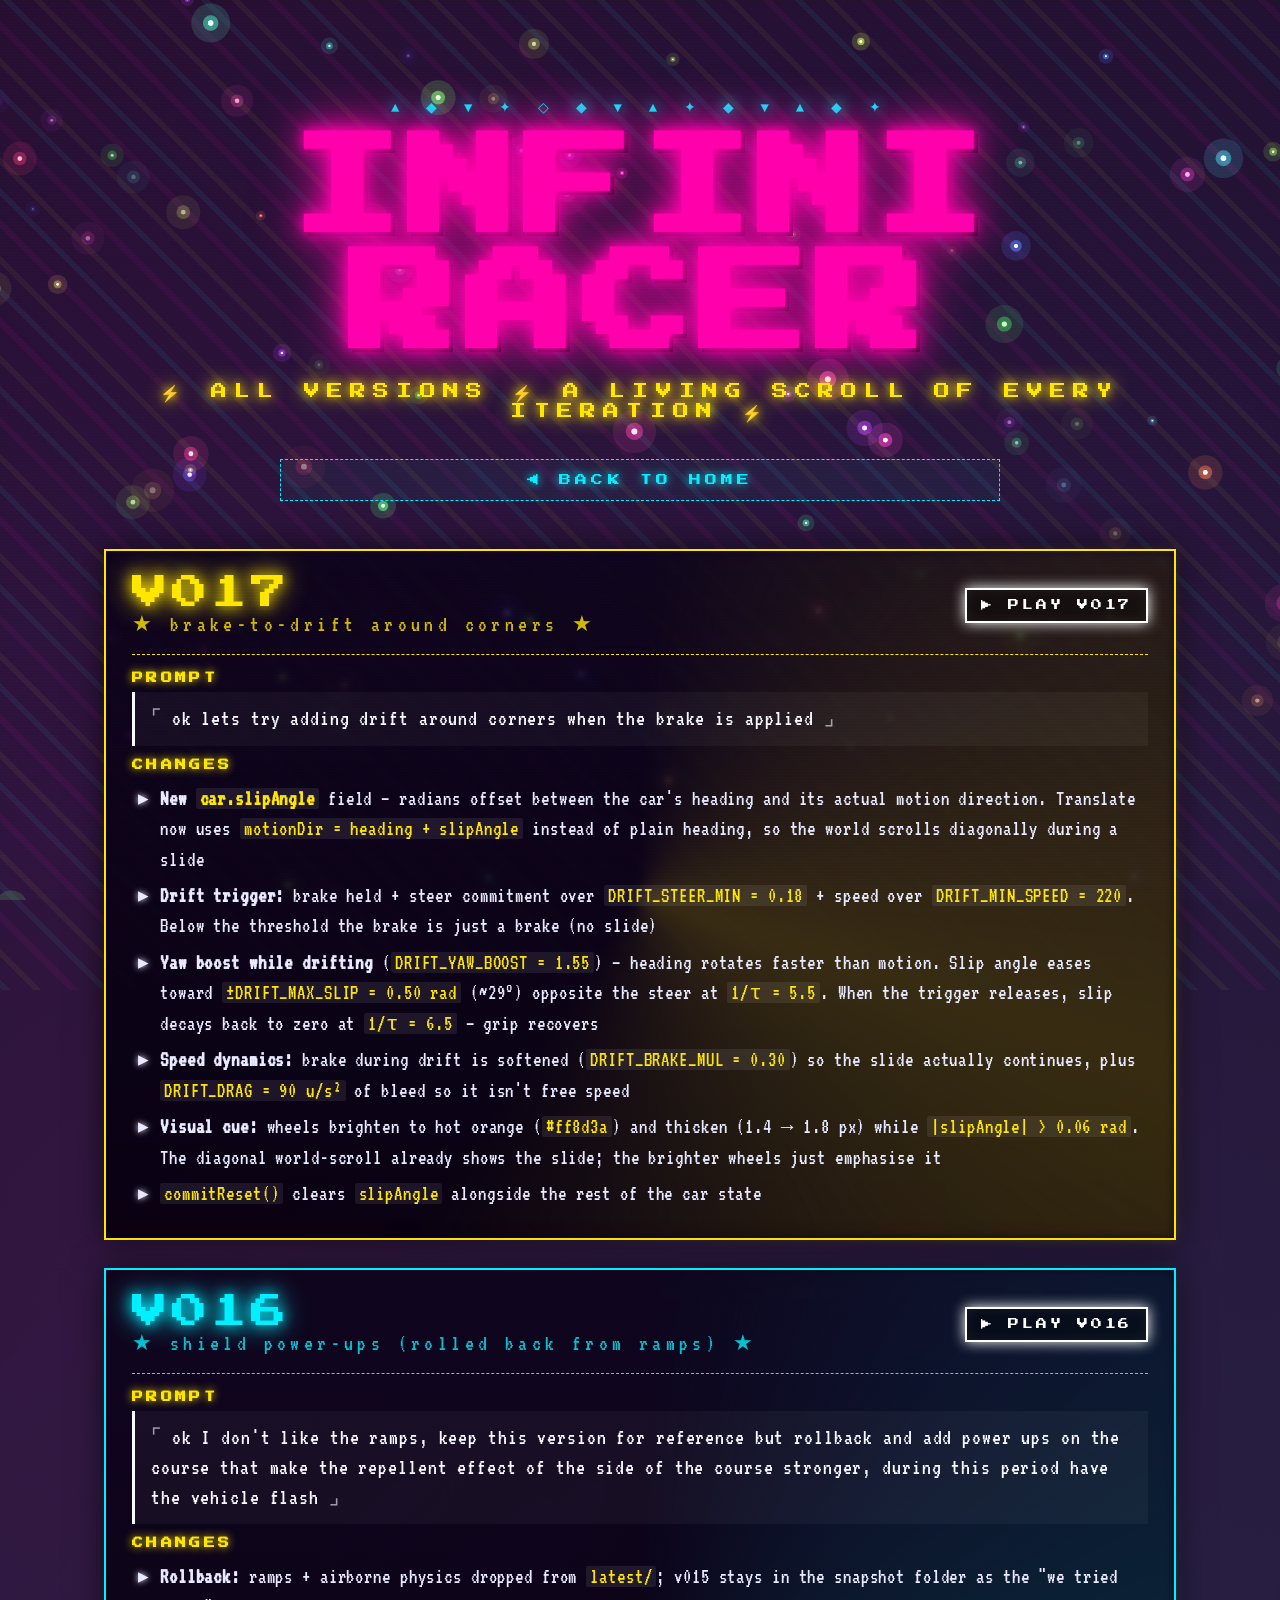
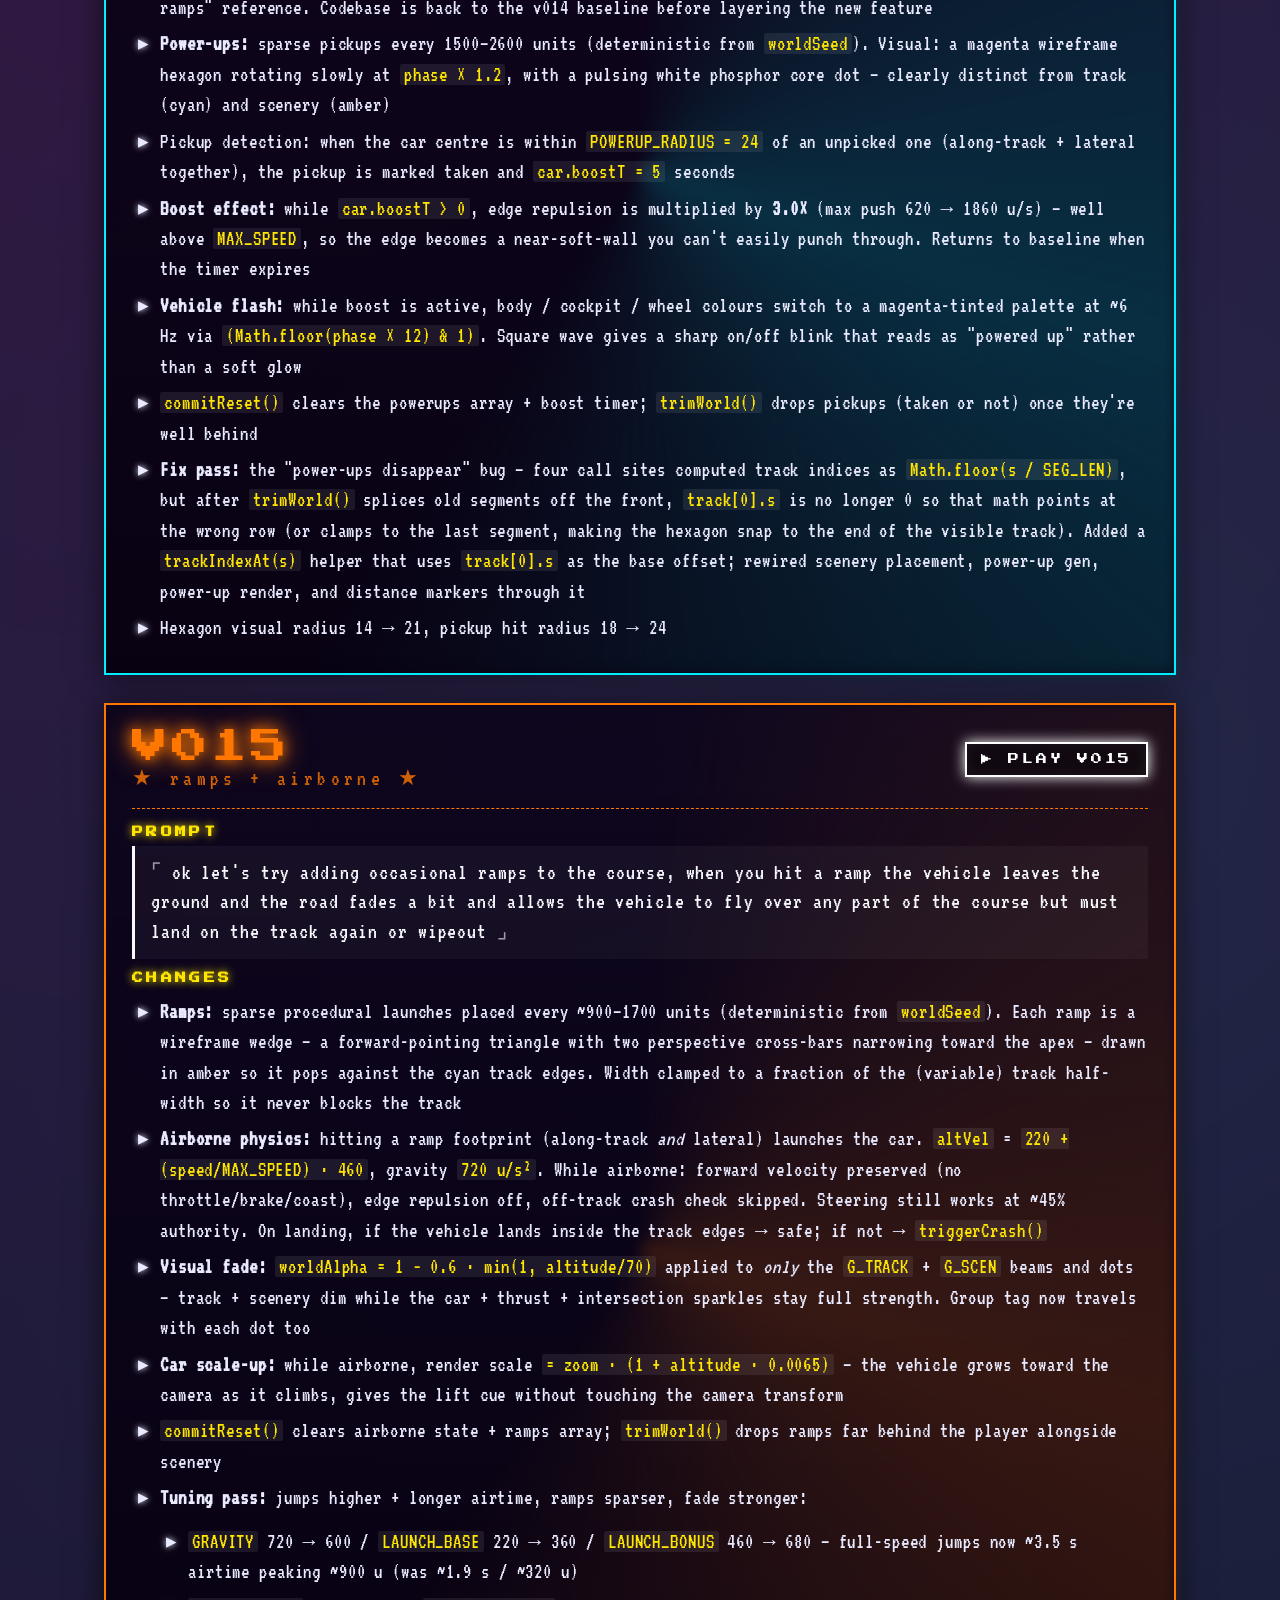
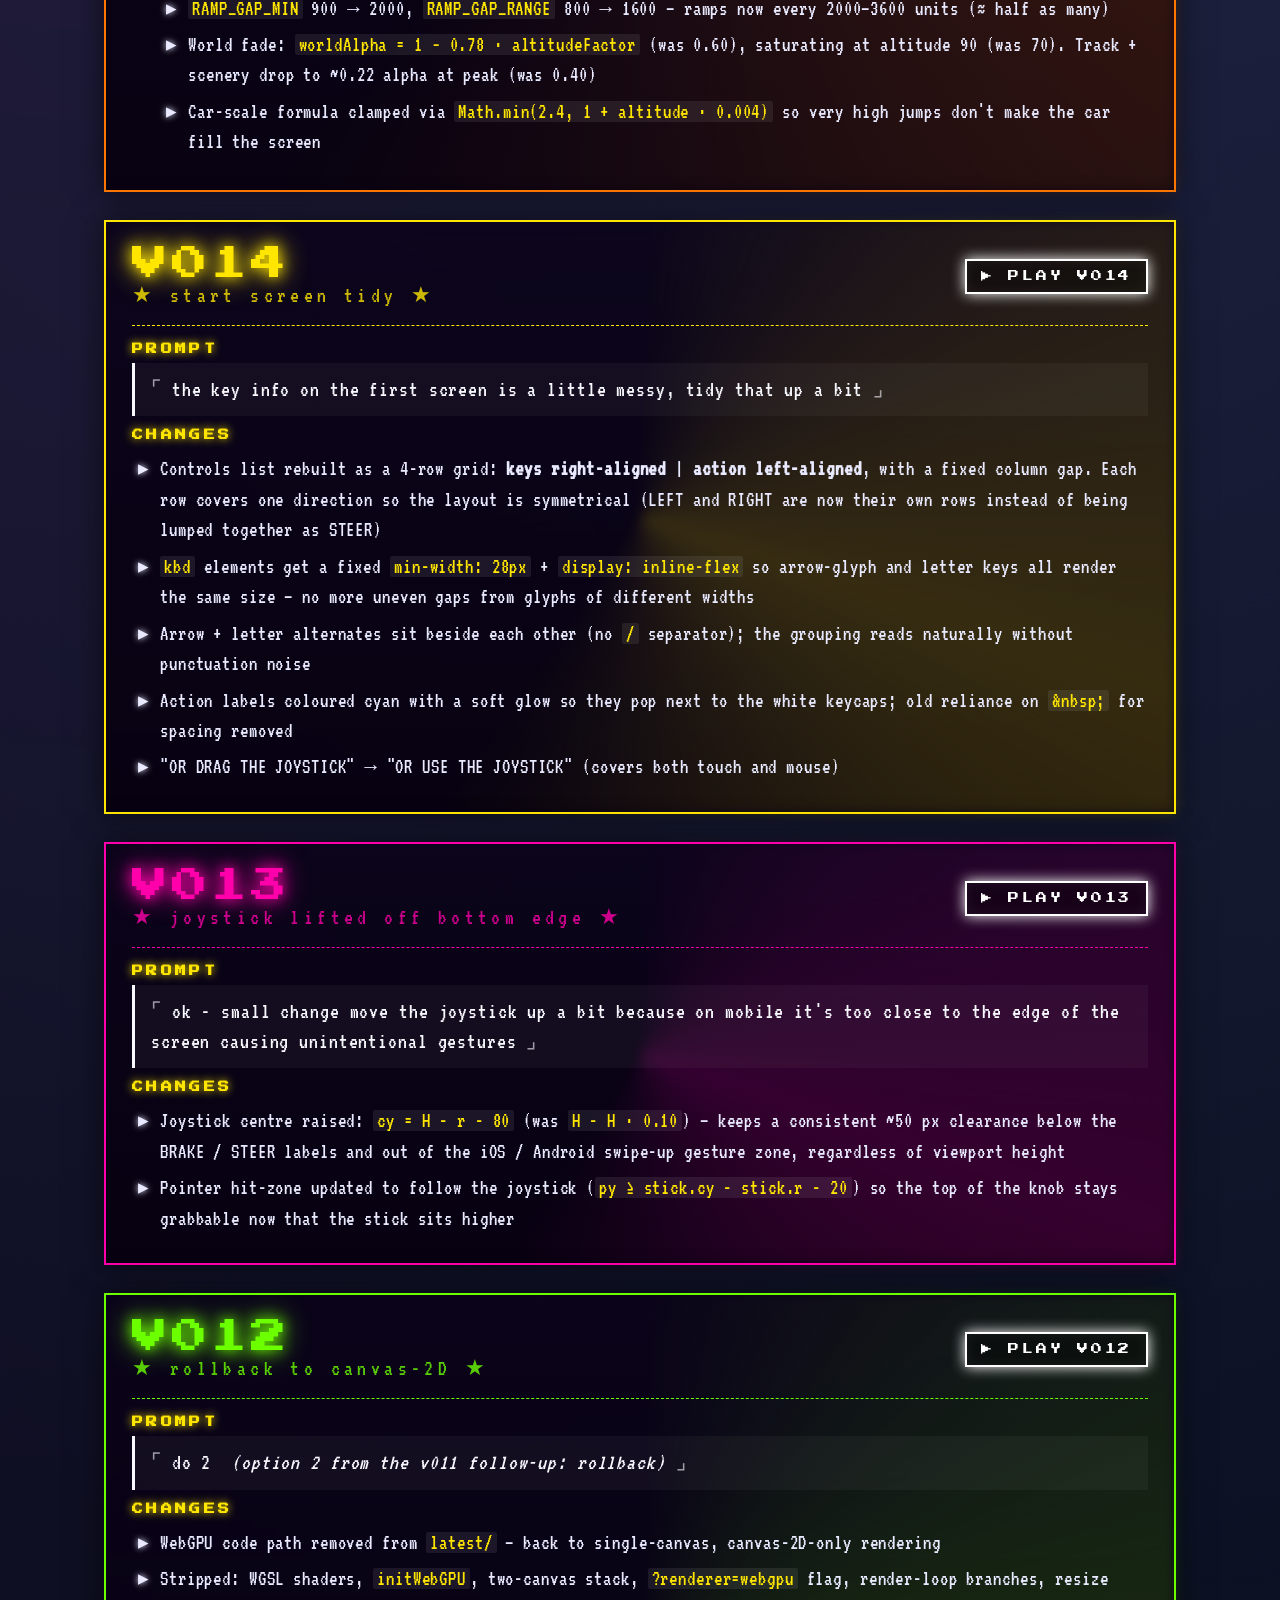
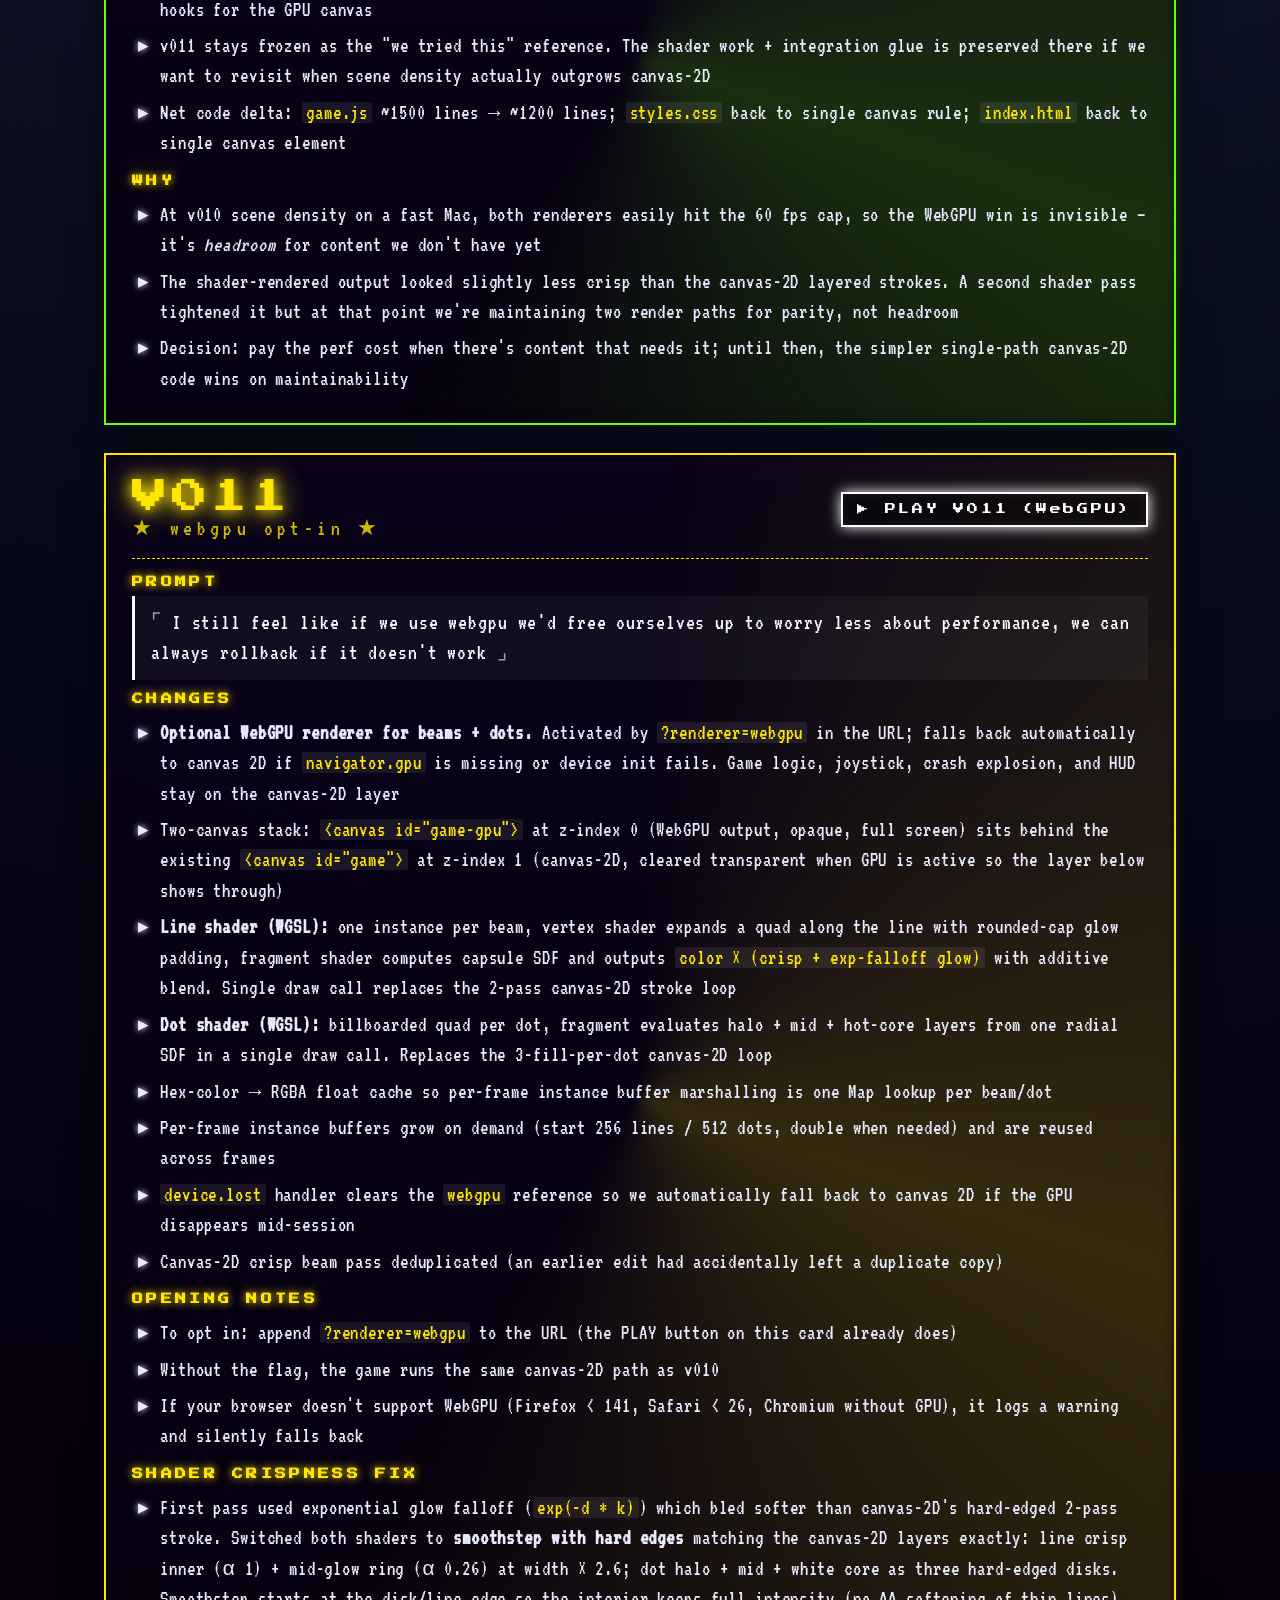
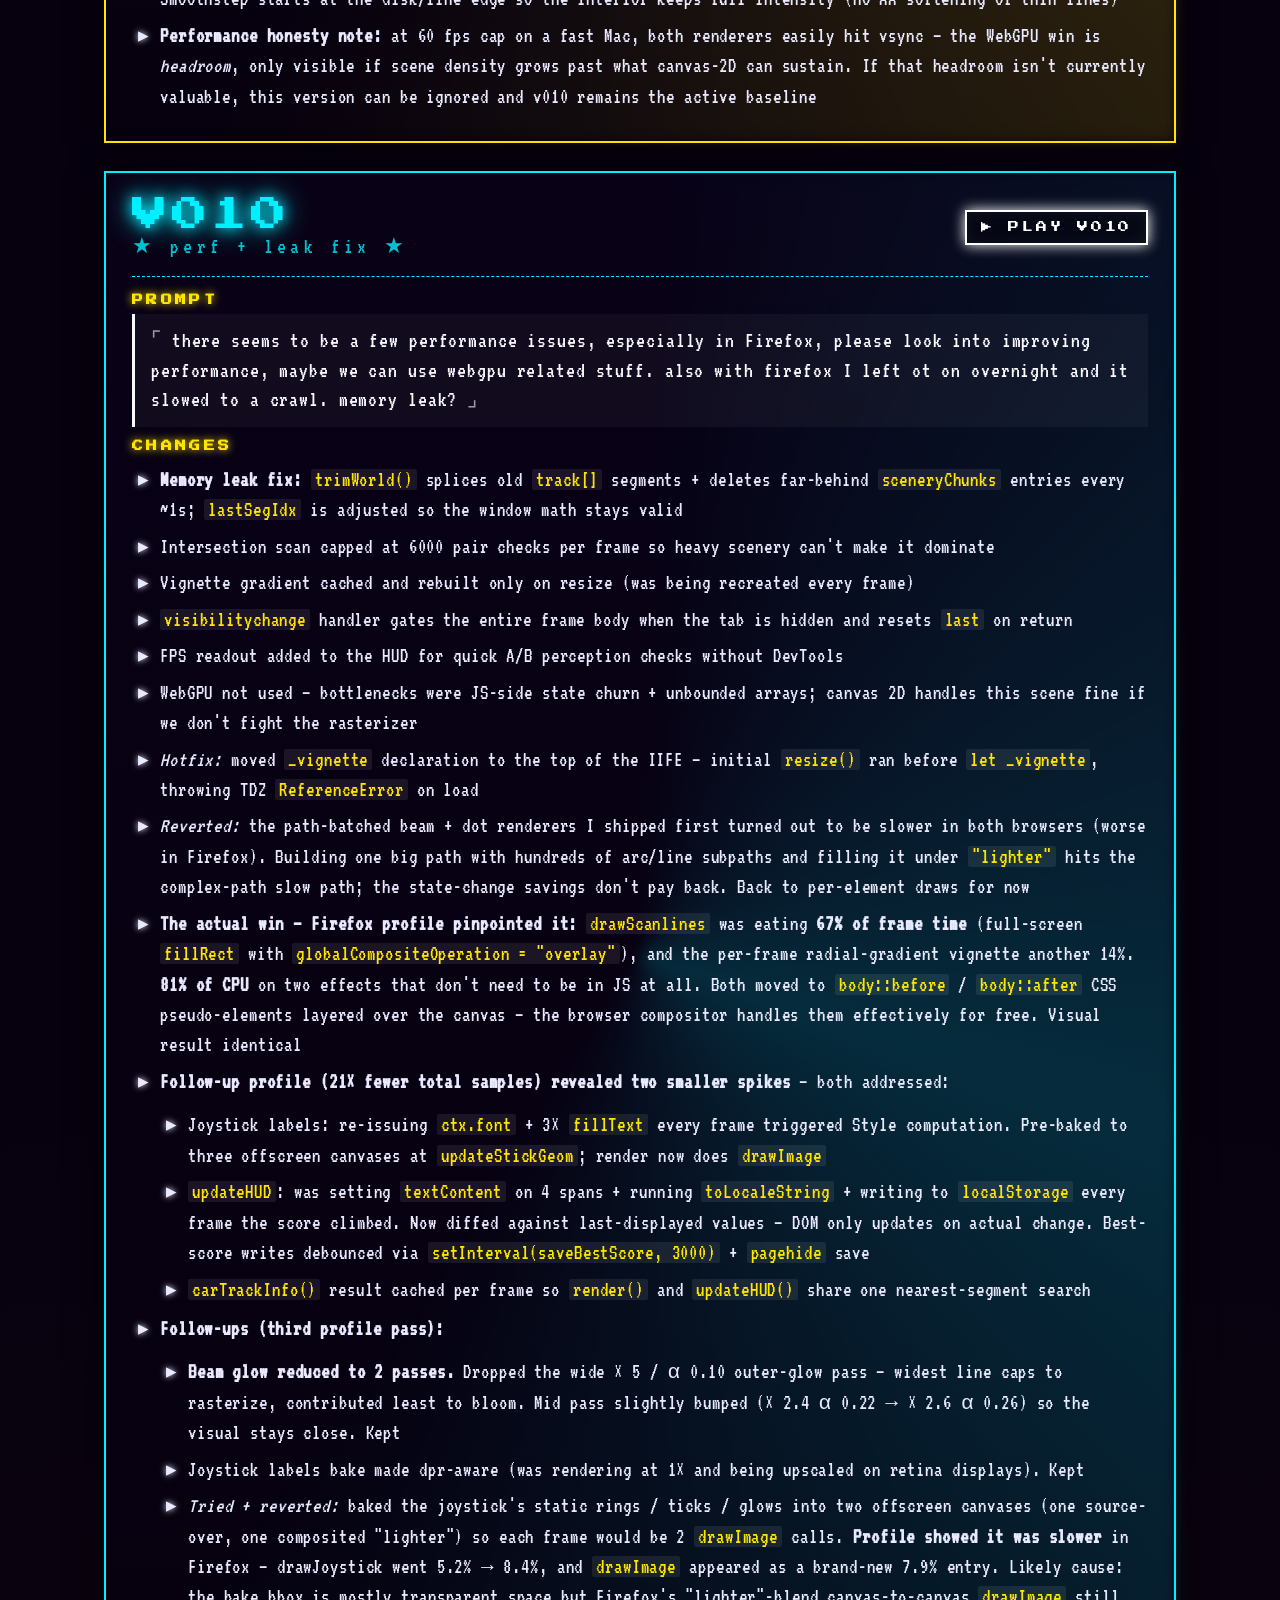
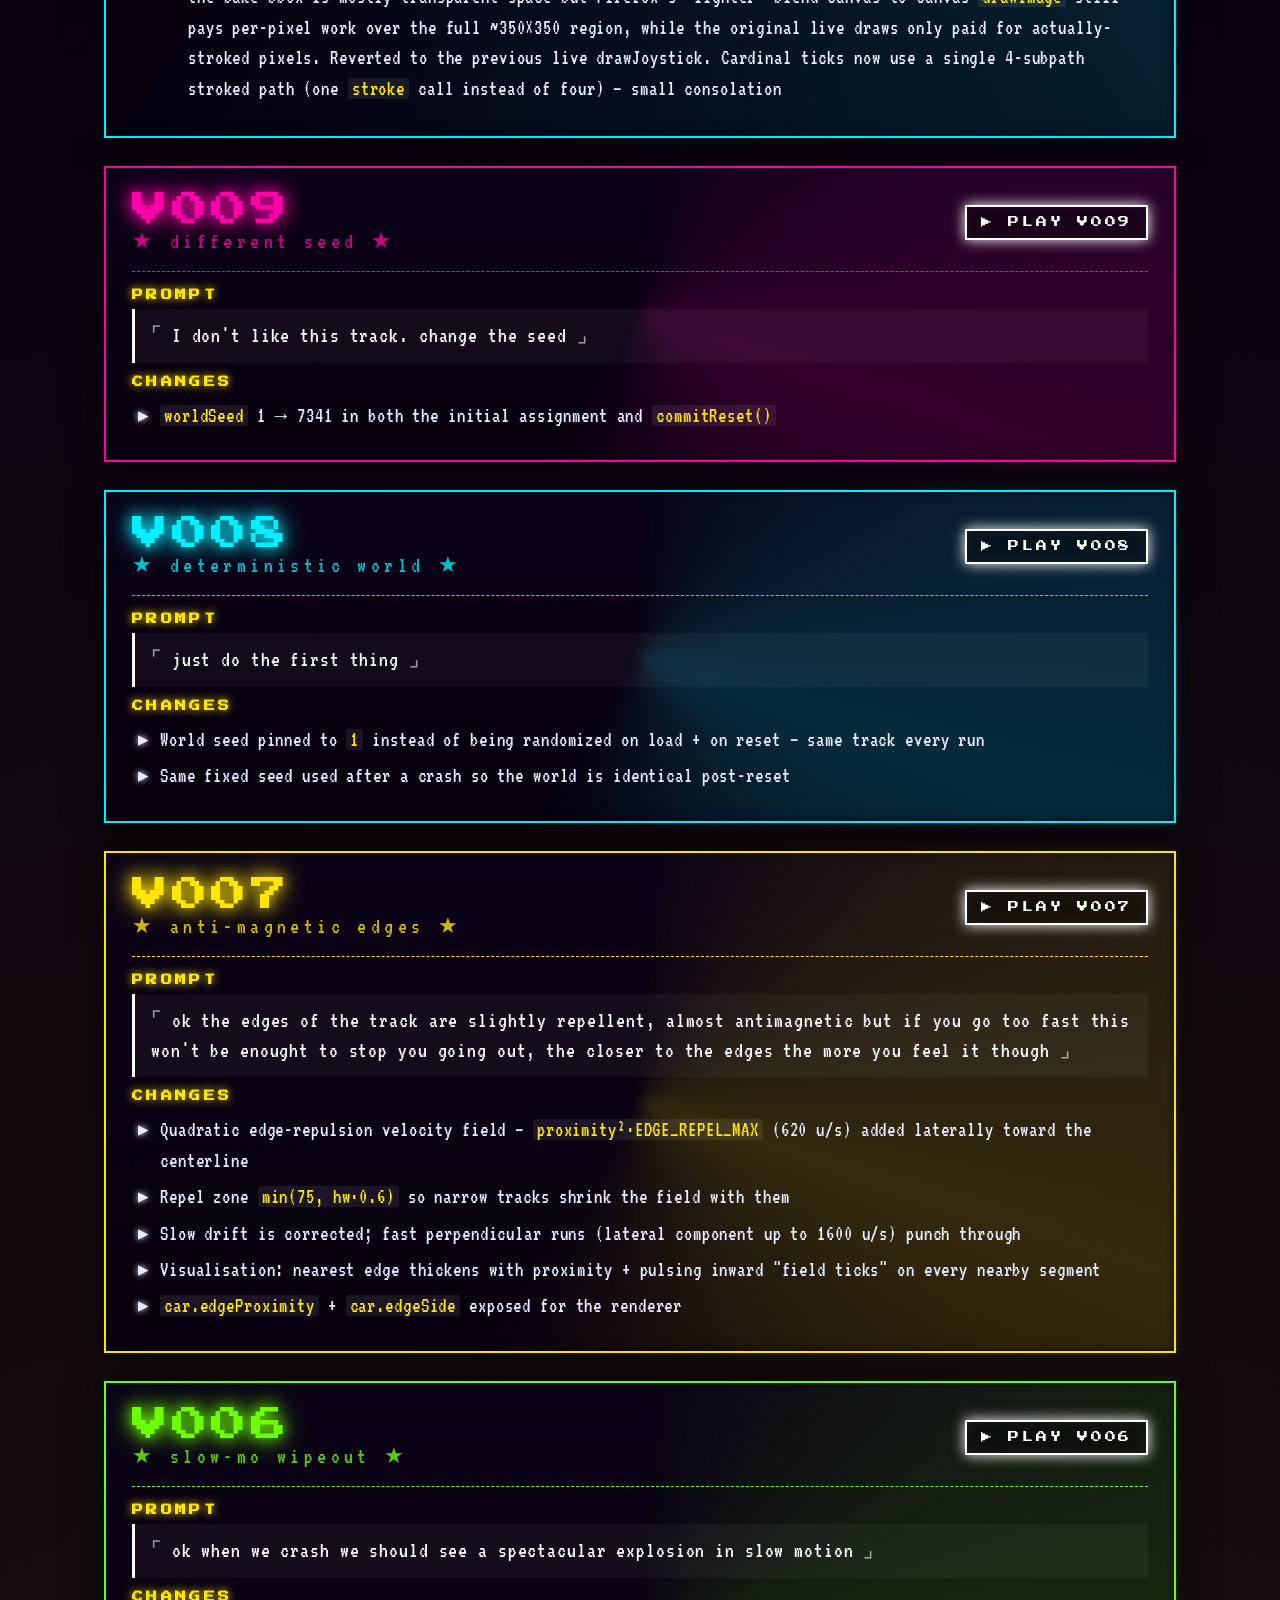
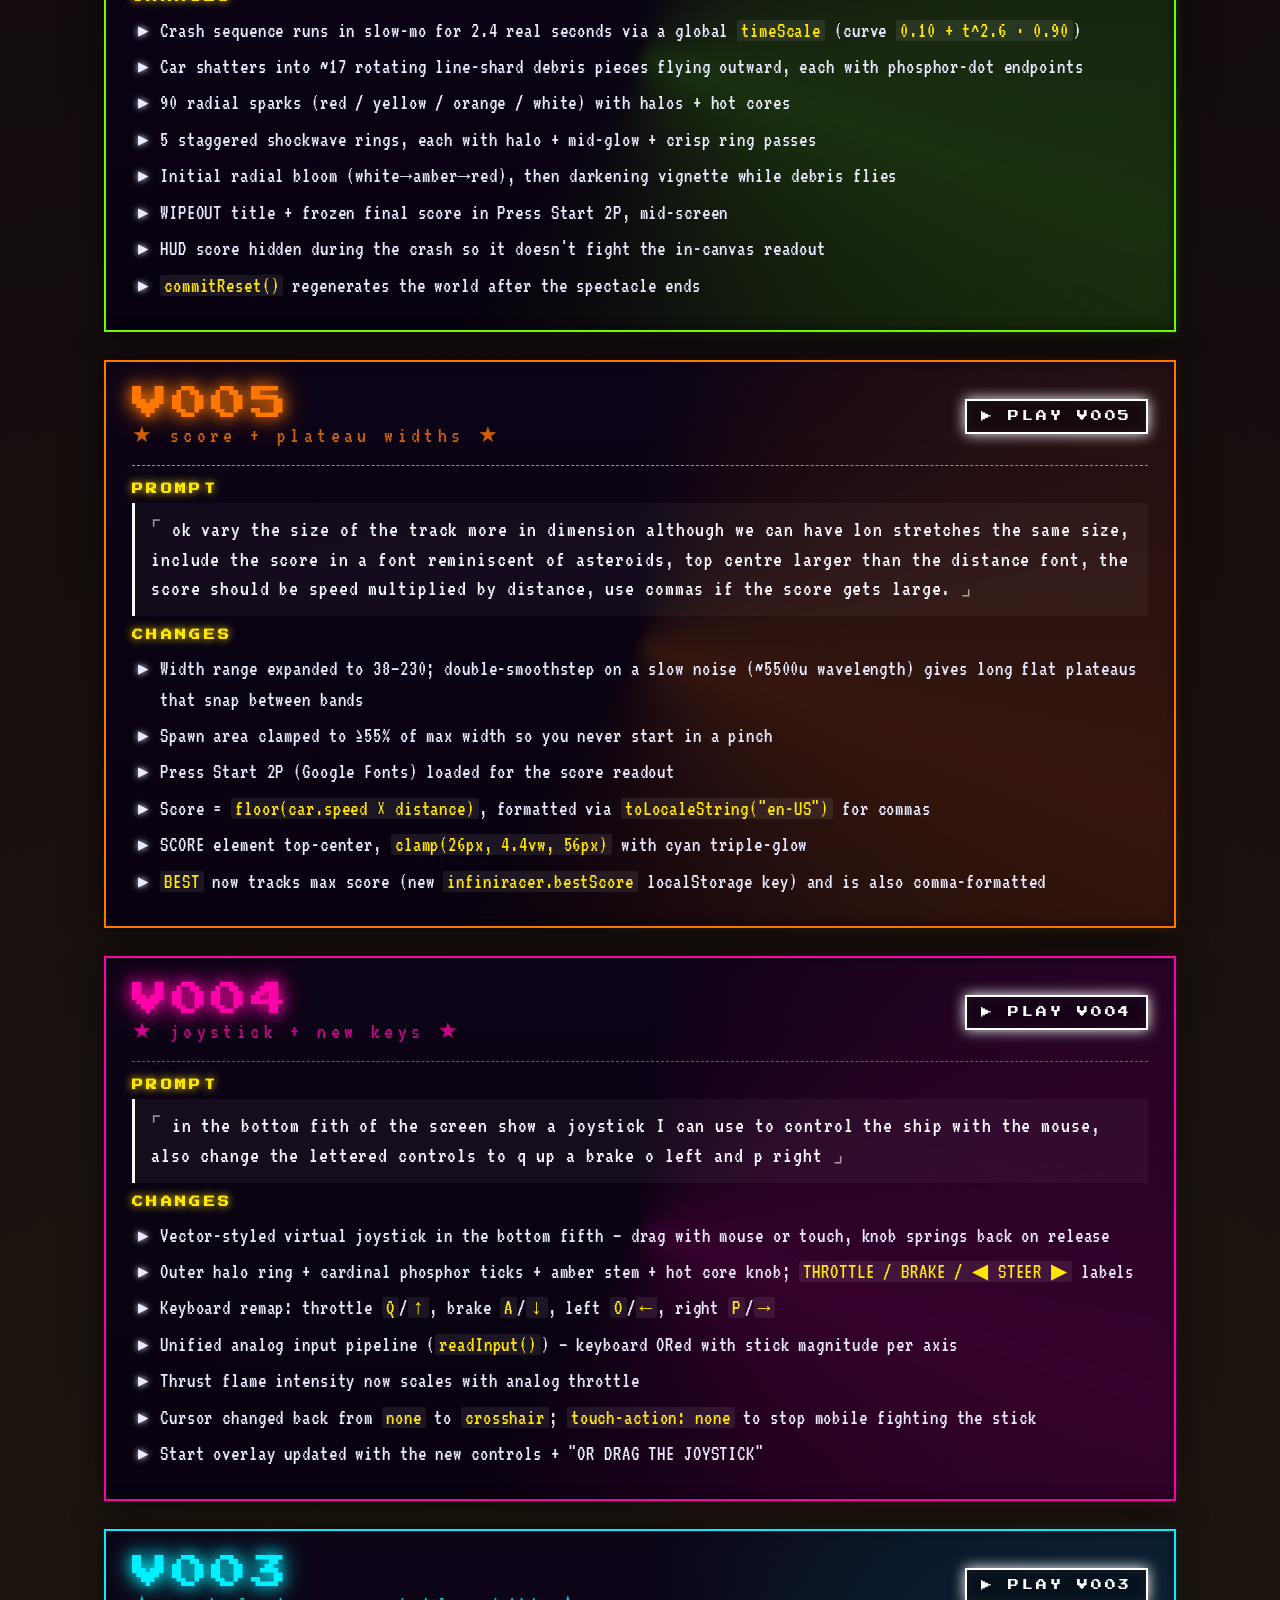
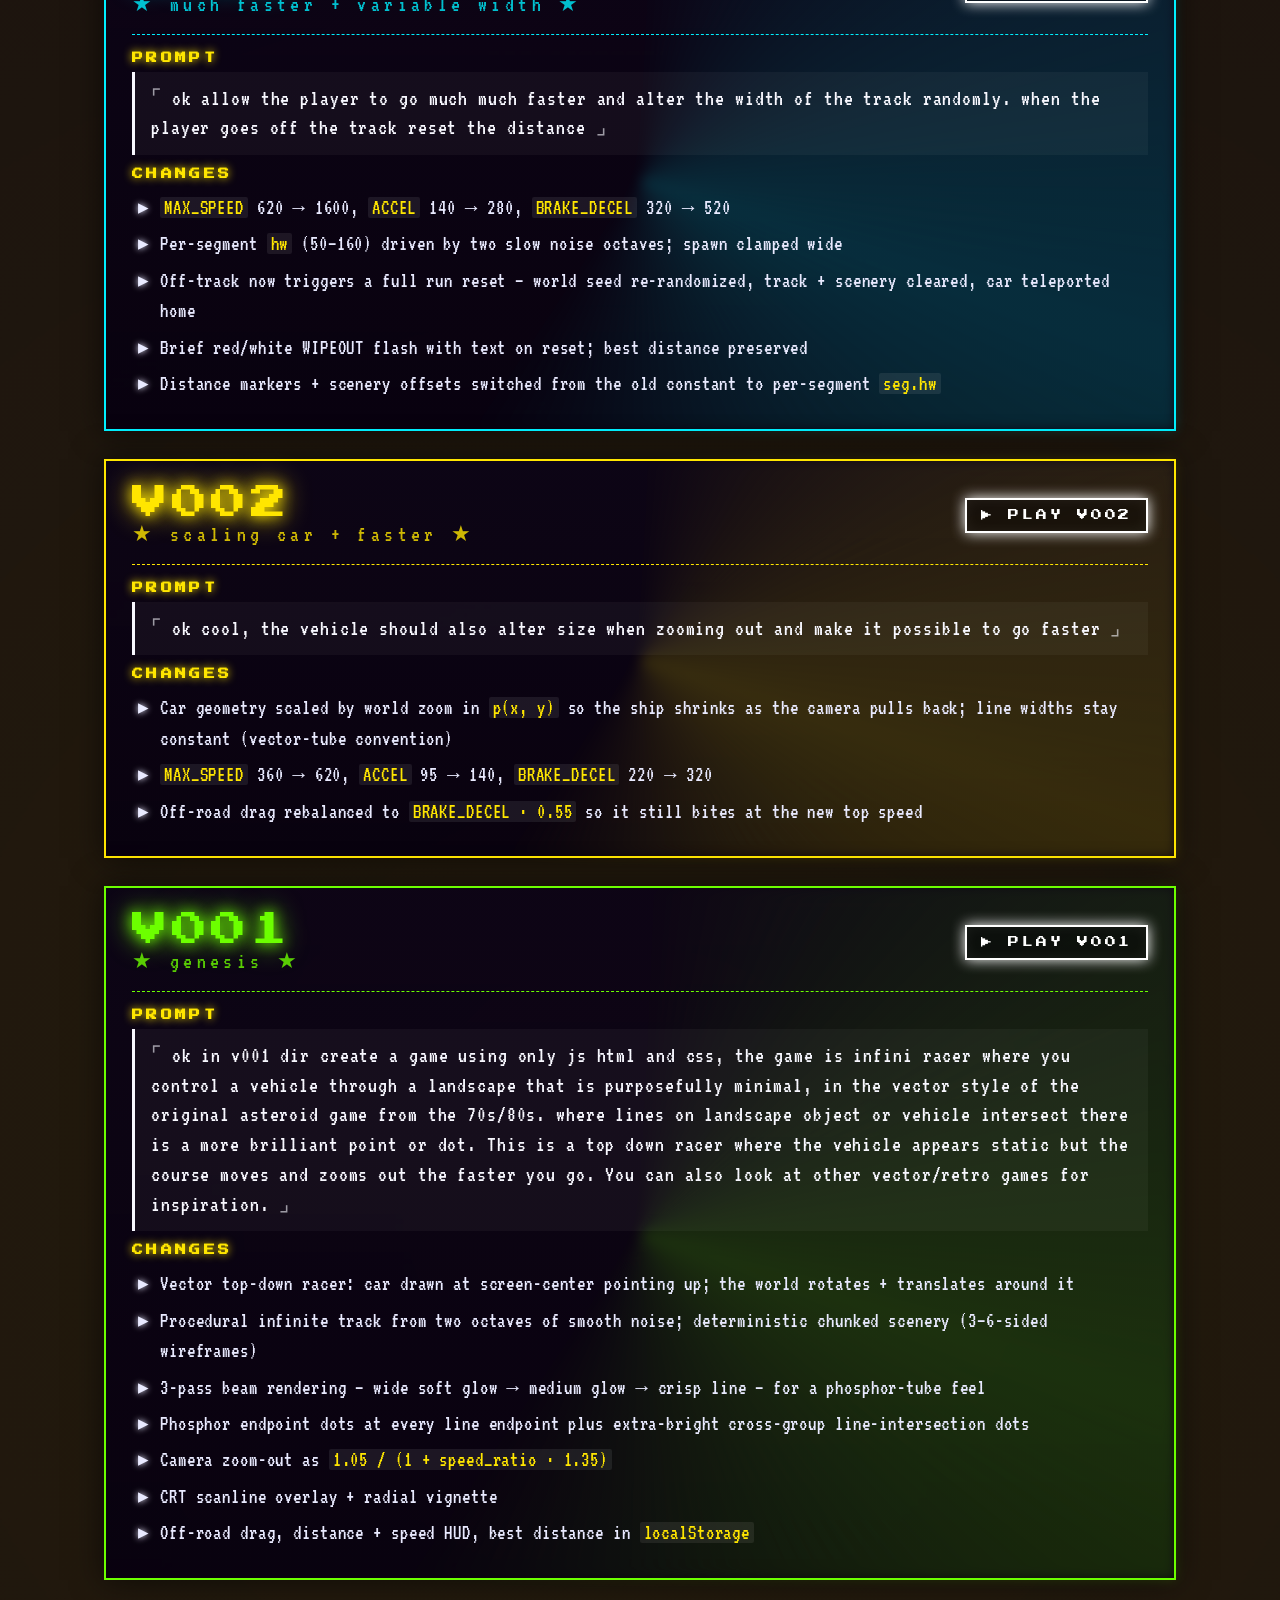
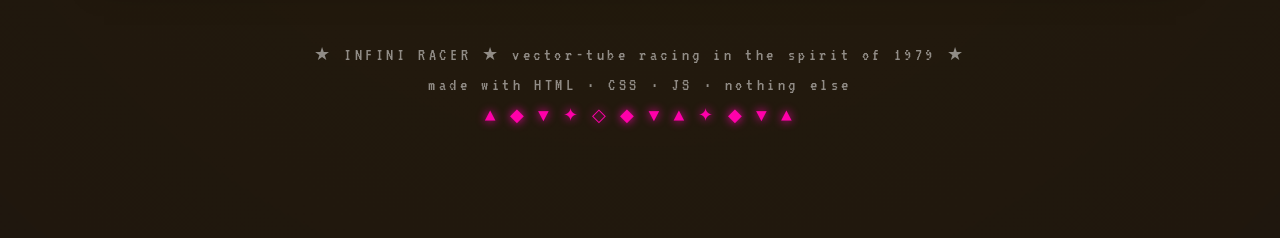
==== versions.html @ 8b4a10e9 "v018: shield-pickup tutorial in the start overlay - New SHIELD PICKUP card sits between the controls" ====
<!doctype html>
<html lang="en">
<head>
  <meta charset="utf-8" />
  <meta name="viewport" content="width=device-width,initial-scale=1,viewport-fit=cover" />
  <title>INFINI RACER ✦ ALL VERSIONS</title>
  <link rel="preconnect" href="https://fonts.googleapis.com" />
  <link rel="preconnect" href="https://fonts.gstatic.com" crossorigin />
  <link href="https://fonts.googleapis.com/css2?family=Press+Start+2P&family=VT323&family=Major+Mono+Display&display=swap" rel="stylesheet" />
  <link rel="stylesheet" href="home.css" />
</head>
<body>
  <canvas id="psych"></canvas>

  <main>
    <header class="hero">
      <div class="glyphs">▲ ◆ ▼ ✦ ◇ ◆ ▼ ▲ ✦ ◆ ▼ ▲ ◆ ✦</div>
      <h1 class="title" aria-label="Infini Racer">
        <span class="word"><span style="--i:0">I</span><span style="--i:1">N</span><span style="--i:2">F</span><span style="--i:3">I</span><span style="--i:4">N</span><span style="--i:5">I</span></span>
        <span class="word"><span style="--i:6">R</span><span style="--i:7">A</span><span style="--i:8">C</span><span style="--i:9">E</span><span style="--i:10">R</span></span>
      </h1>
      <p class="subtitle">⚡ ALL VERSIONS ⚡ A LIVING SCROLL OF EVERY ITERATION ⚡</p>
    </header>

    <a class="all-versions-link" href="index.html">◀ BACK TO HOME</a>

    <section class="versions">

      <!-- v017 -->
      <article class="ver acc-3">
        <div class="ver-header">
          <div>
            <div class="ver-no">V017</div>
            <div class="ver-tag">★ brake-to-drift around corners ★</div>
          </div>
          <a class="ver-play" href="v017/">▶ PLAY V017</a>
        </div>
        <div class="step">
          <h3>PROMPT</h3>
          <blockquote>ok lets try adding drift around corners when the brake is applied</blockquote>
          <h3>CHANGES</h3>
          <ul>
            <li><strong>New <code>car.slipAngle</code></strong> field — radians offset between the car's heading and its actual motion direction. Translate now uses <code>motionDir = heading + slipAngle</code> instead of plain heading, so the world scrolls diagonally during a slide</li>
            <li><strong>Drift trigger:</strong> brake held + steer commitment over <code>DRIFT_STEER_MIN = 0.18</code> + speed over <code>DRIFT_MIN_SPEED = 220</code>. Below the threshold the brake is just a brake (no slide)</li>
            <li><strong>Yaw boost while drifting</strong> (<code>DRIFT_YAW_BOOST = 1.55</code>) — heading rotates faster than motion. Slip angle eases toward <code>±DRIFT_MAX_SLIP = 0.50 rad</code> (~29°) opposite the steer at <code>1/τ = 5.5</code>. When the trigger releases, slip decays back to zero at <code>1/τ = 6.5</code> — grip recovers</li>
            <li><strong>Speed dynamics:</strong> brake during drift is softened (<code>DRIFT_BRAKE_MUL = 0.30</code>) so the slide actually continues, plus <code>DRIFT_DRAG = 90 u/s²</code> of bleed so it isn't free speed</li>
            <li><strong>Visual cue:</strong> wheels brighten to hot orange (<code>#ff8d3a</code>) and thicken (1.4 → 1.8 px) while <code>|slipAngle| &gt; 0.06 rad</code>. The diagonal world-scroll already shows the slide; the brighter wheels just emphasise it</li>
            <li><code>commitReset()</code> clears <code>slipAngle</code> alongside the rest of the car state</li>
          </ul>
        </div>
      </article>

      <!-- v016 -->
      <article class="ver acc-2">
        <div class="ver-header">
          <div>
            <div class="ver-no">V016</div>
            <div class="ver-tag">★ shield power-ups (rolled back from ramps) ★</div>
          </div>
          <a class="ver-play" href="v016/">▶ PLAY V016</a>
        </div>
        <div class="step">
          <h3>PROMPT</h3>
          <blockquote>ok I don't like the ramps, keep this version for reference but rollback and add power ups on the course that make the repellent effect of the side of the course stronger, during this period have the vehicle flash</blockquote>
          <h3>CHANGES</h3>
          <ul>
            <li><strong>Rollback:</strong> ramps + airborne physics dropped from <code>latest/</code>; v015 stays in the snapshot folder as the "we tried ramps" reference. Codebase is back to the v014 baseline before layering the new feature</li>
            <li><strong>Power-ups:</strong> sparse pickups every 1500–2600 units (deterministic from <code>worldSeed</code>). Visual: a magenta wireframe hexagon rotating slowly at <code>phase × 1.2</code>, with a pulsing white phosphor core dot — clearly distinct from track (cyan) and scenery (amber)</li>
            <li>Pickup detection: when the car centre is within <code>POWERUP_RADIUS = 24</code> of an unpicked one (along-track + lateral together), the pickup is marked taken and <code>car.boostT = 5</code> seconds</li>
            <li><strong>Boost effect:</strong> while <code>car.boostT &gt; 0</code>, edge repulsion is multiplied by <strong>3.0×</strong> (max push 620 → 1860 u/s) — well above <code>MAX_SPEED</code>, so the edge becomes a near-soft-wall you can't easily punch through. Returns to baseline when the timer expires</li>
            <li><strong>Vehicle flash:</strong> while boost is active, body / cockpit / wheel colours switch to a magenta-tinted palette at ~6 Hz via <code>(Math.floor(phase × 12) &amp; 1)</code>. Square wave gives a sharp on/off blink that reads as "powered up" rather than a soft glow</li>
            <li><code>commitReset()</code> clears the powerups array + boost timer; <code>trimWorld()</code> drops pickups (taken or not) once they're well behind</li>
            <li><strong>Fix pass:</strong> the "power-ups disappear" bug — four call sites computed track indices as <code>Math.floor(s / SEG_LEN)</code>, but after <code>trimWorld()</code> splices old segments off the front, <code>track[0].s</code> is no longer 0 so that math points at the wrong row (or clamps to the last segment, making the hexagon snap to the end of the visible track). Added a <code>trackIndexAt(s)</code> helper that uses <code>track[0].s</code> as the base offset; rewired scenery placement, power-up gen, power-up render, and distance markers through it</li>
            <li>Hexagon visual radius 14 → 21, pickup hit radius 18 → 24</li>
          </ul>
        </div>
      </article>

      <!-- v015 -->
      <article class="ver acc-5">
        <div class="ver-header">
          <div>
            <div class="ver-no">V015</div>
            <div class="ver-tag">★ ramps + airborne ★</div>
          </div>
          <a class="ver-play" href="v015/">▶ PLAY V015</a>
        </div>
        <div class="step">
          <h3>PROMPT</h3>
          <blockquote>ok let's try adding occasional ramps to the course, when you hit a ramp the vehicle leaves the ground and the road fades a bit and allows the vehicle to fly over any part of the course but must land on the track again or wipeout</blockquote>
          <h3>CHANGES</h3>
          <ul>
            <li><strong>Ramps:</strong> sparse procedural launches placed every ~900–1700 units (deterministic from <code>worldSeed</code>). Each ramp is a wireframe wedge — a forward-pointing triangle with two perspective cross-bars narrowing toward the apex — drawn in amber so it pops against the cyan track edges. Width clamped to a fraction of the (variable) track half-width so it never blocks the track</li>
            <li><strong>Airborne physics:</strong> hitting a ramp footprint (along-track <em>and</em> lateral) launches the car. <code>altVel</code> = <code>220 + (speed/MAX_SPEED) · 460</code>, gravity <code>720 u/s²</code>. While airborne: forward velocity preserved (no throttle/brake/coast), edge repulsion off, off-track crash check skipped. Steering still works at ~45% authority. On landing, if the vehicle lands inside the track edges → safe; if not → <code>triggerCrash()</code></li>
            <li><strong>Visual fade:</strong> <code>worldAlpha = 1 − 0.6 · min(1, altitude/70)</code> applied to <em>only</em> the <code>G_TRACK</code> + <code>G_SCEN</code> beams and dots — track + scenery dim while the car + thrust + intersection sparkles stay full strength. Group tag now travels with each dot too</li>
            <li><strong>Car scale-up:</strong> while airborne, render scale <code>= zoom · (1 + altitude · 0.0065)</code> — the vehicle grows toward the camera as it climbs, gives the lift cue without touching the camera transform</li>
            <li><code>commitReset()</code> clears airborne state + ramps array; <code>trimWorld()</code> drops ramps far behind the player alongside scenery</li>
            <li><strong>Tuning pass:</strong> jumps higher + longer airtime, ramps sparser, fade stronger:
              <ul>
                <li><code>GRAVITY</code> 720 → 600 / <code>LAUNCH_BASE</code> 220 → 360 / <code>LAUNCH_BONUS</code> 460 → 680 — full-speed jumps now ~3.5 s airtime peaking ~900 u (was ~1.9 s / ~320 u)</li>
                <li><code>RAMP_GAP_MIN</code> 900 → 2000, <code>RAMP_GAP_RANGE</code> 800 → 1600 — ramps now every 2000–3600 units (≈ half as many)</li>
                <li>World fade: <code>worldAlpha = 1 − 0.78 · altitudeFactor</code> (was 0.60), saturating at altitude 90 (was 70). Track + scenery drop to ~0.22 alpha at peak (was 0.40)</li>
                <li>Car-scale formula clamped via <code>Math.min(2.4, 1 + altitude · 0.004)</code> so very high jumps don't make the car fill the screen</li>
              </ul>
            </li>
          </ul>
        </div>
      </article>

      <!-- v014 -->
      <article class="ver acc-3">
        <div class="ver-header">
          <div>
            <div class="ver-no">V014</div>
            <div class="ver-tag">★ start screen tidy ★</div>
          </div>
          <a class="ver-play" href="v014/">▶ PLAY V014</a>
        </div>
        <div class="step">
          <h3>PROMPT</h3>
          <blockquote>the key info on the first screen is a little messy, tidy that up a bit</blockquote>
          <h3>CHANGES</h3>
          <ul>
            <li>Controls list rebuilt as a 4-row grid: <strong>keys right-aligned</strong> | <strong>action left-aligned</strong>, with a fixed column gap. Each row covers one direction so the layout is symmetrical (LEFT and RIGHT are now their own rows instead of being lumped together as STEER)</li>
            <li><code>kbd</code> elements get a fixed <code>min-width: 28px</code> + <code>display: inline-flex</code> so arrow-glyph and letter keys all render the same size — no more uneven gaps from glyphs of different widths</li>
            <li>Arrow + letter alternates sit beside each other (no <code>/</code> separator); the grouping reads naturally without punctuation noise</li>
            <li>Action labels coloured cyan with a soft glow so they pop next to the white keycaps; old reliance on <code>&amp;nbsp;</code> for spacing removed</li>
            <li>"OR DRAG THE JOYSTICK" → "OR USE THE JOYSTICK" (covers both touch and mouse)</li>
          </ul>
        </div>
      </article>

      <!-- v013 -->
      <article class="ver acc-1">
        <div class="ver-header">
          <div>
            <div class="ver-no">V013</div>
            <div class="ver-tag">★ joystick lifted off bottom edge ★</div>
          </div>
          <a class="ver-play" href="v013/">▶ PLAY V013</a>
        </div>
        <div class="step">
          <h3>PROMPT</h3>
          <blockquote>ok - small change move the joystick up a bit because on mobile it's too close to the edge of the screen causing unintentional gestures</blockquote>
          <h3>CHANGES</h3>
          <ul>
            <li>Joystick centre raised: <code>cy = H - r - 80</code> (was <code>H - H · 0.10</code>) — keeps a consistent ~50 px clearance below the BRAKE / STEER labels and out of the iOS / Android swipe-up gesture zone, regardless of viewport height</li>
            <li>Pointer hit-zone updated to follow the joystick (<code>py ≥ stick.cy - stick.r - 20</code>) so the top of the knob stays grabbable now that the stick sits higher</li>
          </ul>
        </div>
      </article>

      <!-- v012 -->
      <article class="ver acc-4">
        <div class="ver-header">
          <div>
            <div class="ver-no">V012</div>
            <div class="ver-tag">★ rollback to canvas-2D ★</div>
          </div>
          <a class="ver-play" href="v012/">▶ PLAY V012</a>
        </div>
        <div class="step">
          <h3>PROMPT</h3>
          <blockquote>do 2  <em>(option 2 from the v011 follow-up: rollback)</em></blockquote>
          <h3>CHANGES</h3>
          <ul>
            <li>WebGPU code path removed from <code>latest/</code> — back to single-canvas, canvas-2D-only rendering</li>
            <li>Stripped: WGSL shaders, <code>initWebGPU</code>, two-canvas stack, <code>?renderer=webgpu</code> flag, render-loop branches, resize hooks for the GPU canvas</li>
            <li>v011 stays frozen as the "we tried this" reference. The shader work + integration glue is preserved there if we want to revisit when scene density actually outgrows canvas-2D</li>
            <li>Net code delta: <code>game.js</code> ~1500 lines → ~1200 lines; <code>styles.css</code> back to single canvas rule; <code>index.html</code> back to single canvas element</li>
          </ul>
          <h3>WHY</h3>
          <ul>
            <li>At v010 scene density on a fast Mac, both renderers easily hit the 60 fps cap, so the WebGPU win is invisible — it's <em>headroom</em> for content we don't have yet</li>
            <li>The shader-rendered output looked slightly less crisp than the canvas-2D layered strokes. A second shader pass tightened it but at that point we're maintaining two render paths for parity, not headroom</li>
            <li>Decision: pay the perf cost when there's content that needs it; until then, the simpler single-path canvas-2D code wins on maintainability</li>
          </ul>
        </div>
      </article>

      <!-- v011 -->
      <article class="ver acc-3">
        <div class="ver-header">
          <div>
            <div class="ver-no">V011</div>
            <div class="ver-tag">★ webgpu opt-in ★</div>
          </div>
          <a class="ver-play" href="v011/?renderer=webgpu">▶ PLAY V011 (WebGPU)</a>
        </div>
        <div class="step">
          <h3>PROMPT</h3>
          <blockquote>I still feel like if we use webgpu we'd free ourselves up to worry less about performance, we can always rollback if it doesn't work</blockquote>
          <h3>CHANGES</h3>
          <ul>
            <li><strong>Optional WebGPU renderer for beams + dots.</strong> Activated by <code>?renderer=webgpu</code> in the URL; falls back automatically to canvas 2D if <code>navigator.gpu</code> is missing or device init fails. Game logic, joystick, crash explosion, and HUD stay on the canvas-2D layer</li>
            <li>Two-canvas stack: <code>&lt;canvas id="game-gpu"&gt;</code> at z-index 0 (WebGPU output, opaque, full screen) sits behind the existing <code>&lt;canvas id="game"&gt;</code> at z-index 1 (canvas-2D, cleared transparent when GPU is active so the layer below shows through)</li>
            <li><strong>Line shader (WGSL):</strong> one instance per beam, vertex shader expands a quad along the line with rounded-cap glow padding, fragment shader computes capsule SDF and outputs <code>color × (crisp + exp-falloff glow)</code> with additive blend. Single draw call replaces the 2-pass canvas-2D stroke loop</li>
            <li><strong>Dot shader (WGSL):</strong> billboarded quad per dot, fragment evaluates halo + mid + hot-core layers from one radial SDF in a single draw call. Replaces the 3-fill-per-dot canvas-2D loop</li>
            <li>Hex-color → RGBA float cache so per-frame instance buffer marshalling is one Map lookup per beam/dot</li>
            <li>Per-frame instance buffers grow on demand (start 256 lines / 512 dots, double when needed) and are reused across frames</li>
            <li><code>device.lost</code> handler clears the <code>webgpu</code> reference so we automatically fall back to canvas 2D if the GPU disappears mid-session</li>
            <li>Canvas-2D crisp beam pass deduplicated (an earlier edit had accidentally left a duplicate copy)</li>
          </ul>
          <h3>OPENING NOTES</h3>
          <ul>
            <li>To opt in: append <code>?renderer=webgpu</code> to the URL (the PLAY button on this card already does)</li>
            <li>Without the flag, the game runs the same canvas-2D path as v010</li>
            <li>If your browser doesn't support WebGPU (Firefox &lt; 141, Safari &lt; 26, Chromium without GPU), it logs a warning and silently falls back</li>
          </ul>
          <h3>SHADER CRISPNESS FIX</h3>
          <ul>
            <li>First pass used exponential glow falloff (<code>exp(-d * k)</code>) which bled softer than canvas-2D's hard-edged 2-pass stroke. Switched both shaders to <strong>smoothstep with hard edges</strong> matching the canvas-2D layers exactly: line crisp inner (α 1) + mid-glow ring (α 0.26) at width × 2.6; dot halo + mid + white core as three hard-edged disks. Smoothstep starts at the disk/line edge so the interior keeps full intensity (no AA softening of thin lines)</li>
            <li><strong>Performance honesty note:</strong> at 60 fps cap on a fast Mac, both renderers easily hit vsync — the WebGPU win is <em>headroom</em>, only visible if scene density grows past what canvas-2D can sustain. If that headroom isn't currently valuable, this version can be ignored and v010 remains the active baseline</li>
          </ul>
        </div>
      </article>

      <!-- v010 -->
      <article class="ver acc-2">
        <div class="ver-header">
          <div>
            <div class="ver-no">V010</div>
            <div class="ver-tag">★ perf + leak fix ★</div>
          </div>
          <a class="ver-play" href="v010/">▶ PLAY V010</a>
        </div>
        <div class="step">
          <h3>PROMPT</h3>
          <blockquote>there seems to be a few performance issues, especially in Firefox, please look into improving performance, maybe we can use webgpu related stuff. also with firefox I left ot on overnight and it slowed to a crawl. memory leak?</blockquote>
          <h3>CHANGES</h3>
          <ul>
            <li><strong>Memory leak fix:</strong> <code>trimWorld()</code> splices old <code>track[]</code> segments + deletes far-behind <code>sceneryChunks</code> entries every ~1s; <code>lastSegIdx</code> is adjusted so the window math stays valid</li>
            <li>Intersection scan capped at 6000 pair checks per frame so heavy scenery can't make it dominate</li>
            <li>Vignette gradient cached and rebuilt only on resize (was being recreated every frame)</li>
            <li><code>visibilitychange</code> handler gates the entire frame body when the tab is hidden and resets <code>last</code> on return</li>
            <li>FPS readout added to the HUD for quick A/B perception checks without DevTools</li>
            <li>WebGPU not used — bottlenecks were JS-side state churn + unbounded arrays; canvas 2D handles this scene fine if we don't fight the rasterizer</li>
            <li><em>Hotfix:</em> moved <code>_vignette</code> declaration to the top of the IIFE — initial <code>resize()</code> ran before <code>let _vignette</code>, throwing TDZ <code>ReferenceError</code> on load</li>
            <li><em>Reverted:</em> the path-batched beam + dot renderers I shipped first turned out to be slower in both browsers (worse in Firefox). Building one big path with hundreds of arc/line subpaths and filling it under <code>"lighter"</code> hits the complex-path slow path; the state-change savings don't pay back. Back to per-element draws for now</li>
            <li><strong>The actual win — Firefox profile pinpointed it:</strong> <code>drawScanlines</code> was eating <strong>67% of frame time</strong> (full-screen <code>fillRect</code> with <code>globalCompositeOperation = "overlay"</code>), and the per-frame radial-gradient vignette another 14%. <strong>81% of CPU</strong> on two effects that don't need to be in JS at all. Both moved to <code>body::before</code> / <code>body::after</code> CSS pseudo-elements layered over the canvas — the browser compositor handles them effectively for free. Visual result identical</li>
            <li><strong>Follow-up profile (21× fewer total samples) revealed two smaller spikes</strong> — both addressed:
              <ul>
                <li>Joystick labels: re-issuing <code>ctx.font</code> + 3× <code>fillText</code> every frame triggered Style computation. Pre-baked to three offscreen canvases at <code>updateStickGeom</code>; render now does <code>drawImage</code></li>
                <li><code>updateHUD</code>: was setting <code>textContent</code> on 4 spans + running <code>toLocaleString</code> + writing to <code>localStorage</code> every frame the score climbed. Now diffed against last-displayed values — DOM only updates on actual change. Best-score writes debounced via <code>setInterval(saveBestScore, 3000)</code> + <code>pagehide</code> save</li>
                <li><code>carTrackInfo()</code> result cached per frame so <code>render()</code> and <code>updateHUD()</code> share one nearest-segment search</li>
              </ul>
            </li>
            <li><strong>Follow-ups (third profile pass):</strong>
              <ul>
                <li><strong>Beam glow reduced to 2 passes.</strong> Dropped the wide × 5 / α 0.10 outer-glow pass — widest line caps to rasterize, contributed least to bloom. Mid pass slightly bumped (× 2.4 α 0.22 → × 2.6 α 0.26) so the visual stays close. Kept</li>
                <li>Joystick labels bake made dpr-aware (was rendering at 1× and being upscaled on retina displays). Kept</li>
                <li><em>Tried + reverted:</em> baked the joystick's static rings / ticks / glows into two offscreen canvases (one source-over, one composited "lighter") so each frame would be 2 <code>drawImage</code> calls. <strong>Profile showed it was slower</strong> in Firefox — drawJoystick went 5.2% → 8.4%, and <code>drawImage</code> appeared as a brand-new 7.9% entry. Likely cause: the bake bbox is mostly transparent space but Firefox's "lighter"-blend canvas-to-canvas <code>drawImage</code> still pays per-pixel work over the full ~350×350 region, while the original live draws only paid for actually-stroked pixels. Reverted to the previous live drawJoystick. Cardinal ticks now use a single 4-subpath stroked path (one <code>stroke</code> call instead of four) — small consolation</li>
              </ul>
            </li>
          </ul>
        </div>
      </article>

      <!-- v009 -->
      <article class="ver acc-1">
        <div class="ver-header">
          <div>
            <div class="ver-no">V009</div>
            <div class="ver-tag">★ different seed ★</div>
          </div>
          <a class="ver-play" href="v009/">▶ PLAY V009</a>
        </div>
        <div class="step">
          <h3>PROMPT</h3>
          <blockquote>I don't like this track. change the seed</blockquote>
          <h3>CHANGES</h3>
          <ul>
            <li><code>worldSeed</code> 1 → 7341 in both the initial assignment and <code>commitReset()</code></li>
          </ul>
        </div>
      </article>

      <!-- v008 -->
      <article class="ver acc-2">
        <div class="ver-header">
          <div>
            <div class="ver-no">V008</div>
            <div class="ver-tag">★ deterministic world ★</div>
          </div>
          <a class="ver-play" href="v008/">▶ PLAY V008</a>
        </div>
        <div class="step">
          <h3>PROMPT</h3>
          <blockquote>just do the first thing</blockquote>
          <h3>CHANGES</h3>
          <ul>
            <li>World seed pinned to <code>1</code> instead of being randomized on load + on reset — same track every run</li>
            <li>Same fixed seed used after a crash so the world is identical post-reset</li>
          </ul>
        </div>
      </article>

      <!-- v007 -->
      <article class="ver acc-3">
        <div class="ver-header">
          <div>
            <div class="ver-no">V007</div>
            <div class="ver-tag">★ anti-magnetic edges ★</div>
          </div>
          <a class="ver-play" href="v007/">▶ PLAY V007</a>
        </div>
        <div class="step">
          <h3>PROMPT</h3>
          <blockquote>ok the edges of the track are slightly repellent, almost antimagnetic but if you go too fast this won't be enought to stop you going out, the closer to the edges the more you feel it though</blockquote>
          <h3>CHANGES</h3>
          <ul>
            <li>Quadratic edge-repulsion velocity field — <code>proximity²·EDGE_REPEL_MAX</code> (620 u/s) added laterally toward the centerline</li>
            <li>Repel zone <code>min(75, hw·0.6)</code> so narrow tracks shrink the field with them</li>
            <li>Slow drift is corrected; fast perpendicular runs (lateral component up to 1600 u/s) punch through</li>
            <li>Visualisation: nearest edge thickens with proximity + pulsing inward "field ticks" on every nearby segment</li>
            <li><code>car.edgeProximity</code> + <code>car.edgeSide</code> exposed for the renderer</li>
          </ul>
        </div>
      </article>

      <!-- v006 -->
      <article class="ver acc-4">
        <div class="ver-header">
          <div>
            <div class="ver-no">V006</div>
            <div class="ver-tag">★ slow-mo wipeout ★</div>
          </div>
          <a class="ver-play" href="v006/">▶ PLAY V006</a>
        </div>
        <div class="step">
          <h3>PROMPT</h3>
          <blockquote>ok when we crash we should see a spectacular explosion in slow motion</blockquote>
          <h3>CHANGES</h3>
          <ul>
            <li>Crash sequence runs in slow-mo for 2.4 real seconds via a global <code>timeScale</code> (curve <code>0.10 + t^2.6 · 0.90</code>)</li>
            <li>Car shatters into ~17 rotating line-shard debris pieces flying outward, each with phosphor-dot endpoints</li>
            <li>90 radial sparks (red / yellow / orange / white) with halos + hot cores</li>
            <li>5 staggered shockwave rings, each with halo + mid-glow + crisp ring passes</li>
            <li>Initial radial bloom (white→amber→red), then darkening vignette while debris flies</li>
            <li>WIPEOUT title + frozen final score in Press Start 2P, mid-screen</li>
            <li>HUD score hidden during the crash so it doesn't fight the in-canvas readout</li>
            <li><code>commitReset()</code> regenerates the world after the spectacle ends</li>
          </ul>
        </div>
      </article>

      <!-- v005 -->
      <article class="ver acc-5">
        <div class="ver-header">
          <div>
            <div class="ver-no">V005</div>
            <div class="ver-tag">★ score + plateau widths ★</div>
          </div>
          <a class="ver-play" href="v005/">▶ PLAY V005</a>
        </div>
        <div class="step">
          <h3>PROMPT</h3>
          <blockquote>ok vary the size of the track more in dimension although we can have lon stretches the same size, include the score in a font reminiscent of asteroids, top centre larger than the distance font, the score should be speed multiplied by distance, use commas if the score gets large.</blockquote>
          <h3>CHANGES</h3>
          <ul>
            <li>Width range expanded to 38–230; double-smoothstep on a slow noise (~5500u wavelength) gives long flat plateaus that snap between bands</li>
            <li>Spawn area clamped to ≥55% of max width so you never start in a pinch</li>
            <li>Press Start 2P (Google Fonts) loaded for the score readout</li>
            <li>Score = <code>floor(car.speed × distance)</code>, formatted via <code>toLocaleString("en-US")</code> for commas</li>
            <li>SCORE element top-center, <code>clamp(26px, 4.4vw, 56px)</code> with cyan triple-glow</li>
            <li><code>BEST</code> now tracks max score (new <code>infiniracer.bestScore</code> localStorage key) and is also comma-formatted</li>
          </ul>
        </div>
      </article>

      <!-- v004 -->
      <article class="ver acc-1">
        <div class="ver-header">
          <div>
            <div class="ver-no">V004</div>
            <div class="ver-tag">★ joystick + new keys ★</div>
          </div>
          <a class="ver-play" href="v004/">▶ PLAY V004</a>
        </div>
        <div class="step">
          <h3>PROMPT</h3>
          <blockquote>in the bottom fith of the screen show a joystick I can use to control the ship with the mouse, also change the lettered controls to q up a brake o left and p right</blockquote>
          <h3>CHANGES</h3>
          <ul>
            <li>Vector-styled virtual joystick in the bottom fifth — drag with mouse or touch, knob springs back on release</li>
            <li>Outer halo ring + cardinal phosphor ticks + amber stem + hot core knob; <code>THROTTLE / BRAKE / ◀ STEER ▶</code> labels</li>
            <li>Keyboard remap: throttle <code>Q</code>/<code>↑</code>, brake <code>A</code>/<code>↓</code>, left <code>O</code>/<code>←</code>, right <code>P</code>/<code>→</code></li>
            <li>Unified analog input pipeline (<code>readInput()</code>) — keyboard ORed with stick magnitude per axis</li>
            <li>Thrust flame intensity now scales with analog throttle</li>
            <li>Cursor changed back from <code>none</code> to <code>crosshair</code>; <code>touch-action: none</code> to stop mobile fighting the stick</li>
            <li>Start overlay updated with the new controls + "OR DRAG THE JOYSTICK"</li>
          </ul>
        </div>
      </article>

      <!-- v003 -->
      <article class="ver acc-2">
        <div class="ver-header">
          <div>
            <div class="ver-no">V003</div>
            <div class="ver-tag">★ much faster + variable width ★</div>
          </div>
          <a class="ver-play" href="v003/">▶ PLAY V003</a>
        </div>
        <div class="step">
          <h3>PROMPT</h3>
          <blockquote>ok allow the player to go much much faster and alter the width of the track randomly. when the player goes off the track reset the distance</blockquote>
          <h3>CHANGES</h3>
          <ul>
            <li><code>MAX_SPEED</code> 620 → 1600, <code>ACCEL</code> 140 → 280, <code>BRAKE_DECEL</code> 320 → 520</li>
            <li>Per-segment <code>hw</code> (50–160) driven by two slow noise octaves; spawn clamped wide</li>
            <li>Off-track now triggers a full run reset — world seed re-randomized, track + scenery cleared, car teleported home</li>
            <li>Brief red/white WIPEOUT flash with text on reset; best distance preserved</li>
            <li>Distance markers + scenery offsets switched from the old constant to per-segment <code>seg.hw</code></li>
          </ul>
        </div>
      </article>

      <!-- v002 -->
      <article class="ver acc-3">
        <div class="ver-header">
          <div>
            <div class="ver-no">V002</div>
            <div class="ver-tag">★ scaling car + faster ★</div>
          </div>
          <a class="ver-play" href="v002/">▶ PLAY V002</a>
        </div>
        <div class="step">
          <h3>PROMPT</h3>
          <blockquote>ok cool, the vehicle should also alter size when zooming out and make it possible to go faster</blockquote>
          <h3>CHANGES</h3>
          <ul>
            <li>Car geometry scaled by world zoom in <code>p(x, y)</code> so the ship shrinks as the camera pulls back; line widths stay constant (vector-tube convention)</li>
            <li><code>MAX_SPEED</code> 360 → 620, <code>ACCEL</code> 95 → 140, <code>BRAKE_DECEL</code> 220 → 320</li>
            <li>Off-road drag rebalanced to <code>BRAKE_DECEL · 0.55</code> so it still bites at the new top speed</li>
          </ul>
        </div>
      </article>

      <!-- v001 -->
      <article class="ver acc-4">
        <div class="ver-header">
          <div>
            <div class="ver-no">V001</div>
            <div class="ver-tag">★ genesis ★</div>
          </div>
          <a class="ver-play" href="v001/">▶ PLAY V001</a>
        </div>
        <div class="step">
          <h3>PROMPT</h3>
          <blockquote>ok in v001 dir create a game using only js html and css, the game is infini racer where you control a vehicle through a landscape that is purposefully minimal, in the vector style of the original asteroid game from the 70s/80s. where lines on landscape object or vehicle intersect there is a more brilliant point or dot. This is a top down racer where the vehicle appears static but the course moves and zooms out the faster you go. You can also look at other vector/retro games for inspiration.</blockquote>
          <h3>CHANGES</h3>
          <ul>
            <li>Vector top-down racer: car drawn at screen-center pointing up; the world rotates + translates around it</li>
            <li>Procedural infinite track from two octaves of smooth noise; deterministic chunked scenery (3–6-sided wireframes)</li>
            <li>3-pass beam rendering — wide soft glow → medium glow → crisp line — for a phosphor-tube feel</li>
            <li>Phosphor endpoint dots at every line endpoint plus extra-bright cross-group line-intersection dots</li>
            <li>Camera zoom-out as <code>1.05 / (1 + speed_ratio · 1.35)</code></li>
            <li>CRT scanline overlay + radial vignette</li>
            <li>Off-road drag, distance + speed HUD, best distance in <code>localStorage</code></li>
          </ul>
        </div>
      </article>

    </section>

    </section>

    <footer>
      <div>★ INFINI RACER ★ vector-tube racing in the spirit of 1979 ★</div>
      <div>made with HTML &middot; CSS &middot; JS &middot; nothing else</div>
      <div class="neon">▲ ◆ ▼ ✦ ◇ ◆ ▼ ▲ ✦ ◆ ▼ ▲</div>
    </footer>
  </main>

  <script src="home.js" defer></script>
</body>
</html>
---- home.css ----
:root {
  --bg: #07000f;
  --paper: #0a0218;
  --hot1: #ff00aa;
  --hot2: #00f0ff;
  --hot3: #ffe600;
  --hot4: #6cff00;
  --hot5: #ff7700;
}
* { box-sizing: border-box; margin: 0; padding: 0; }
html, body {
  background: var(--bg);
  color: #fff;
  font-family: "VT323", "Courier New", monospace;
  font-size: 22px;
  letter-spacing: 0.04em;
  overflow-x: hidden;
  min-height: 100%;
}
body {
  background:
    radial-gradient(circle at 15% 10%, rgba(255, 0, 170, 0.18), transparent 35%),
    radial-gradient(circle at 85% 18%, rgba(0, 240, 255, 0.18), transparent 38%),
    radial-gradient(circle at 50% 95%, rgba(255, 230, 0, 0.12), transparent 40%),
    var(--bg);
}

/* ── animated psychedelic backdrop ───────────────────────────── */
canvas#psych {
  position: fixed; inset: 0;
  width: 100vw; height: 100vh;
  z-index: 0;
  pointer-events: none;
  mix-blend-mode: screen;
}

/* moving diagonal stripe overlay (Llamasoft-y stripe rave) */
body::before {
  content: "";
  position: fixed; inset: -10vh -10vw;
  pointer-events: none;
  z-index: 1;
  background: repeating-linear-gradient(
    45deg,
    rgba(255, 0, 170, 0.06) 0 6px,
    transparent 6px 22px,
    rgba(0, 240, 255, 0.06) 22px 28px,
    transparent 28px 44px,
    rgba(255, 230, 0, 0.05) 44px 50px,
    transparent 50px 70px
  );
  animation: scroll-stripes 16s linear infinite;
  mix-blend-mode: screen;
  filter: blur(0.4px);
}
/* CRT scanlines on top of everything (subtle) */
body::after {
  content: "";
  position: fixed; inset: 0;
  pointer-events: none;
  z-index: 90;
  background: repeating-linear-gradient(
    to bottom,
    rgba(255, 255, 255, 0.04) 0 1px,
    transparent 1px 3px
  );
  mix-blend-mode: overlay;
}

@keyframes scroll-stripes {
  from { transform: translate(0, 0); }
  to   { transform: translate(-220px, 220px); }
}

main {
  position: relative;
  z-index: 5;
  padding: 5vh 5vw 12vh;
  max-width: 1200px;
  margin: 0 auto;
}

/* ── HERO ────────────────────────────────────────────────────── */
.hero { text-align: center; padding: 6vh 0 4vh; position: relative; }

.glyphs {
  font-family: "Major Mono Display", monospace;
  letter-spacing: 0.6em;
  font-size: 14px;
  color: var(--hot2);
  text-shadow: 0 0 14px var(--hot2), 0 0 28px var(--hot2);
  animation: hue-cycle 6s linear infinite;
  margin-bottom: 18px;
}

h1.title {
  font-family: "Press Start 2P", monospace;
  font-size: clamp(34px, 9vw, 110px);
  line-height: 1.05;
  letter-spacing: 0.06em;
  margin: 0 auto;
}
/* Each word on its own line. */
h1.title .word {
  display: block;
}
h1.title span[style] {
  display: inline-block;
  color: var(--hot1);
  text-shadow:
    0 0 12px currentColor,
    0 0 28px currentColor,
    0 0 56px currentColor,
    4px 4px 0 #001;
  animation:
    hue-cycle 4s linear infinite,
    bob 1.6s ease-in-out infinite;
  animation-delay:
    calc(var(--i, 0) * -0.18s),
    calc(var(--i, 0) * -0.10s);
}

@keyframes hue-cycle {
  to { filter: hue-rotate(360deg); }
}
@keyframes bob {
  0%, 100% { transform: translateY(0) rotate(0); }
  50%      { transform: translateY(-8px) rotate(-1.2deg); }
}

.subtitle {
  margin-top: 18px;
  font-family: "Press Start 2P", monospace;
  font-size: clamp(11px, 1.6vw, 16px);
  letter-spacing: 0.45em;
  color: var(--hot3);
  text-shadow: 0 0 10px var(--hot3), 0 0 20px var(--hot3);
  animation: pulse 1.6s ease-in-out infinite;
}
@keyframes pulse {
  0%, 100% { opacity: 0.55; }
  50%      { opacity: 1; }
}

/* ── LATEST CTA ──────────────────────────────────────────────── */
.cta-latest {
  display: block;
  max-width: 720px;
  margin: 48px auto 40px;
  padding: 28px 24px;
  text-align: center;
  text-decoration: none;
  color: #fff;
  border: 3px solid var(--hot2);
  box-shadow:
    0 0 24px var(--hot2),
    inset 0 0 24px rgba(0, 240, 255, 0.18);
  background:
    linear-gradient(135deg, rgba(255, 0, 170, 0.18), rgba(0, 240, 255, 0.18));
  position: relative;
  overflow: hidden;
  transition: transform 0.18s ease;
}
.cta-latest:hover { transform: translateY(-3px) scale(1.01); }
.cta-latest::before {
  content: "";
  position: absolute; inset: -50%;
  background: conic-gradient(from 0deg,
    var(--hot1), var(--hot2), var(--hot3), var(--hot4), var(--hot5), var(--hot1));
  opacity: 0.20;
  filter: blur(40px);
  animation: spin 12s linear infinite;
  z-index: -1;
}
@keyframes spin { to { transform: rotate(360deg); } }
.cta-latest .l-tag {
  font-family: "Press Start 2P", monospace;
  font-size: 12px;
  letter-spacing: 0.4em;
  color: var(--hot3);
  text-shadow: 0 0 10px var(--hot3);
}
.cta-latest .l-name {
  display: block;
  font-family: "Press Start 2P", monospace;
  font-size: clamp(22px, 4vw, 44px);
  letter-spacing: 0.15em;
  margin: 12px 0 6px;
  color: #fff;
  text-shadow: 0 0 16px var(--hot2), 0 0 32px var(--hot2);
}
.cta-latest .l-sub {
  font-family: "VT323", monospace;
  font-size: 24px;
  color: #ffffff;
  text-shadow:
    0 0 10px var(--hot3),
    0 0 22px var(--hot3),
    0 0 36px rgba(255, 230, 0, 0.6);
  letter-spacing: 0.2em;
}

/* Secondary "all versions" / "back" link below the CTA. */
.all-versions-link {
  display: block;
  max-width: 720px;
  margin: 0 auto 48px;
  padding: 14px 18px;
  text-align: center;
  text-decoration: none;
  font-family: "Press Start 2P", monospace;
  font-size: 12px;
  letter-spacing: 0.35em;
  color: var(--hot2);
  border: 1px dashed currentColor;
  text-shadow: 0 0 10px currentColor;
  background: rgba(0, 240, 255, 0.04);
  transition: transform 0.18s ease, background 0.18s ease;
}
.all-versions-link:hover {
  transform: translateY(-2px);
  background: rgba(0, 240, 255, 0.10);
}

/* ── VERSIONS GRID ───────────────────────────────────────────── */
.versions {
  display: flex;
  flex-direction: column;
  gap: 28px;
}

article.ver {
  position: relative;
  padding: 24px 26px 26px;
  border: 2px solid;
  background: linear-gradient(180deg, rgba(10, 2, 24, 0.85), rgba(7, 0, 15, 0.92));
  backdrop-filter: blur(2px);
  box-shadow: 0 0 30px rgba(0, 0, 0, 0.6);
}
article.ver::before {
  content: "";
  position: absolute; inset: -2px;
  pointer-events: none;
  background: conic-gradient(from 0deg, transparent, currentColor, transparent 60%);
  opacity: 0.18;
  animation: spin 10s linear infinite;
  z-index: -1;
  filter: blur(6px);
}

.ver-header {
  display: flex;
  align-items: baseline;
  justify-content: space-between;
  gap: 20px;
  flex-wrap: wrap;
  padding-bottom: 18px;
  border-bottom: 1px dashed currentColor;
  margin-bottom: 18px;
}
.ver-no {
  font-family: "Press Start 2P", monospace;
  font-size: clamp(22px, 3.6vw, 36px);
  letter-spacing: 0.1em;
  text-shadow: 0 0 14px currentColor, 0 0 28px currentColor;
}
.ver-tag {
  font-family: "VT323", monospace;
  font-size: 22px;
  letter-spacing: 0.2em;
  opacity: 0.8;
}
.ver-play {
  font-family: "Press Start 2P", monospace;
  font-size: 11px;
  padding: 10px 14px;
  letter-spacing: 0.25em;
  text-decoration: none;
  color: #fff;
  border: 2px solid currentColor;
  background: rgba(0, 0, 0, 0.4);
  box-shadow: 0 0 14px currentColor, inset 0 0 14px rgba(255, 255, 255, 0.06);
  transition: transform 0.15s ease;
}
.ver-play:hover {
  transform: translate(-2px, -2px);
  background: rgba(255, 255, 255, 0.08);
}

.step h3 {
  font-family: "Press Start 2P", monospace;
  font-size: 11px;
  letter-spacing: 0.3em;
  margin: 14px 0 8px;
  color: var(--hot3);
  text-shadow: 0 0 8px var(--hot3);
}
.step blockquote {
  font-family: "VT323", monospace;
  font-size: 22px;
  line-height: 1.35;
  padding: 12px 16px;
  border-left: 3px solid currentColor;
  background: rgba(255, 255, 255, 0.04);
  color: #f8f8ff;
  white-space: pre-wrap;
}
.step blockquote::before { content: "⌜ "; opacity: 0.6; }
.step blockquote::after  { content: " ⌟"; opacity: 0.6; }

.step ul {
  margin-top: 10px;
  padding-left: 0;
  list-style: none;
}
.step ul li {
  font-family: "VT323", monospace;
  font-size: 21px;
  line-height: 1.45;
  padding: 3px 0 3px 28px;
  position: relative;
  color: #e9eaff;
}
.step ul li::before {
  content: "▸";
  position: absolute;
  left: 6px;
  color: currentColor;
  text-shadow: 0 0 6px currentColor;
}
.step ul li code {
  font-family: "VT323", monospace;
  background: rgba(255, 255, 255, 0.08);
  padding: 0 4px;
  border-radius: 2px;
  color: var(--hot3);
}

/* alternating accent palettes per card */
.acc-1 { color: var(--hot1); }
.acc-2 { color: var(--hot2); }
.acc-3 { color: var(--hot3); }
.acc-4 { color: var(--hot4); }
.acc-5 { color: var(--hot5); }

/* ── FOOTER ──────────────────────────────────────────────────── */
footer {
  margin-top: 60px;
  text-align: center;
  font-family: "VT323", monospace;
  font-size: 18px;
  color: rgba(255, 255, 255, 0.5);
  letter-spacing: 0.2em;
  line-height: 1.7;
}
footer .neon { color: var(--hot1); text-shadow: 0 0 10px var(--hot1); }
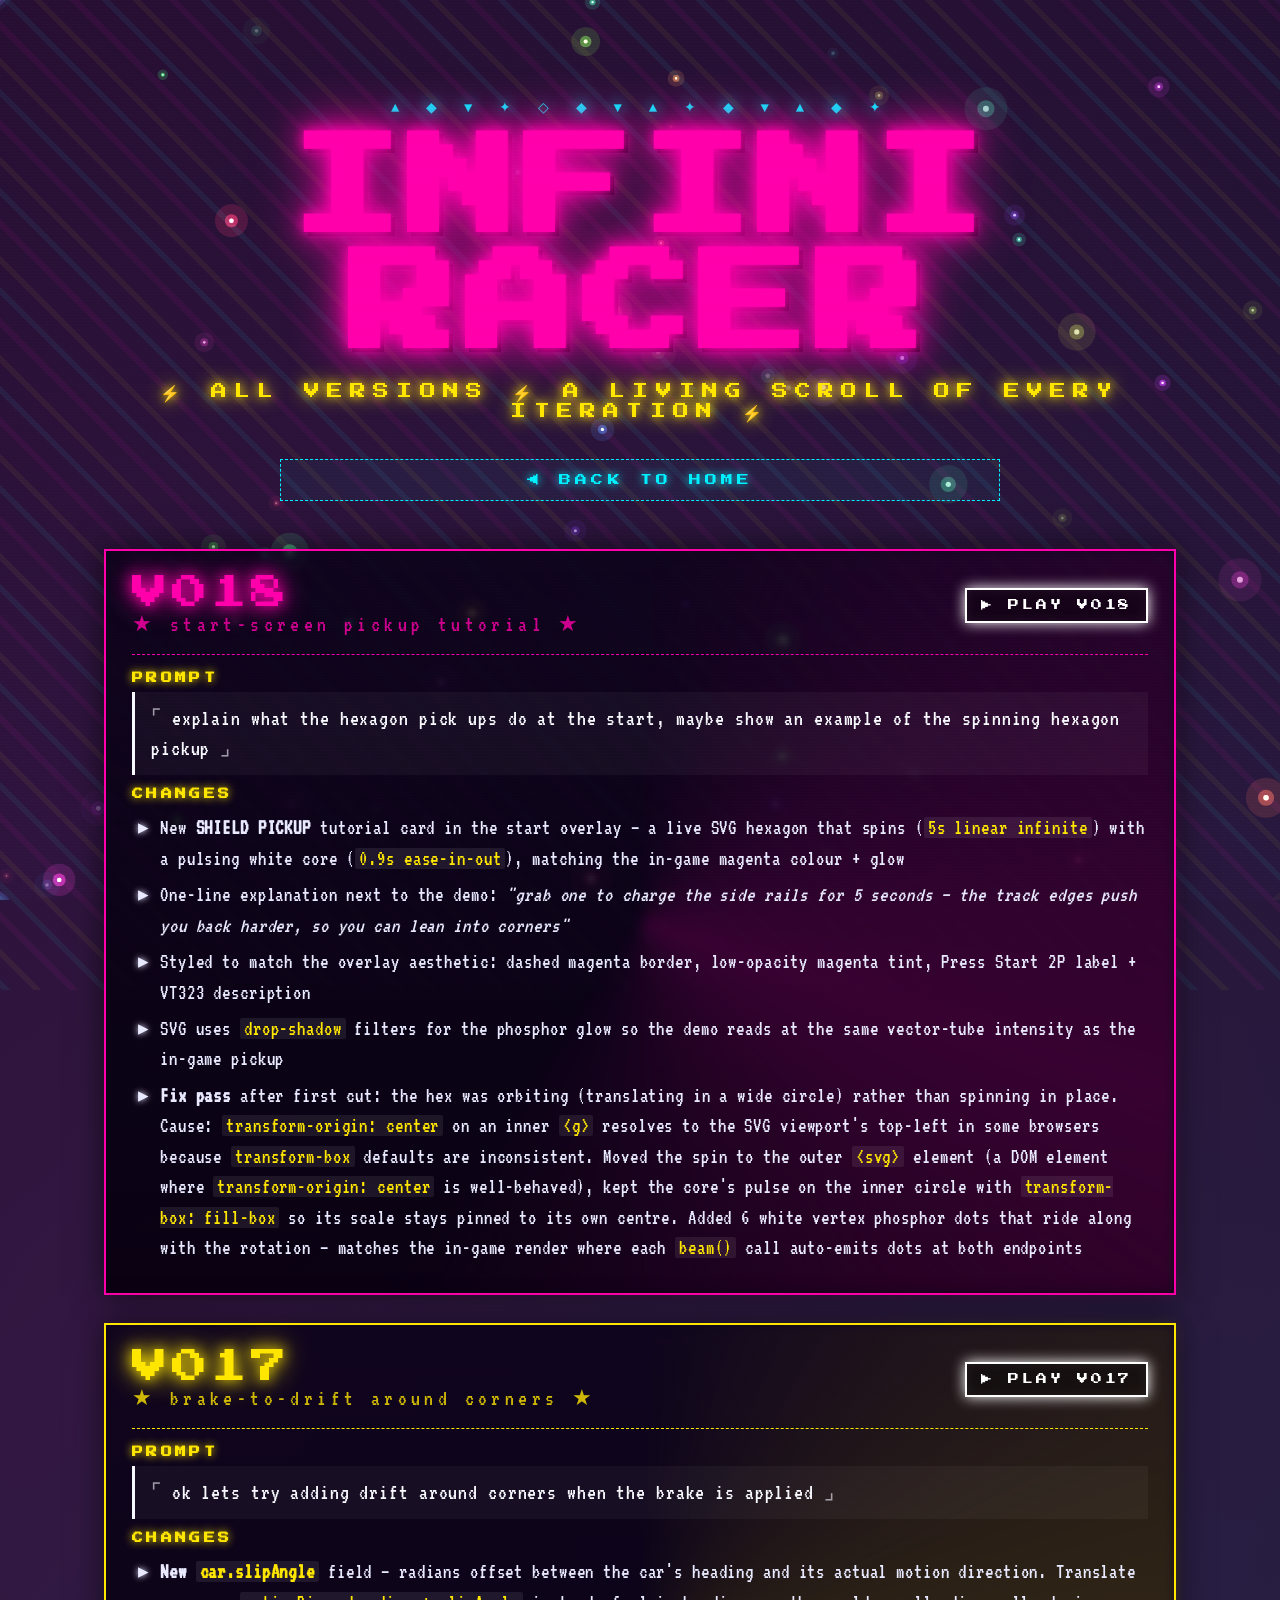
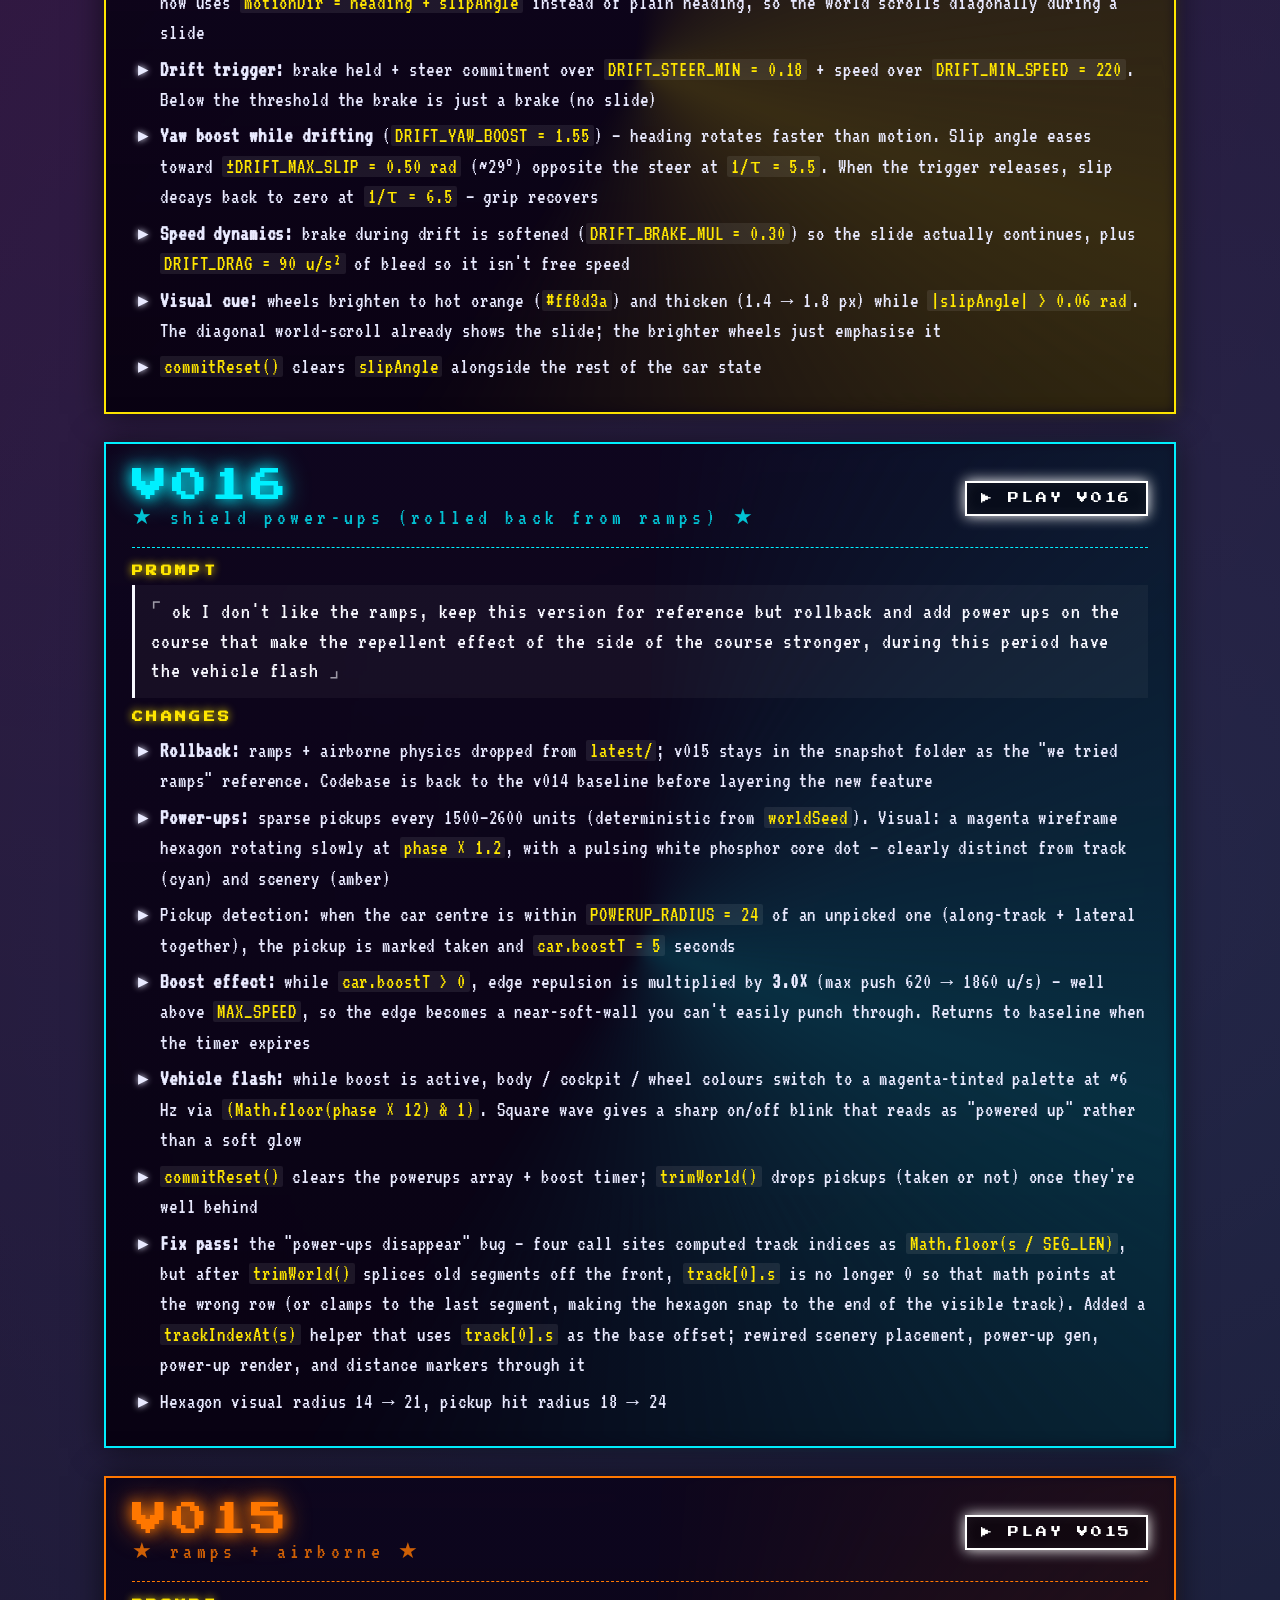
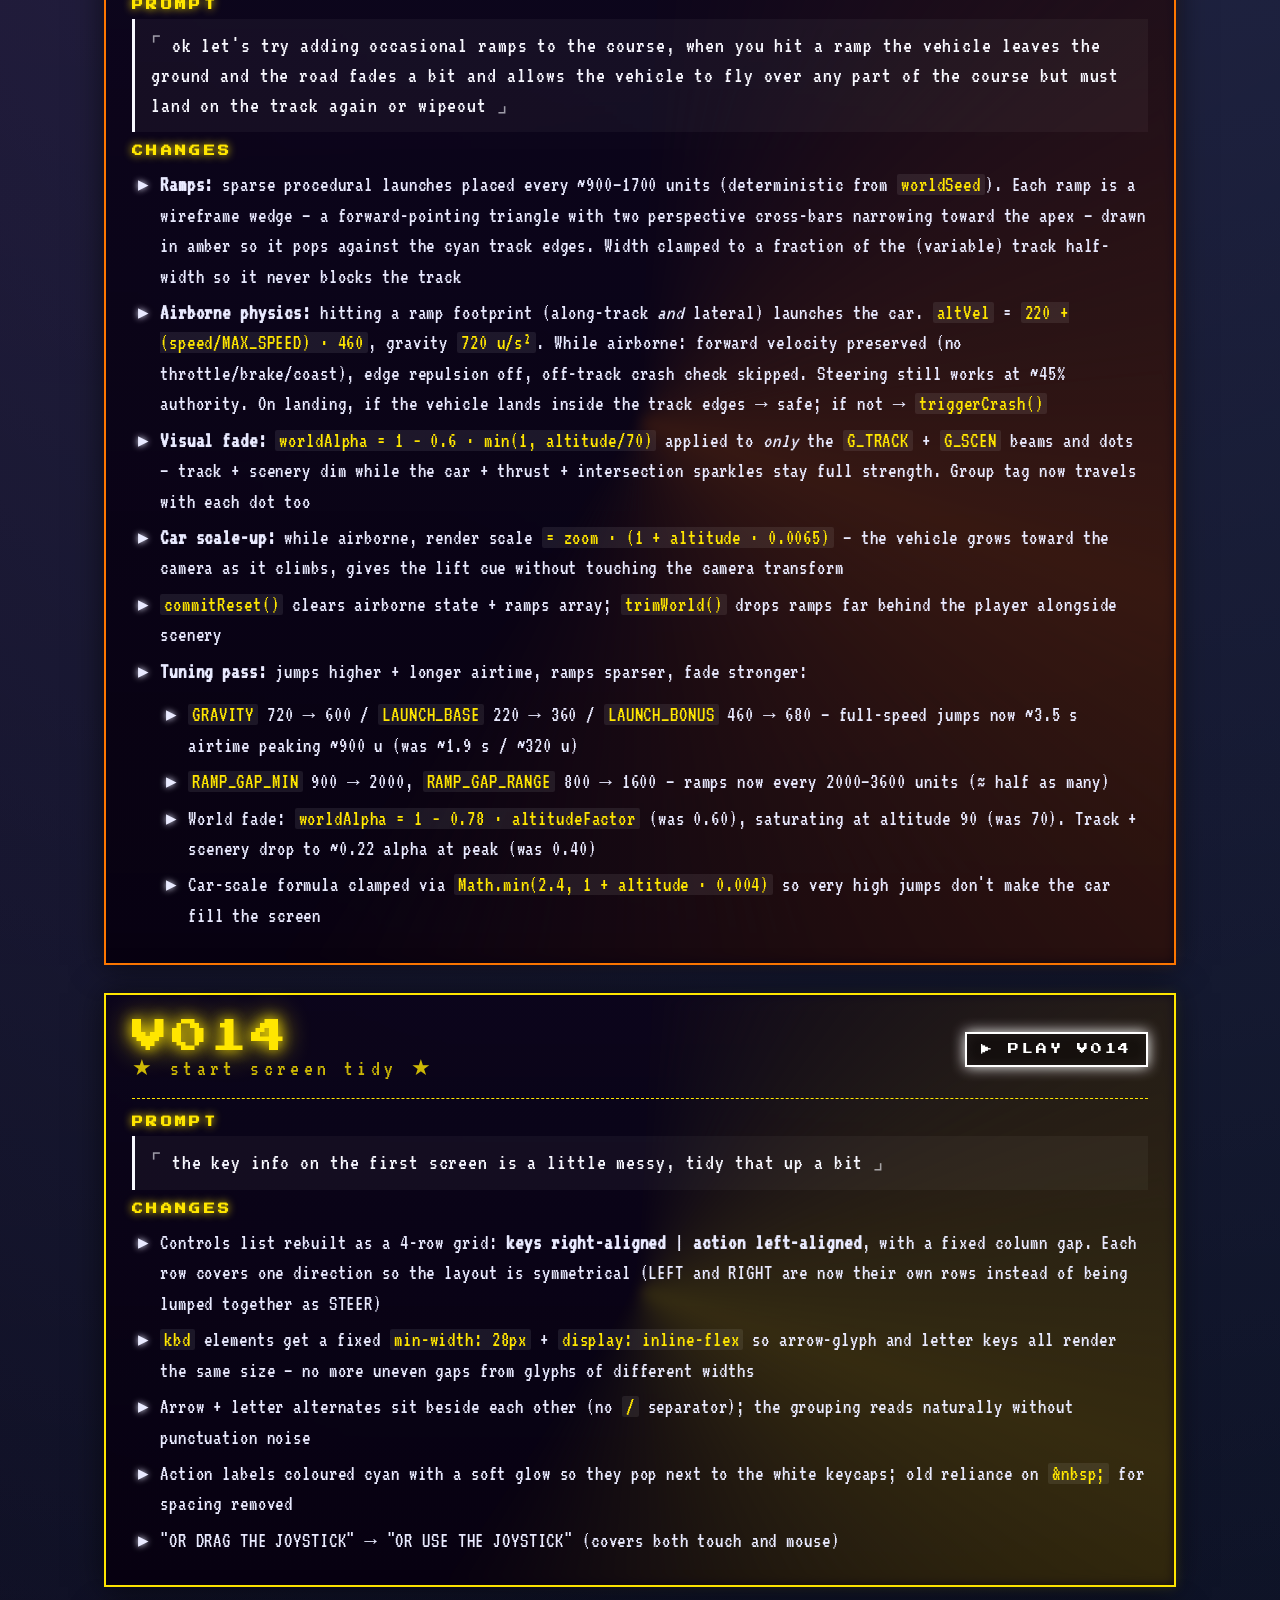
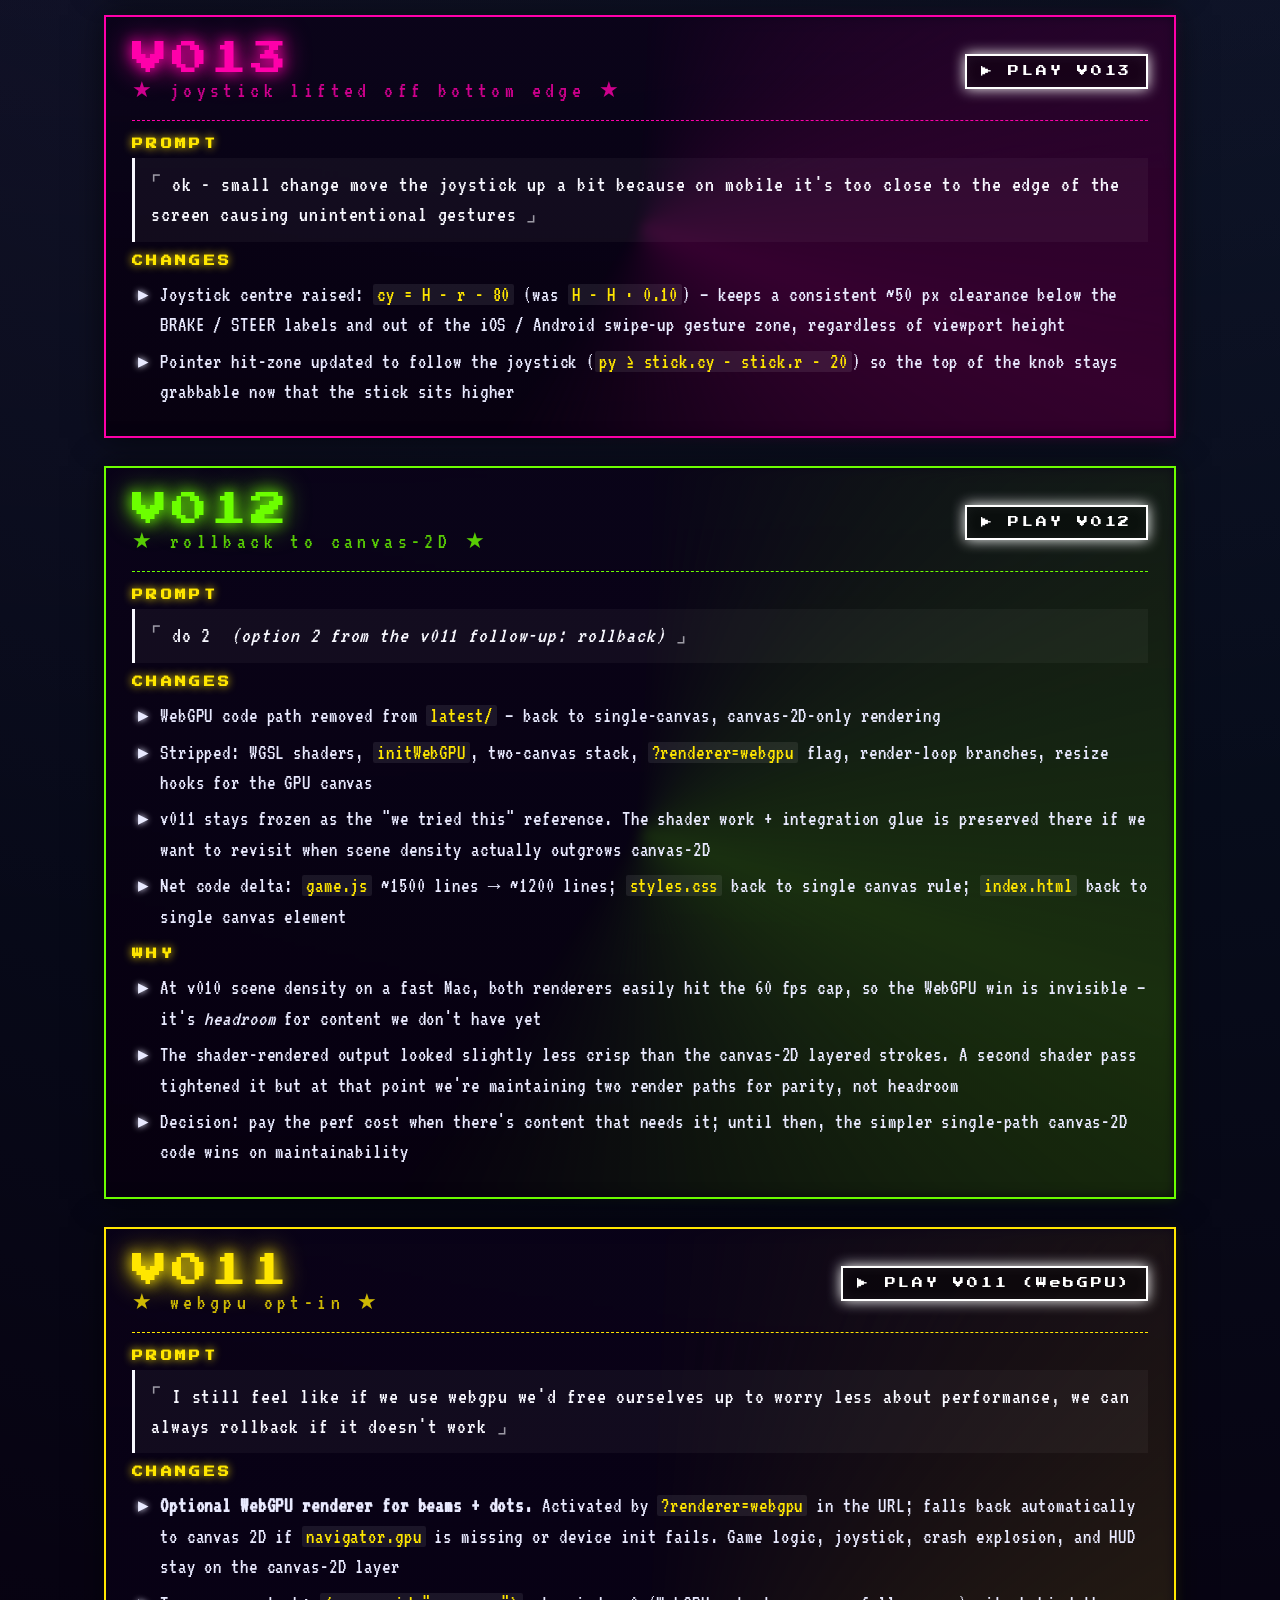
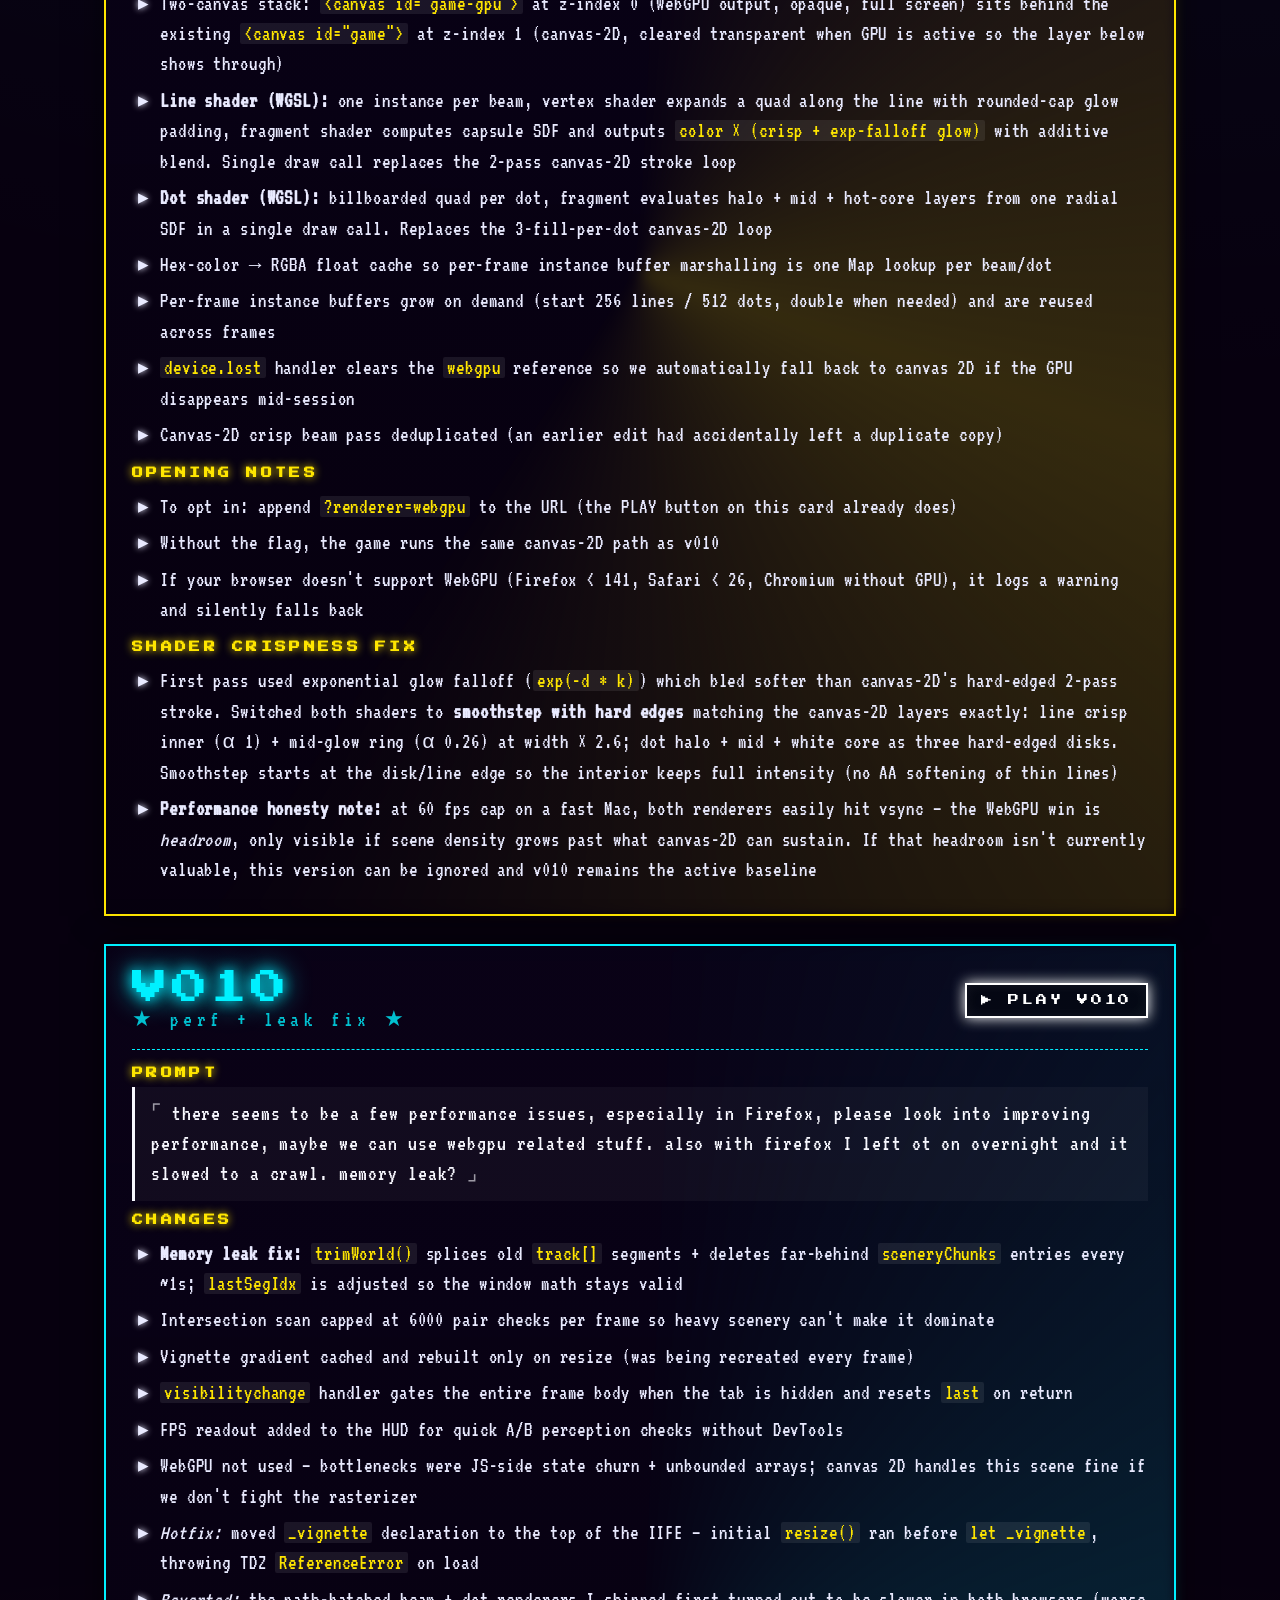
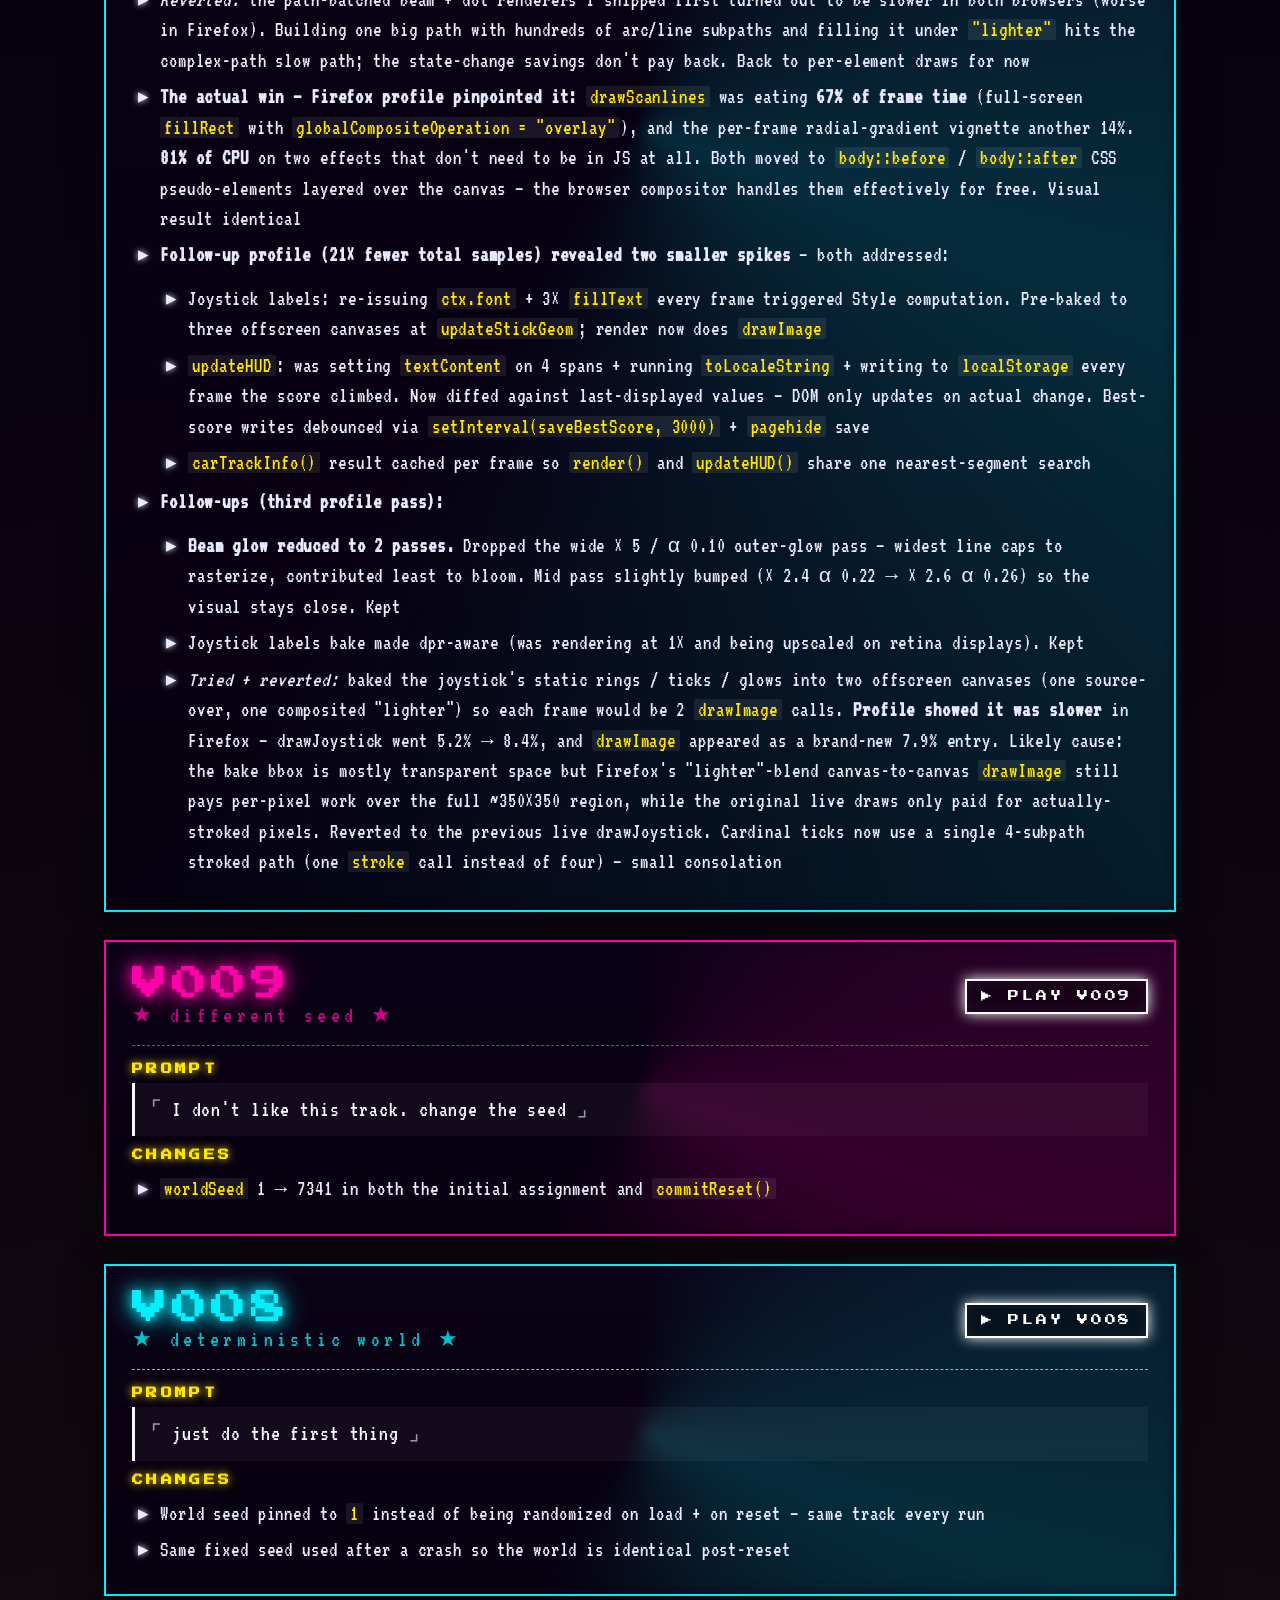
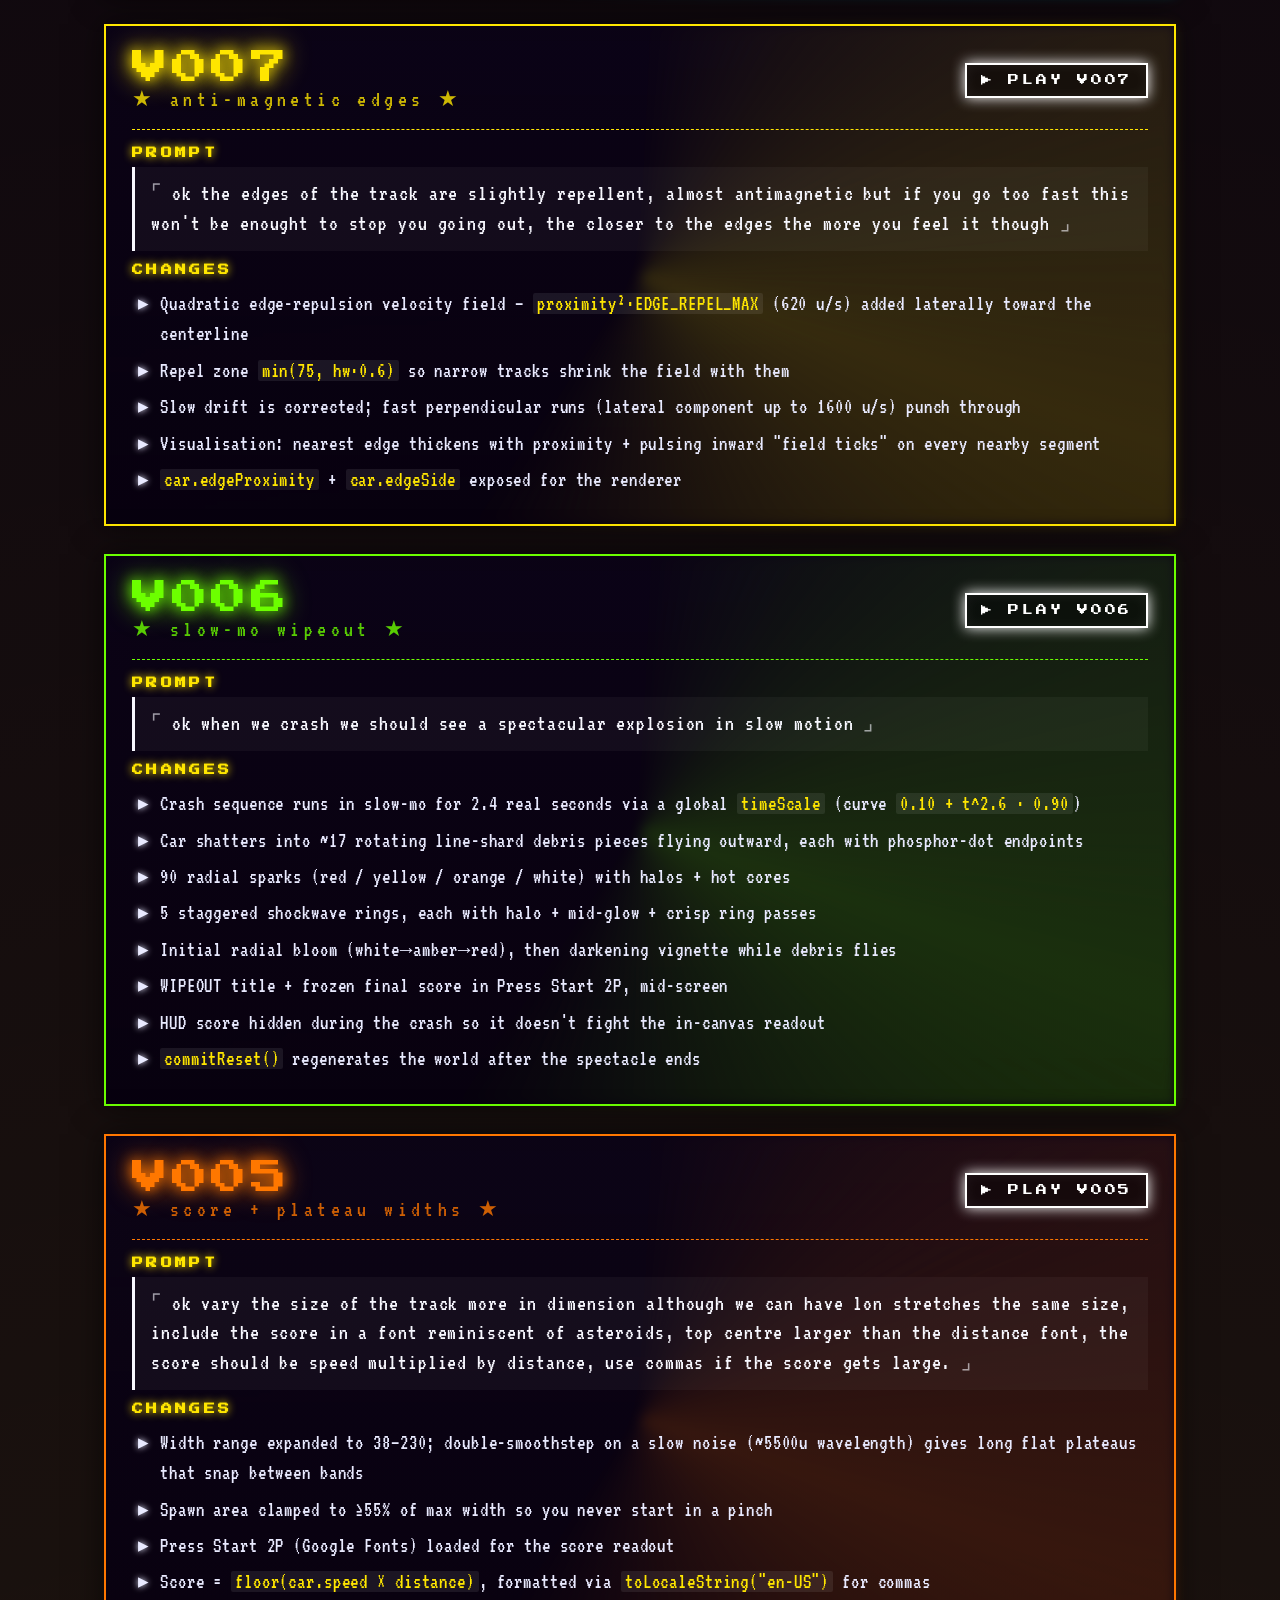
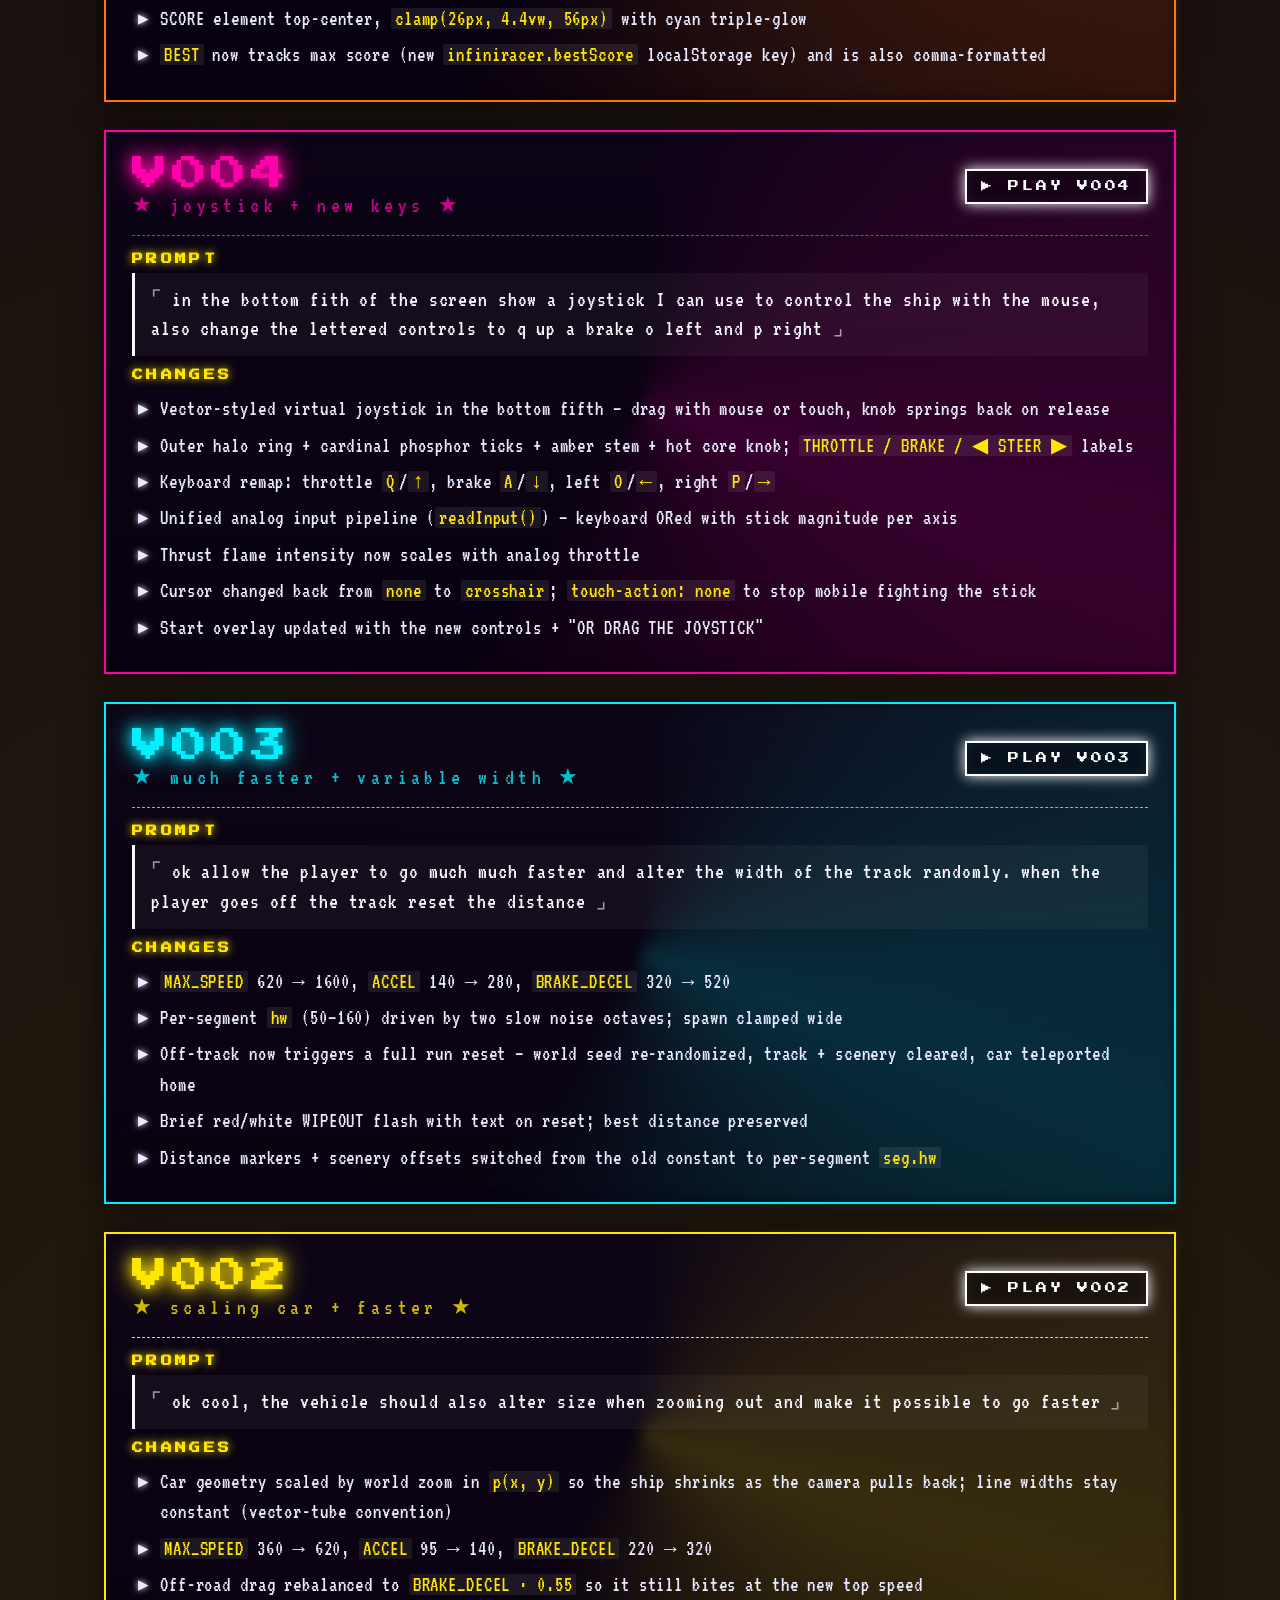
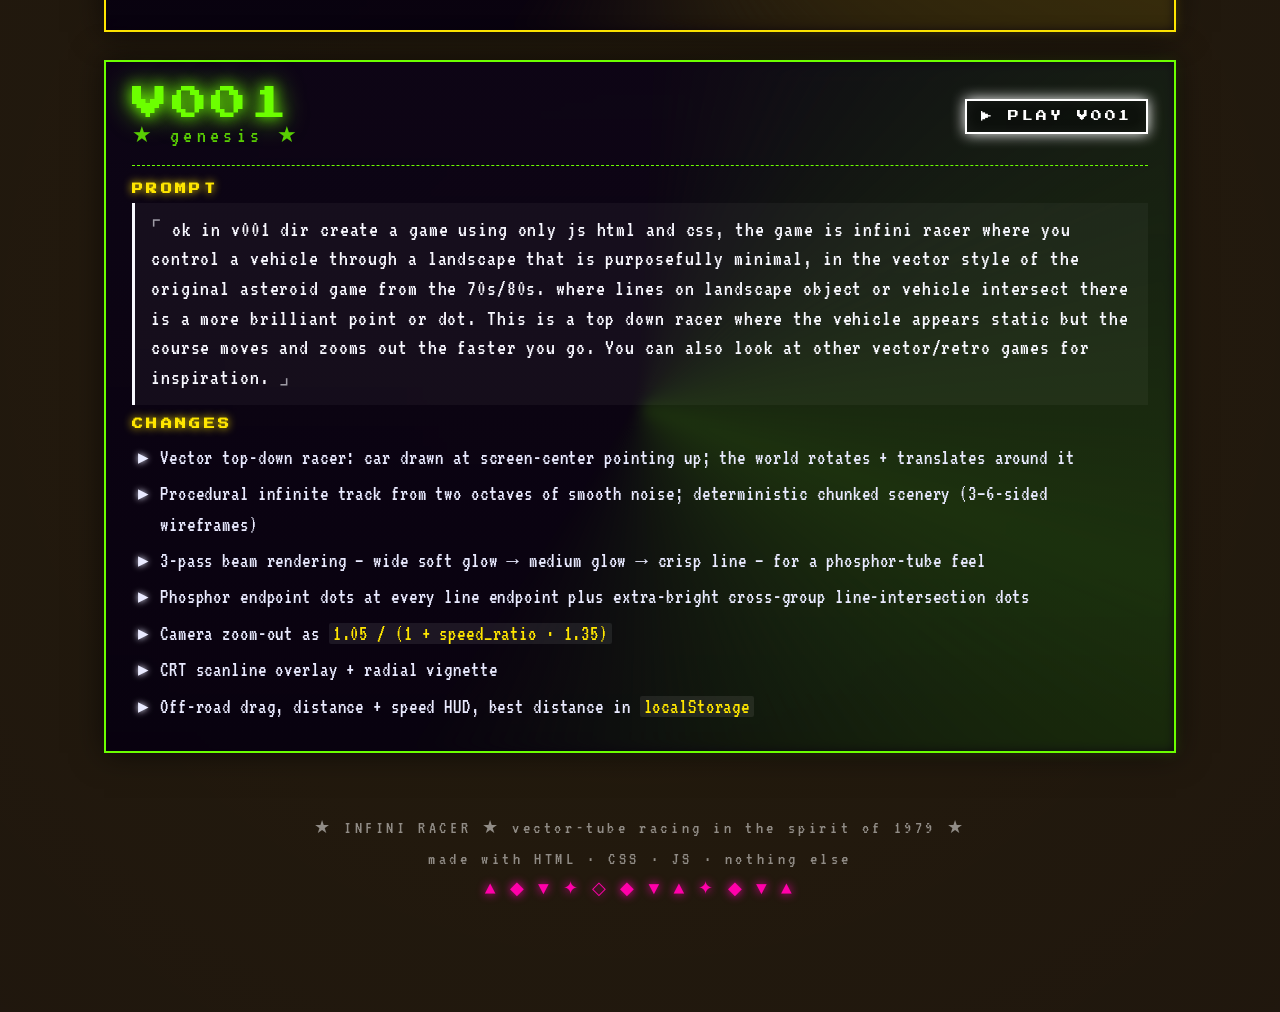
==== commit 17a3eb8f: "v019: OutRun-style 3-stage race with countdown + time bonus - 3-stage race. Stage distances 6000 / 1" ====
--- a/versions.html
+++ b/versions.html
@@ -25,6 +25,29 @@
     <a class="all-versions-link" href="index.html">◀ BACK TO HOME</a>
 
     <section class="versions">
+
+      <!-- v018 -->
+      <article class="ver acc-1">
+        <div class="ver-header">
+          <div>
+            <div class="ver-no">V018</div>
+            <div class="ver-tag">★ start-screen pickup tutorial ★</div>
+          </div>
+          <a class="ver-play" href="v018/">▶ PLAY V018</a>
+        </div>
+        <div class="step">
+          <h3>PROMPT</h3>
+          <blockquote>explain what the hexagon pick ups do at the start, maybe show an example of the spinning hexagon pickup</blockquote>
+          <h3>CHANGES</h3>
+          <ul>
+            <li>New <strong>SHIELD PICKUP</strong> tutorial card in the start overlay — a live SVG hexagon that spins (<code>5s linear infinite</code>) with a pulsing white core (<code>0.9s ease-in-out</code>), matching the in-game magenta colour + glow</li>
+            <li>One-line explanation next to the demo: <em>"grab one to charge the side rails for 5 seconds — the track edges push you back harder, so you can lean into corners"</em></li>
+            <li>Styled to match the overlay aesthetic: dashed magenta border, low-opacity magenta tint, Press Start 2P label + VT323 description</li>
+            <li>SVG uses <code>drop-shadow</code> filters for the phosphor glow so the demo reads at the same vector-tube intensity as the in-game pickup</li>
+            <li><strong>Fix pass</strong> after first cut: the hex was orbiting (translating in a wide circle) rather than spinning in place. Cause: <code>transform-origin: center</code> on an inner <code>&lt;g&gt;</code> resolves to the SVG viewport's top-left in some browsers because <code>transform-box</code> defaults are inconsistent. Moved the spin to the outer <code>&lt;svg&gt;</code> element (a DOM element where <code>transform-origin: center</code> is well-behaved), kept the core's pulse on the inner circle with <code>transform-box: fill-box</code> so its scale stays pinned to its own centre. Added 6 white vertex phosphor dots that ride along with the rotation — matches the in-game render where each <code>beam()</code> call auto-emits dots at both endpoints</li>
+          </ul>
+        </div>
+      </article>
 
       <!-- v017 -->
       <article class="ver acc-3">
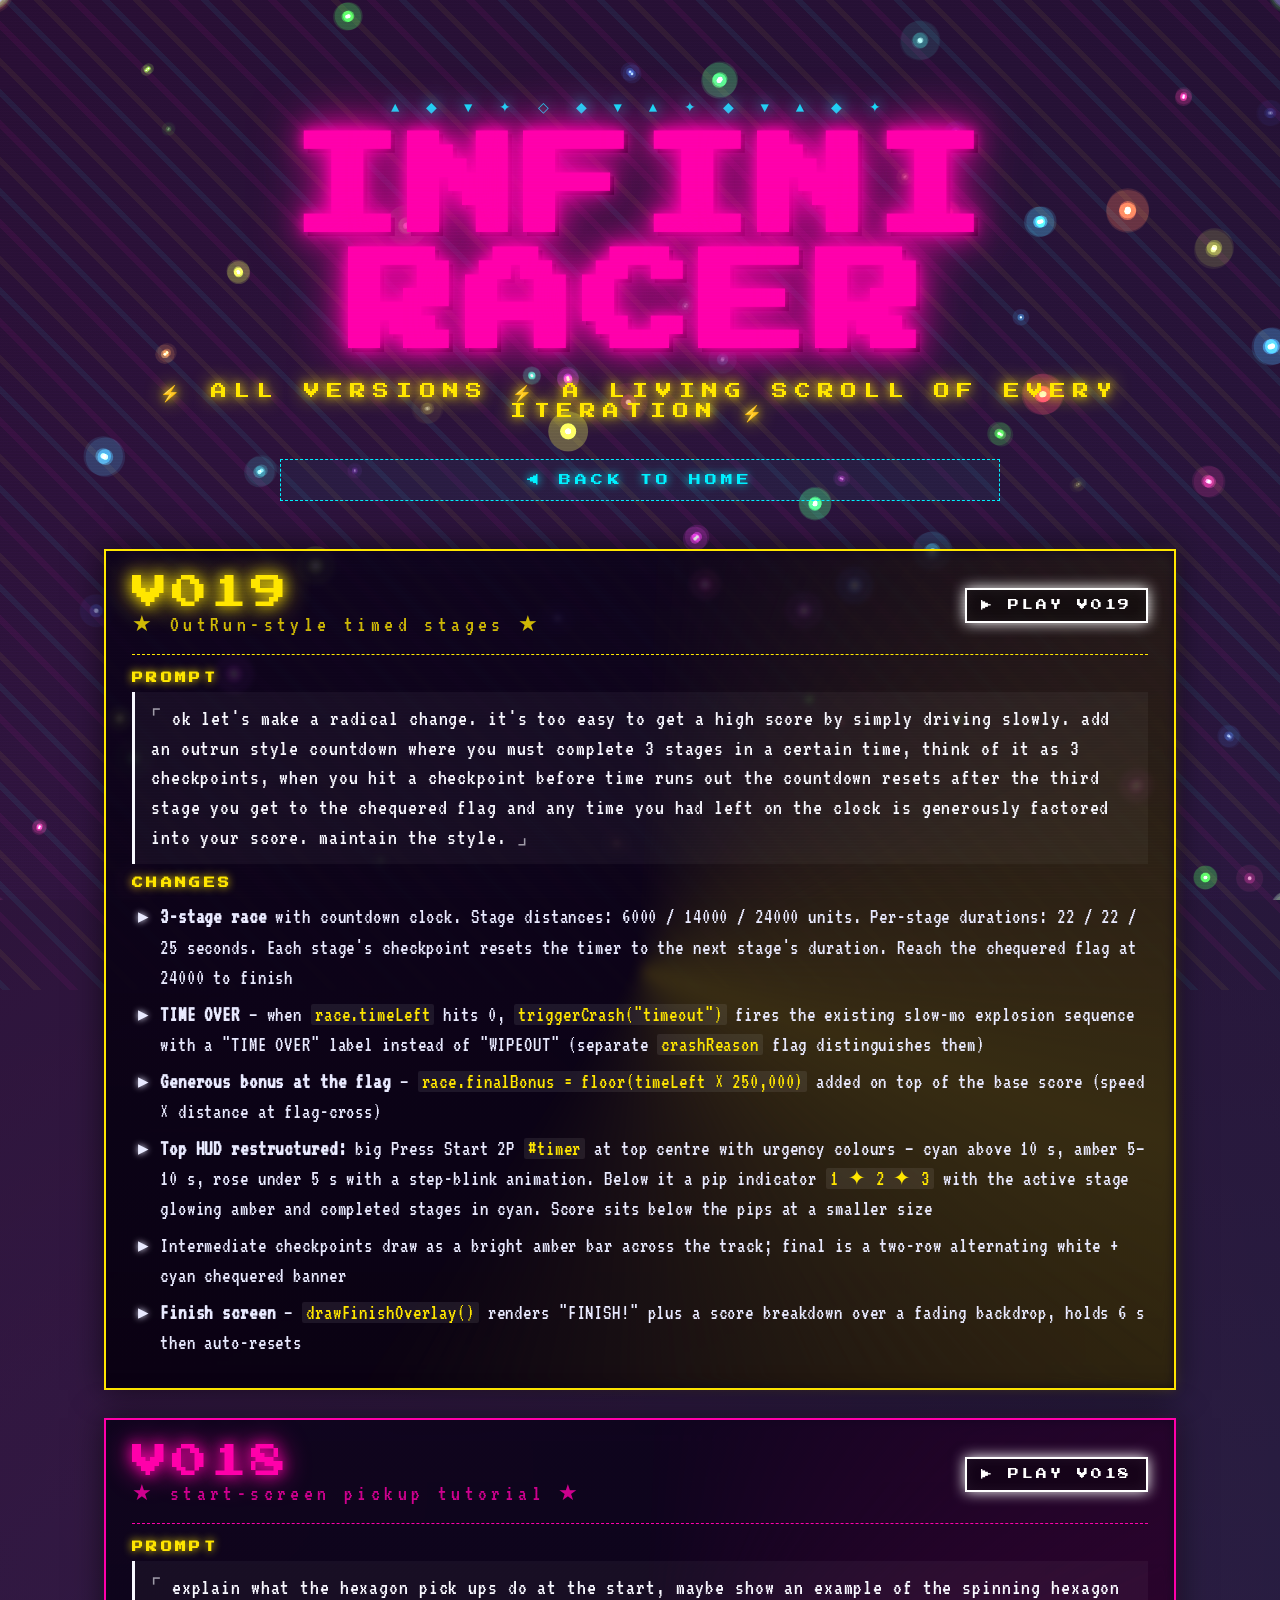
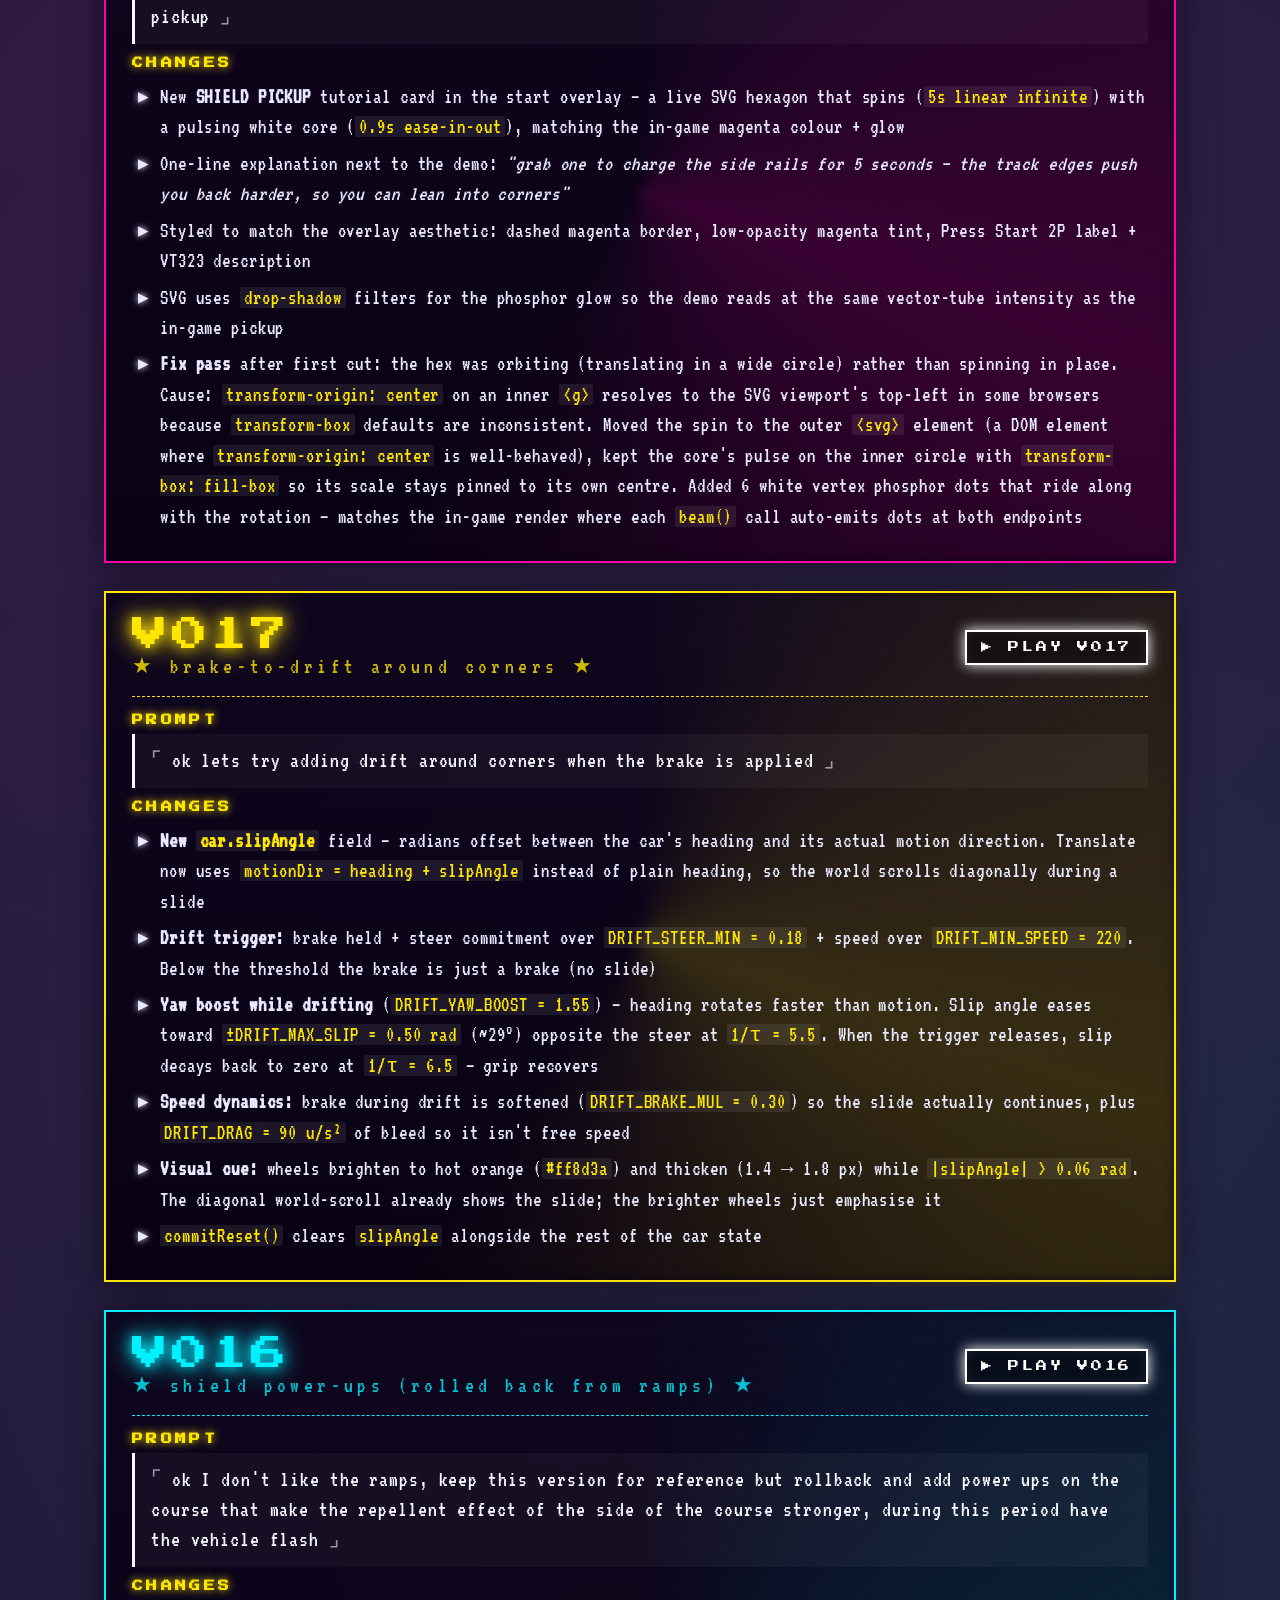
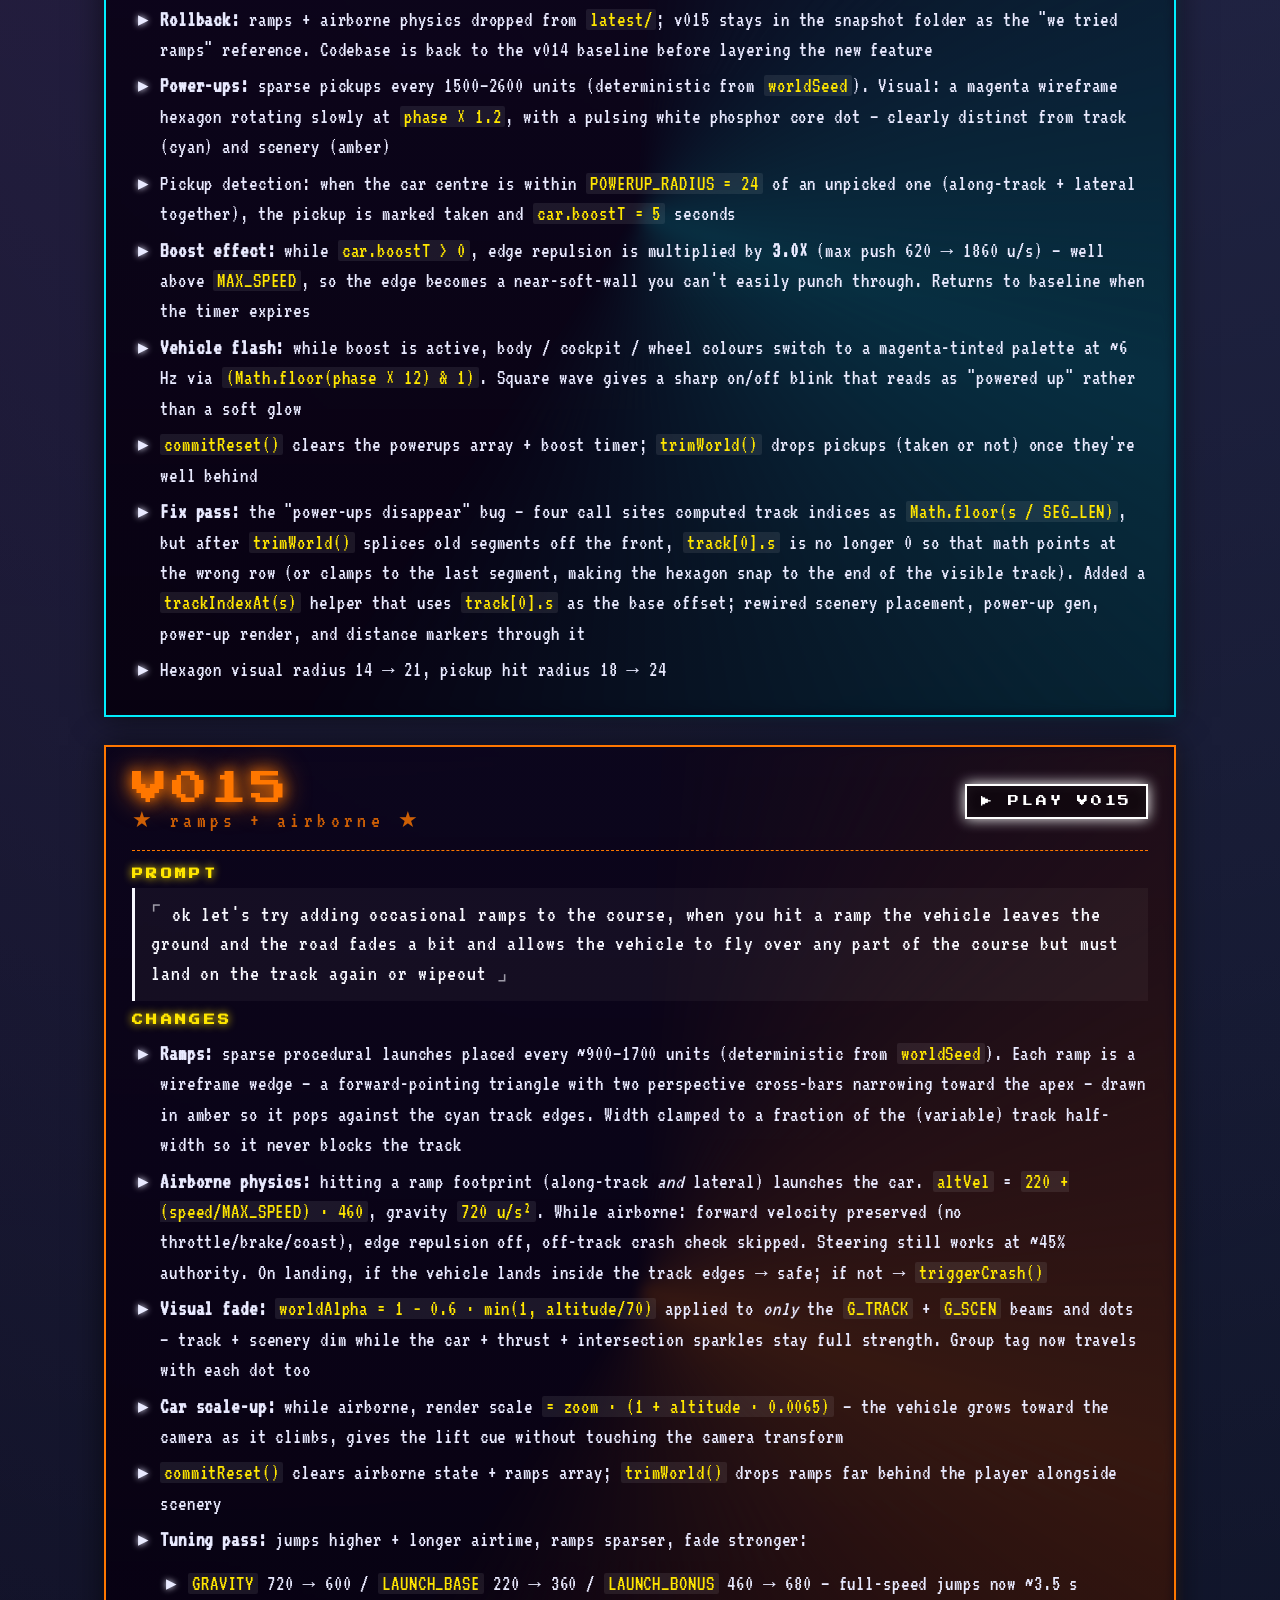
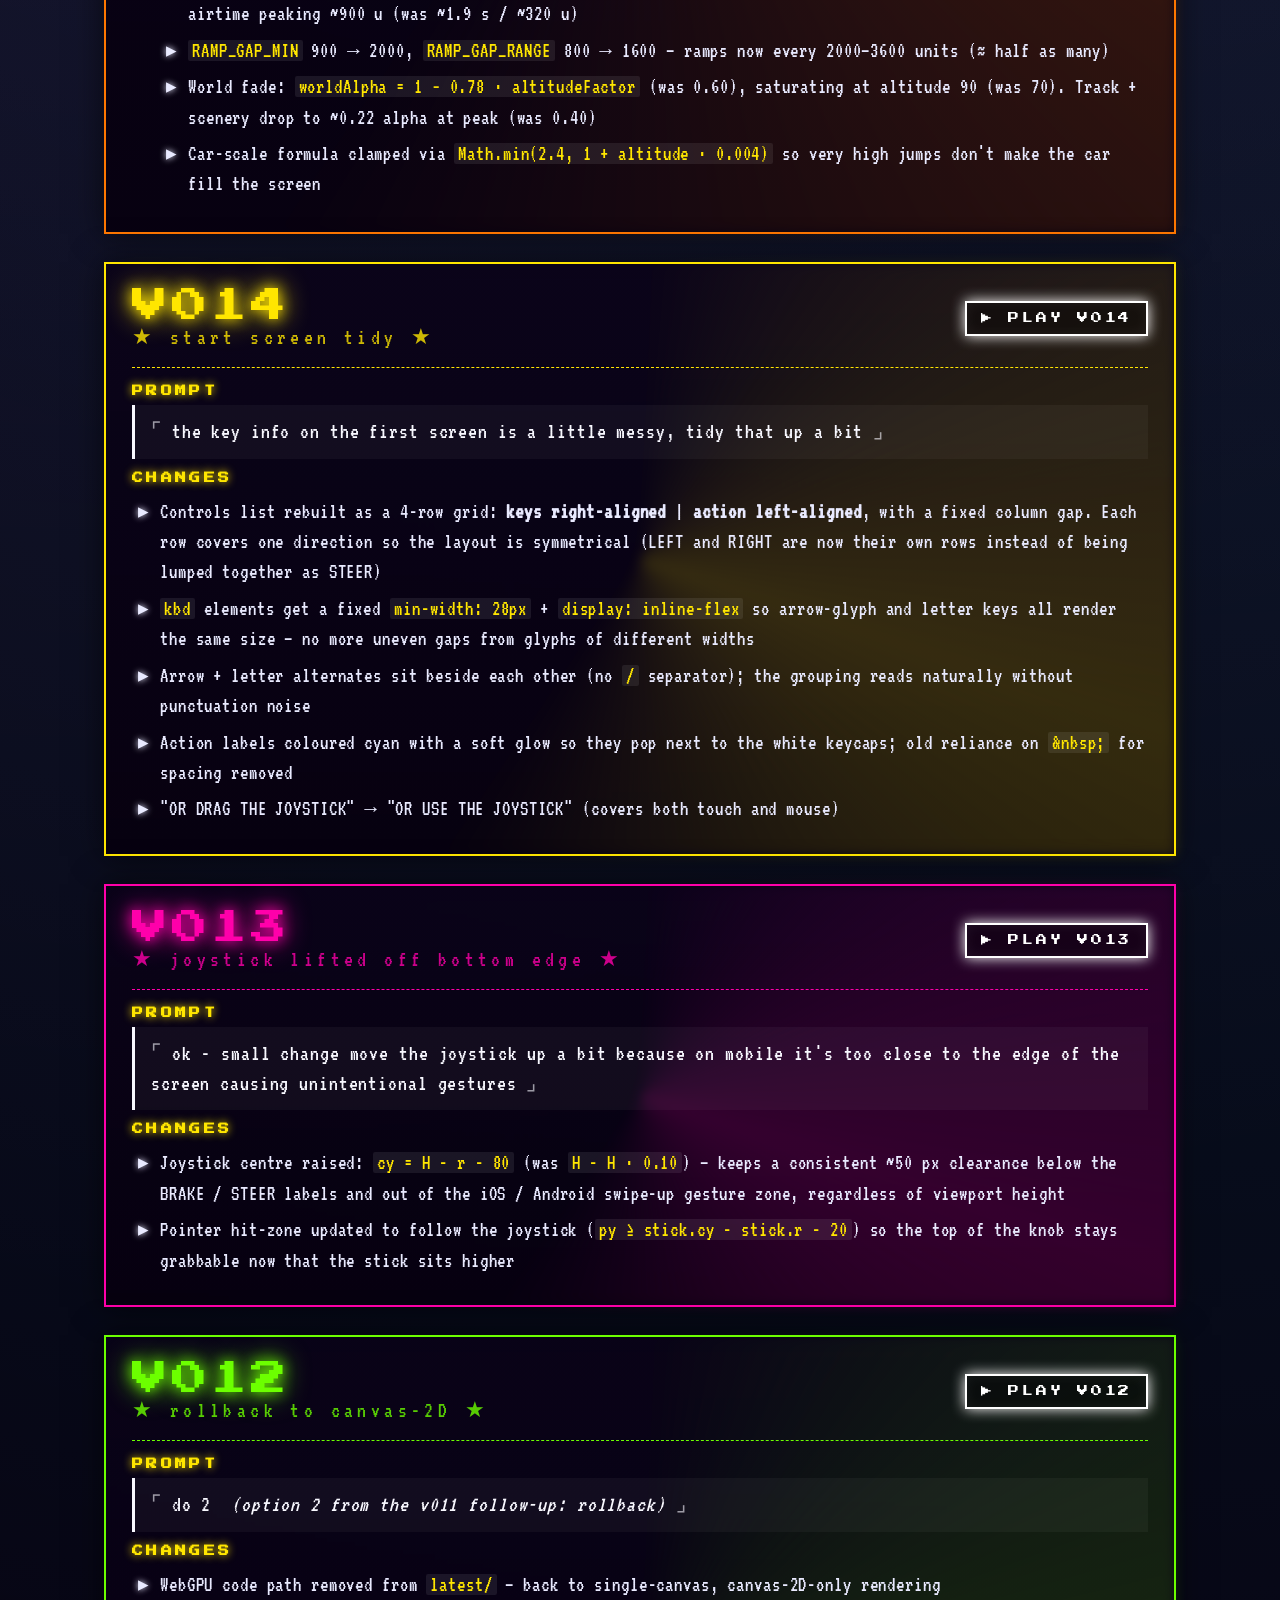
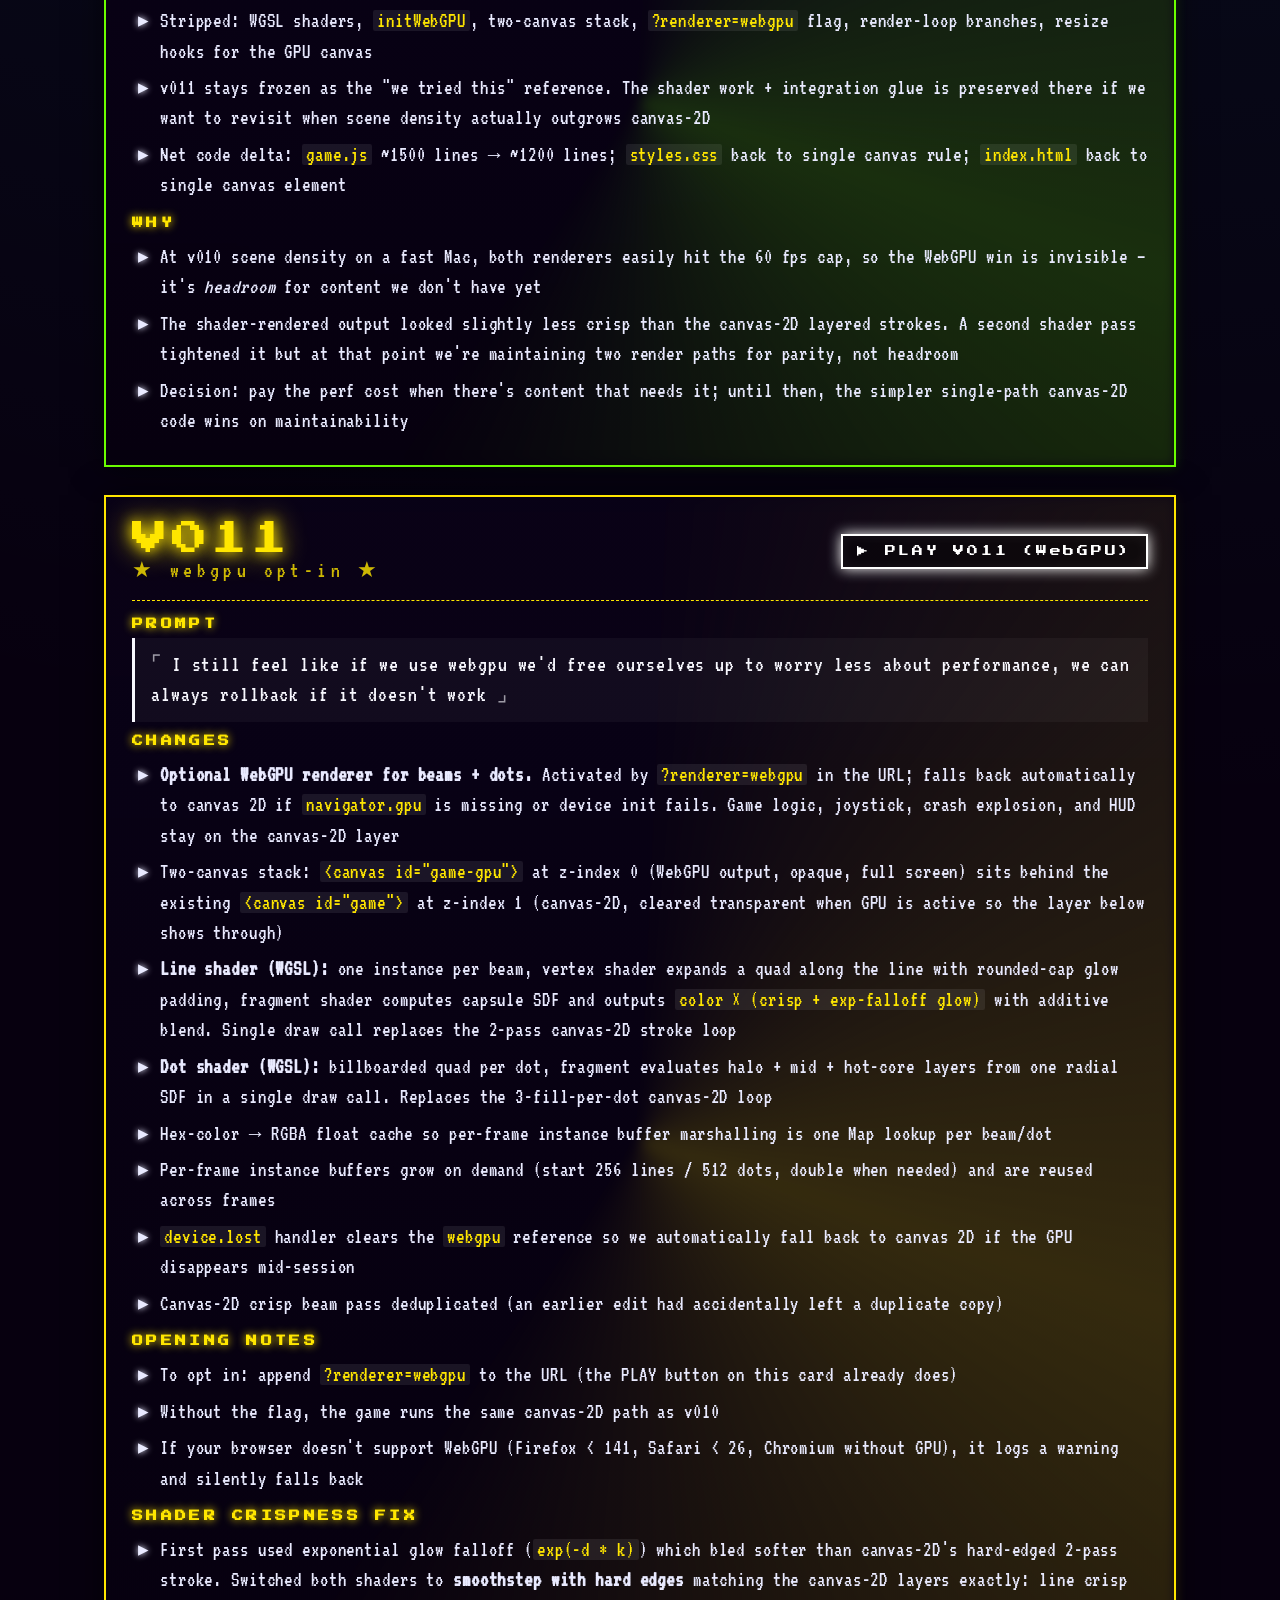
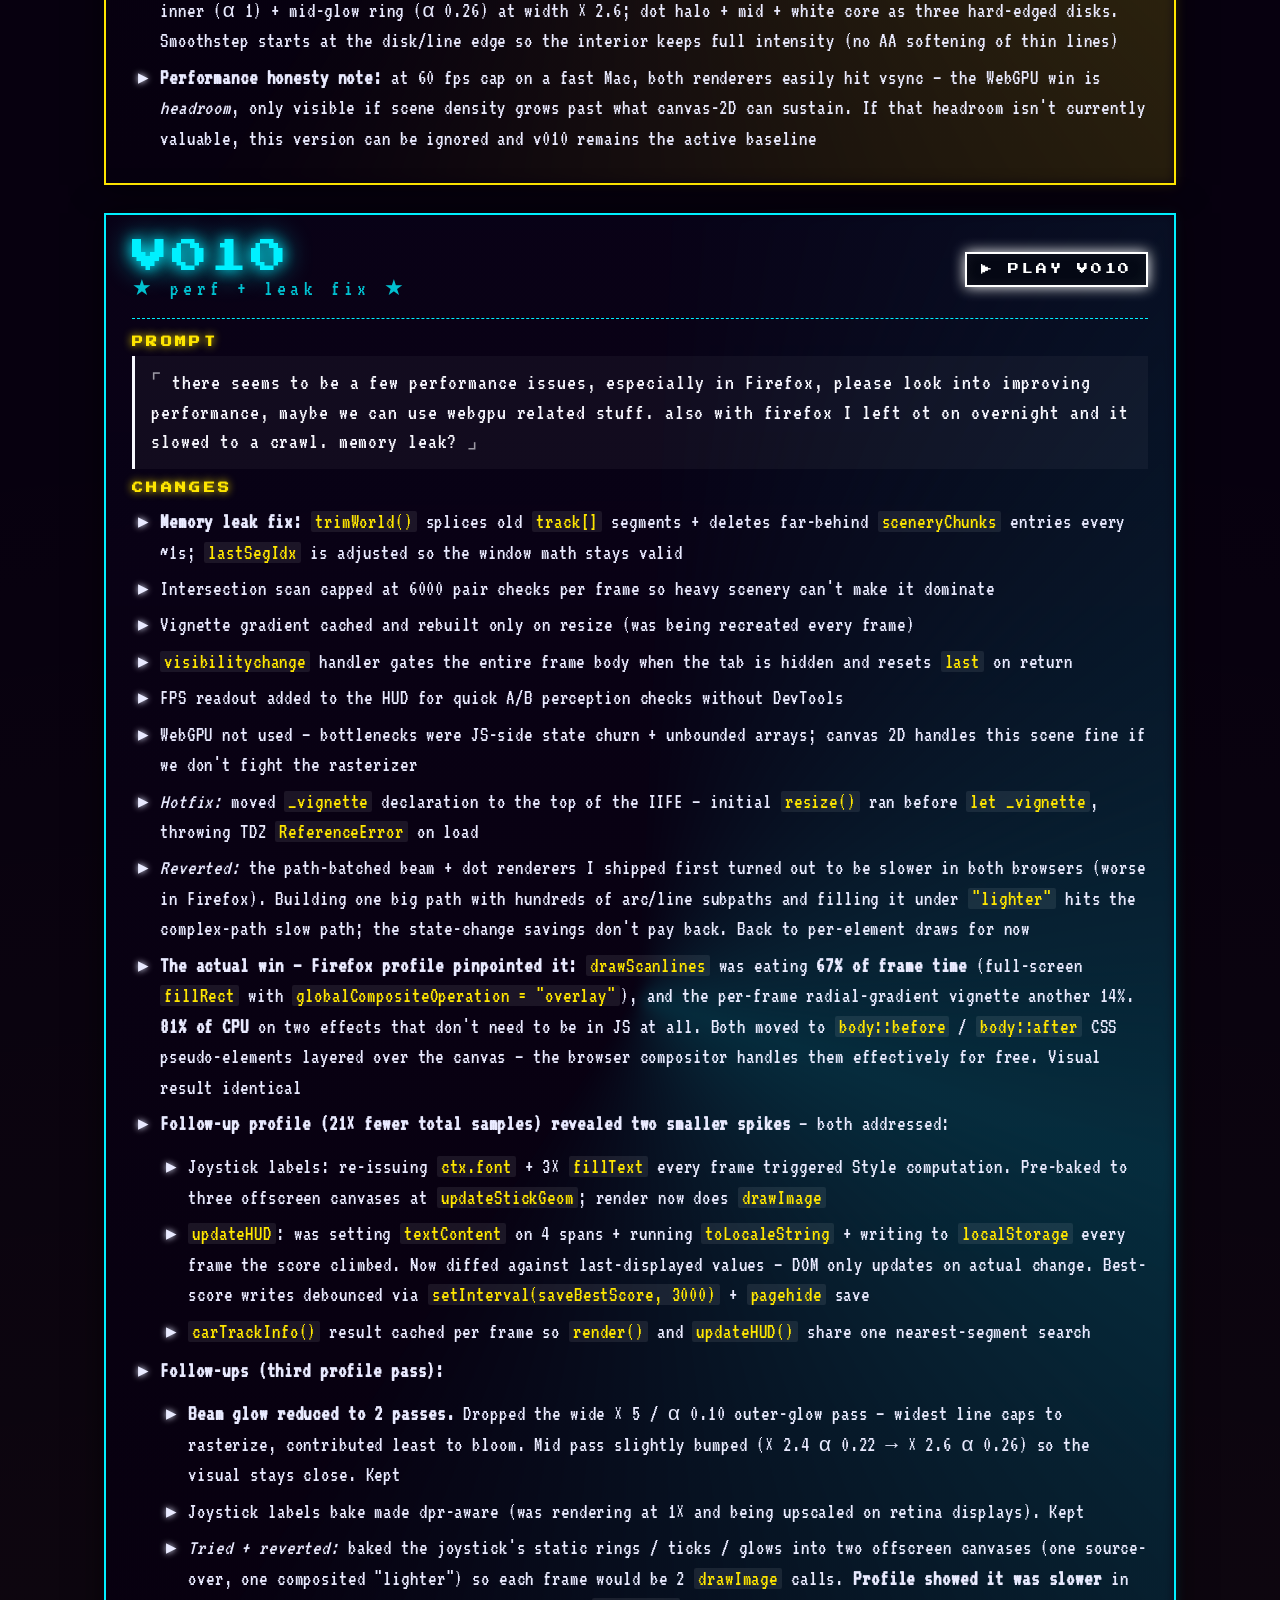
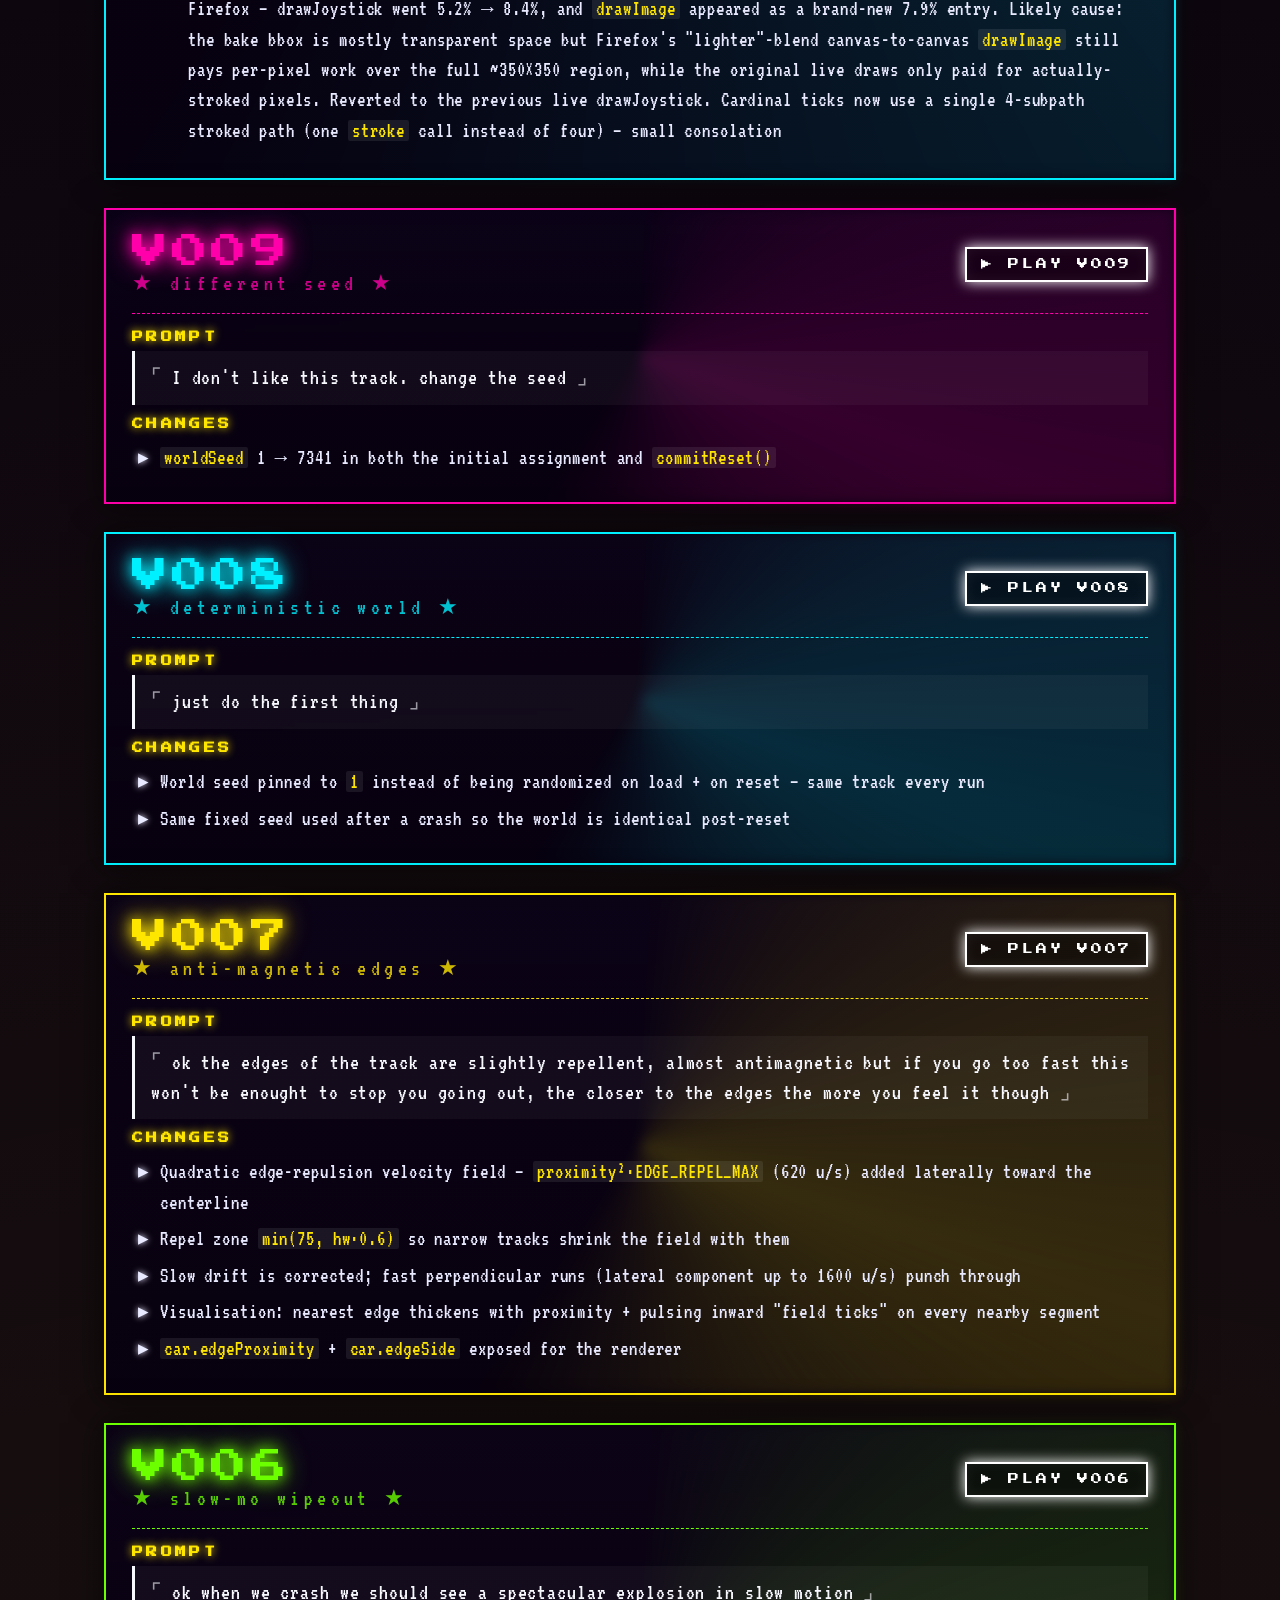
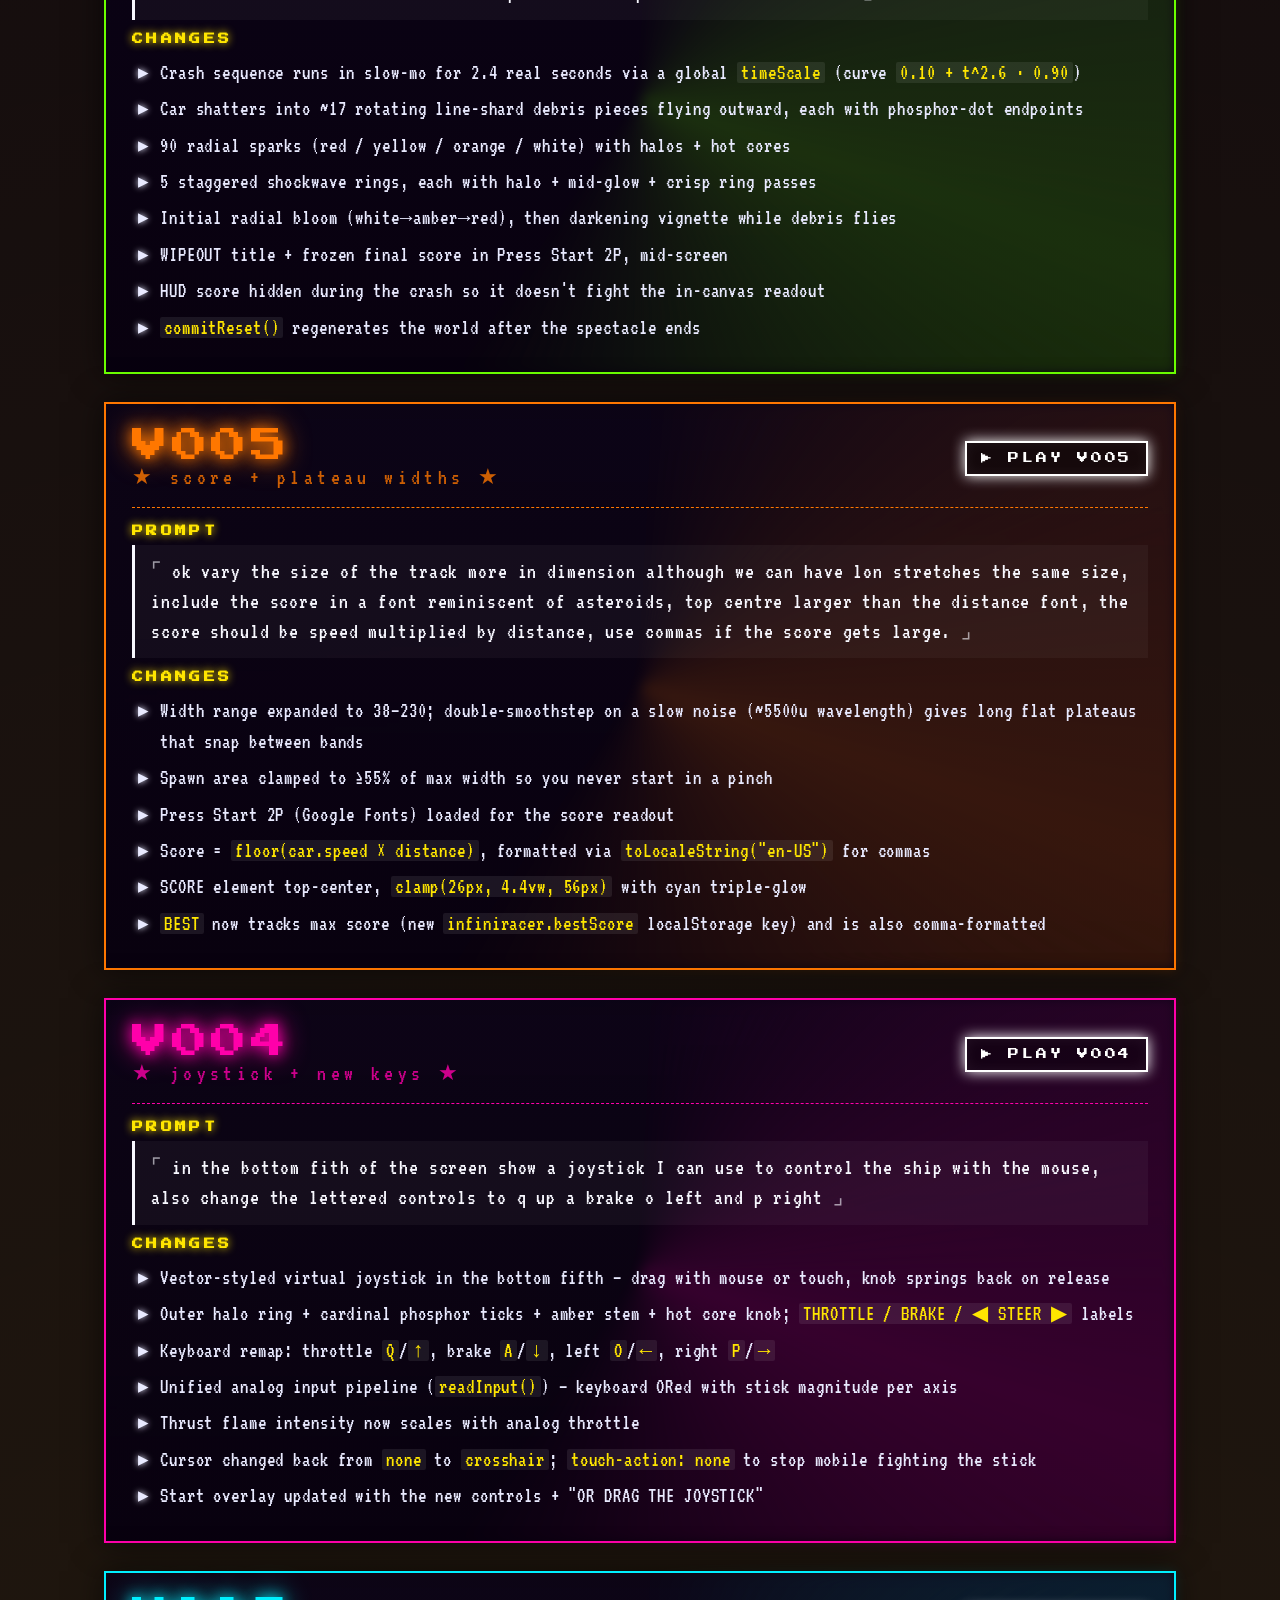
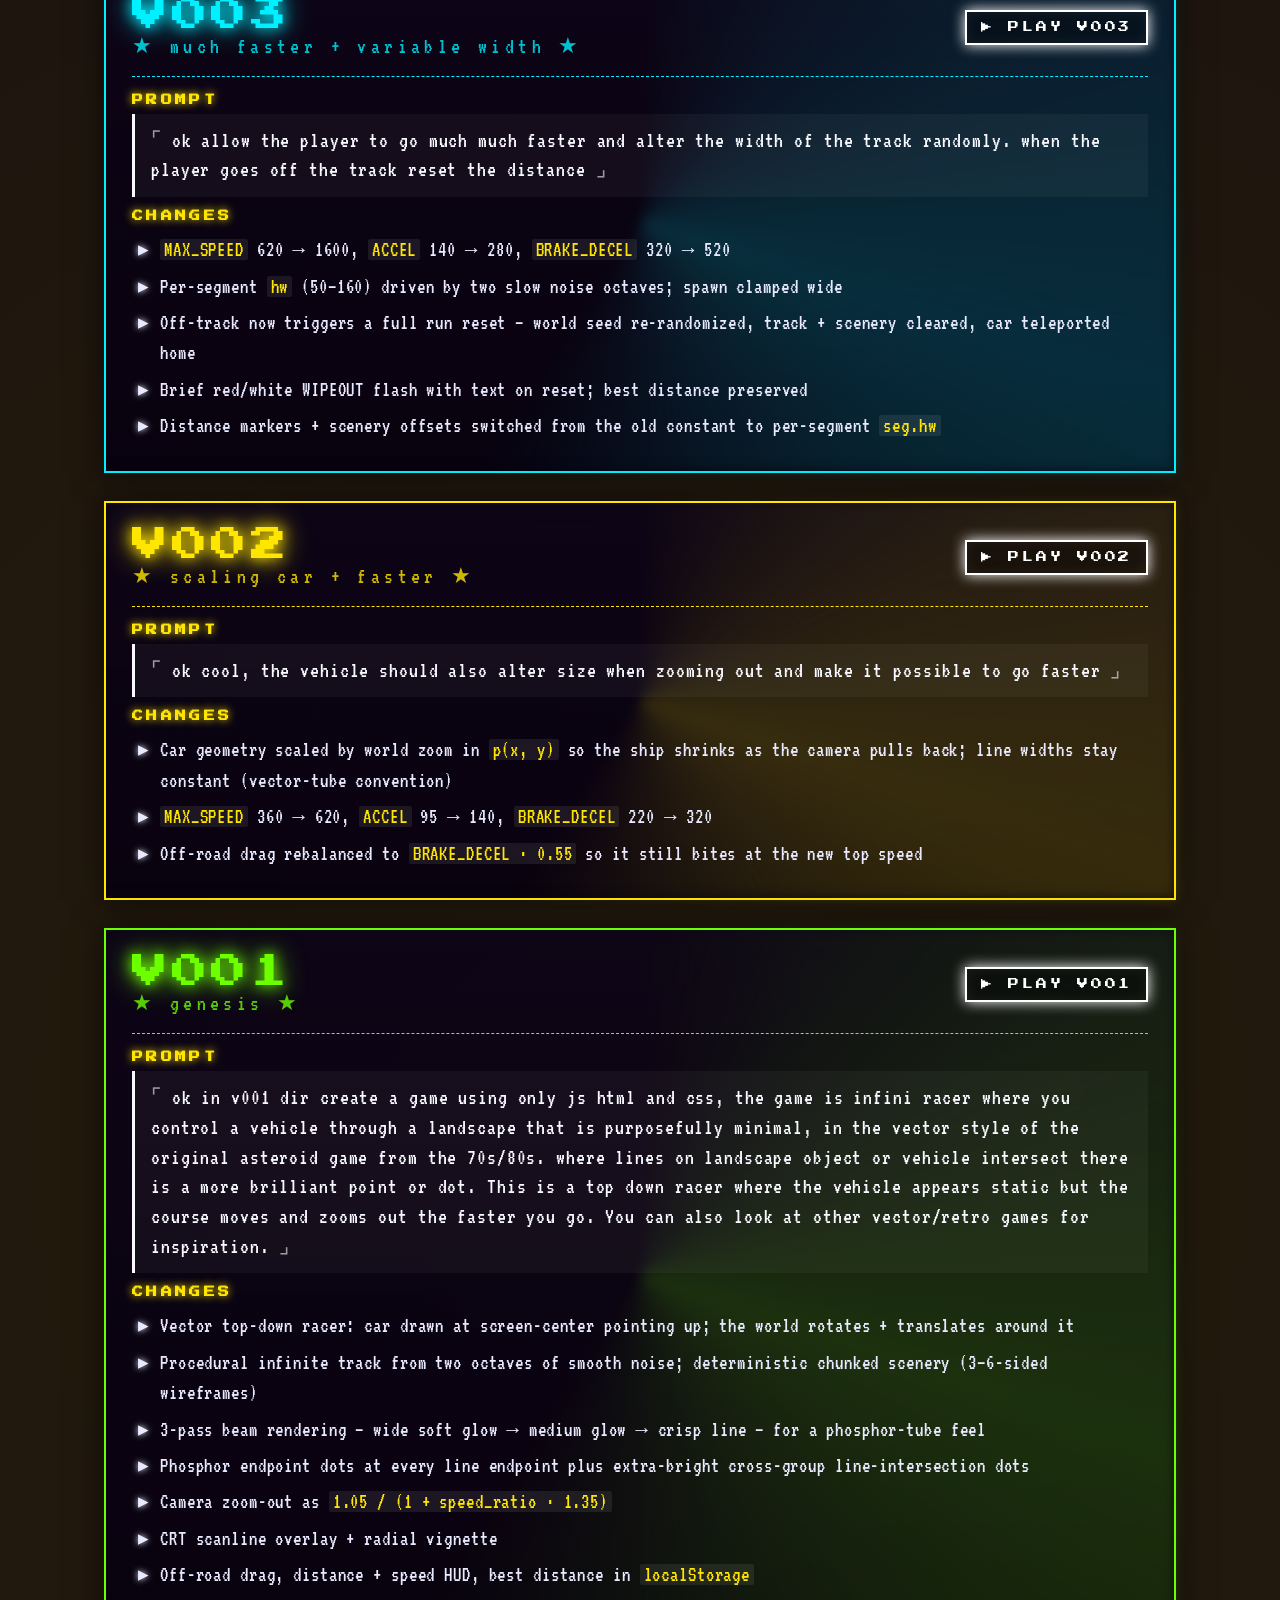
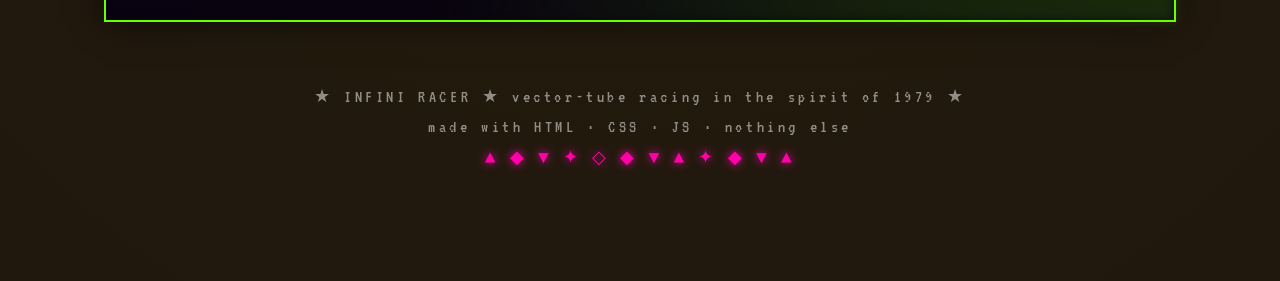
==== commit f62a8d80: "v020: longer stages + checkpoint carry-over + CHECKPOINT! banner - Stage distances 10x further apart" ====
--- a/versions.html
+++ b/versions.html
@@ -25,6 +25,30 @@
     <a class="all-versions-link" href="index.html">◀ BACK TO HOME</a>
 
     <section class="versions">
+
+      <!-- v019 -->
+      <article class="ver acc-3">
+        <div class="ver-header">
+          <div>
+            <div class="ver-no">V019</div>
+            <div class="ver-tag">★ OutRun-style timed stages ★</div>
+          </div>
+          <a class="ver-play" href="v019/">▶ PLAY V019</a>
+        </div>
+        <div class="step">
+          <h3>PROMPT</h3>
+          <blockquote>ok let's make a radical change. it's too easy to get a high score by simply driving slowly. add an outrun style countdown where you must complete 3 stages in a certain time, think of it as 3 checkpoints, when you hit a checkpoint before time runs out the countdown resets after the third stage you get to the chequered flag and any time you had left on the clock is generously factored into your score. maintain the style.</blockquote>
+          <h3>CHANGES</h3>
+          <ul>
+            <li><strong>3-stage race</strong> with countdown clock. Stage distances: 6000 / 14000 / 24000 units. Per-stage durations: 22 / 22 / 25 seconds. Each stage's checkpoint resets the timer to the next stage's duration. Reach the chequered flag at 24000 to finish</li>
+            <li><strong>TIME OVER</strong> — when <code>race.timeLeft</code> hits 0, <code>triggerCrash("timeout")</code> fires the existing slow-mo explosion sequence with a "TIME OVER" label instead of "WIPEOUT" (separate <code>crashReason</code> flag distinguishes them)</li>
+            <li><strong>Generous bonus at the flag</strong> — <code>race.finalBonus = floor(timeLeft × 250,000)</code> added on top of the base score (speed × distance at flag-cross)</li>
+            <li><strong>Top HUD restructured:</strong> big Press Start 2P <code>#timer</code> at top centre with urgency colours — cyan above 10 s, amber 5–10 s, rose under 5 s with a step-blink animation. Below it a pip indicator <code>1 ✦ 2 ✦ 3</code> with the active stage glowing amber and completed stages in cyan. Score sits below the pips at a smaller size</li>
+            <li>Intermediate checkpoints draw as a bright amber bar across the track; final is a two-row alternating white + cyan chequered banner</li>
+            <li><strong>Finish screen</strong> — <code>drawFinishOverlay()</code> renders "FINISH!" plus a score breakdown over a fading backdrop, holds 6 s then auto-resets</li>
+          </ul>
+        </div>
+      </article>
 
       <!-- v018 -->
       <article class="ver acc-1">
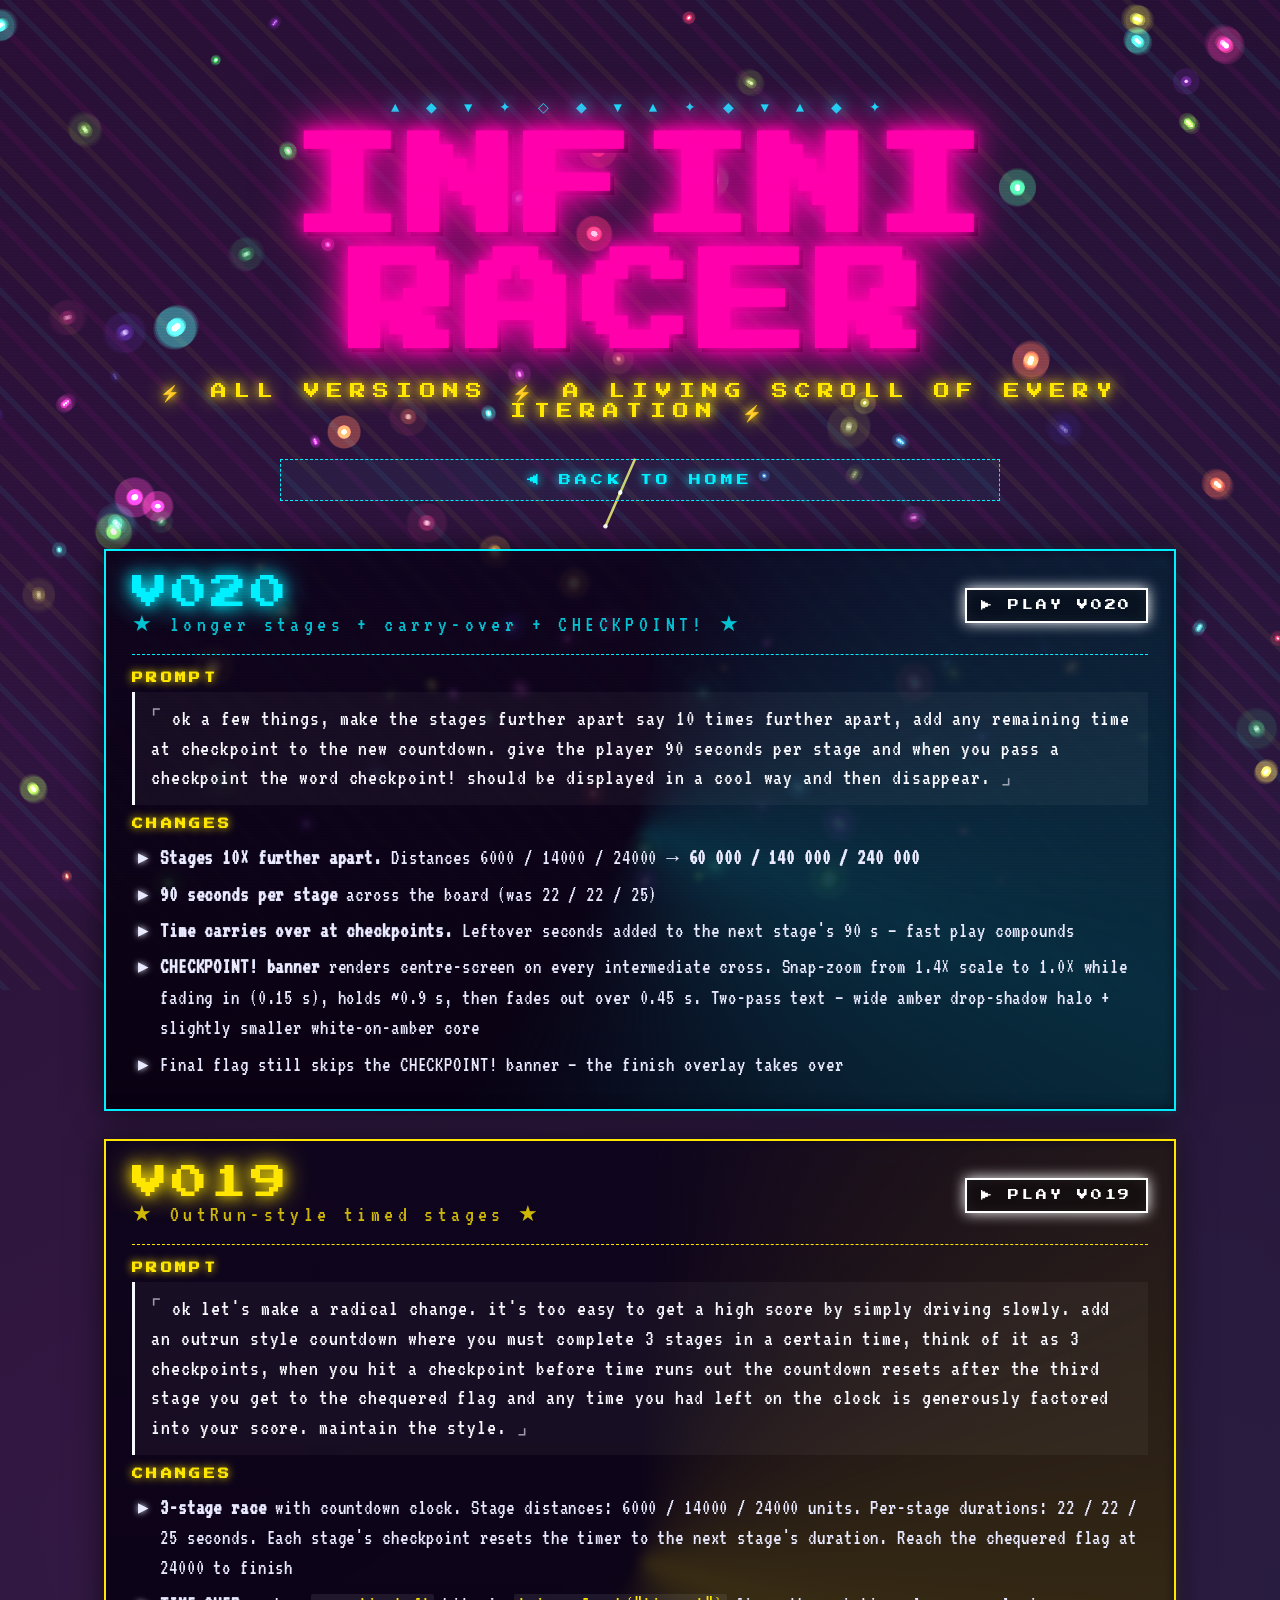
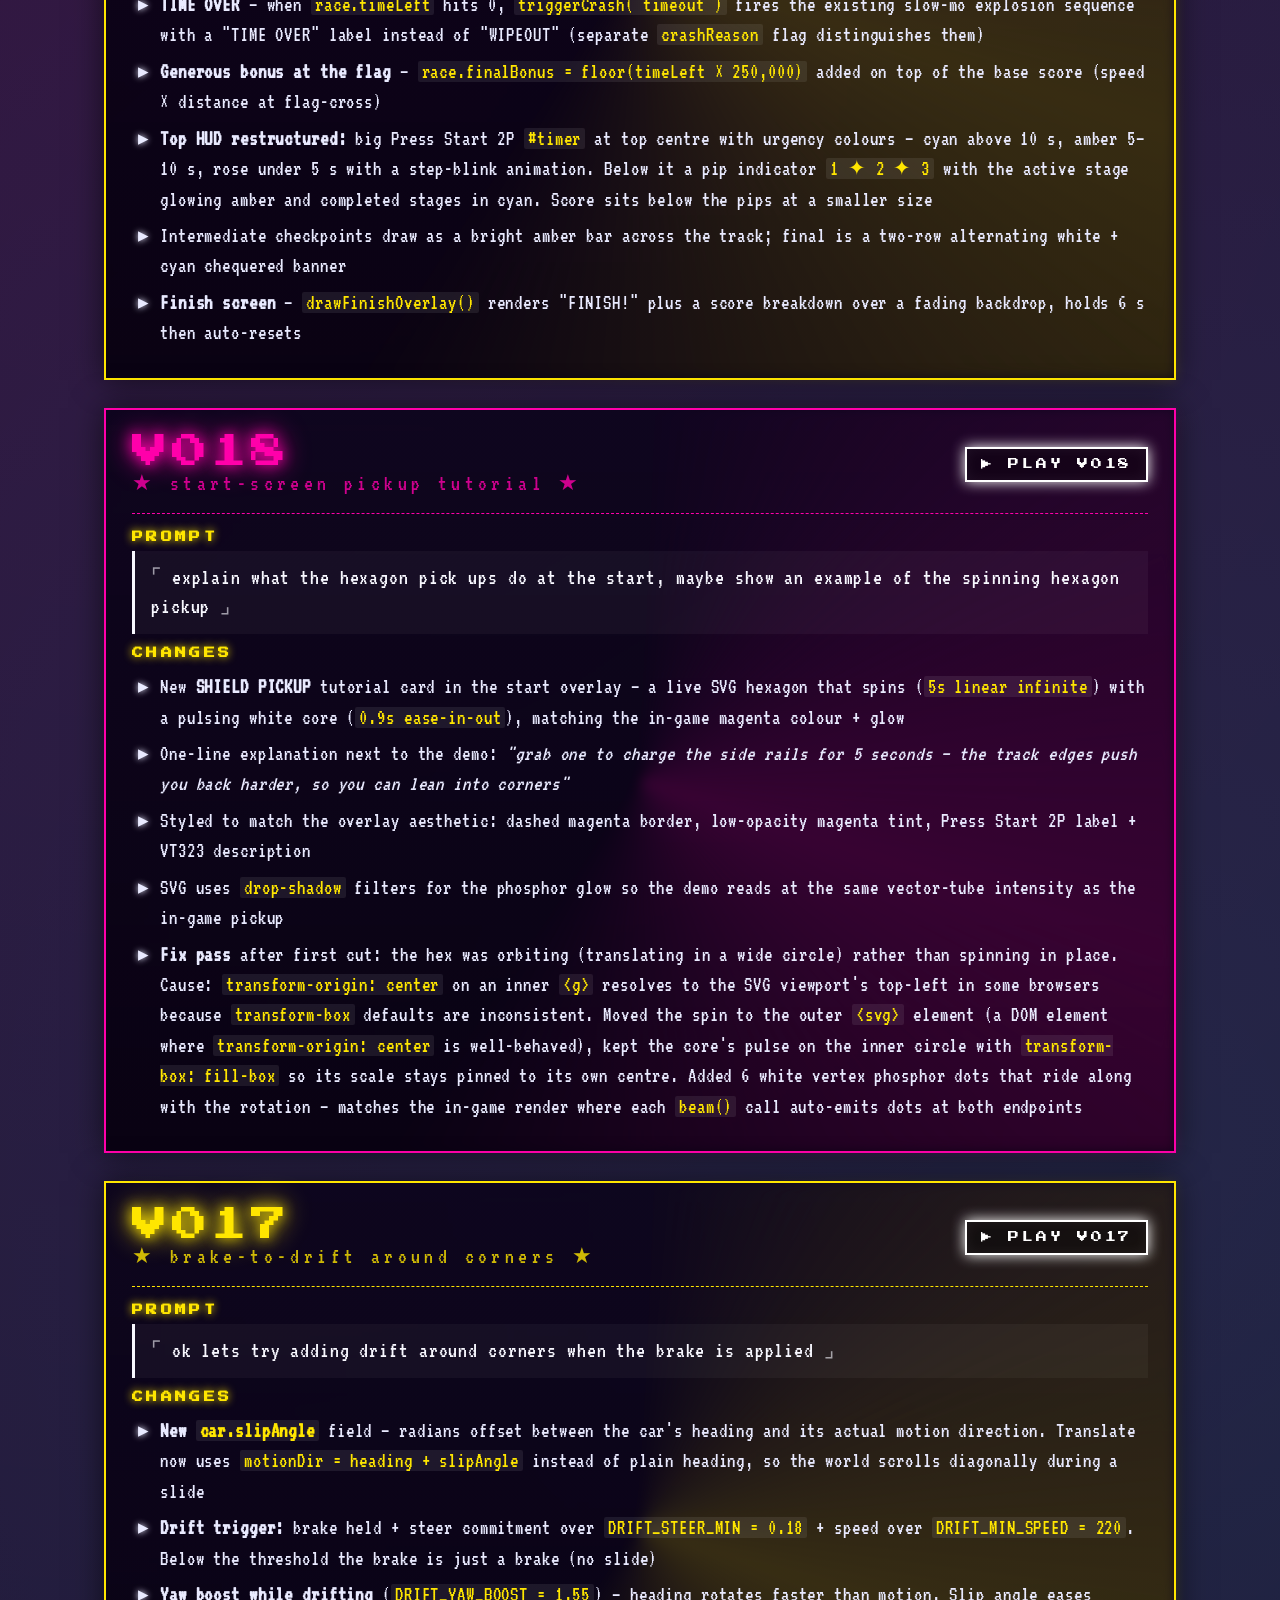
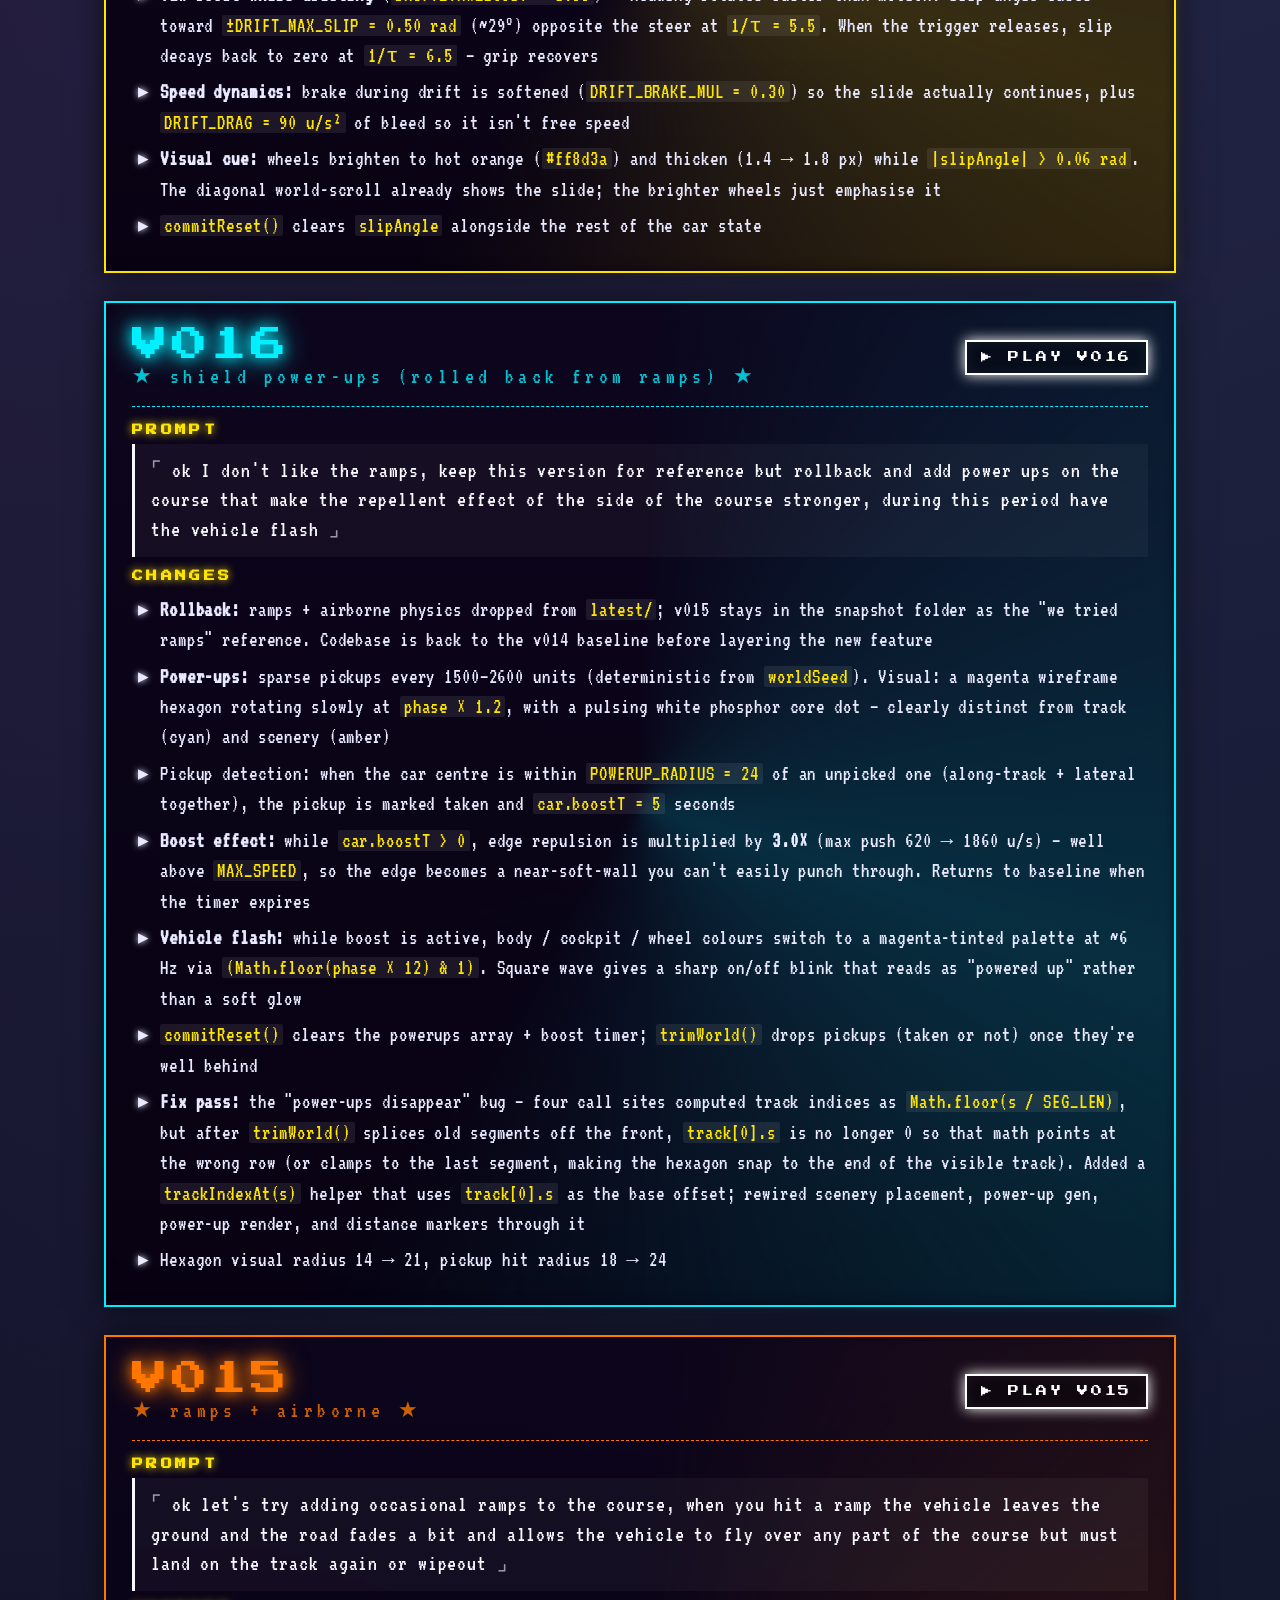
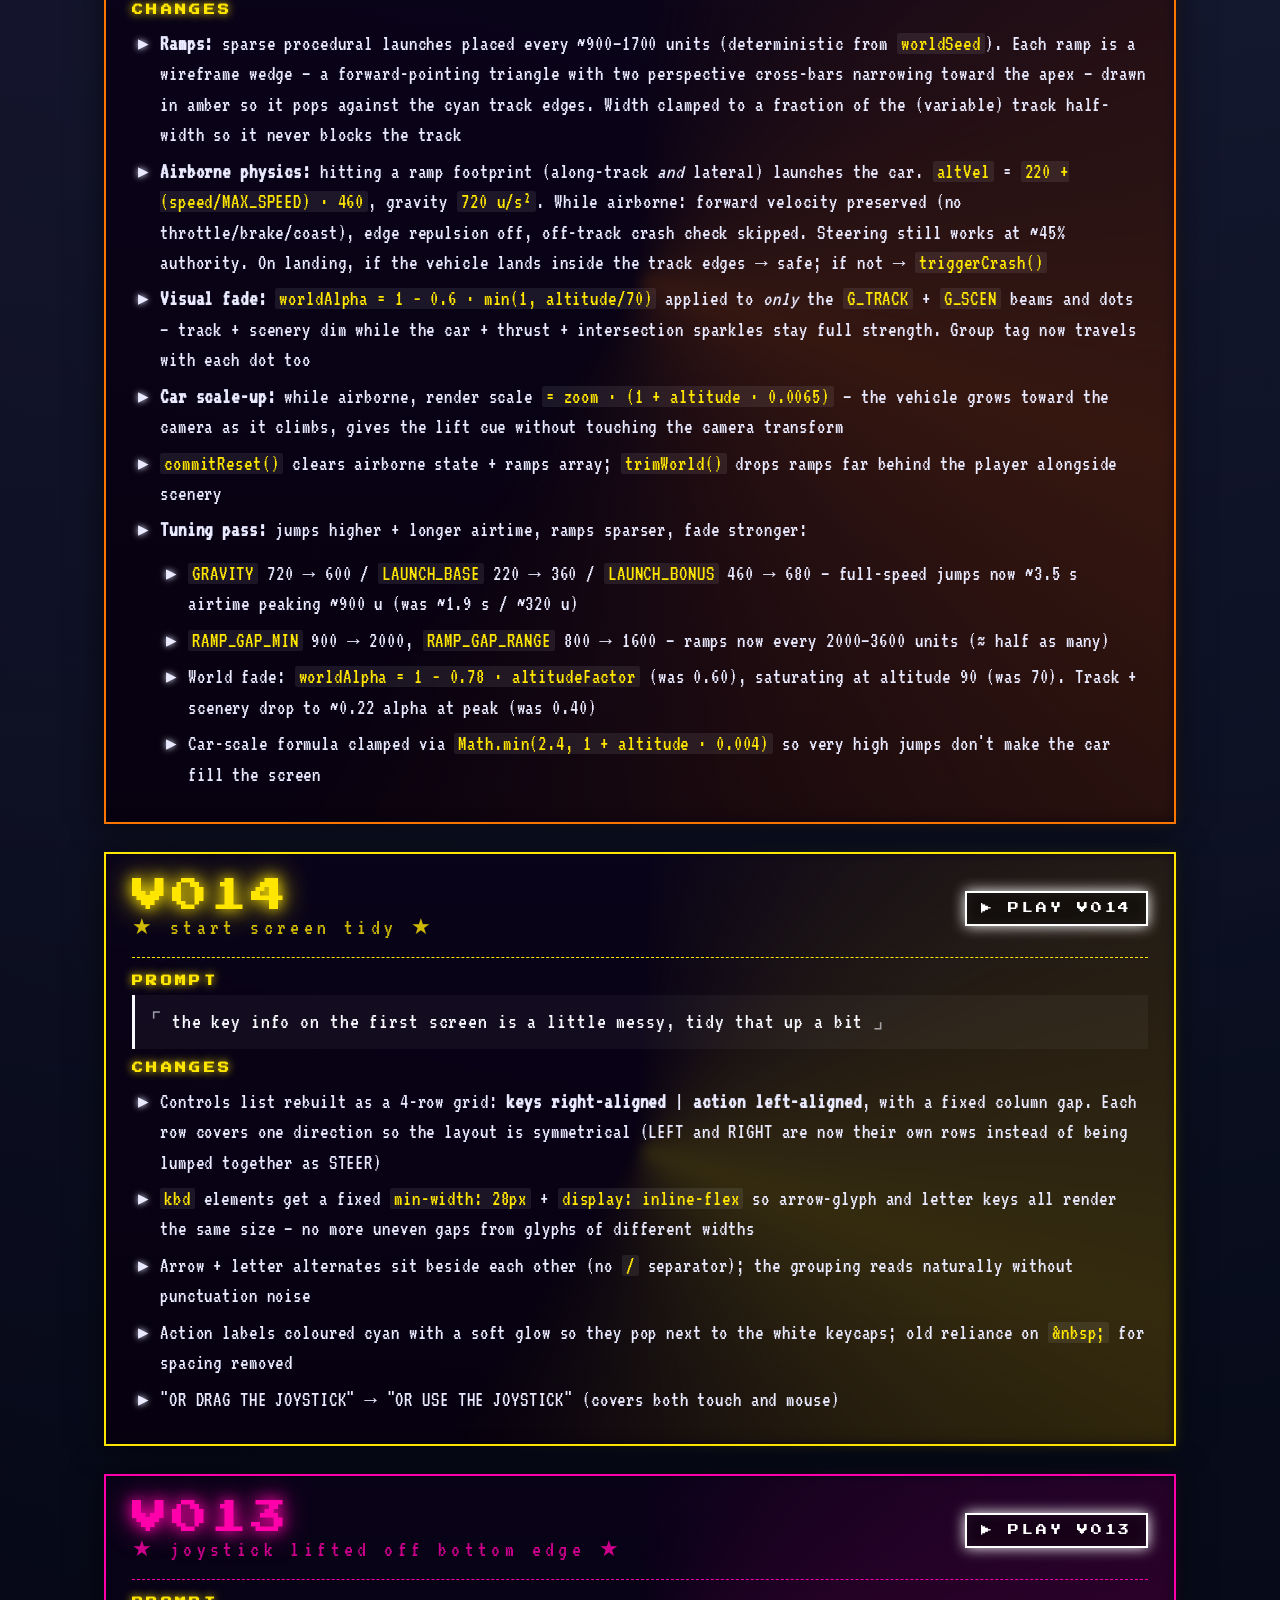
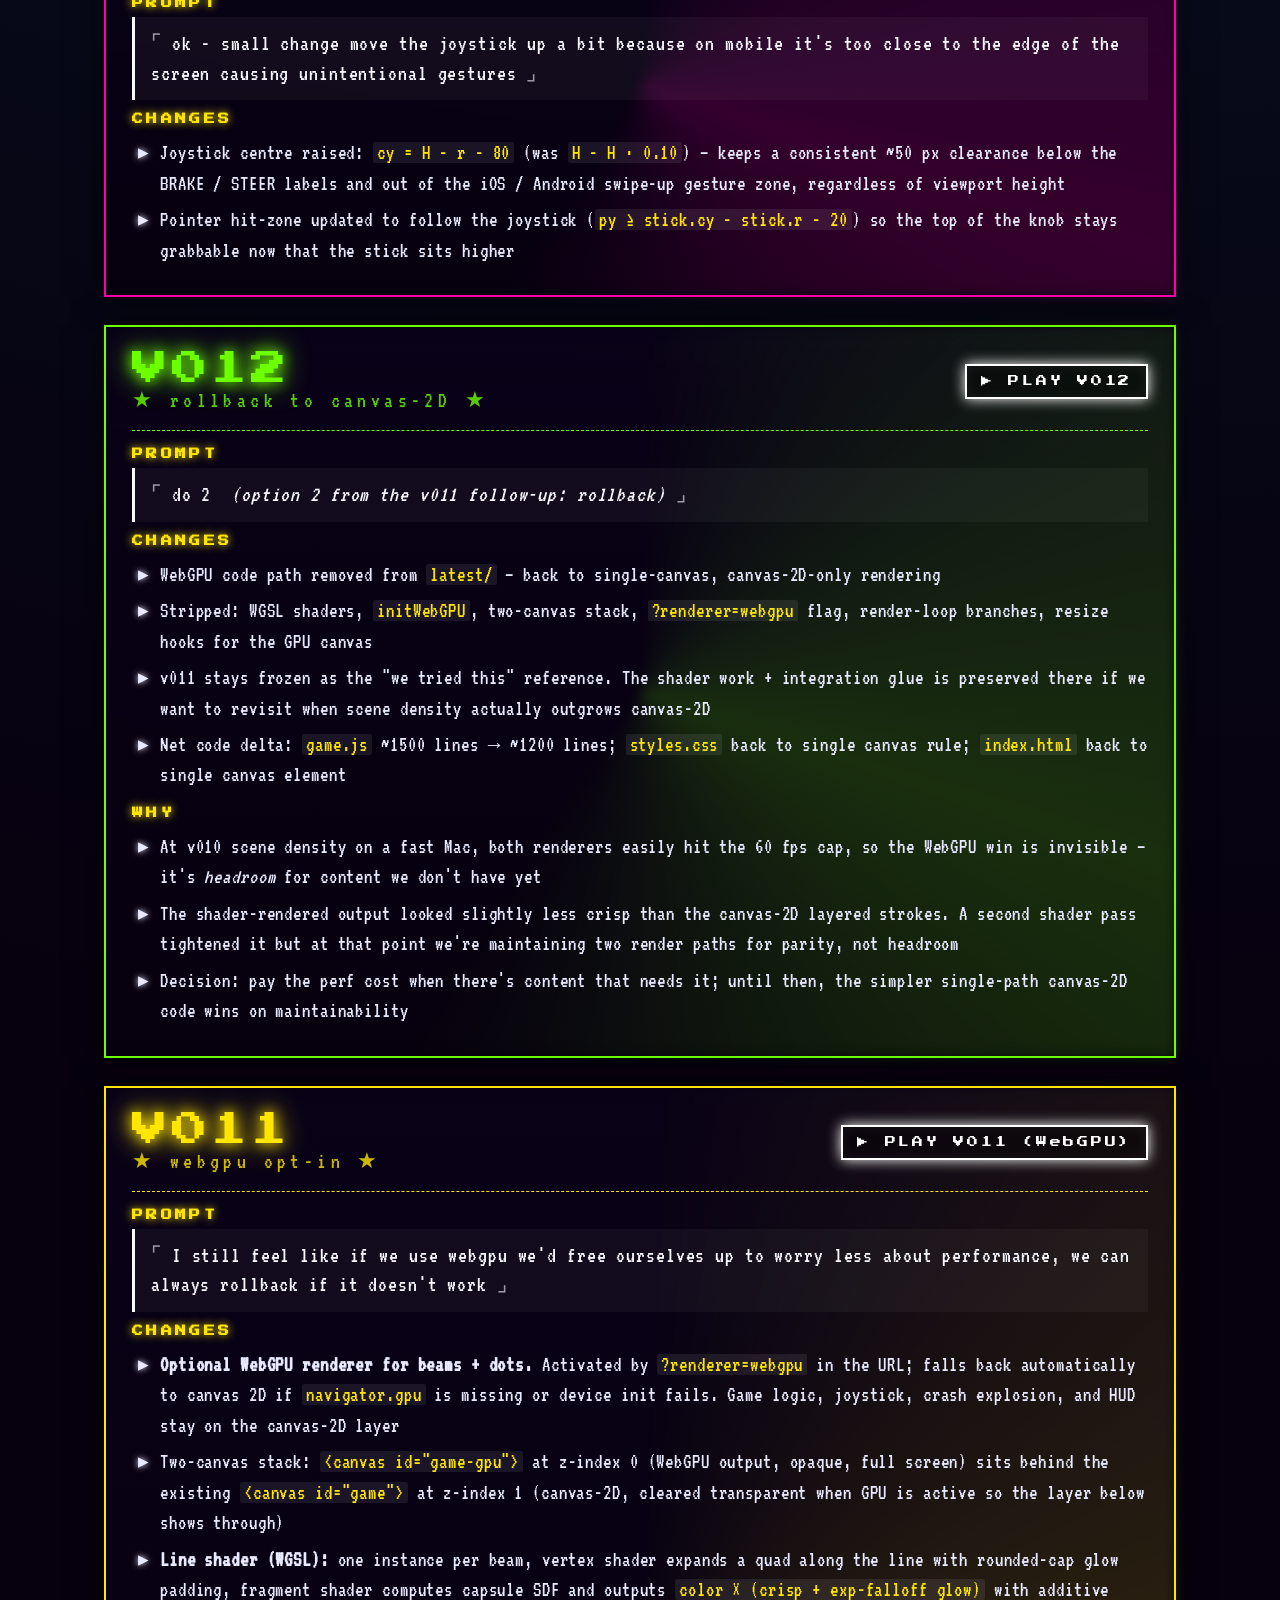
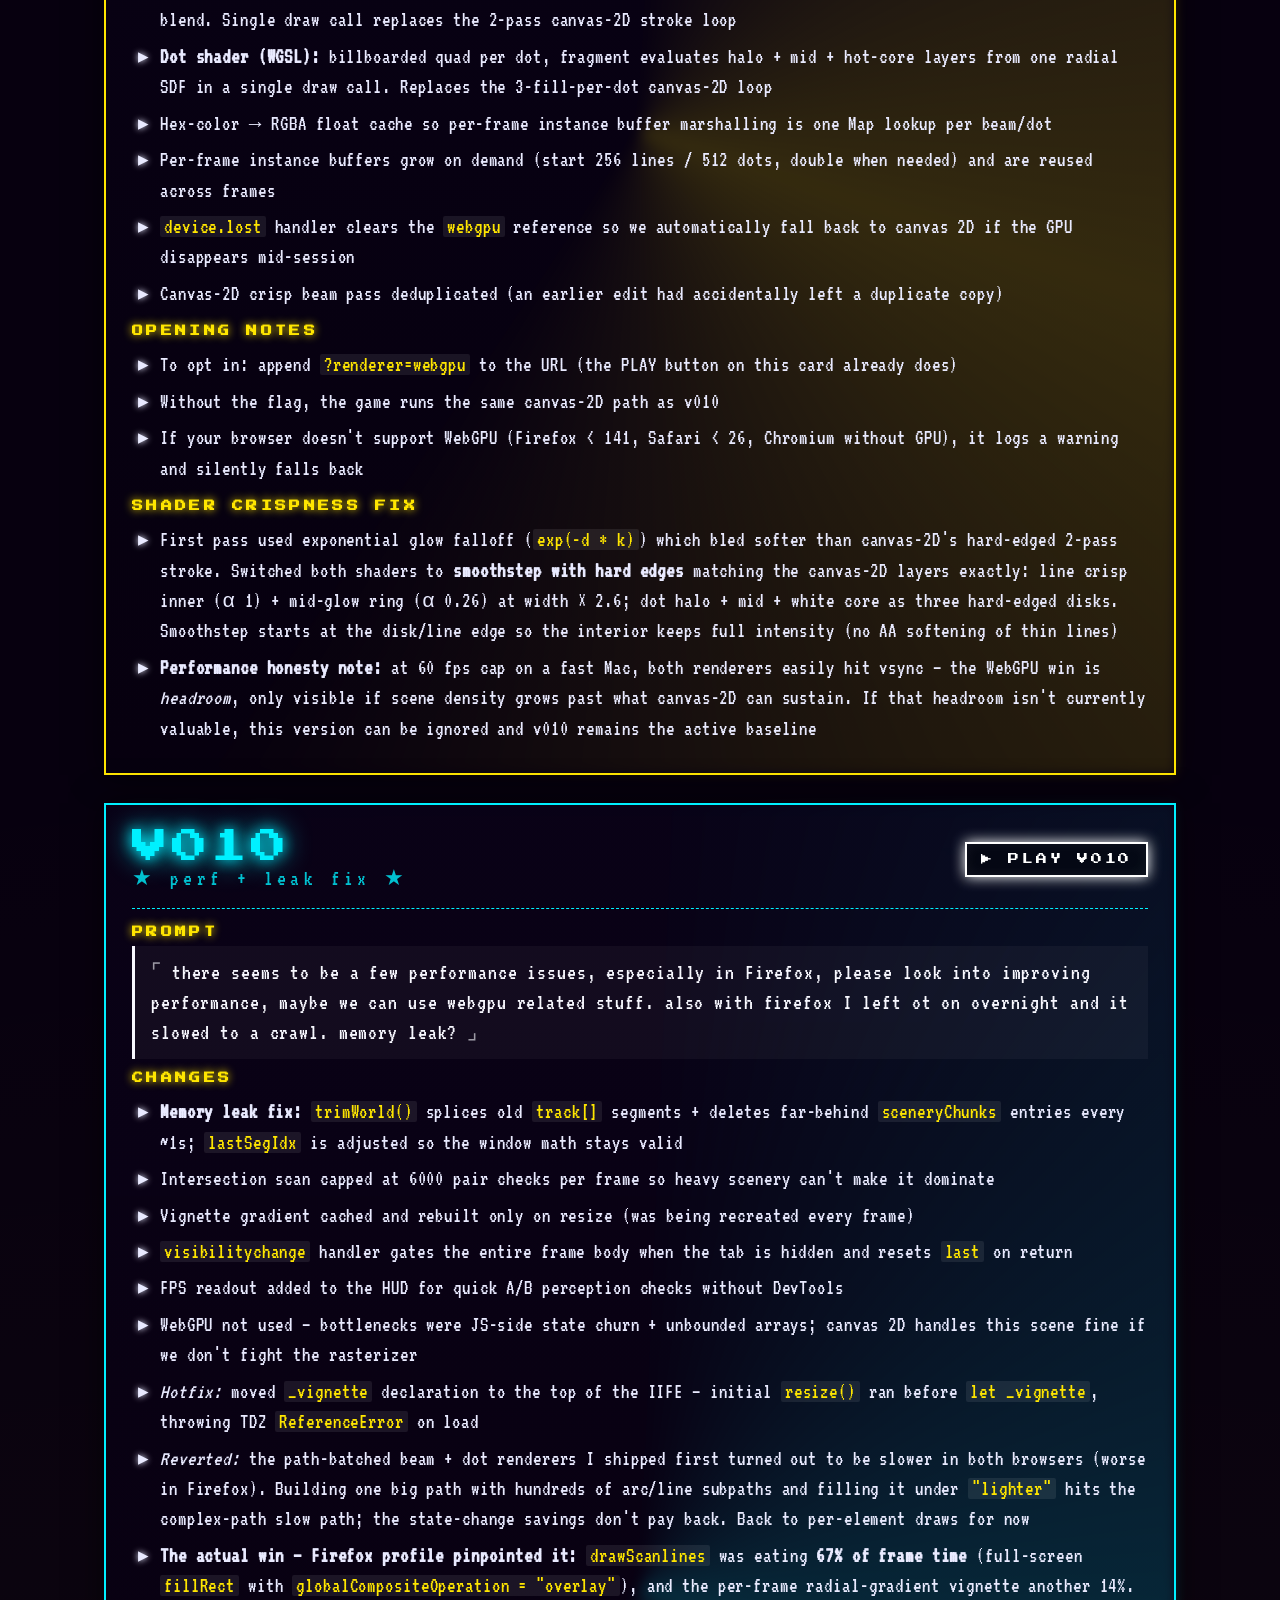
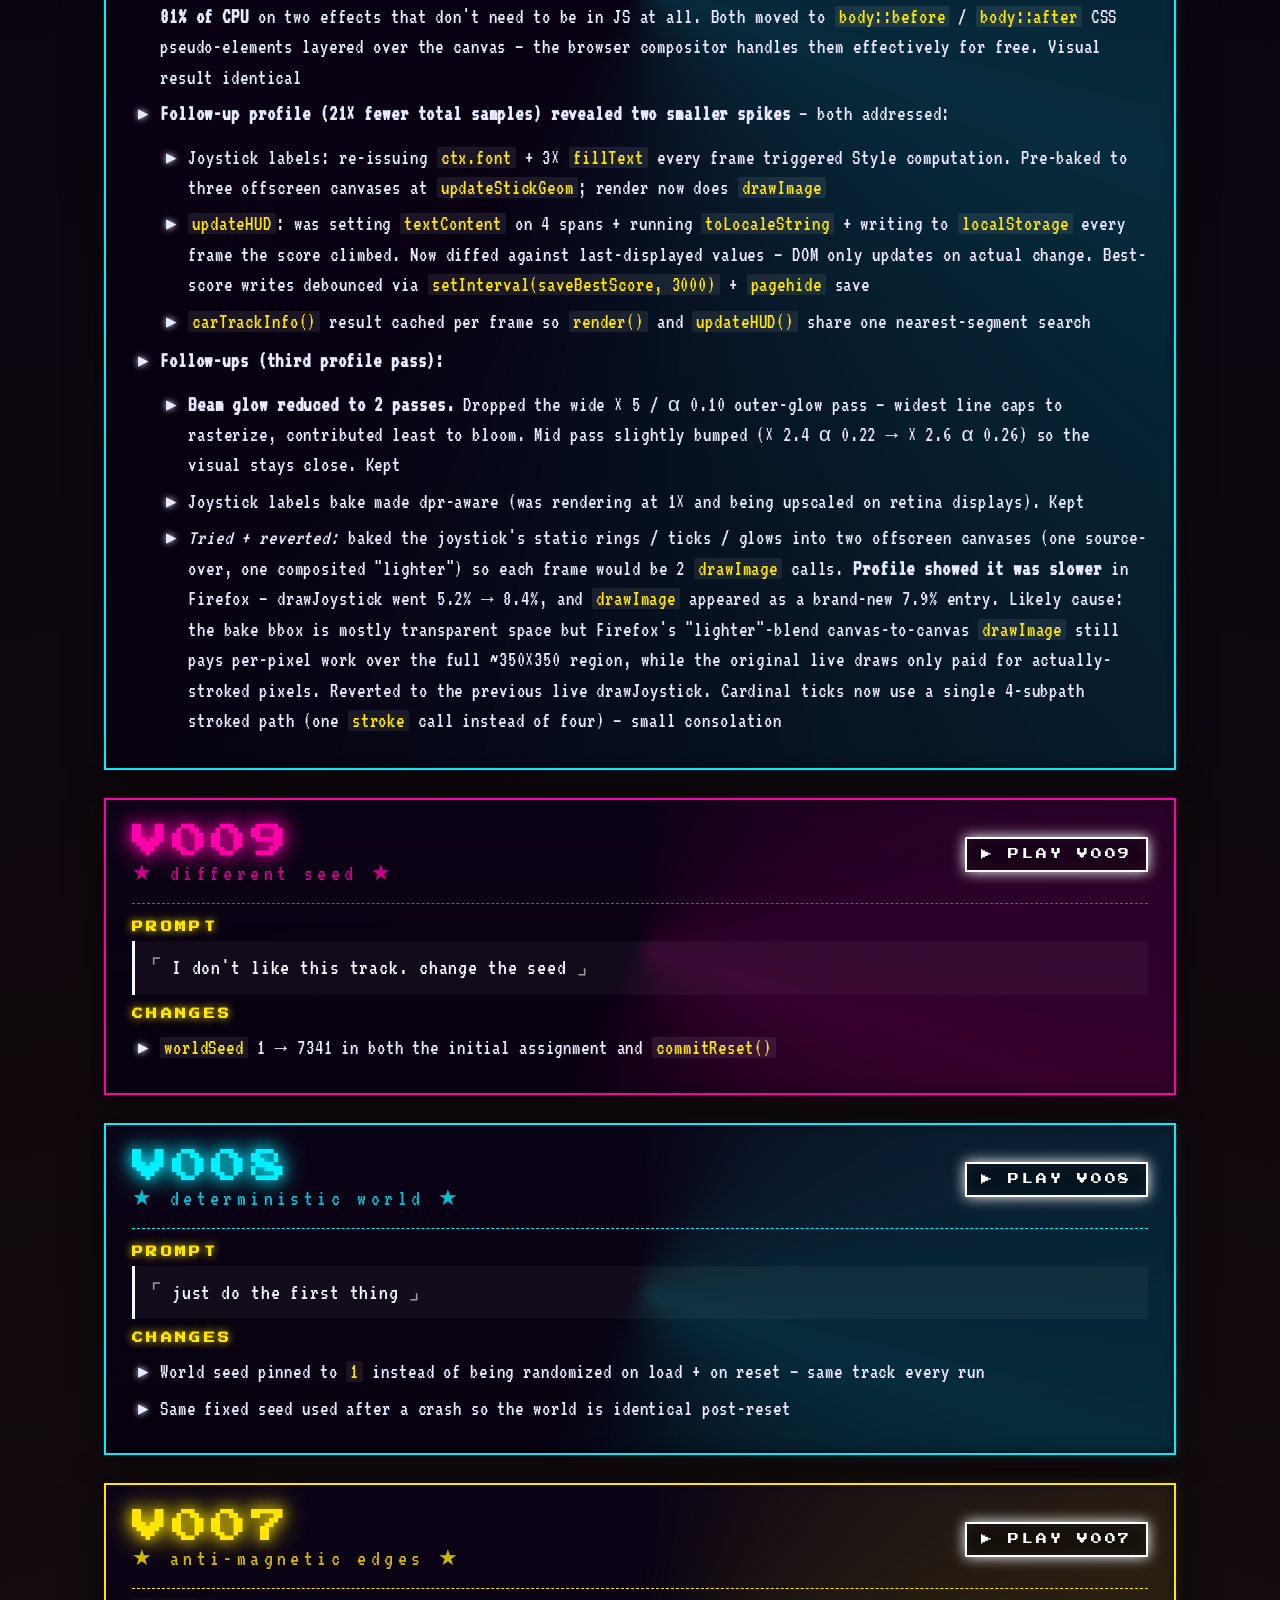
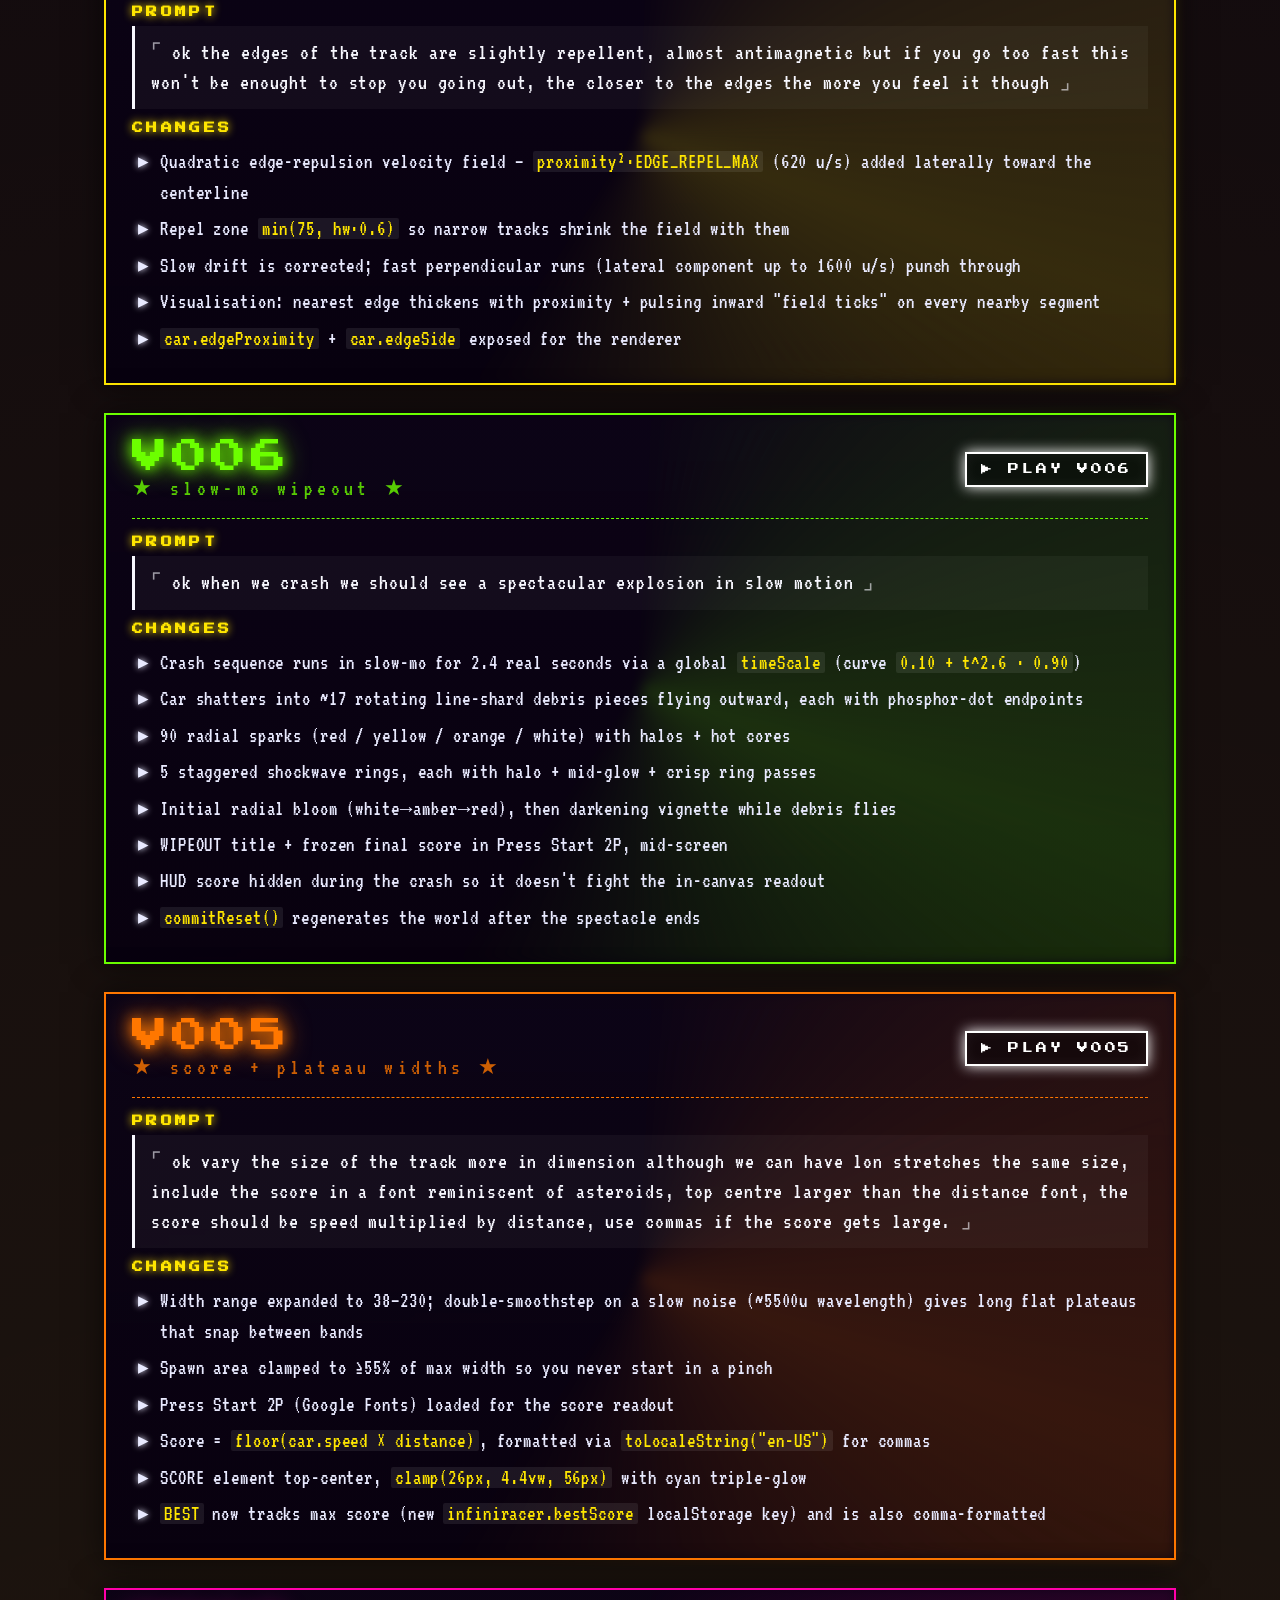
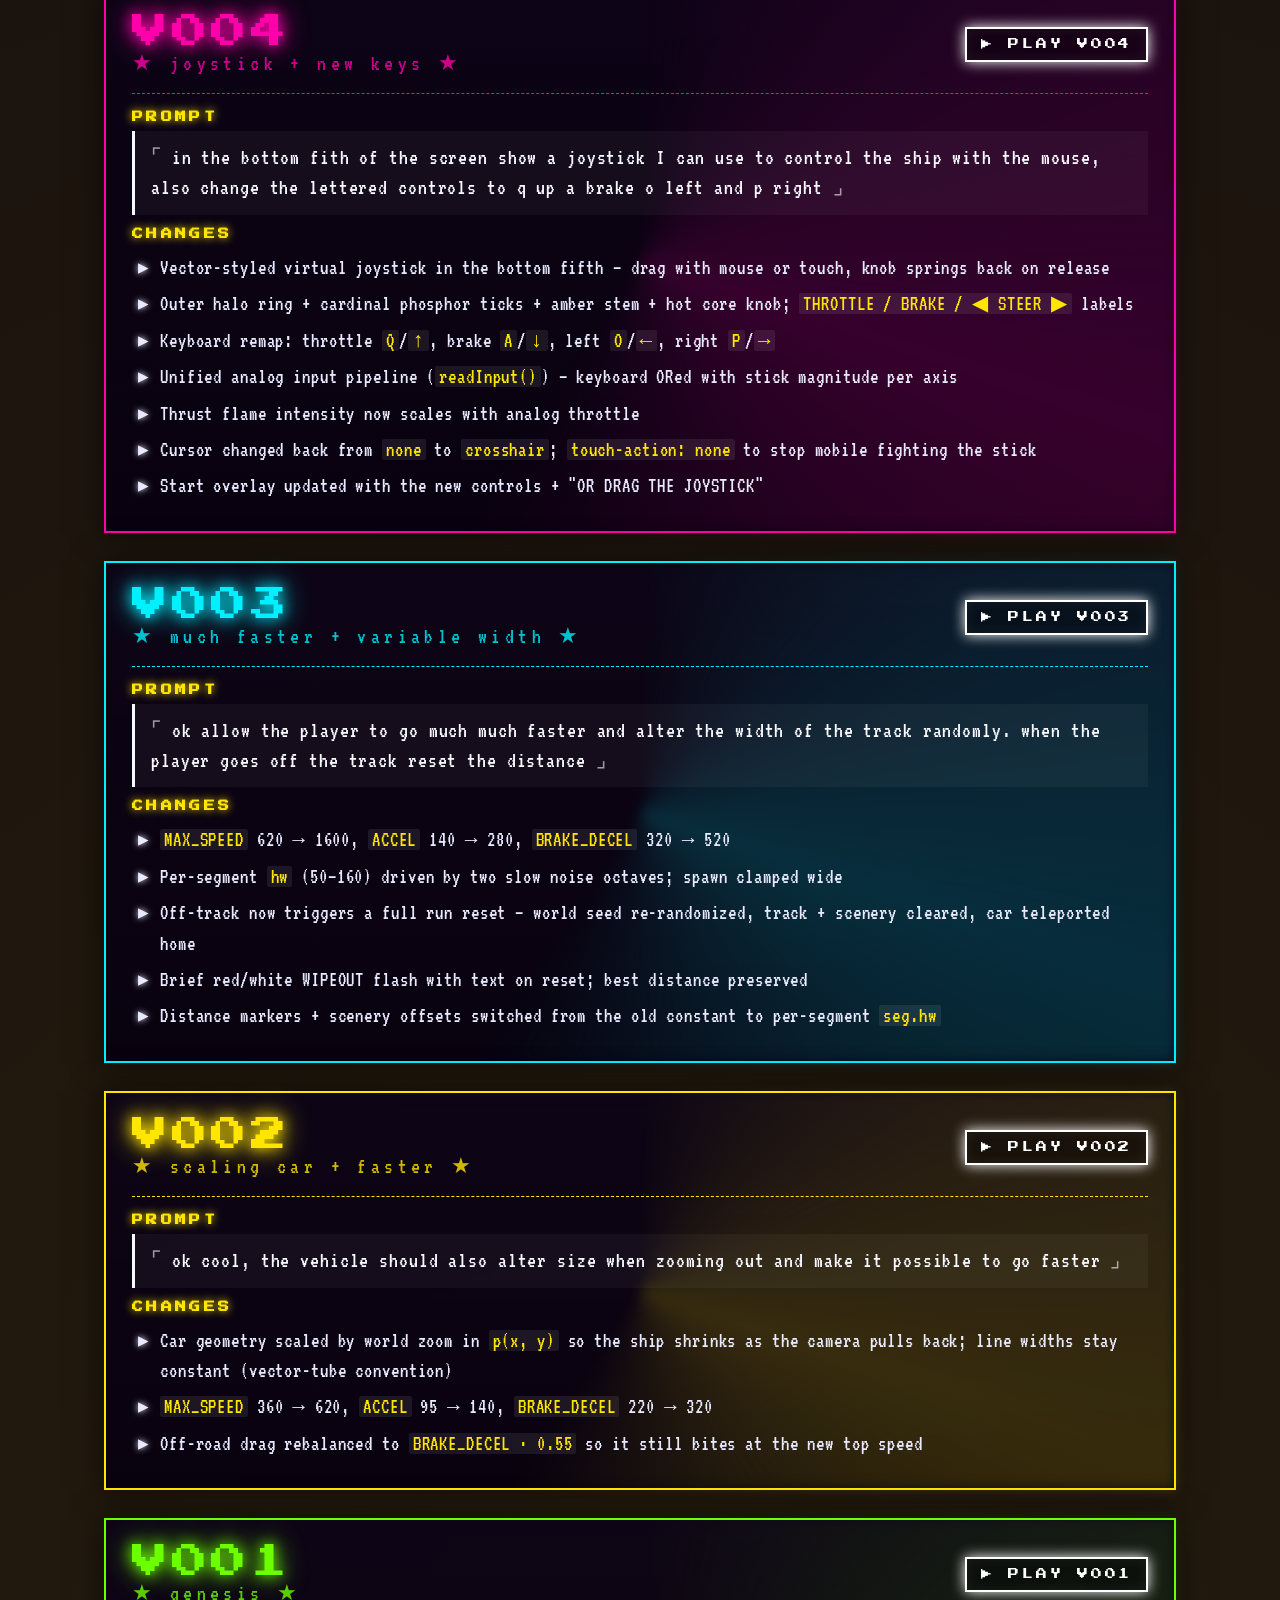
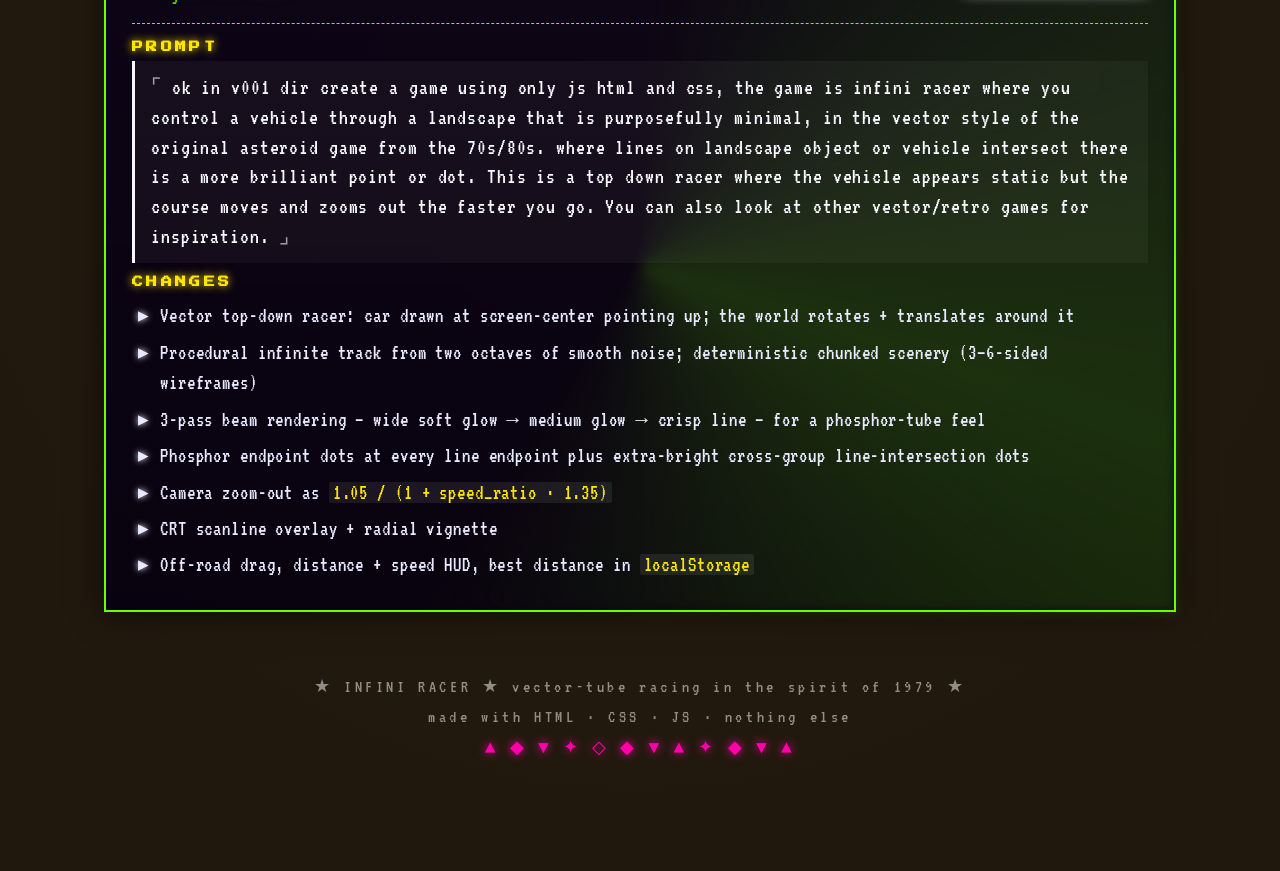
==== commit 1aa49c2b: "v021: tighter clock (60s/stage) + slightly longer race - Per-stage duration 90s -> 60s. Base budget " ====
--- a/versions.html
+++ b/versions.html
@@ -25,6 +25,29 @@
     <a class="all-versions-link" href="index.html">◀ BACK TO HOME</a>
 
     <section class="versions">
+
+      <!-- v020 -->
+      <article class="ver acc-2">
+        <div class="ver-header">
+          <div>
+            <div class="ver-no">V020</div>
+            <div class="ver-tag">★ longer stages + carry-over + CHECKPOINT! ★</div>
+          </div>
+          <a class="ver-play" href="v020/">▶ PLAY V020</a>
+        </div>
+        <div class="step">
+          <h3>PROMPT</h3>
+          <blockquote>ok a few things, make the stages further apart say 10 times further apart, add any remaining time at checkpoint to the new countdown. give the player 90 seconds per stage and when you pass a checkpoint the word checkpoint! should be displayed in a cool way and then disappear.</blockquote>
+          <h3>CHANGES</h3>
+          <ul>
+            <li><strong>Stages 10× further apart.</strong> Distances 6000 / 14000 / 24000 → <strong>60 000 / 140 000 / 240 000</strong></li>
+            <li><strong>90 seconds per stage</strong> across the board (was 22 / 22 / 25)</li>
+            <li><strong>Time carries over at checkpoints.</strong> Leftover seconds added to the next stage's 90 s — fast play compounds</li>
+            <li><strong>CHECKPOINT! banner</strong> renders centre-screen on every intermediate cross. Snap-zoom from 1.4× scale to 1.0× while fading in (0.15 s), holds ~0.9 s, then fades out over 0.45 s. Two-pass text — wide amber drop-shadow halo + slightly smaller white-on-amber core</li>
+            <li>Final flag still skips the CHECKPOINT! banner — the finish overlay takes over</li>
+          </ul>
+        </div>
+      </article>
 
       <!-- v019 -->
       <article class="ver acc-3">
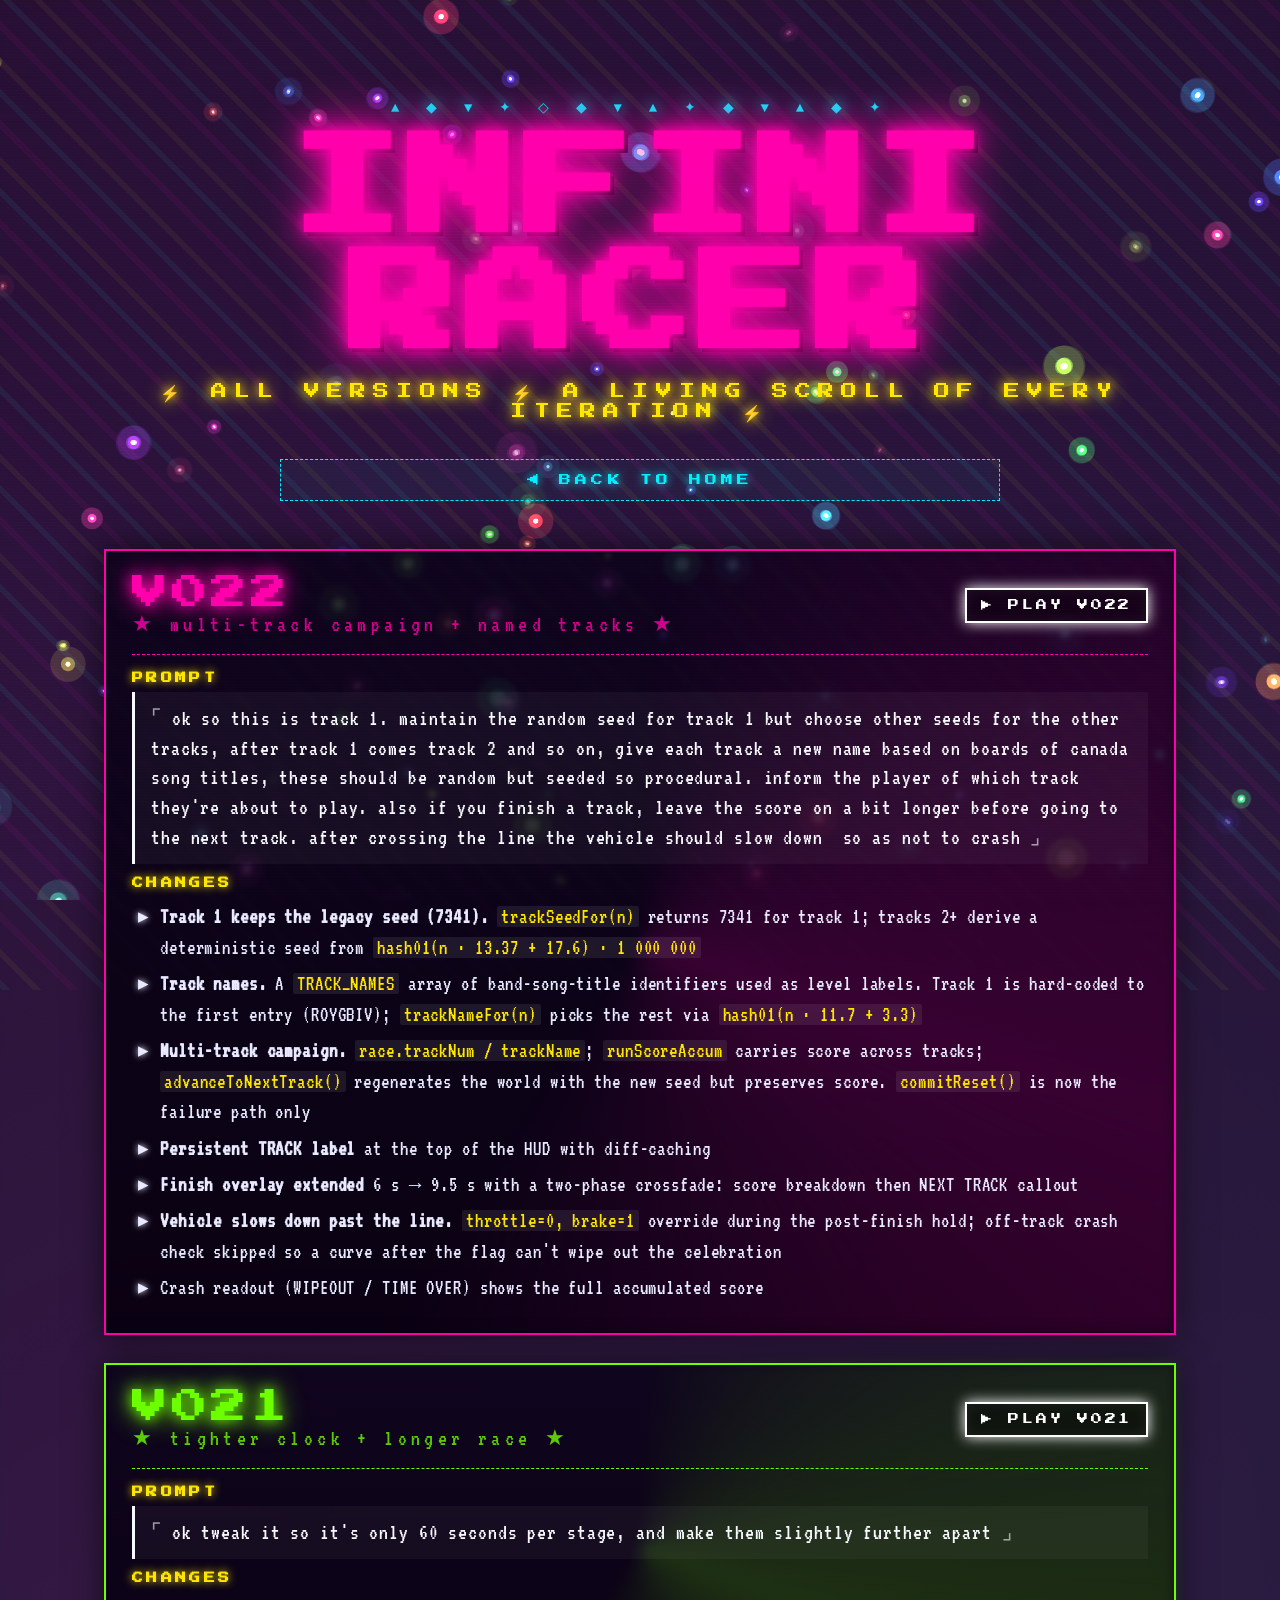
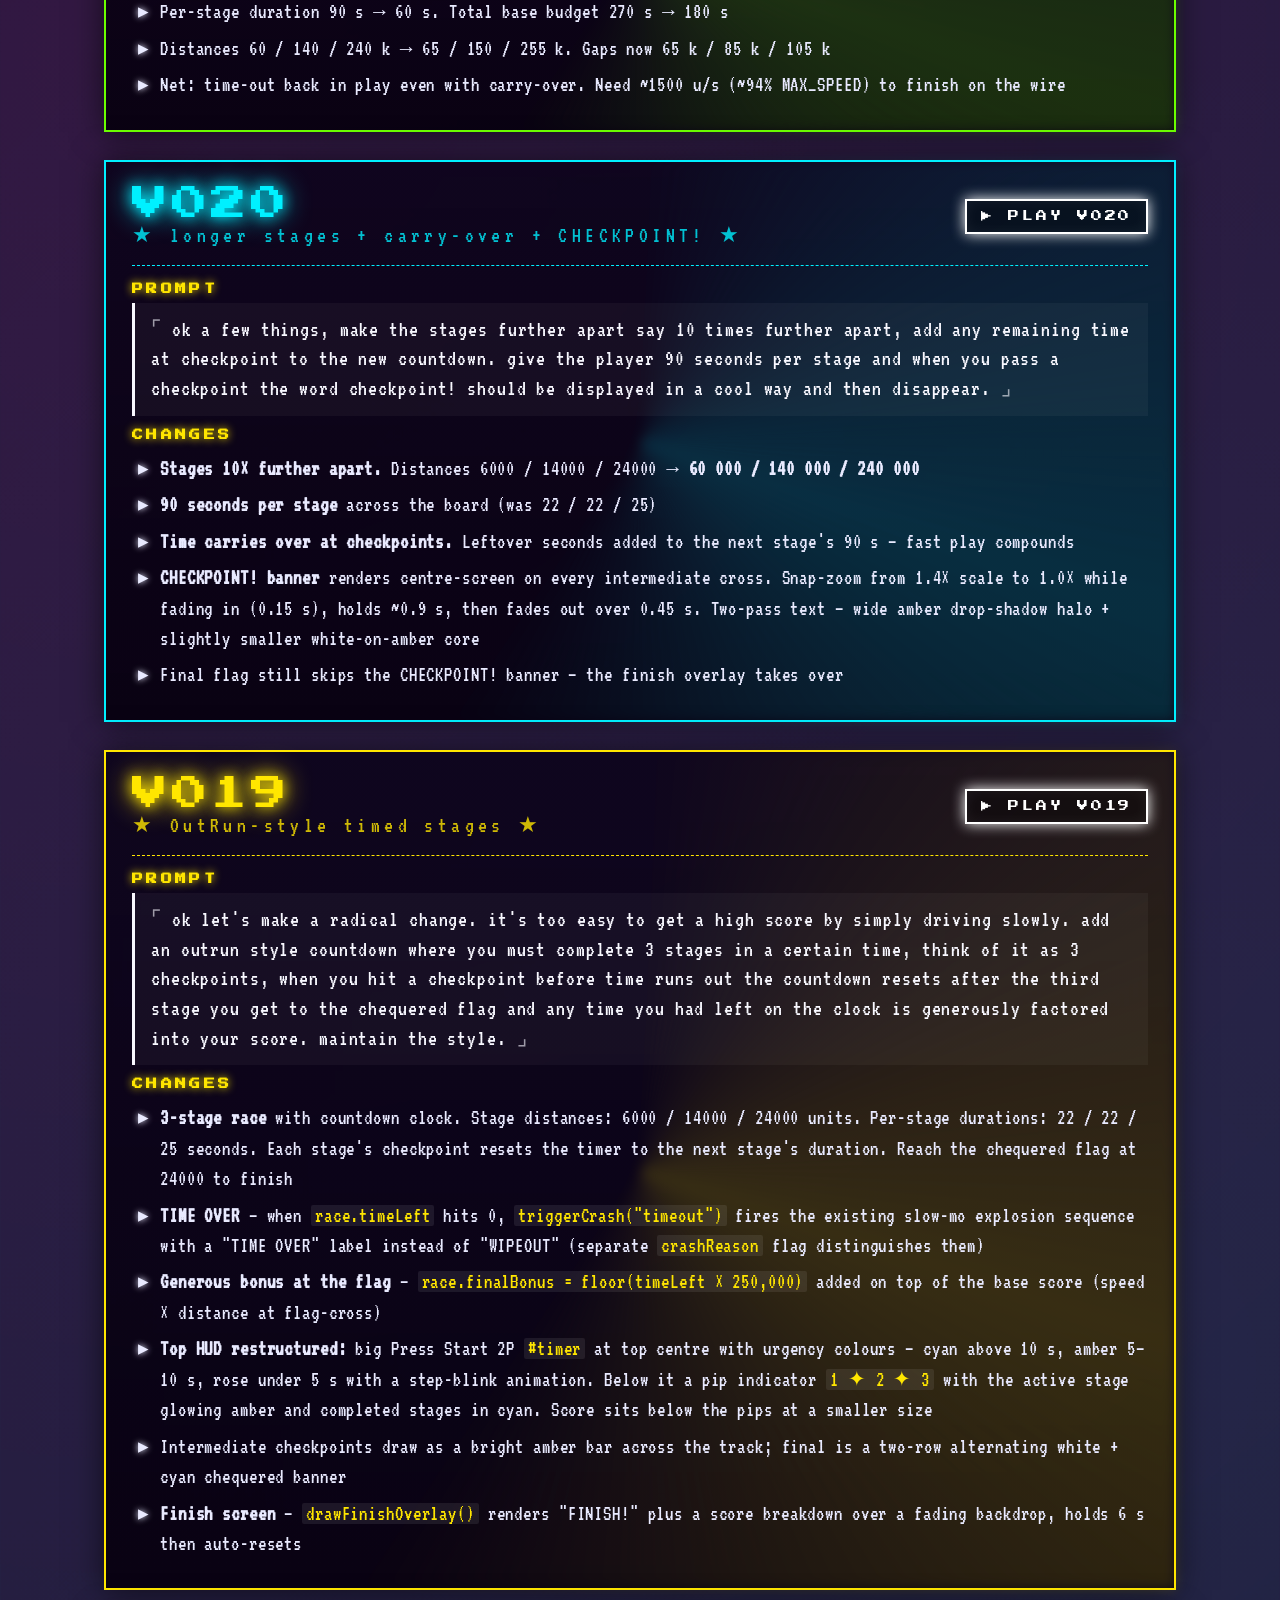
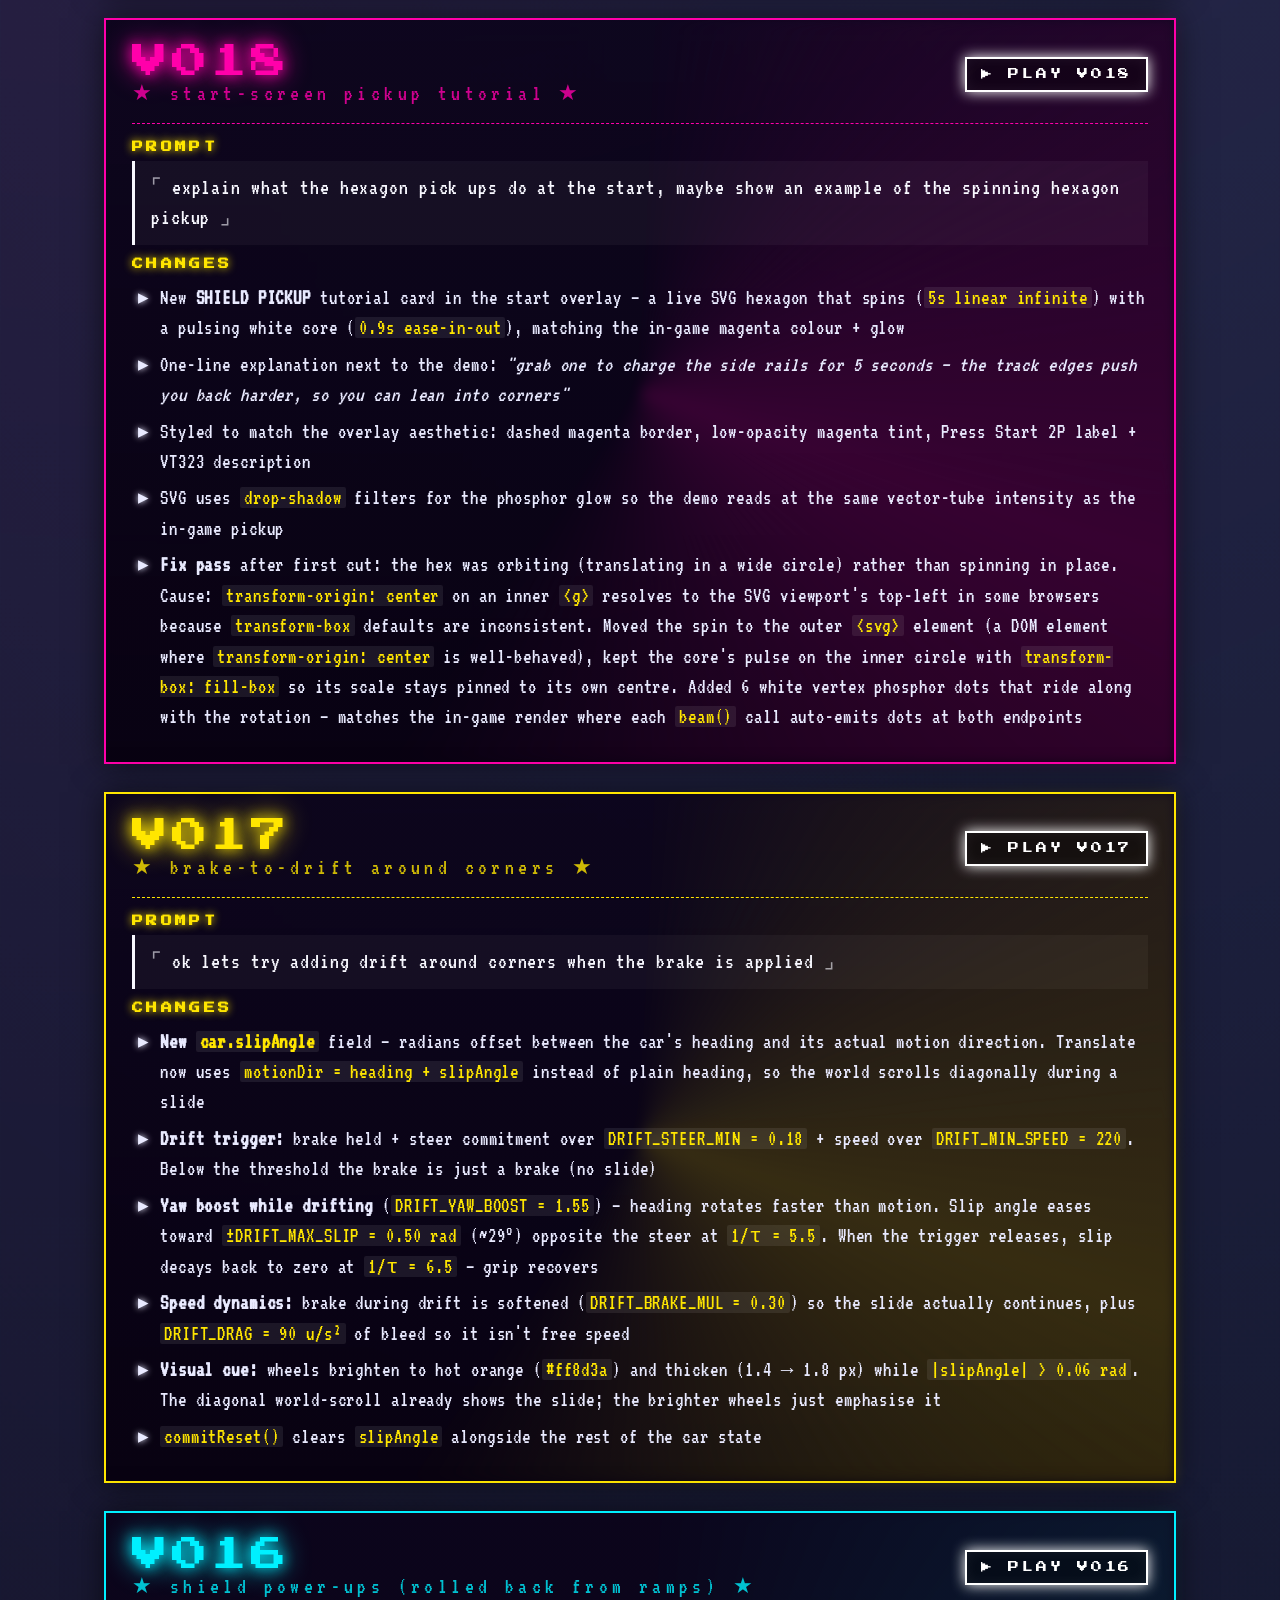
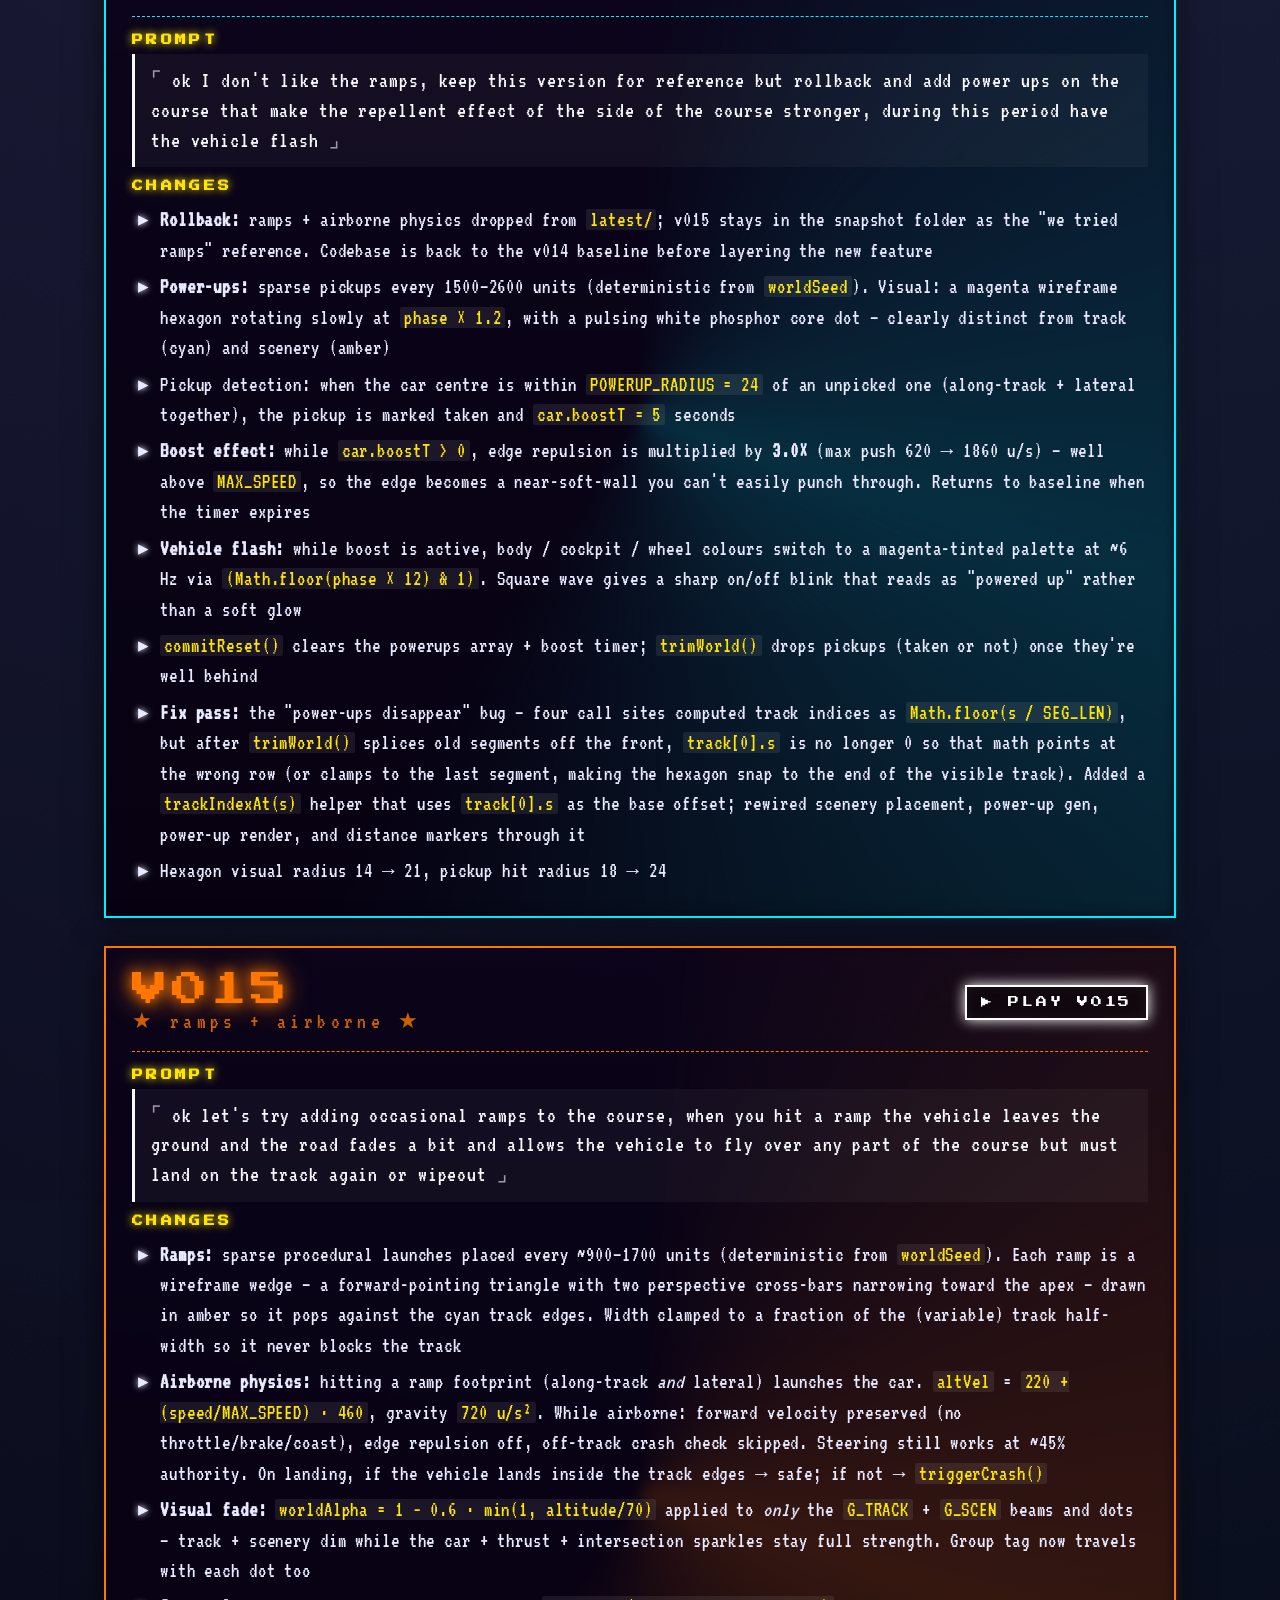
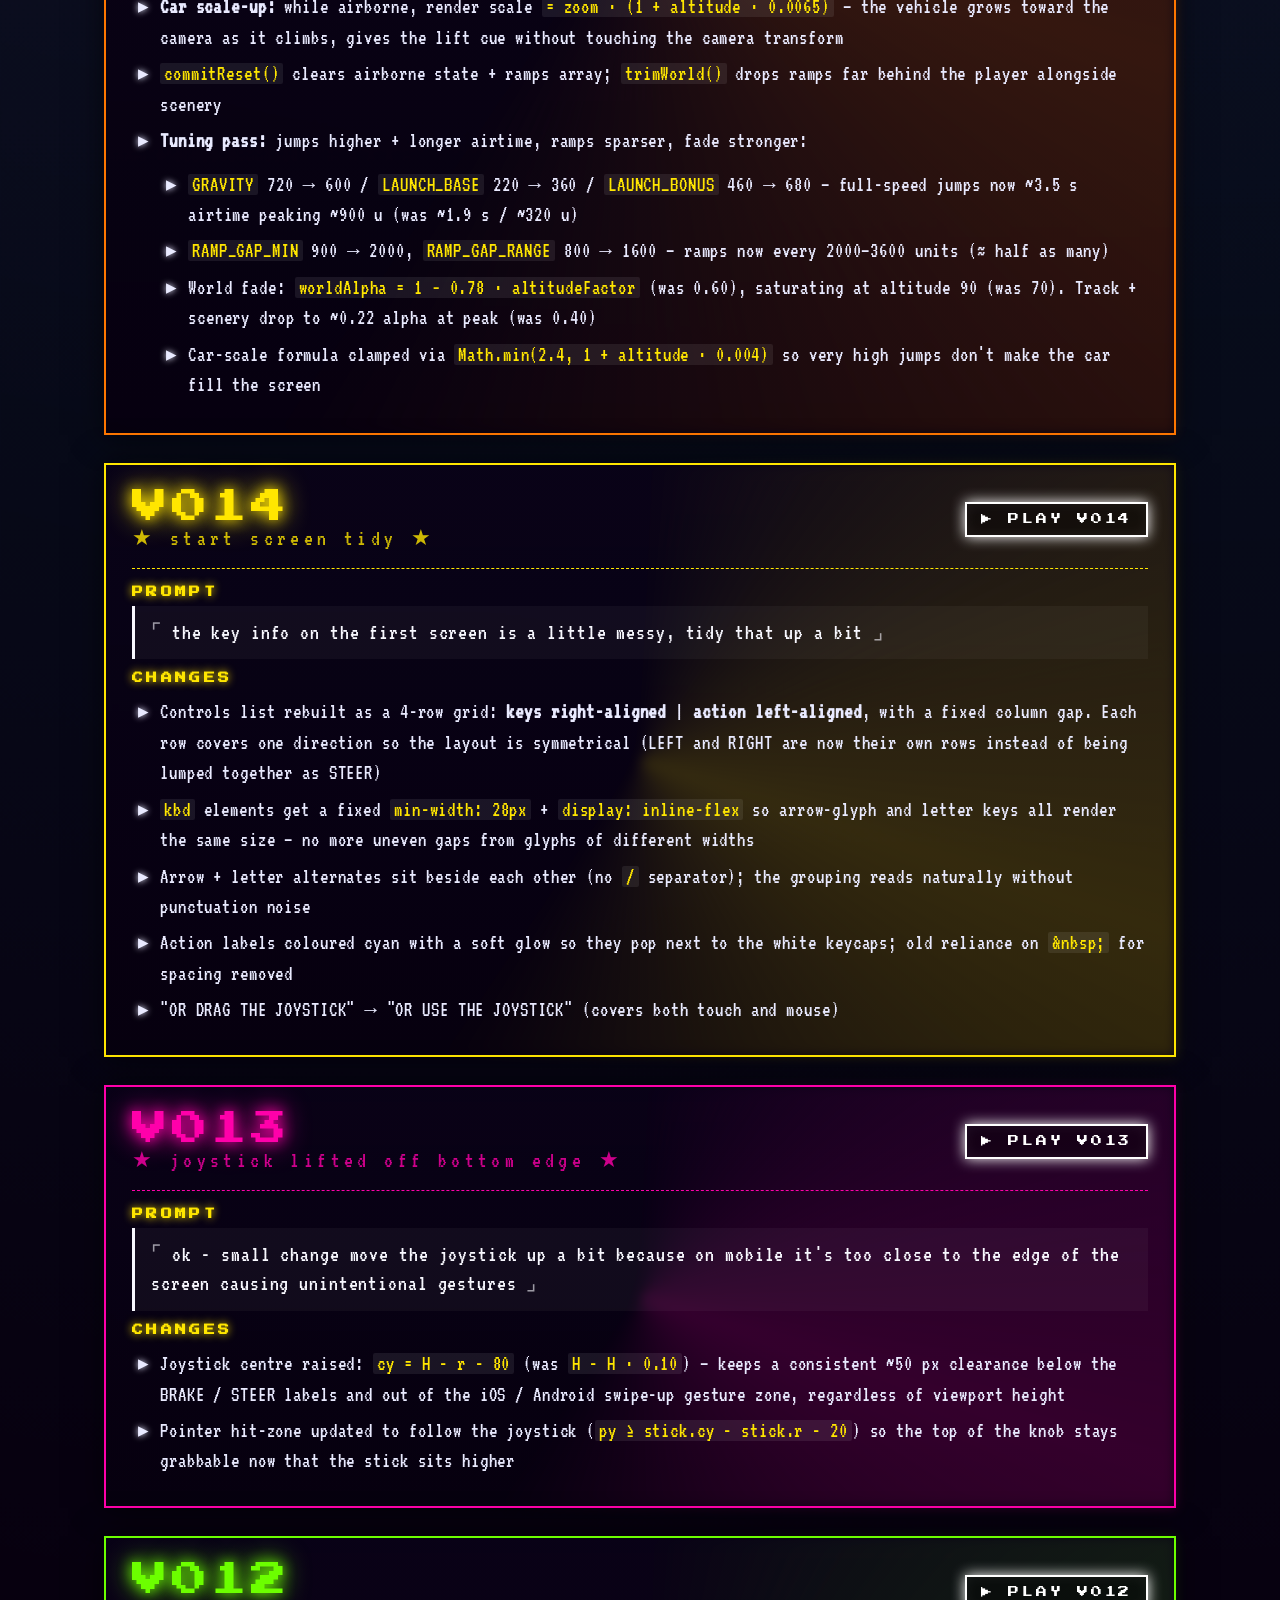
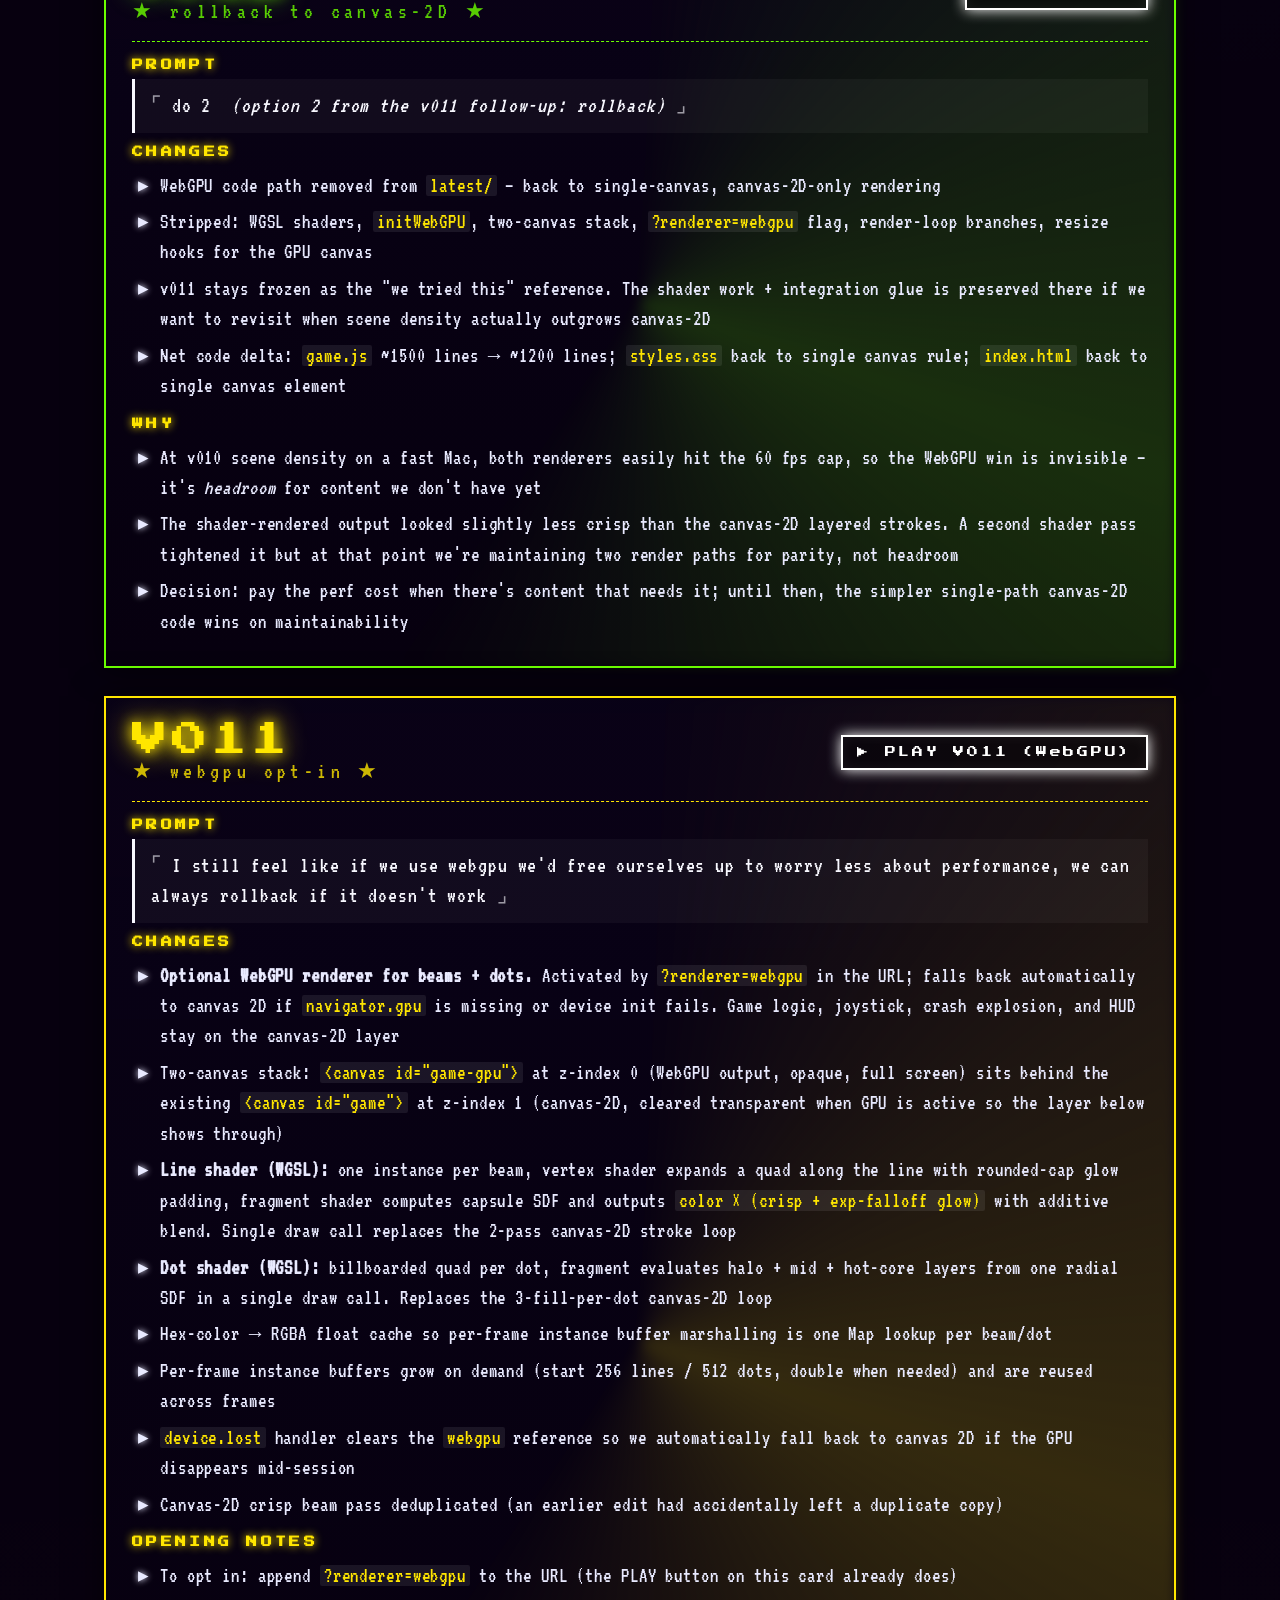
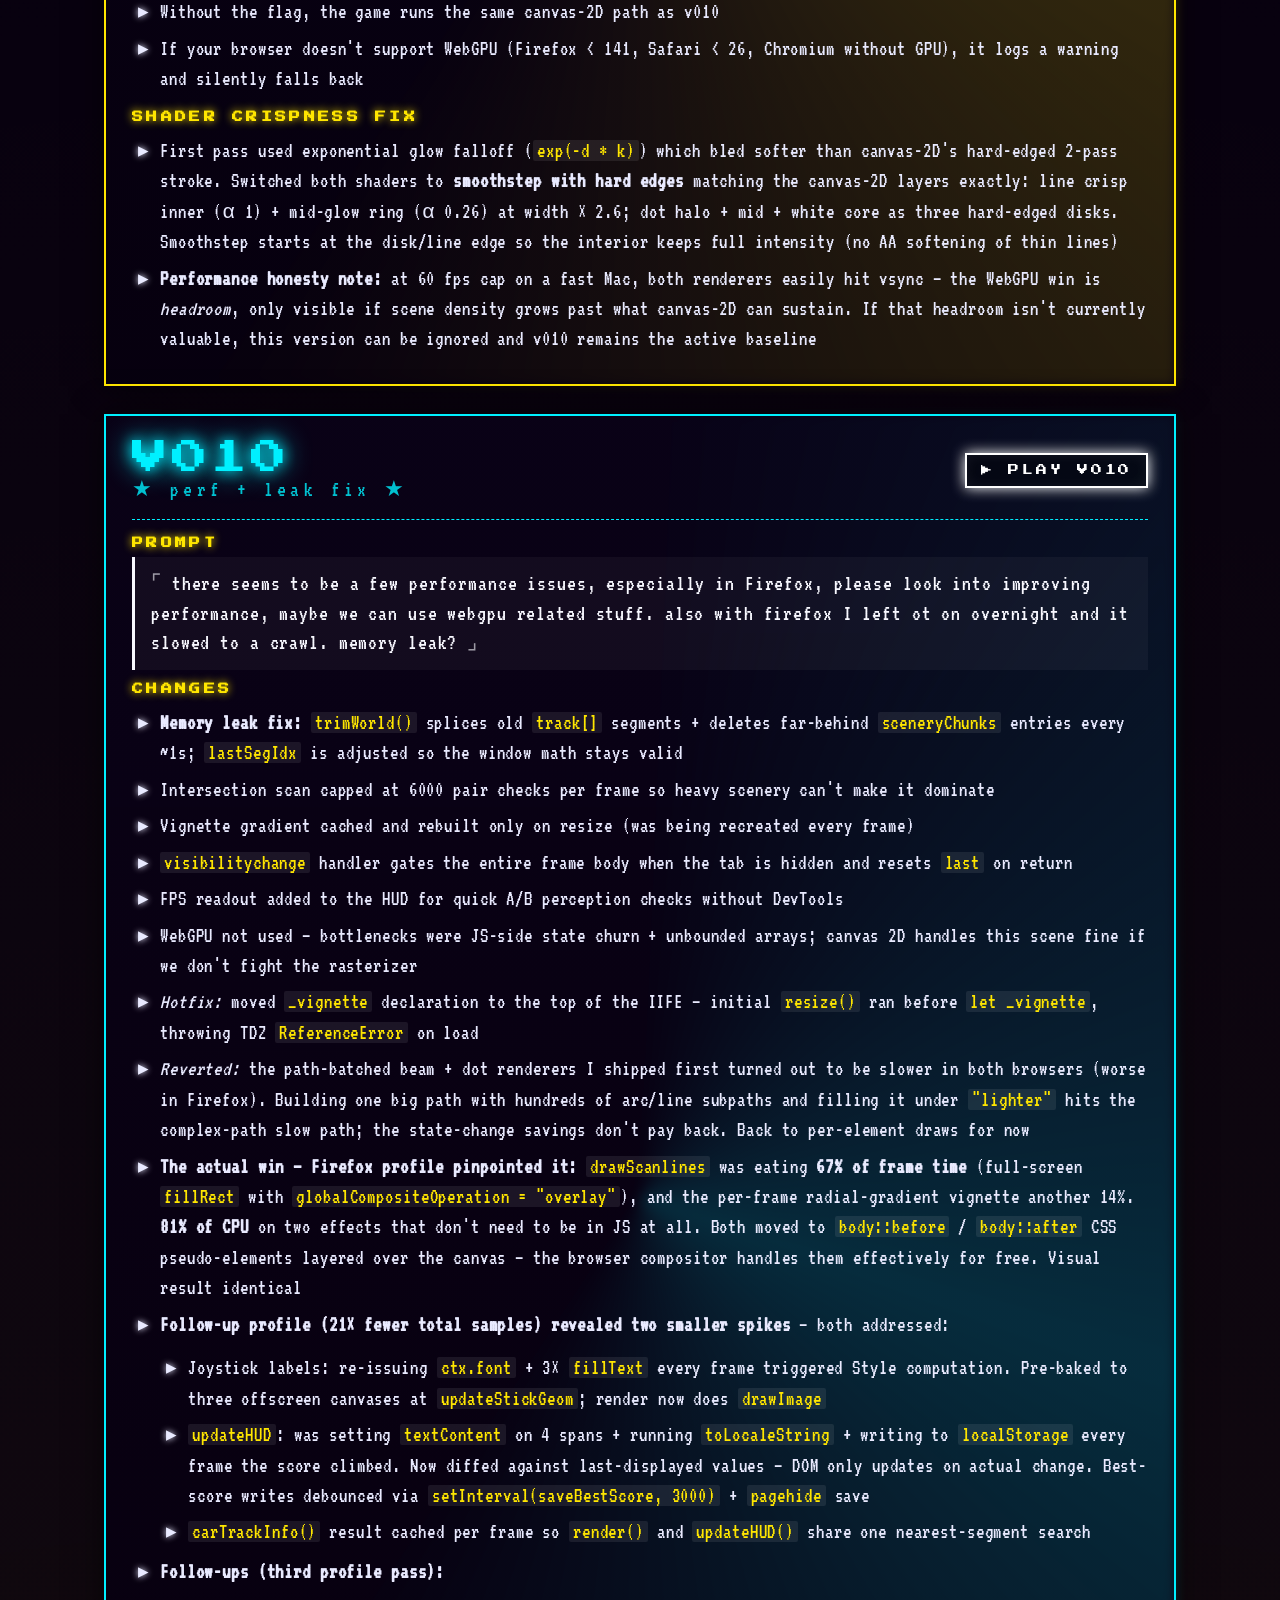
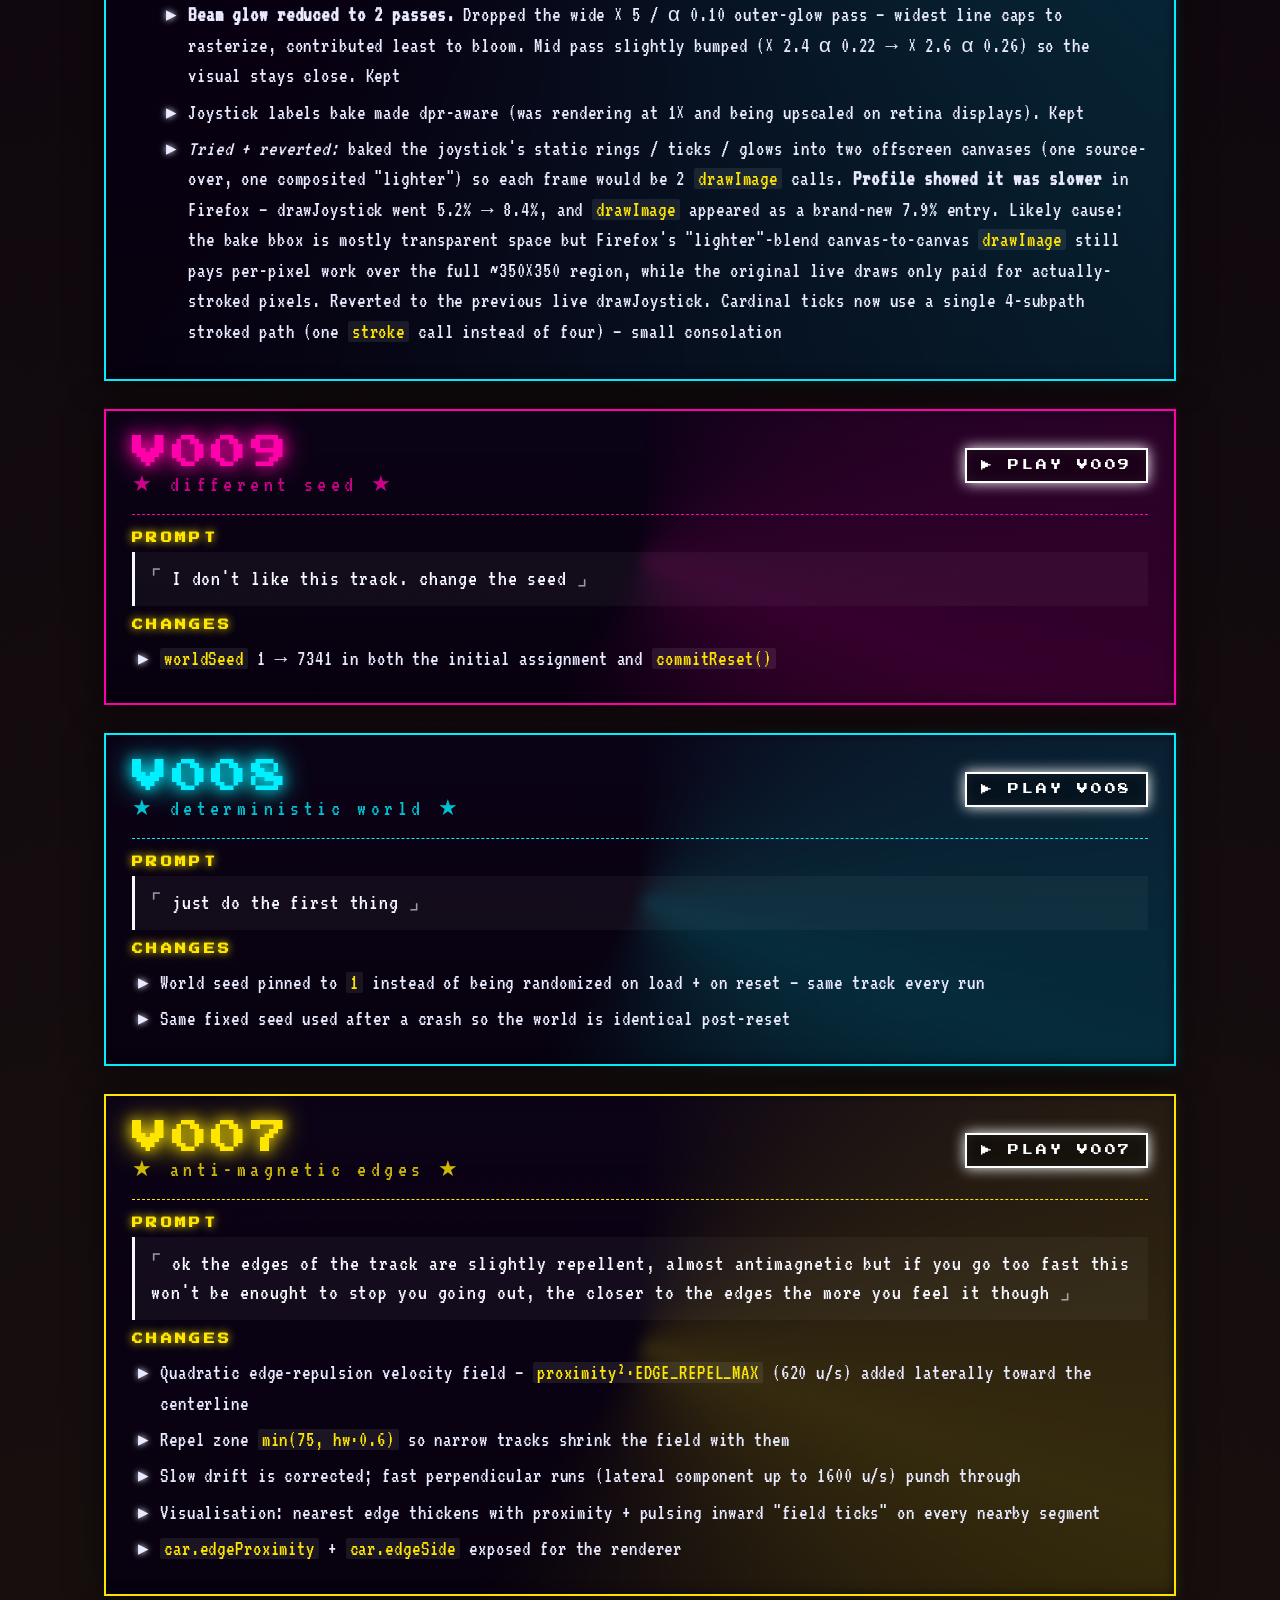
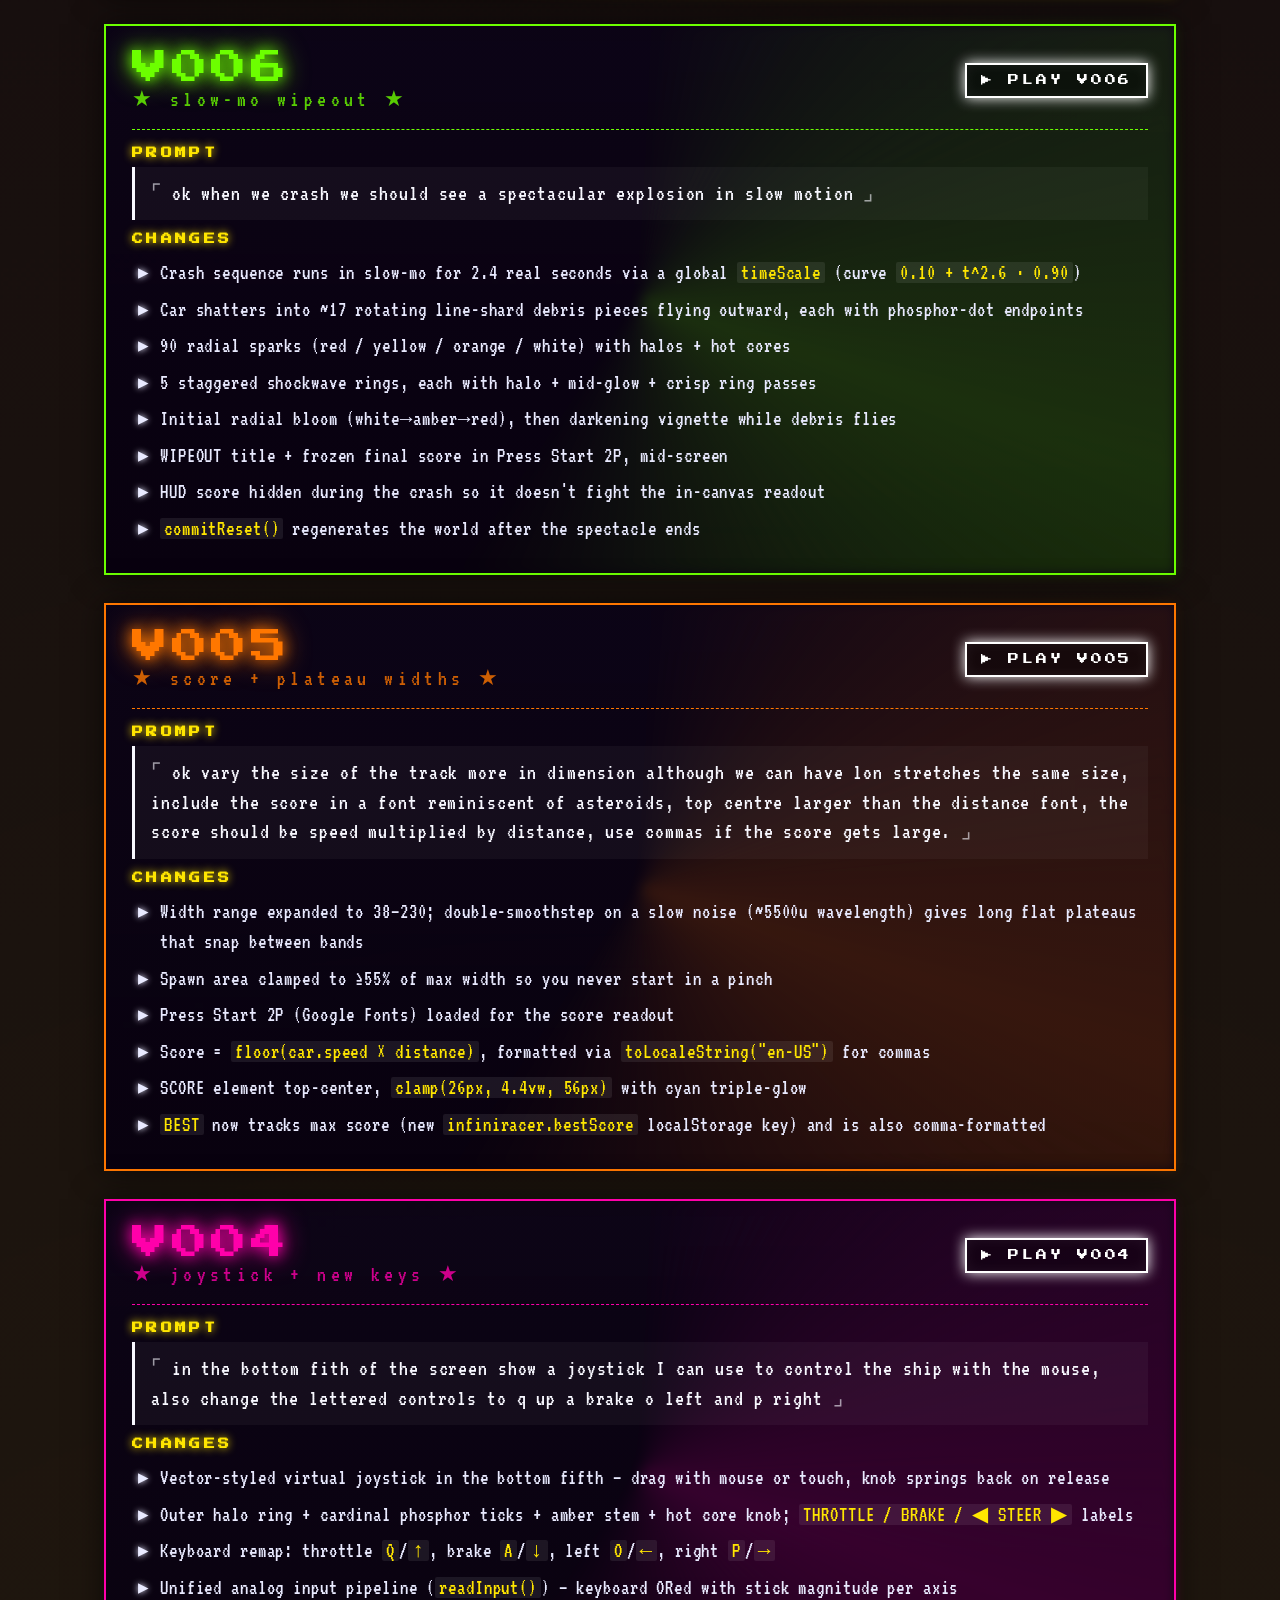
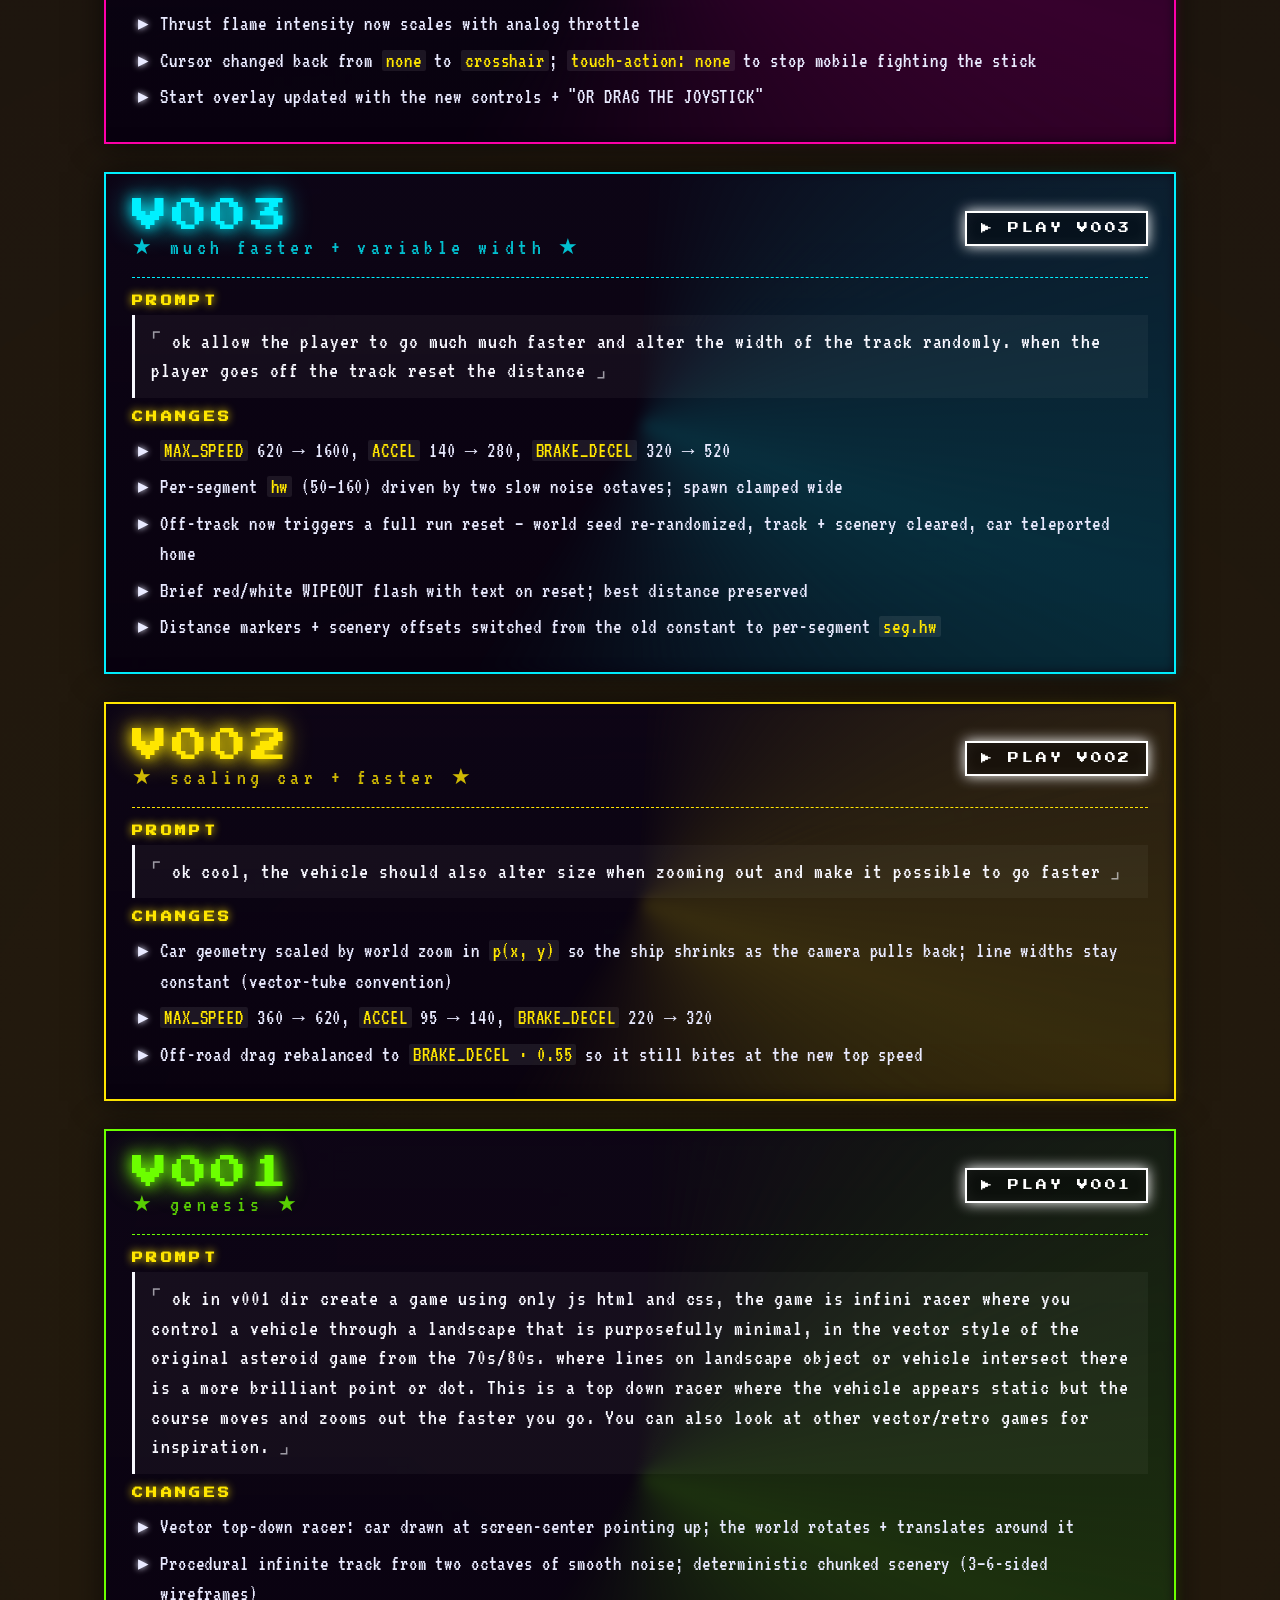
==== commit d908475f: "v022 + v023: multi-track campaign + big track-intro animation v022: track progression with named tra" ====
--- a/versions.html
+++ b/versions.html
@@ -25,6 +25,52 @@
     <a class="all-versions-link" href="index.html">◀ BACK TO HOME</a>
 
     <section class="versions">
+
+      <!-- v022 -->
+      <article class="ver acc-1">
+        <div class="ver-header">
+          <div>
+            <div class="ver-no">V022</div>
+            <div class="ver-tag">★ multi-track campaign + named tracks ★</div>
+          </div>
+          <a class="ver-play" href="v022/">▶ PLAY V022</a>
+        </div>
+        <div class="step">
+          <h3>PROMPT</h3>
+          <blockquote>ok so this is track 1. maintain the random seed for track 1 but choose other seeds for the other tracks, after track 1 comes track 2 and so on, give each track a new name based on boards of canada song titles, these should be random but seeded so procedural. inform the player of which track they're about to play. also if you finish a track, leave the score on a bit longer before going to the next track. after crossing the line the vehicle should slow down  so as not to crash</blockquote>
+          <h3>CHANGES</h3>
+          <ul>
+            <li><strong>Track 1 keeps the legacy seed (7341).</strong> <code>trackSeedFor(n)</code> returns 7341 for track 1; tracks 2+ derive a deterministic seed from <code>hash01(n · 13.37 + 17.6) · 1 000 000</code></li>
+            <li><strong>Track names.</strong> A <code>TRACK_NAMES</code> array of band-song-title identifiers used as level labels. Track 1 is hard-coded to the first entry (ROYGBIV); <code>trackNameFor(n)</code> picks the rest via <code>hash01(n · 11.7 + 3.3)</code></li>
+            <li><strong>Multi-track campaign.</strong> <code>race.trackNum / trackName</code>; <code>runScoreAccum</code> carries score across tracks; <code>advanceToNextTrack()</code> regenerates the world with the new seed but preserves score. <code>commitReset()</code> is now the failure path only</li>
+            <li><strong>Persistent TRACK label</strong> at the top of the HUD with diff-caching</li>
+            <li><strong>Finish overlay extended</strong> 6 s → 9.5 s with a two-phase crossfade: score breakdown then NEXT TRACK callout</li>
+            <li><strong>Vehicle slows down past the line.</strong> <code>throttle=0, brake=1</code> override during the post-finish hold; off-track crash check skipped so a curve after the flag can't wipe out the celebration</li>
+            <li>Crash readout (WIPEOUT / TIME OVER) shows the full accumulated score</li>
+          </ul>
+        </div>
+      </article>
+
+      <!-- v021 -->
+      <article class="ver acc-4">
+        <div class="ver-header">
+          <div>
+            <div class="ver-no">V021</div>
+            <div class="ver-tag">★ tighter clock + longer race ★</div>
+          </div>
+          <a class="ver-play" href="v021/">▶ PLAY V021</a>
+        </div>
+        <div class="step">
+          <h3>PROMPT</h3>
+          <blockquote>ok tweak it so it's only 60 seconds per stage, and make them slightly further apart</blockquote>
+          <h3>CHANGES</h3>
+          <ul>
+            <li>Per-stage duration 90 s → 60 s. Total base budget 270 s → 180 s</li>
+            <li>Distances 60 / 140 / 240 k → 65 / 150 / 255 k. Gaps now 65 k / 85 k / 105 k</li>
+            <li>Net: time-out back in play even with carry-over. Need ~1500 u/s (~94% MAX_SPEED) to finish on the wire</li>
+          </ul>
+        </div>
+      </article>
 
       <!-- v020 -->
       <article class="ver acc-2">
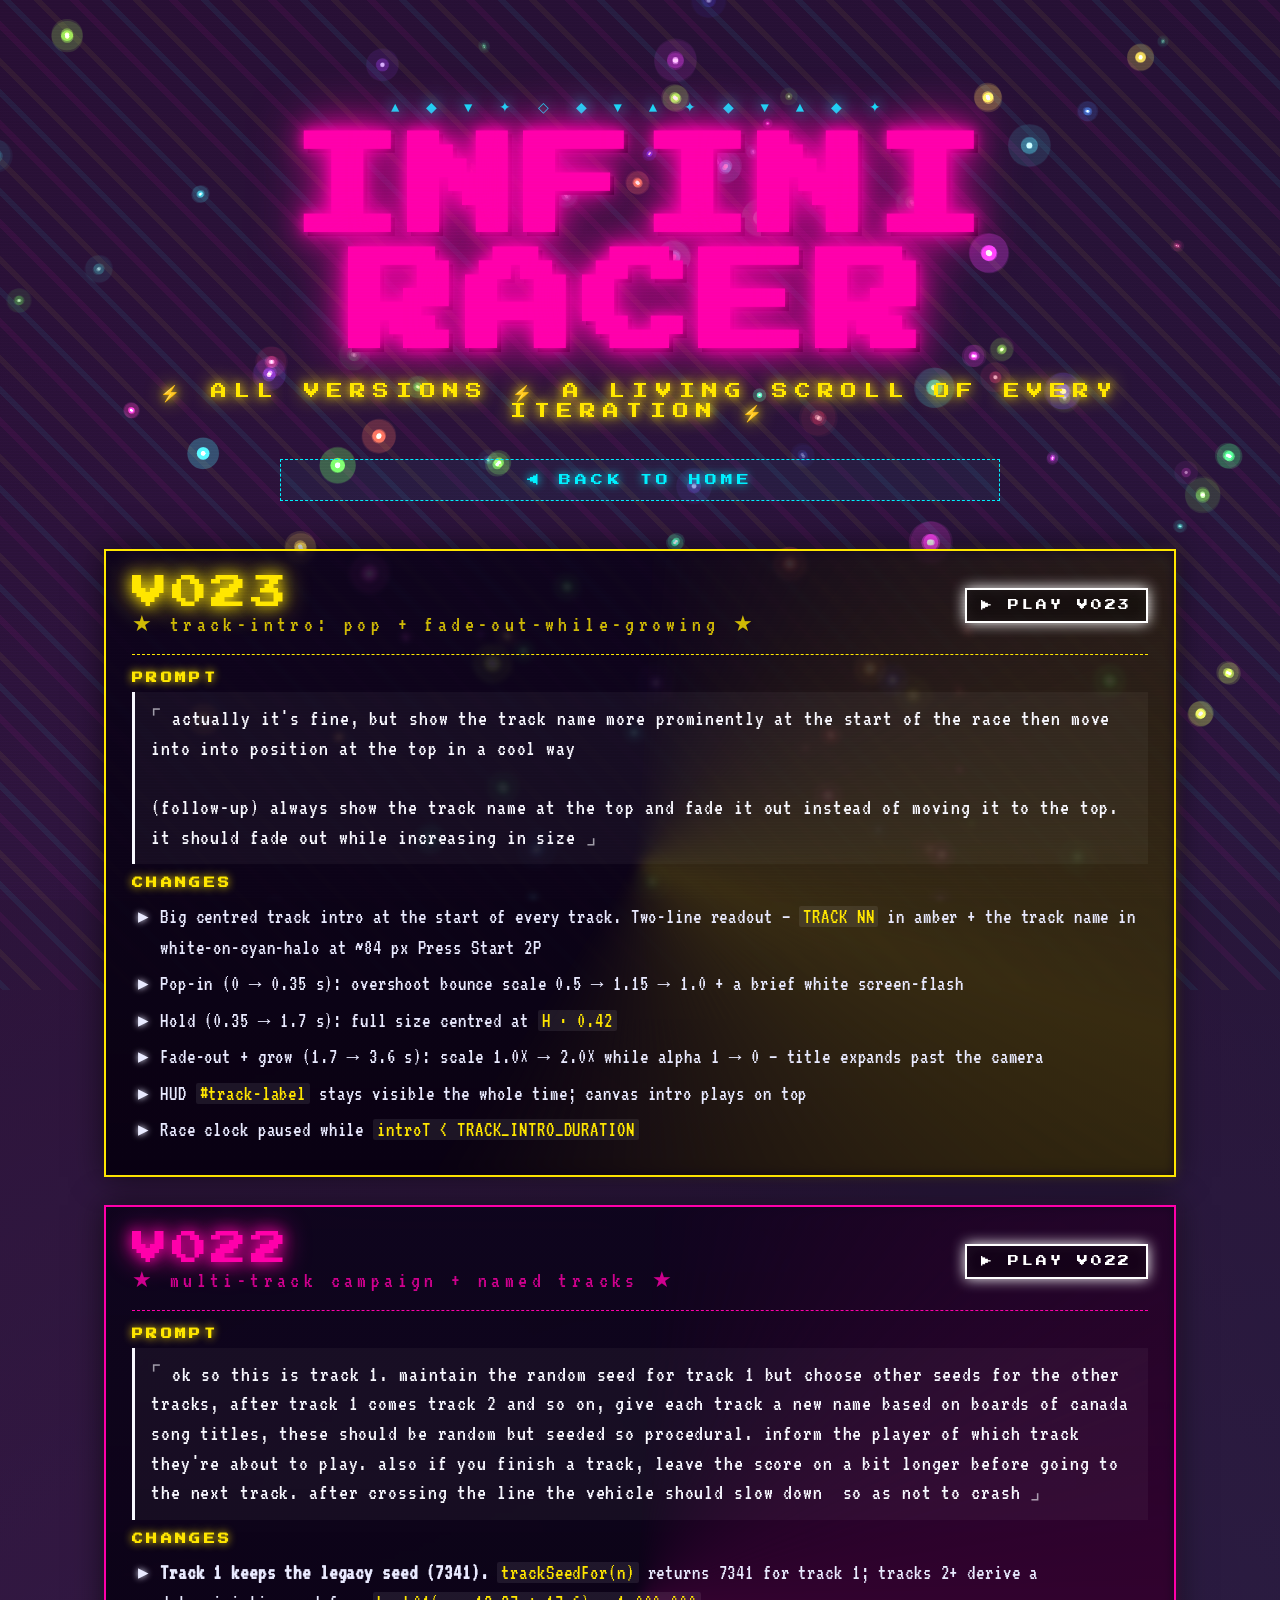
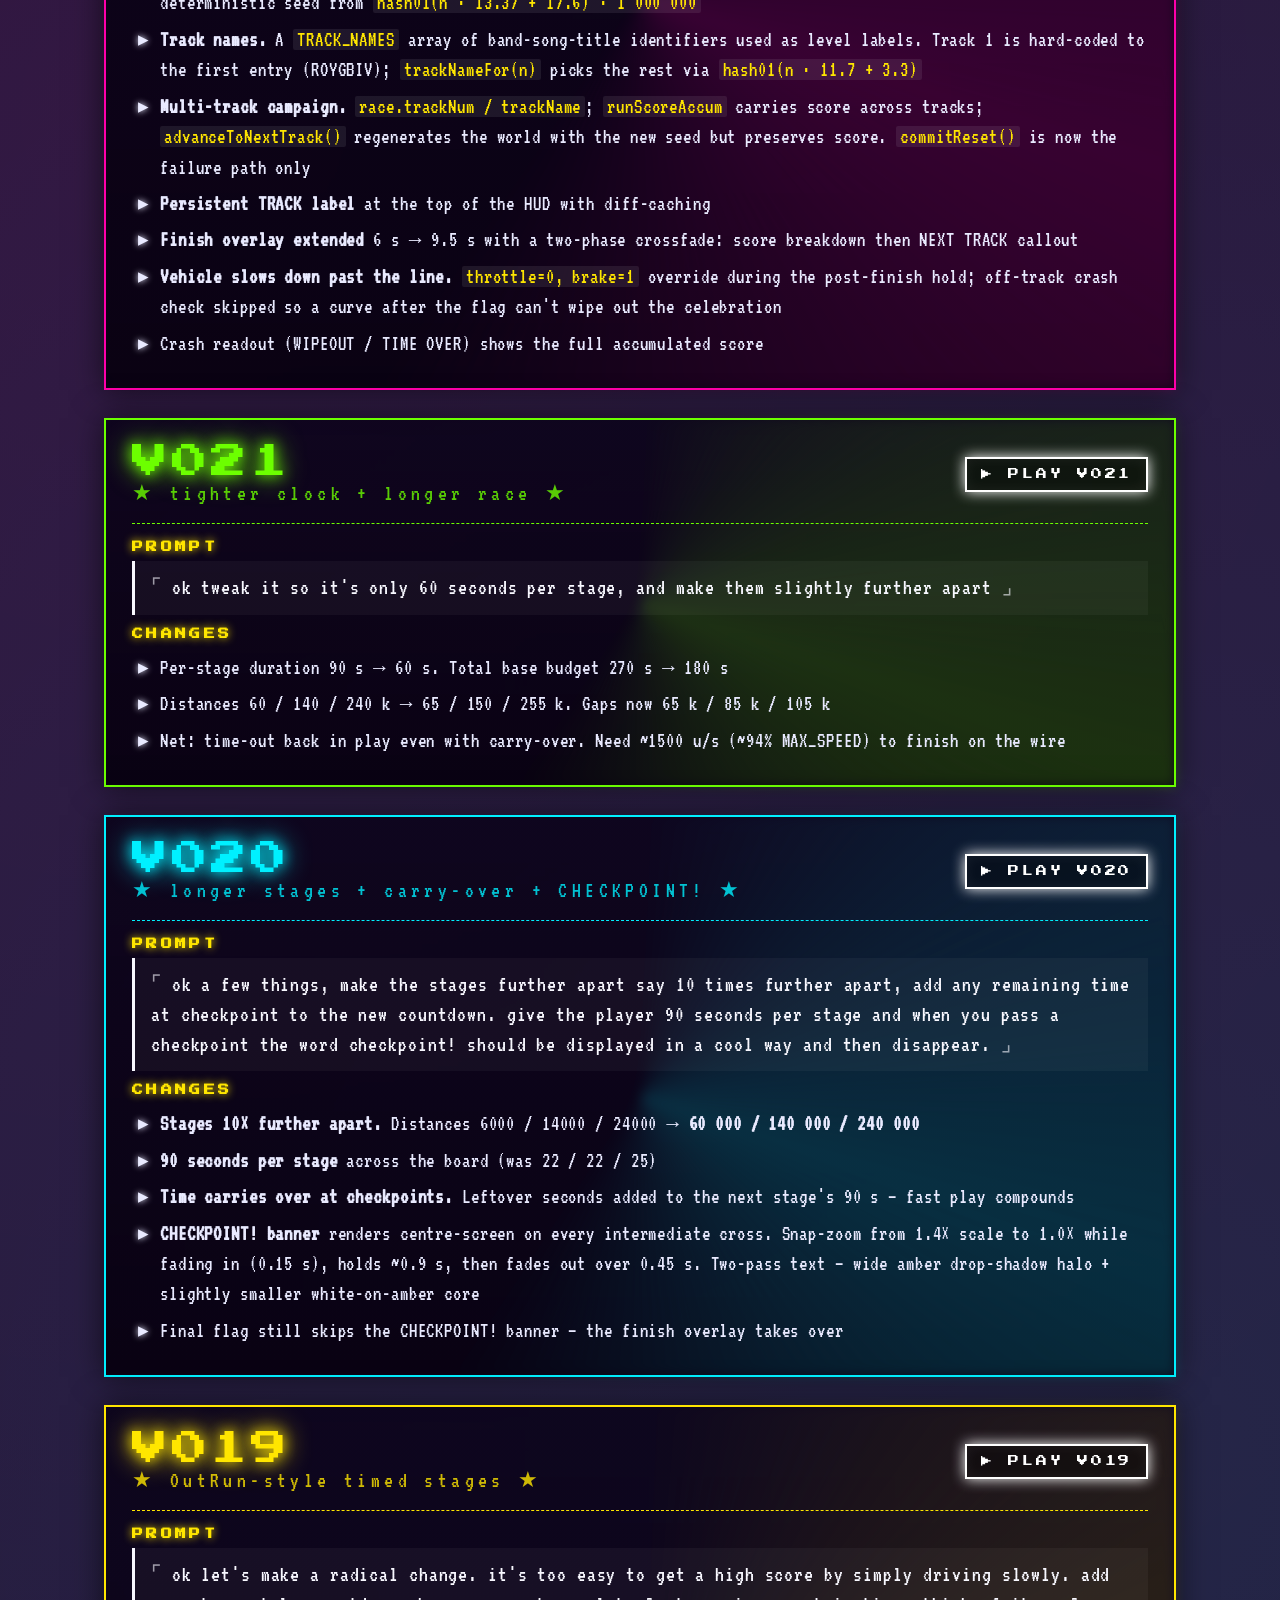
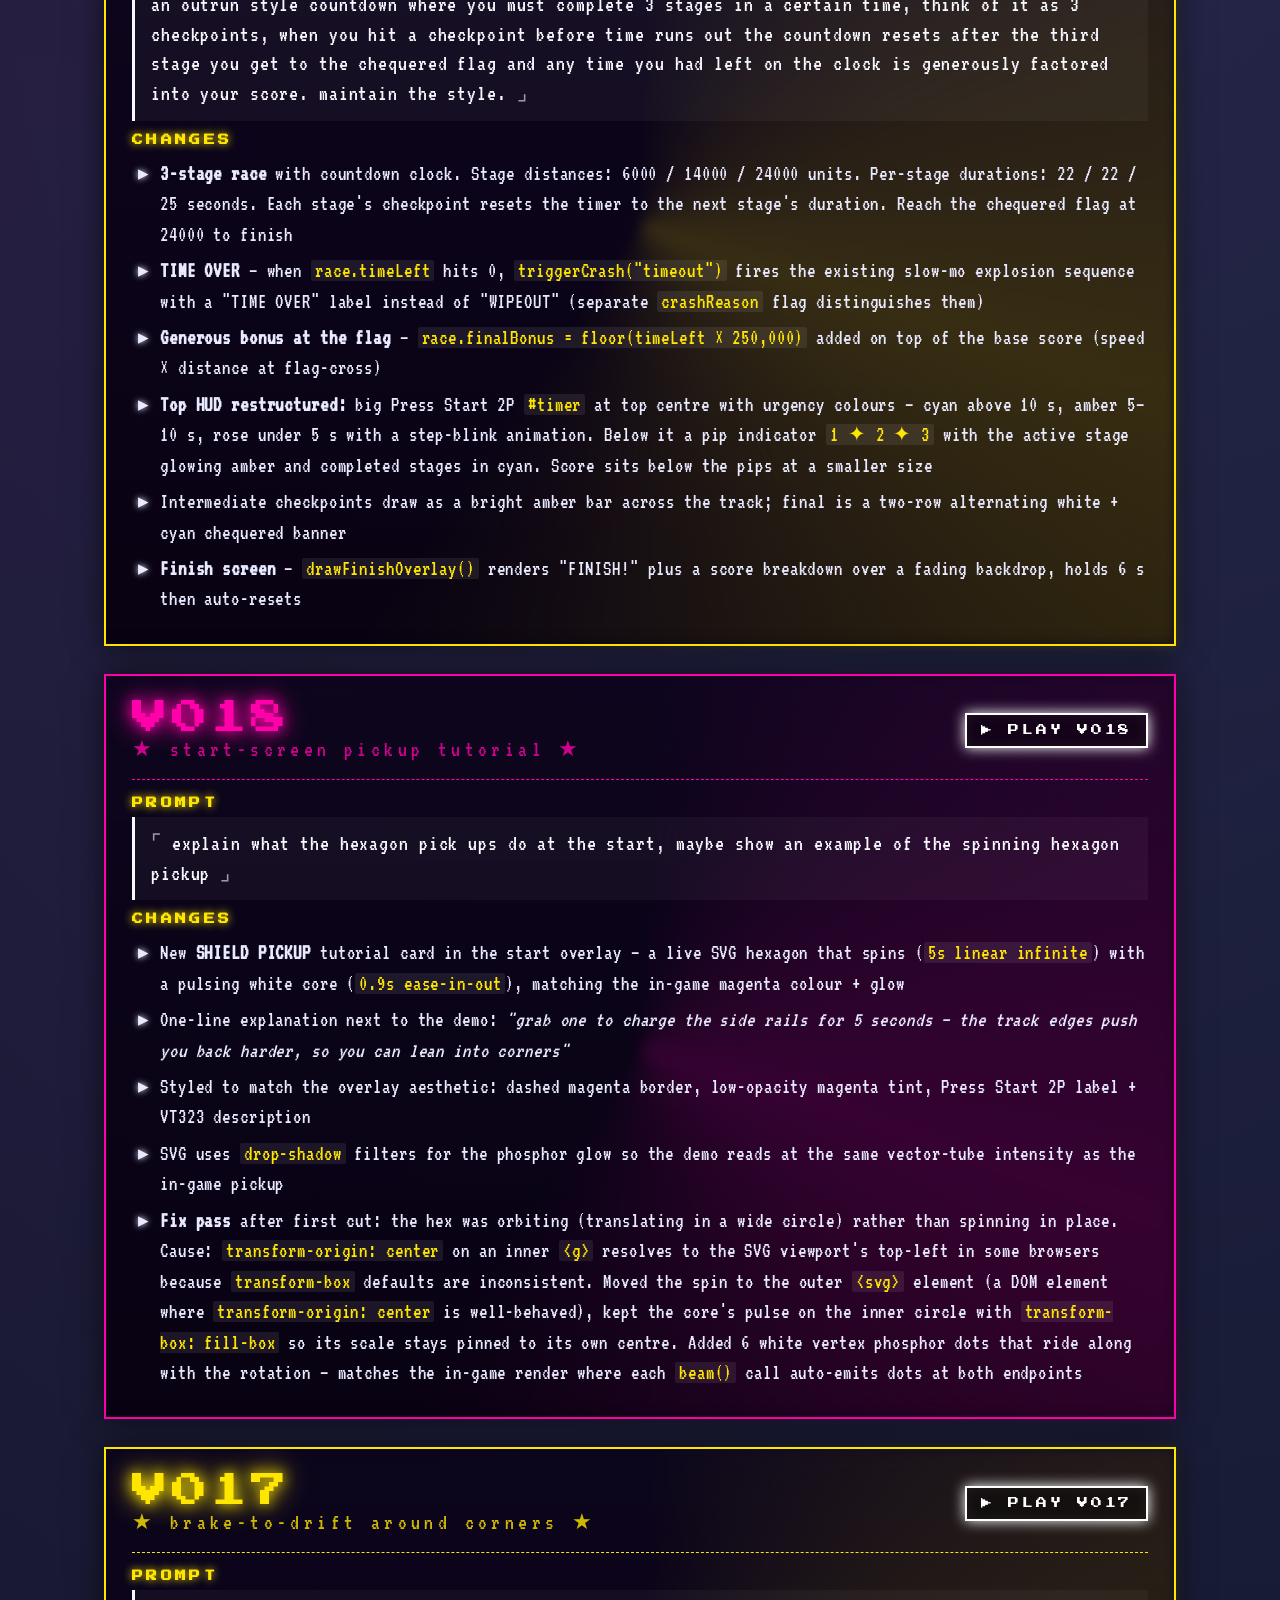
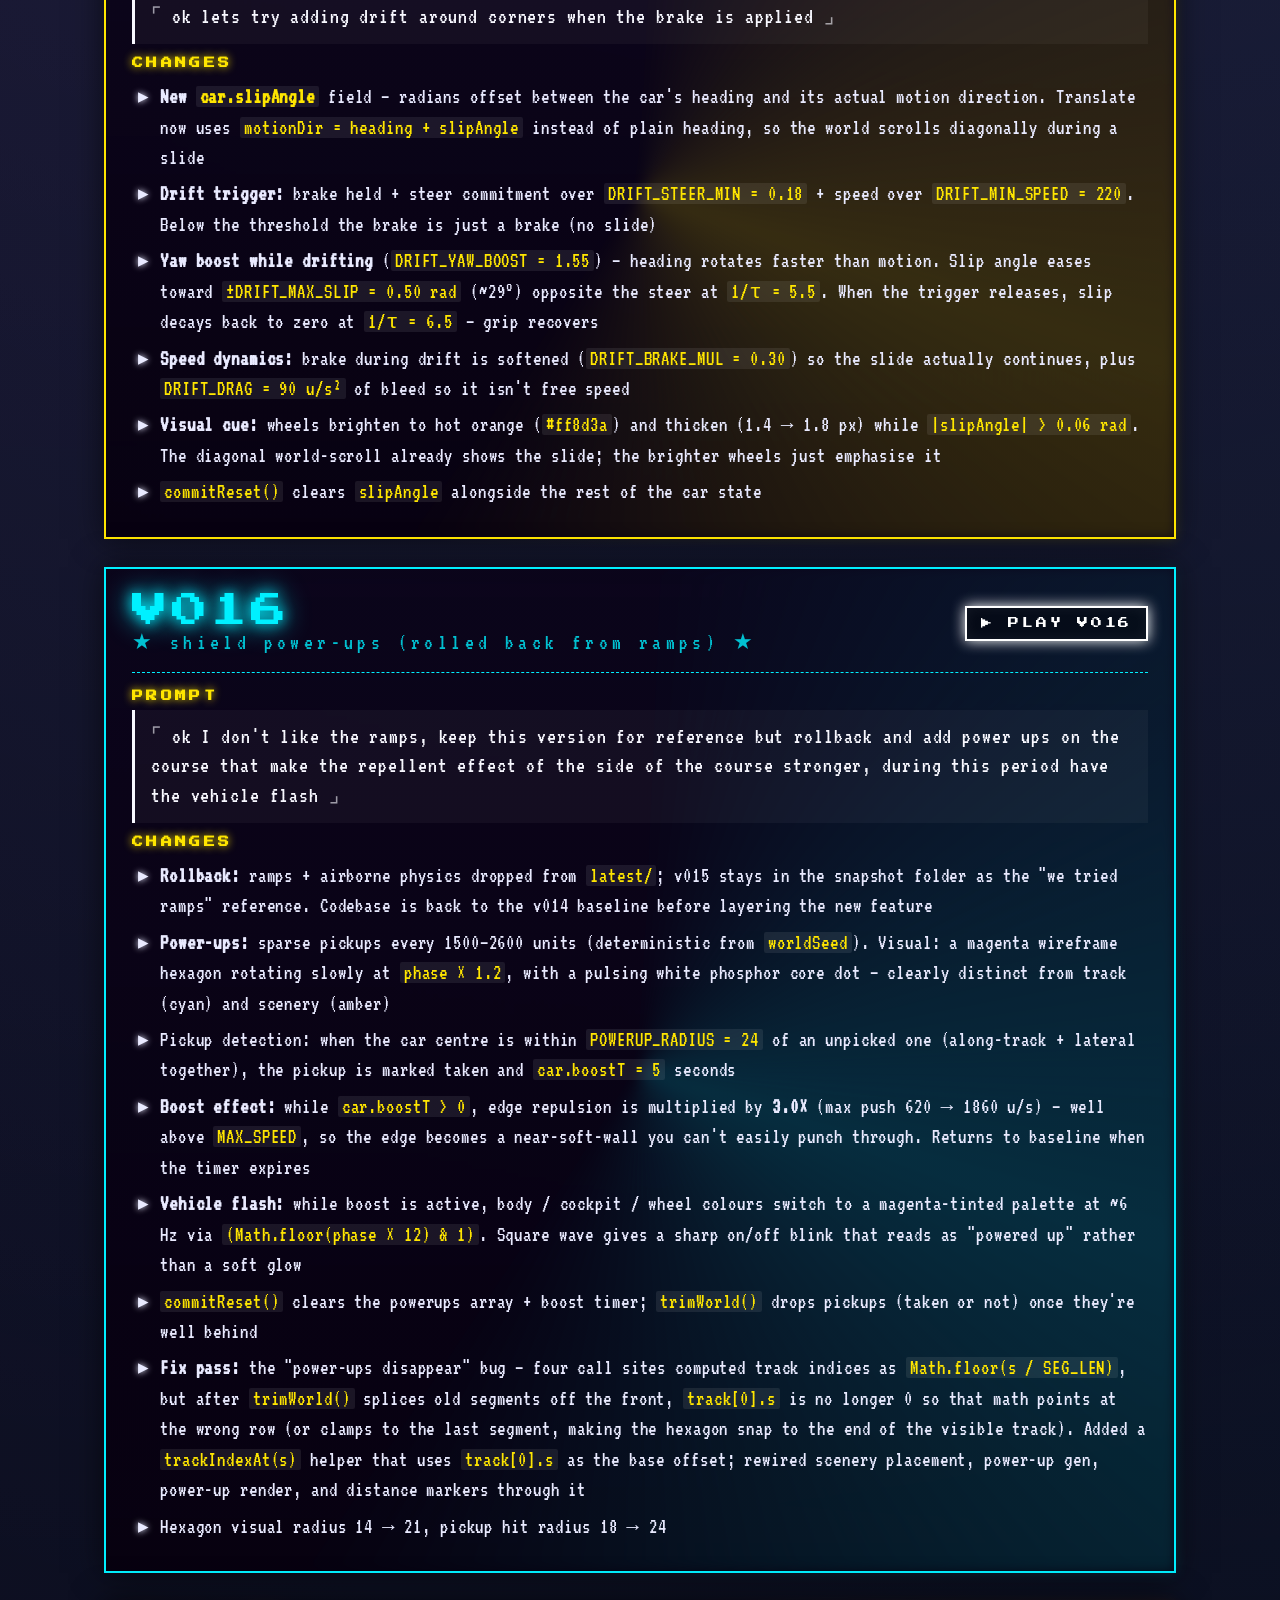
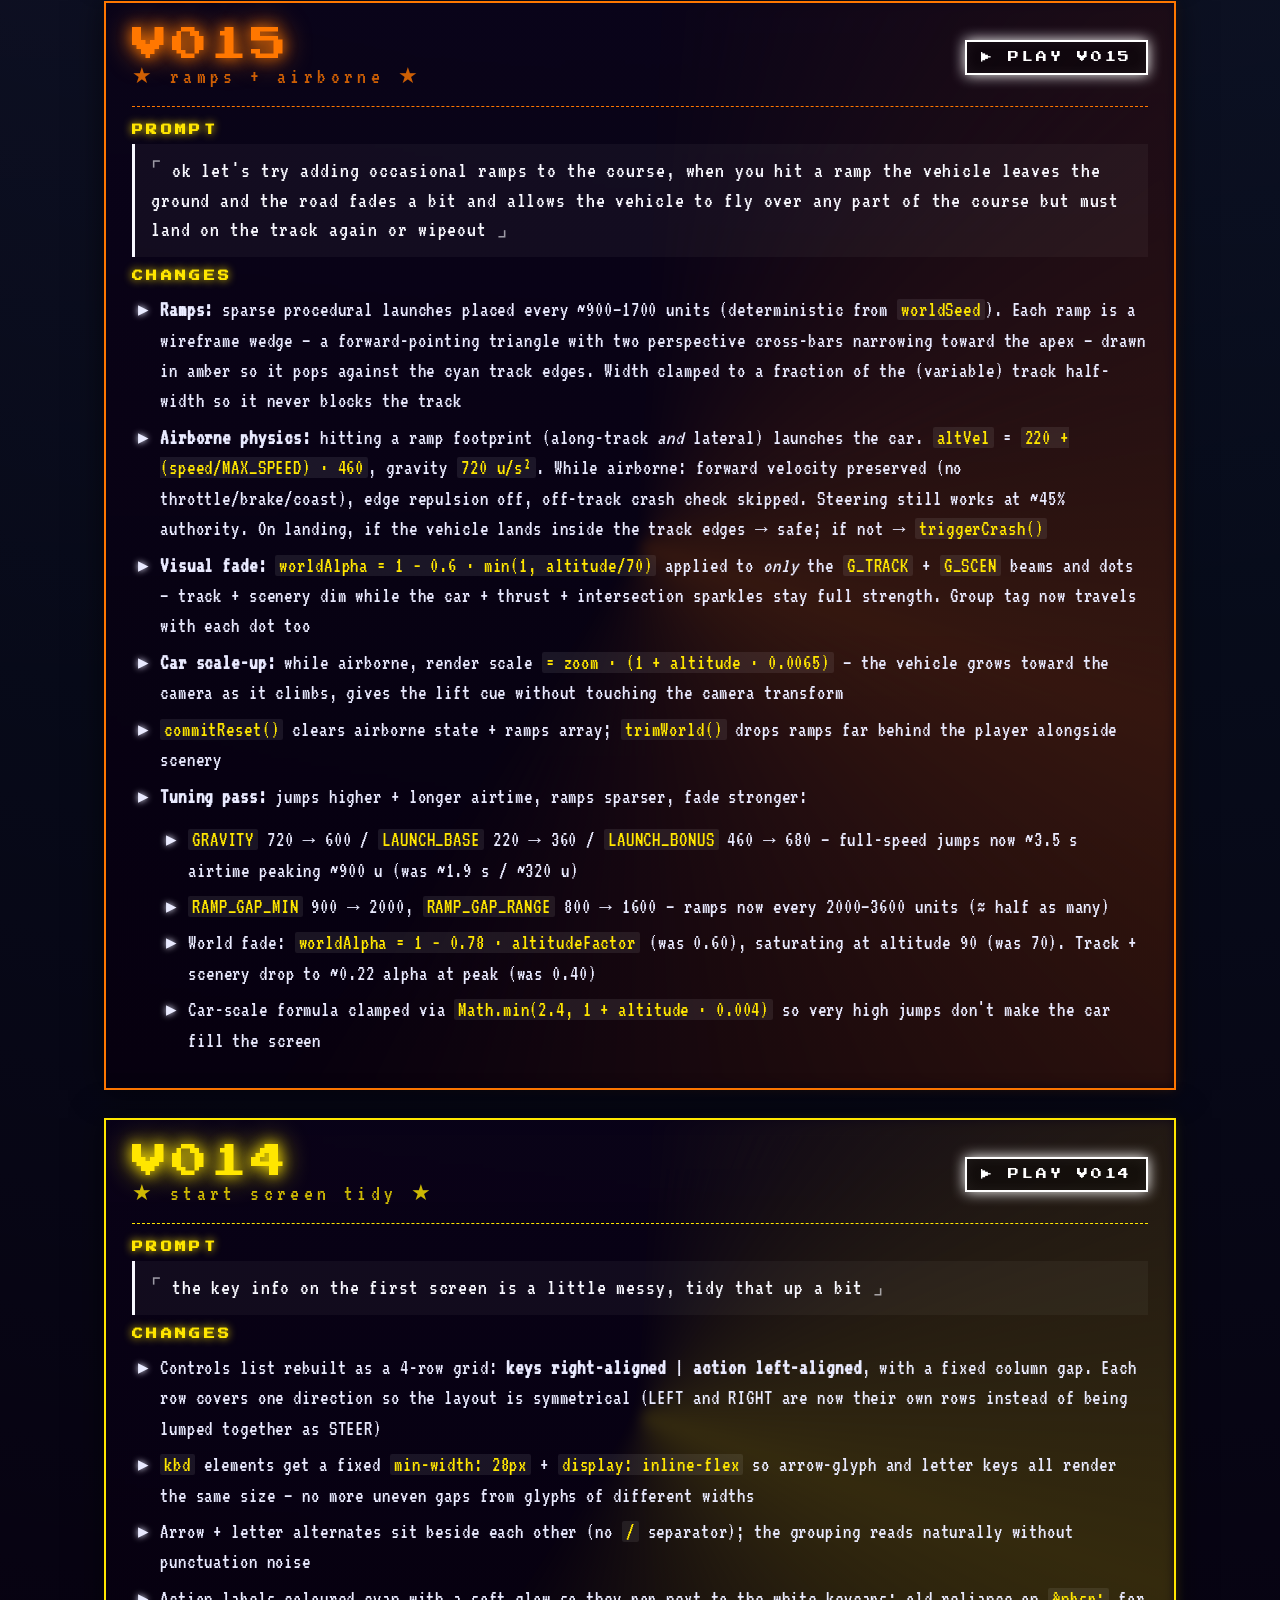
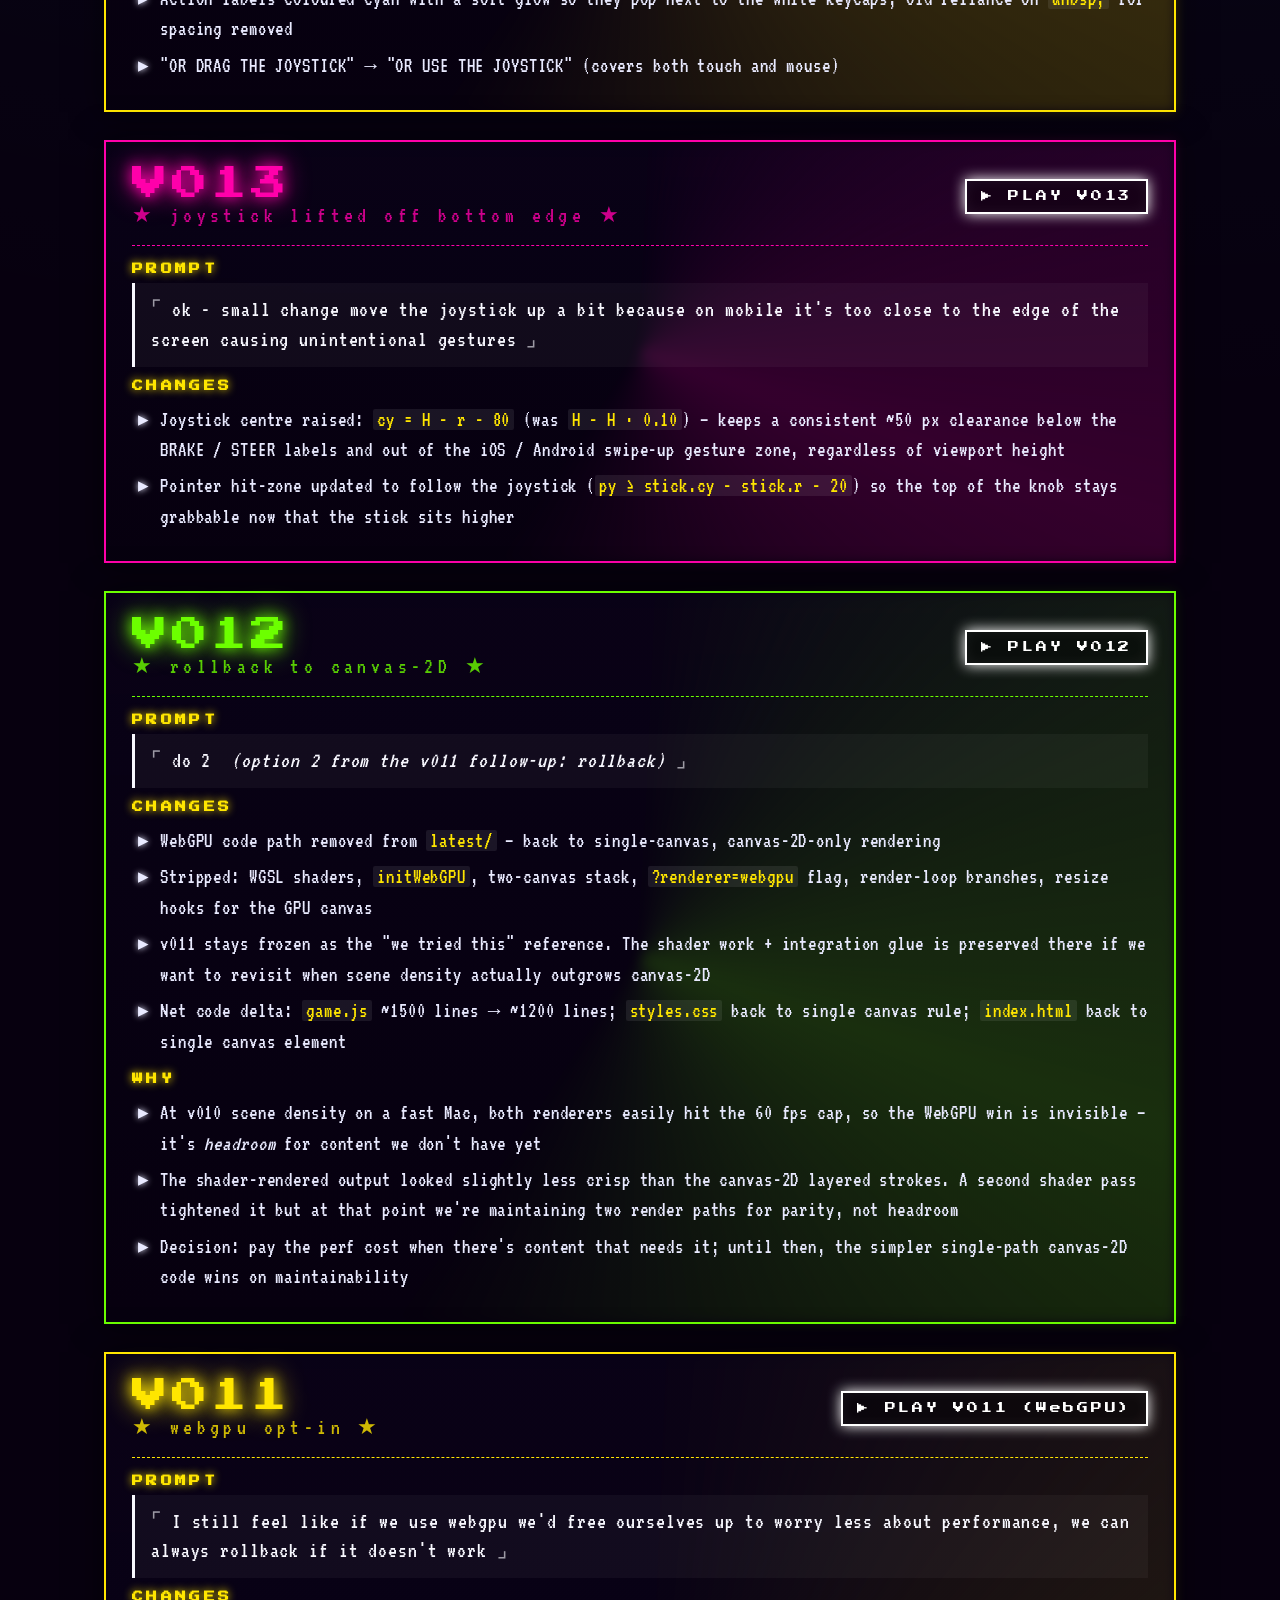
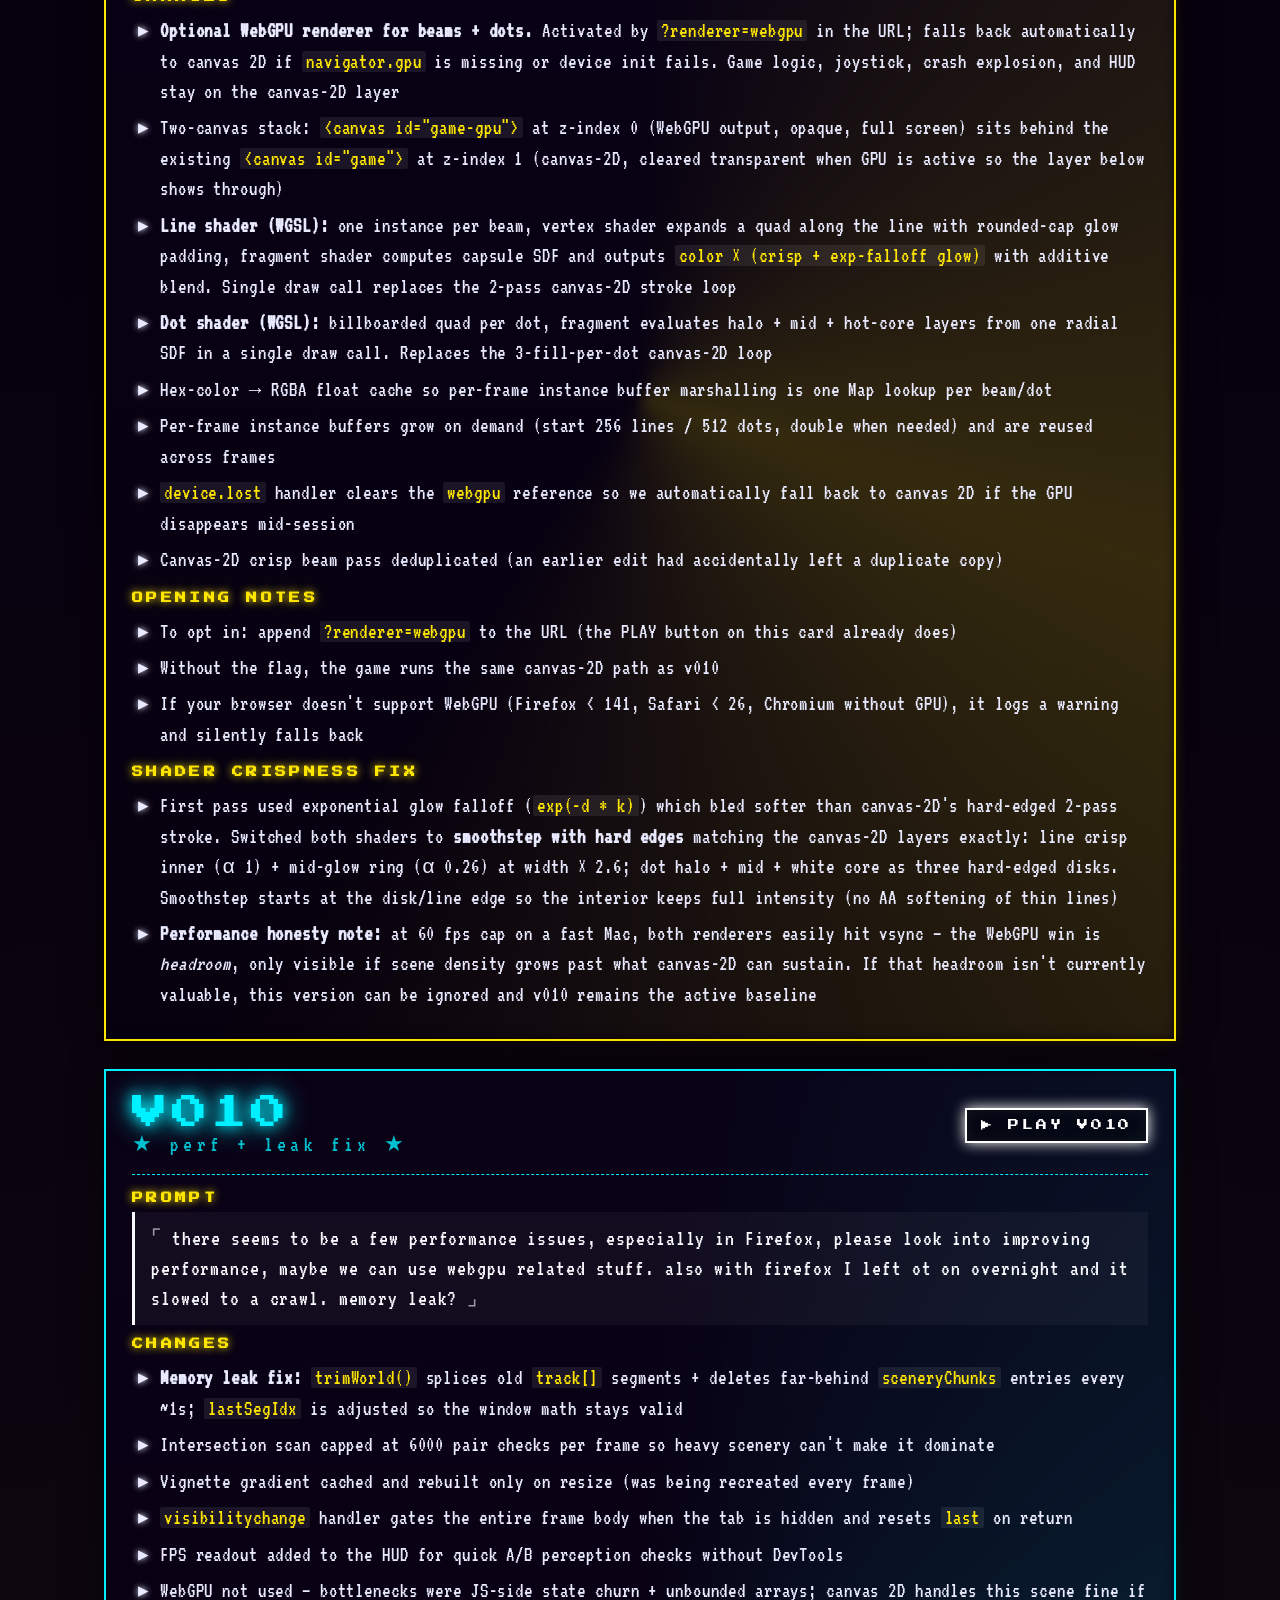
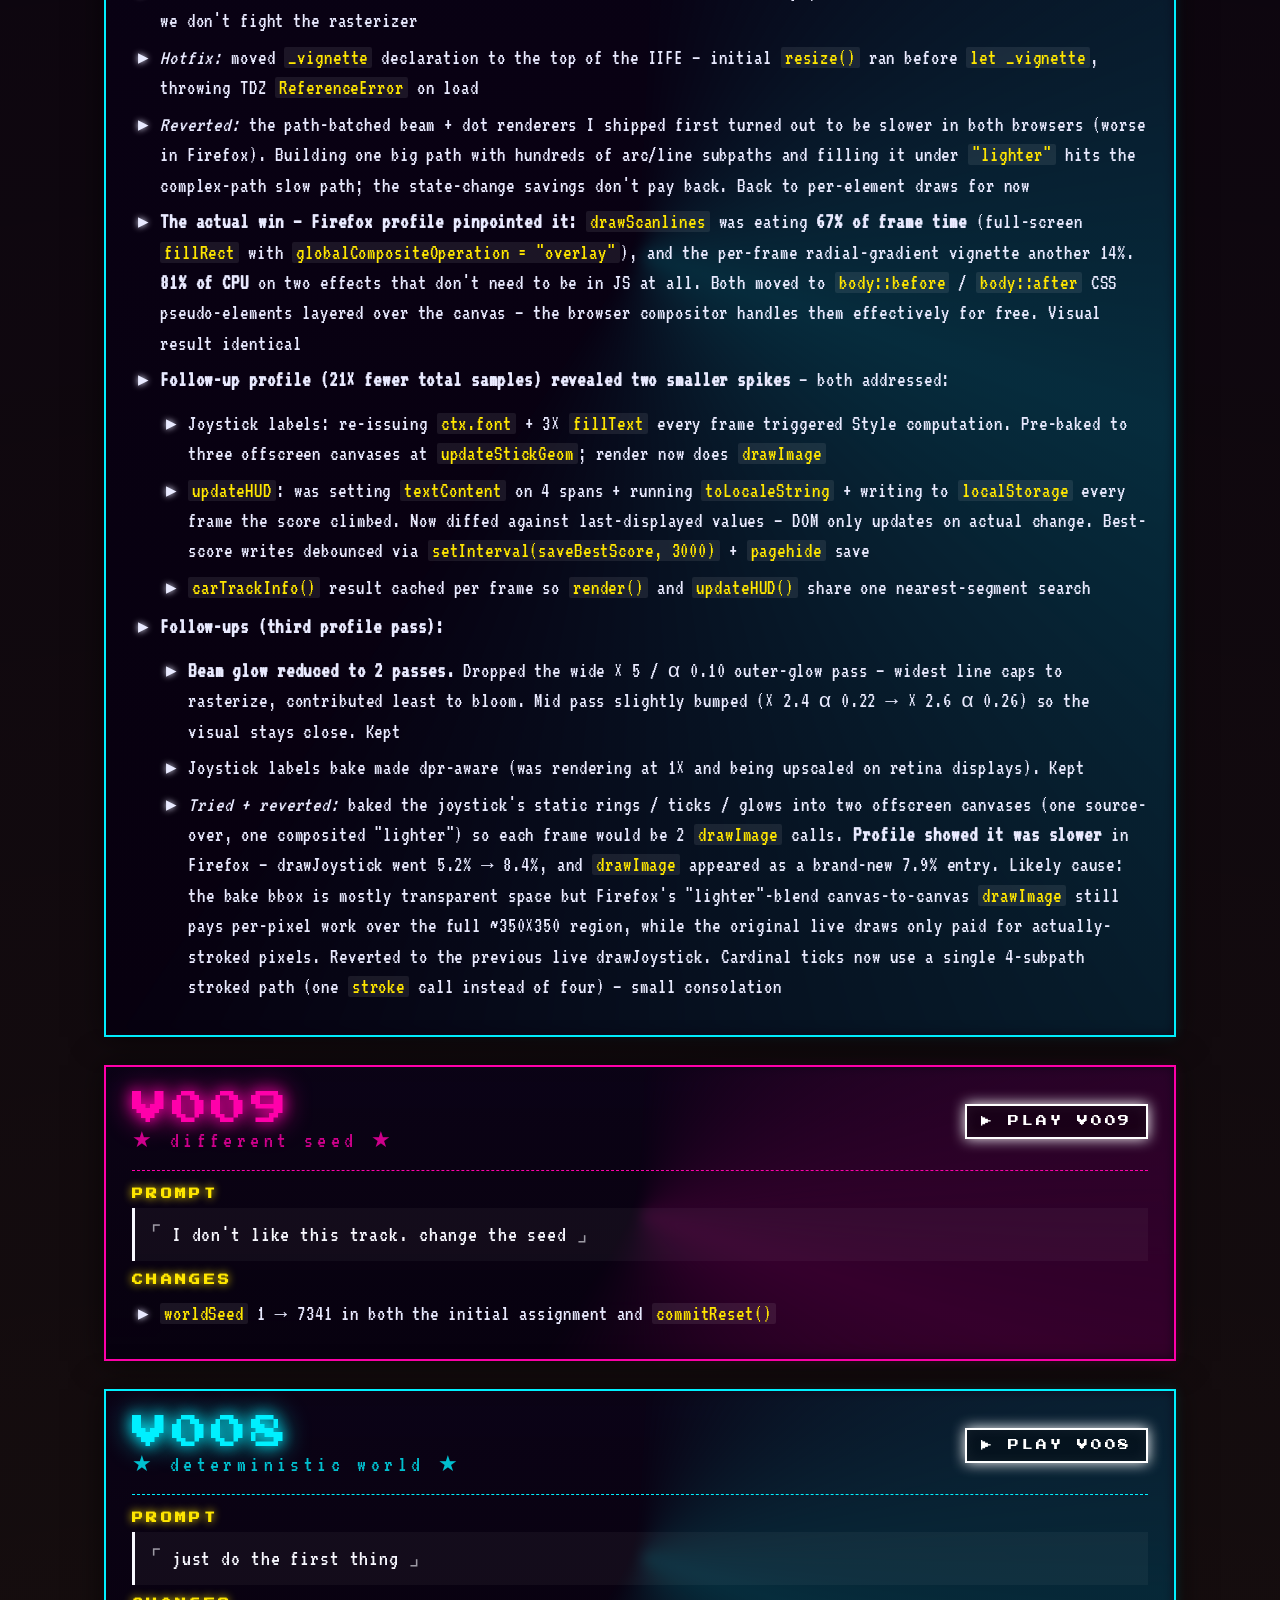
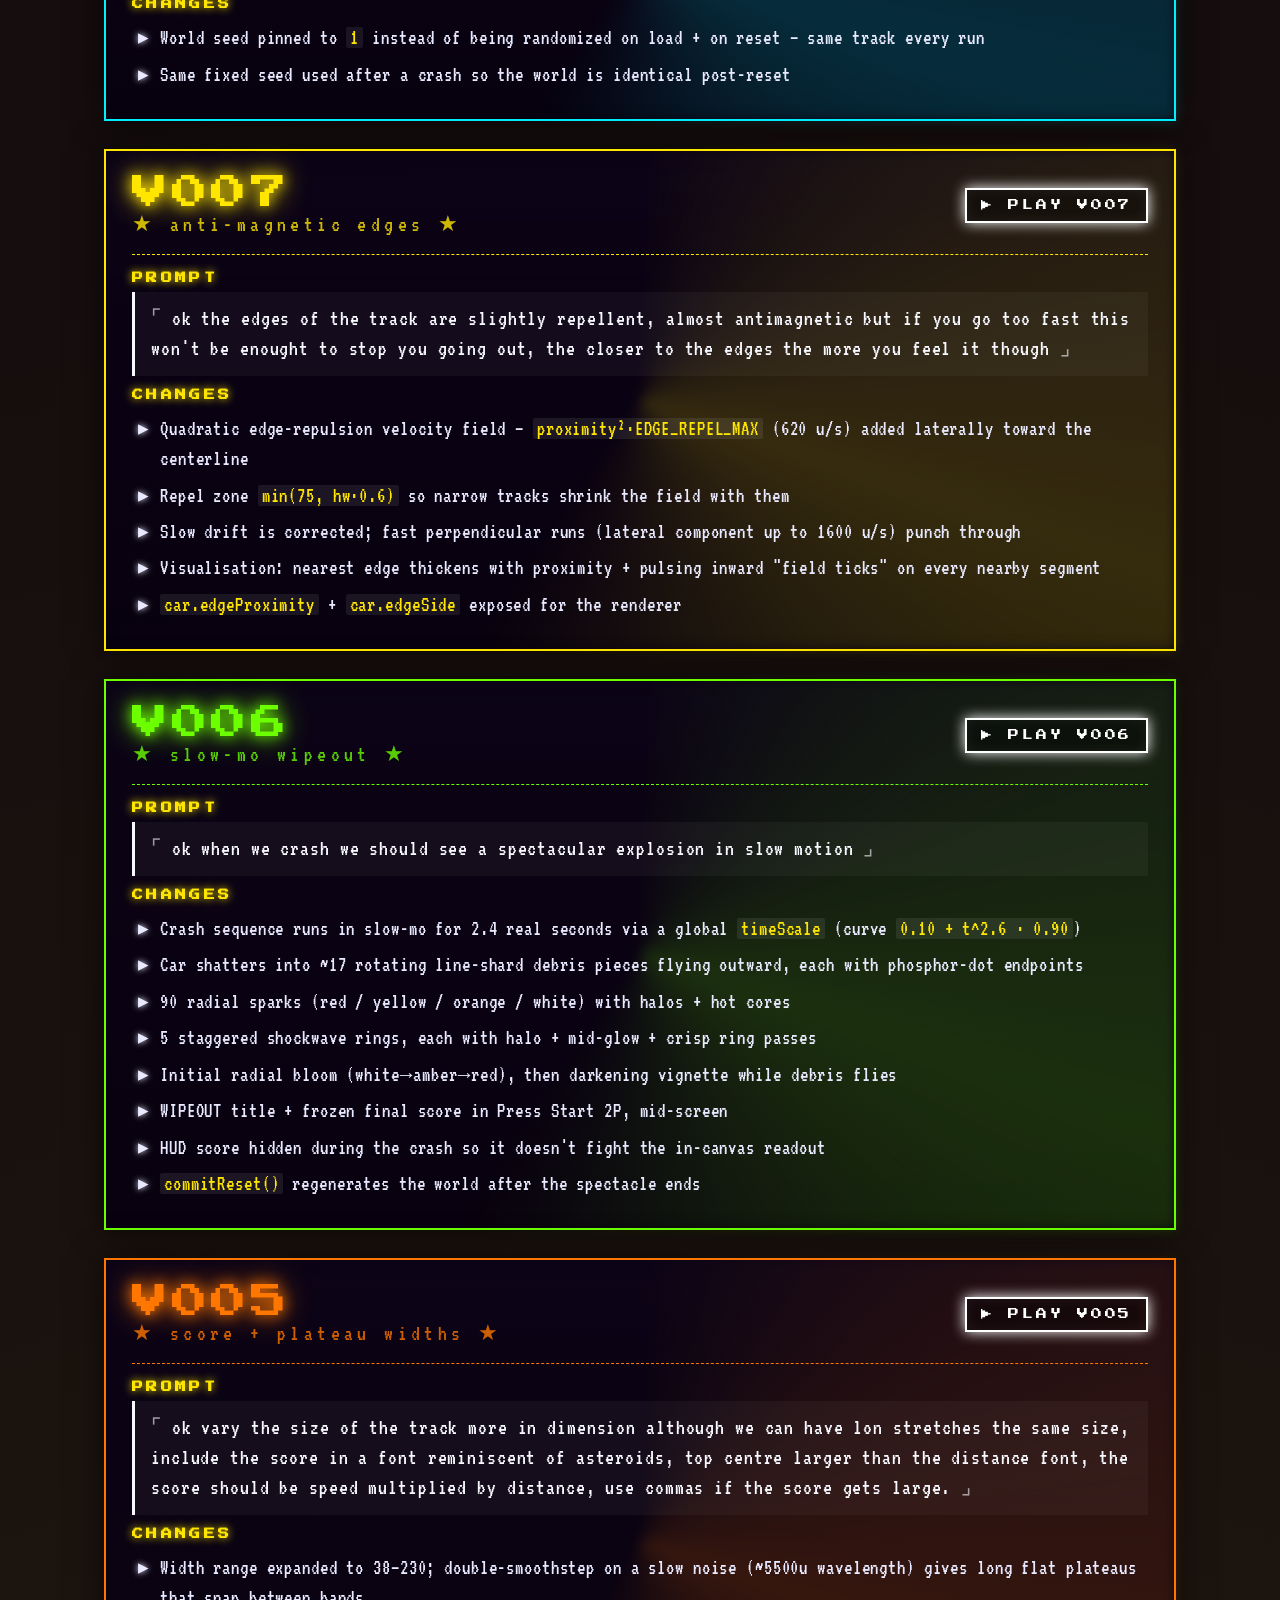
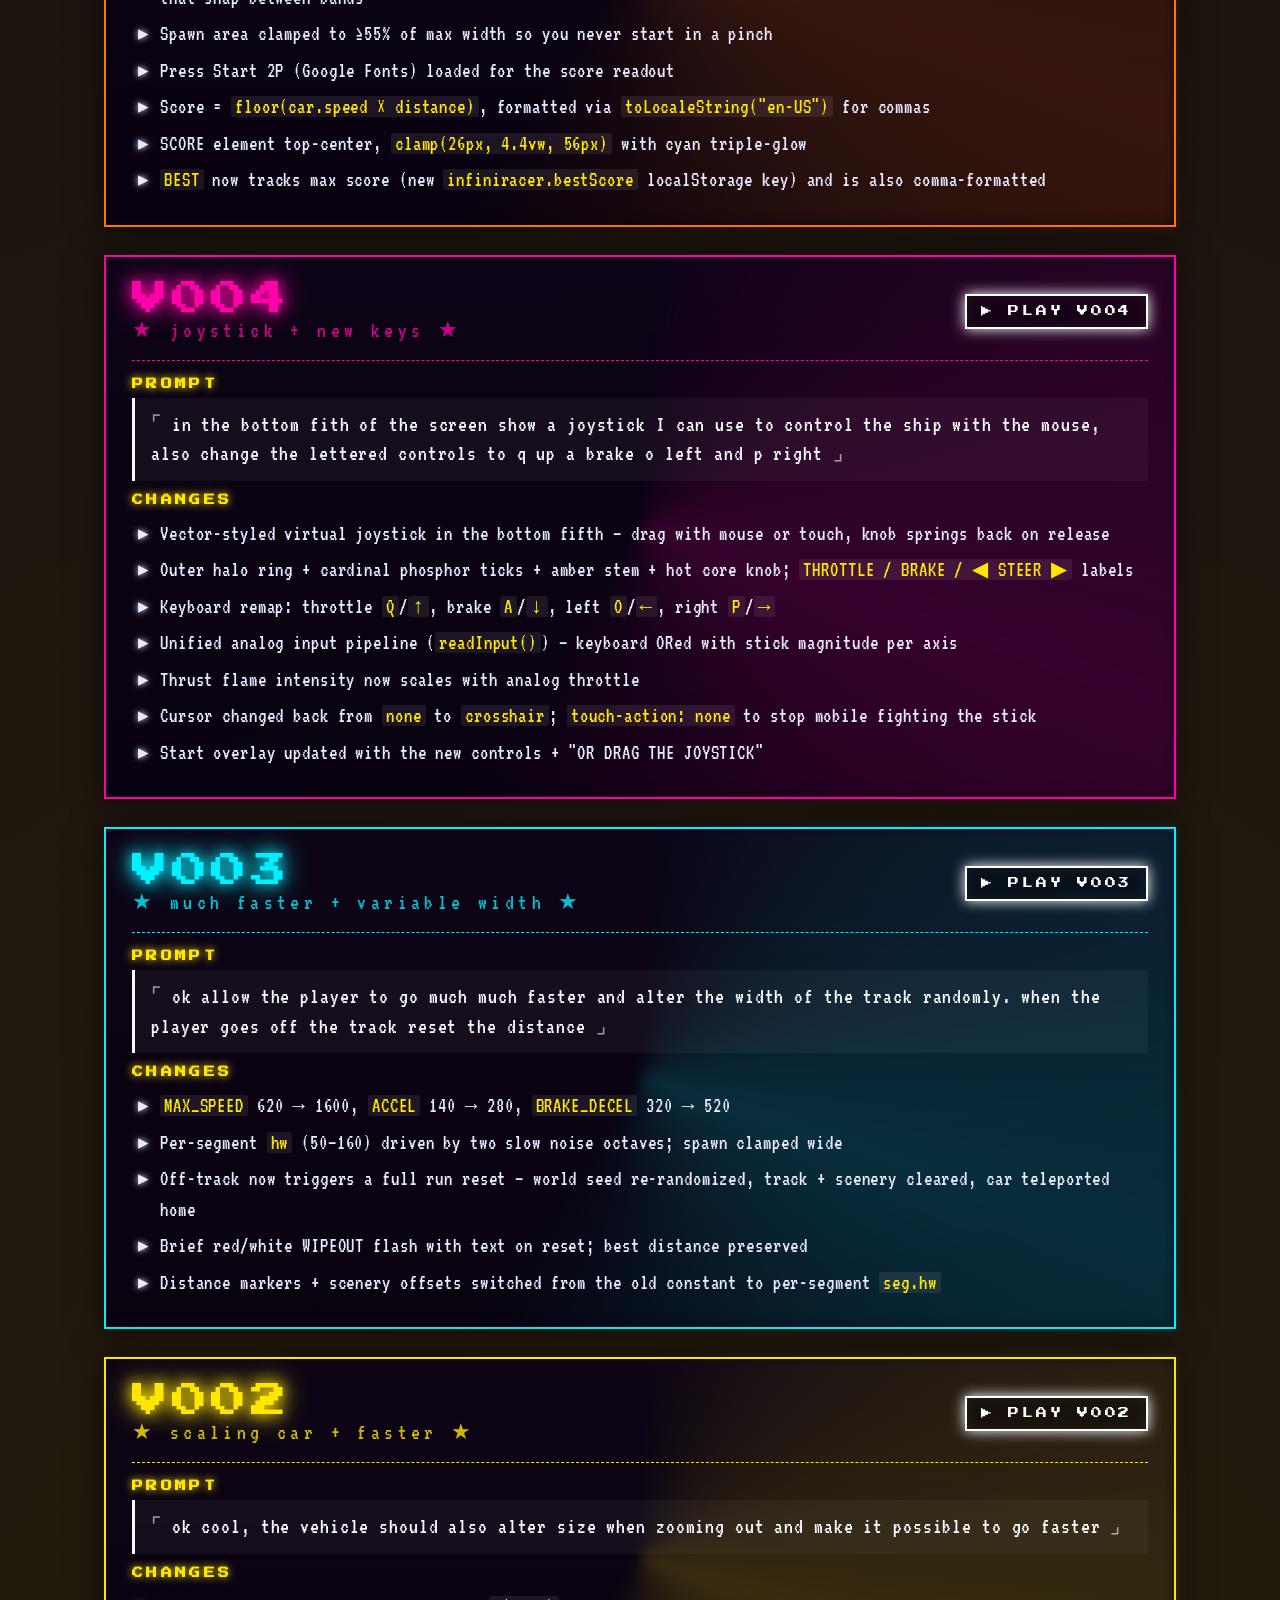
==== commit 813ea554: "v024: responsive track-intro title + snappier fade - drawTrackIntro() measures the track name at the" ====
--- a/versions.html
+++ b/versions.html
@@ -25,6 +25,32 @@
     <a class="all-versions-link" href="index.html">◀ BACK TO HOME</a>
 
     <section class="versions">
+
+      <!-- v023 -->
+      <article class="ver acc-3">
+        <div class="ver-header">
+          <div>
+            <div class="ver-no">V023</div>
+            <div class="ver-tag">★ track-intro: pop + fade-out-while-growing ★</div>
+          </div>
+          <a class="ver-play" href="v023/">▶ PLAY V023</a>
+        </div>
+        <div class="step">
+          <h3>PROMPT</h3>
+          <blockquote>actually it's fine, but show the track name more prominently at the start of the race then move into into position at the top in a cool way
+
+(follow-up) always show the track name at the top and fade it out instead of moving it to the top. it should fade out while increasing in size</blockquote>
+          <h3>CHANGES</h3>
+          <ul>
+            <li>Big centred track intro at the start of every track. Two-line readout — <code>TRACK NN</code> in amber + the track name in white-on-cyan-halo at ~84 px Press Start 2P</li>
+            <li>Pop-in (0 → 0.35 s): overshoot bounce scale 0.5 → 1.15 → 1.0 + a brief white screen-flash</li>
+            <li>Hold (0.35 → 1.7 s): full size centred at <code>H · 0.42</code></li>
+            <li>Fade-out + grow (1.7 → 3.6 s): scale 1.0× → 2.0× while alpha 1 → 0 — title expands past the camera</li>
+            <li>HUD <code>#track-label</code> stays visible the whole time; canvas intro plays on top</li>
+            <li>Race clock paused while <code>introT &lt; TRACK_INTRO_DURATION</code></li>
+          </ul>
+        </div>
+      </article>
 
       <!-- v022 -->
       <article class="ver acc-1">
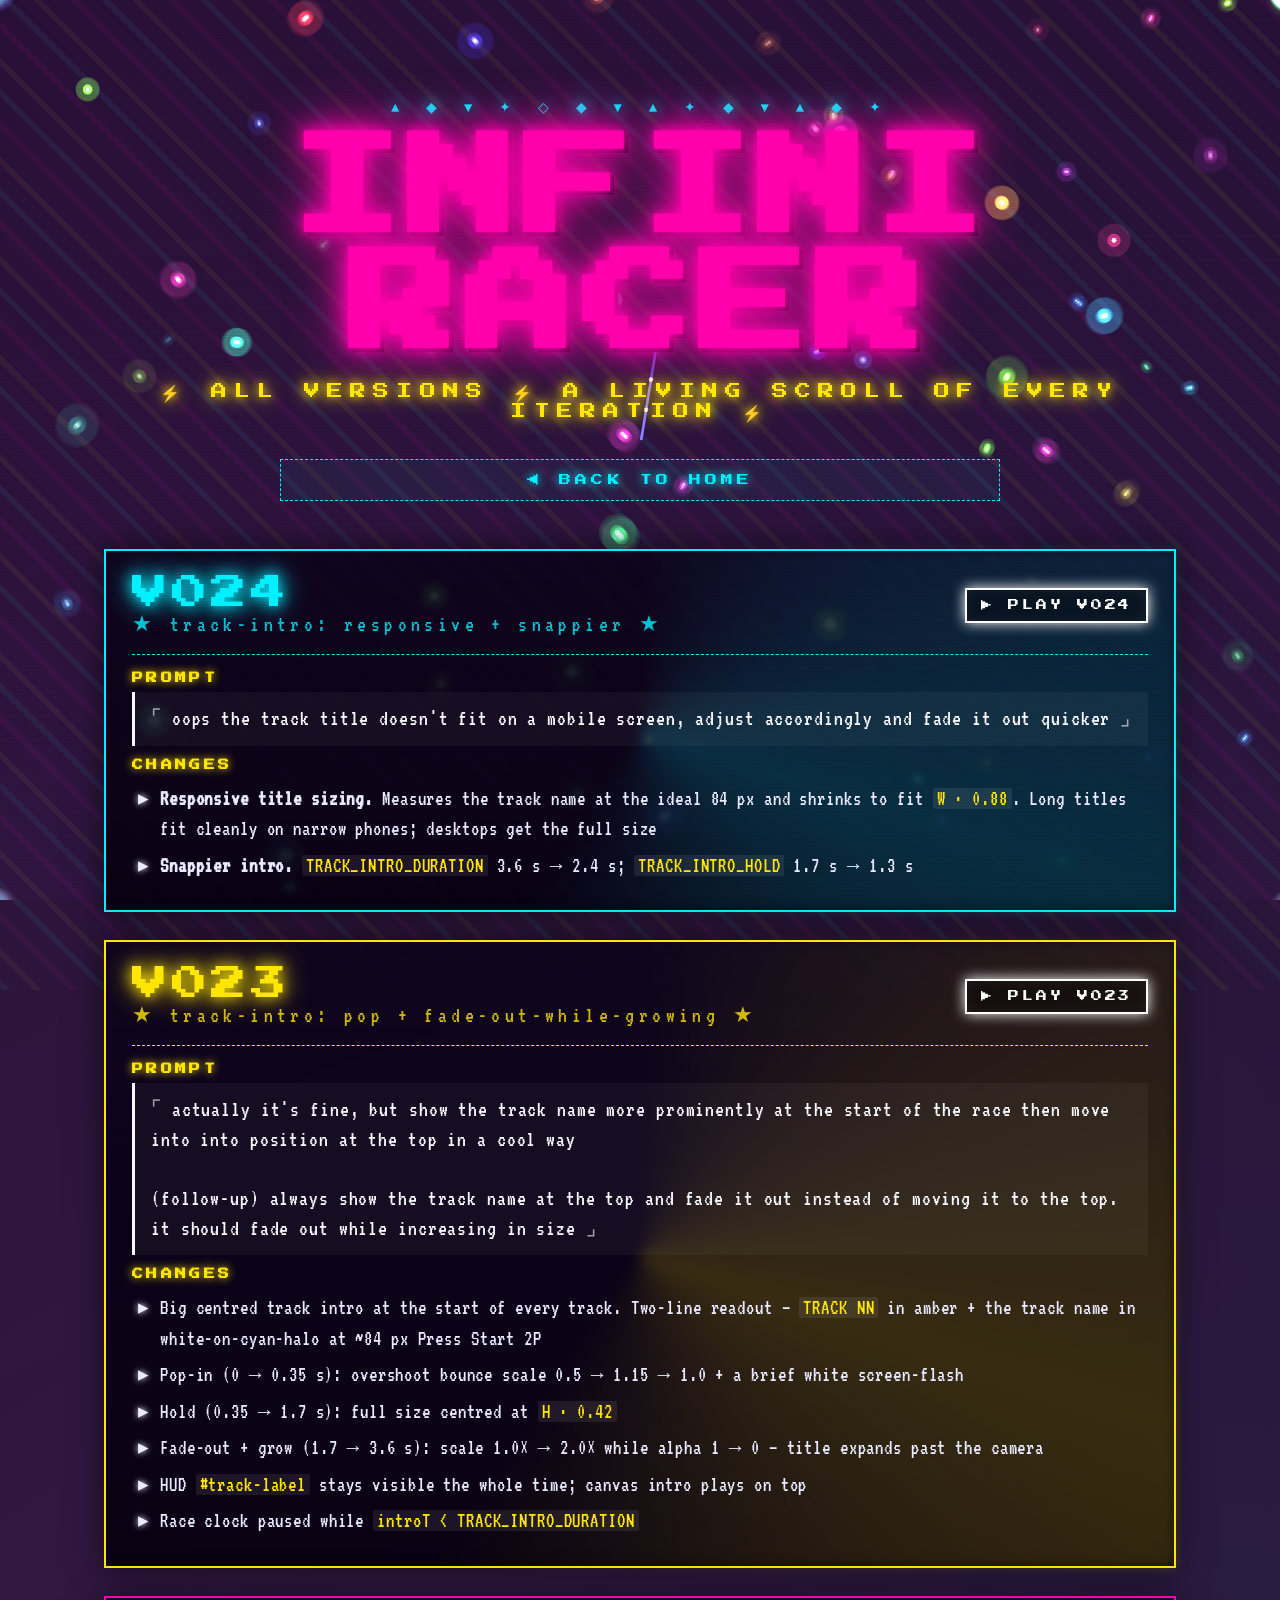
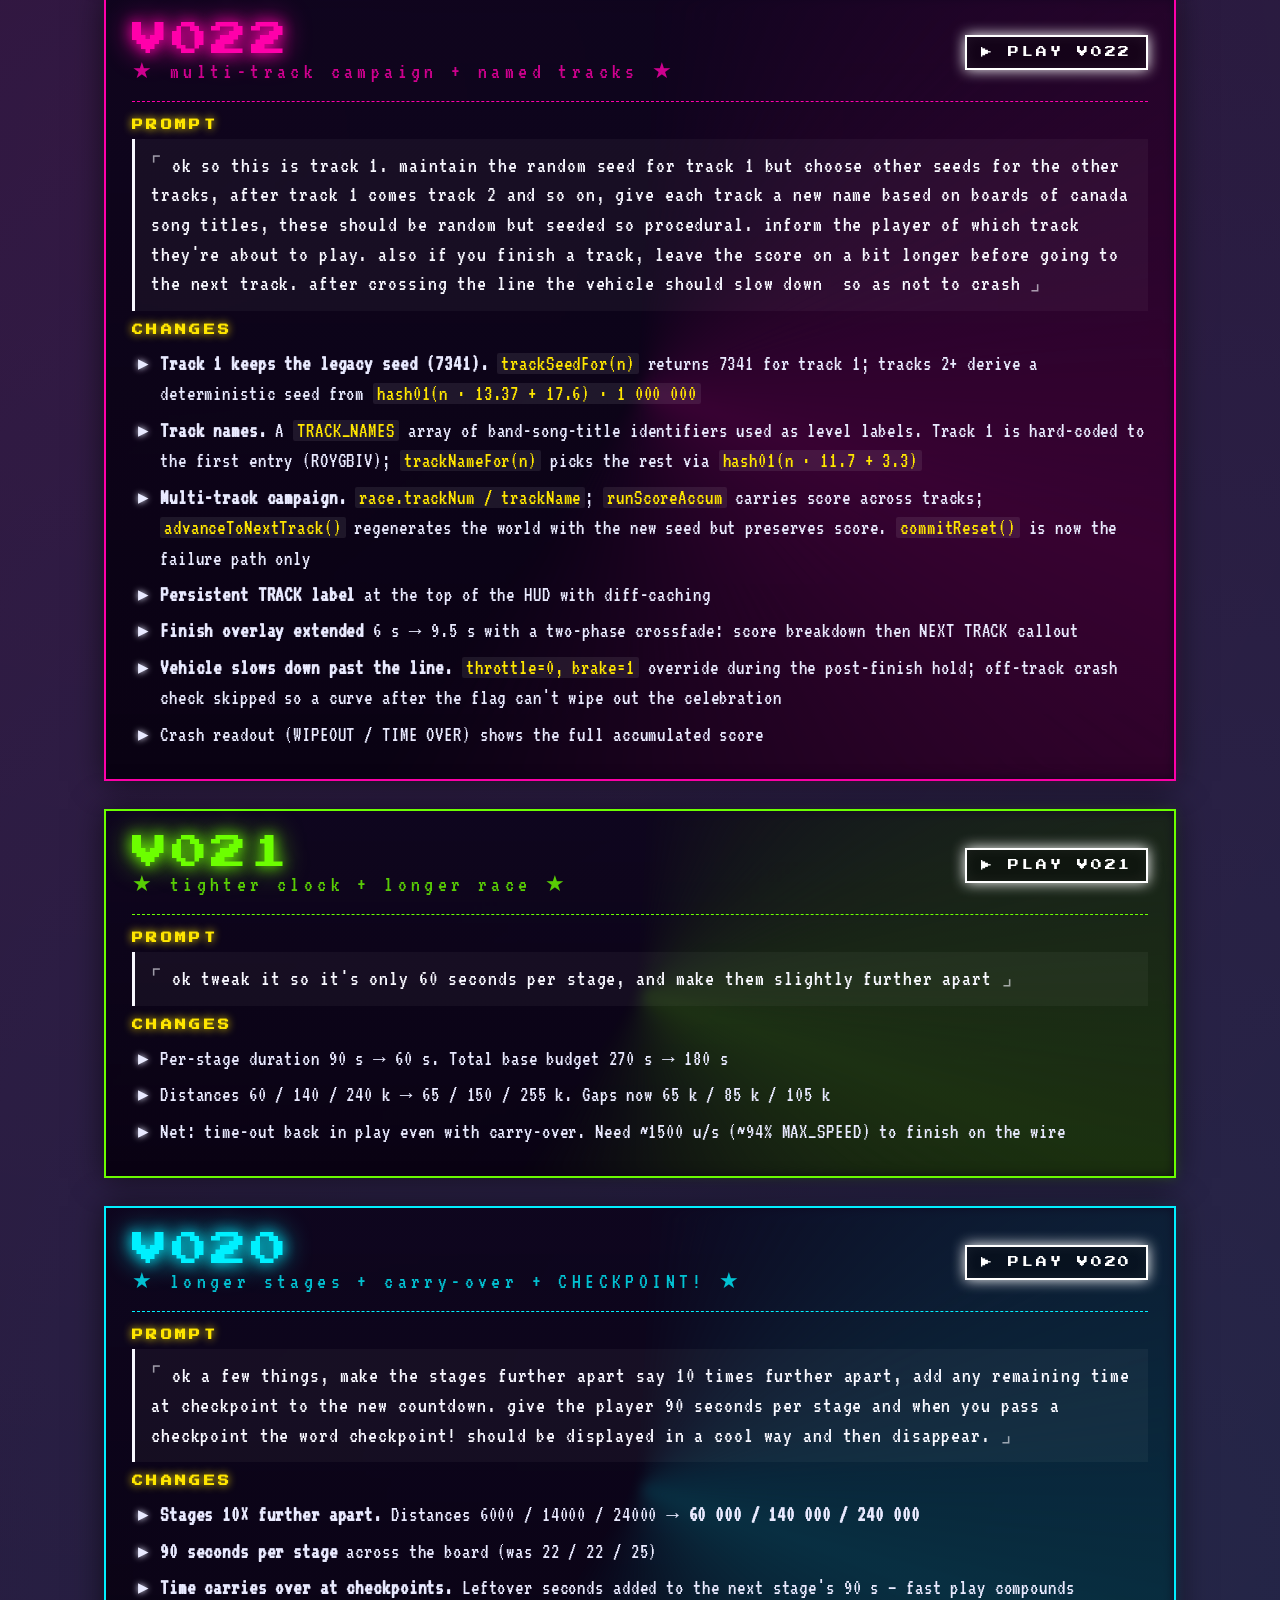
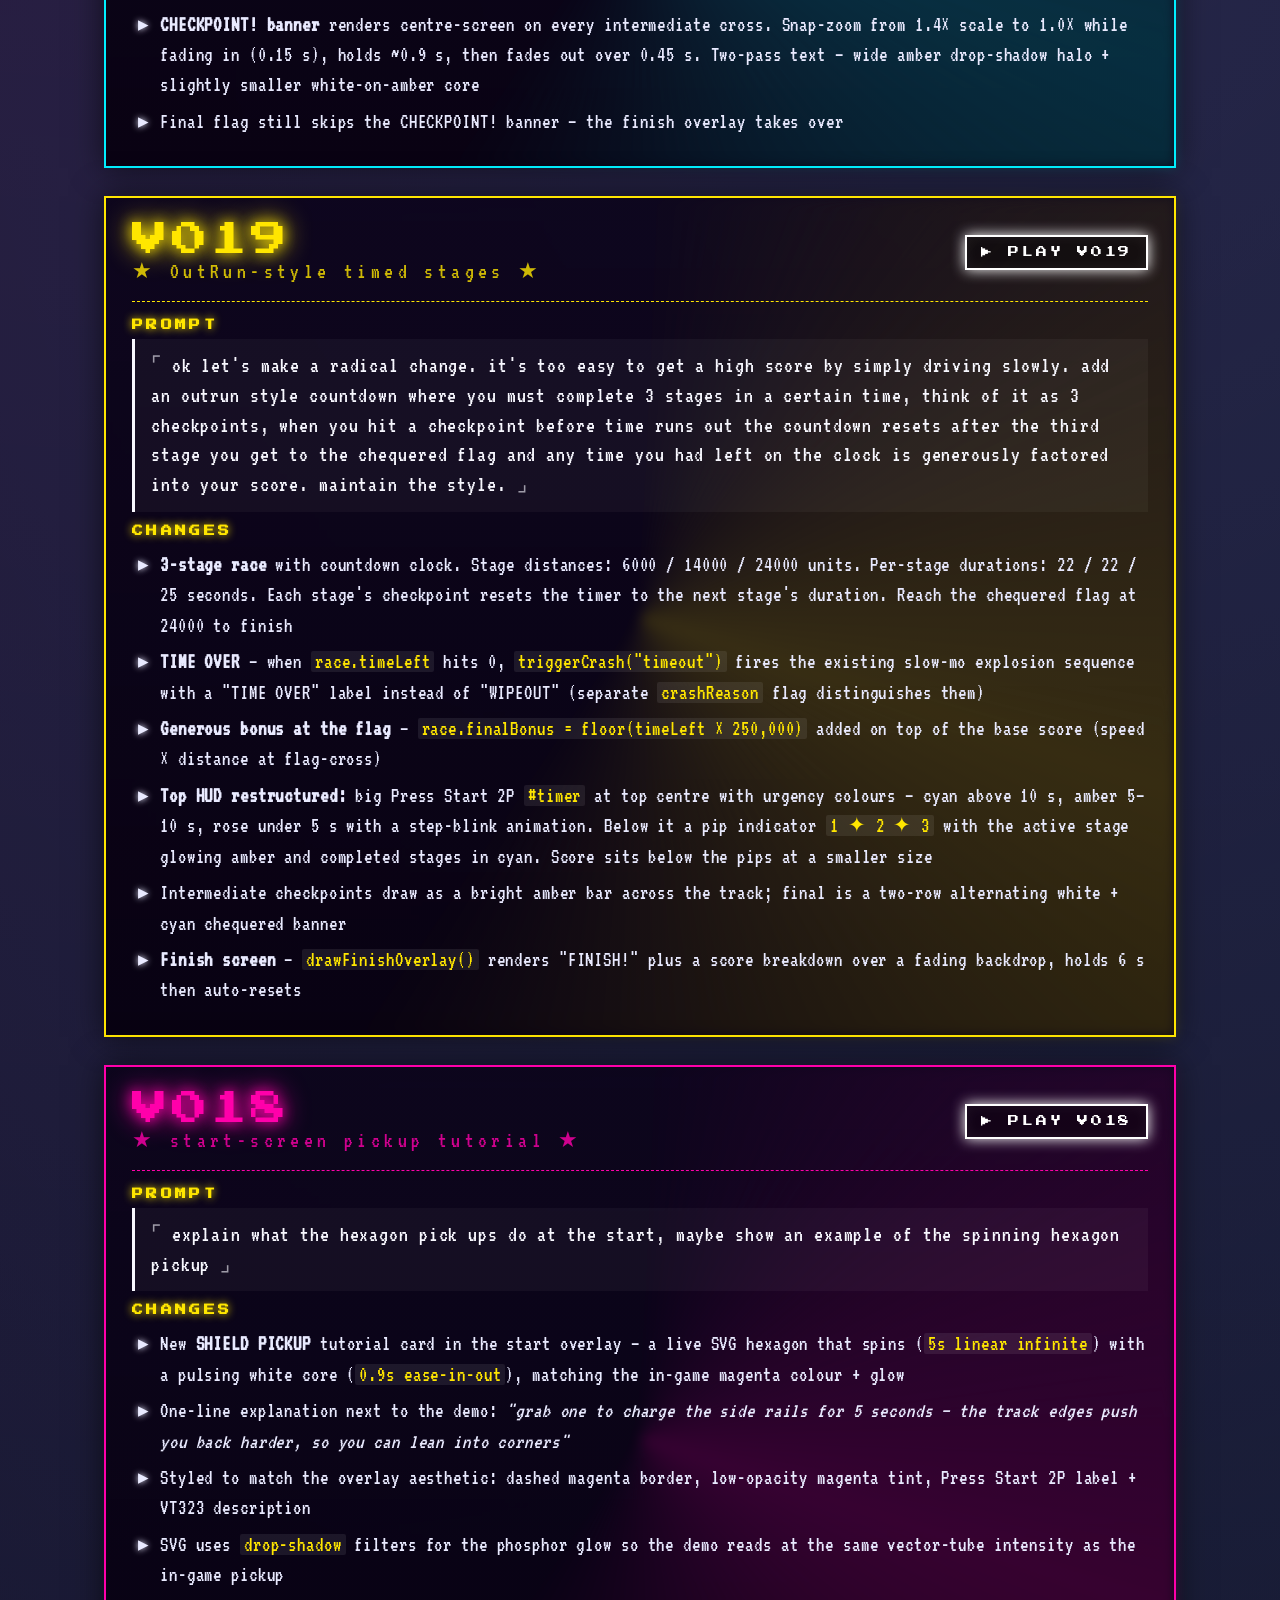
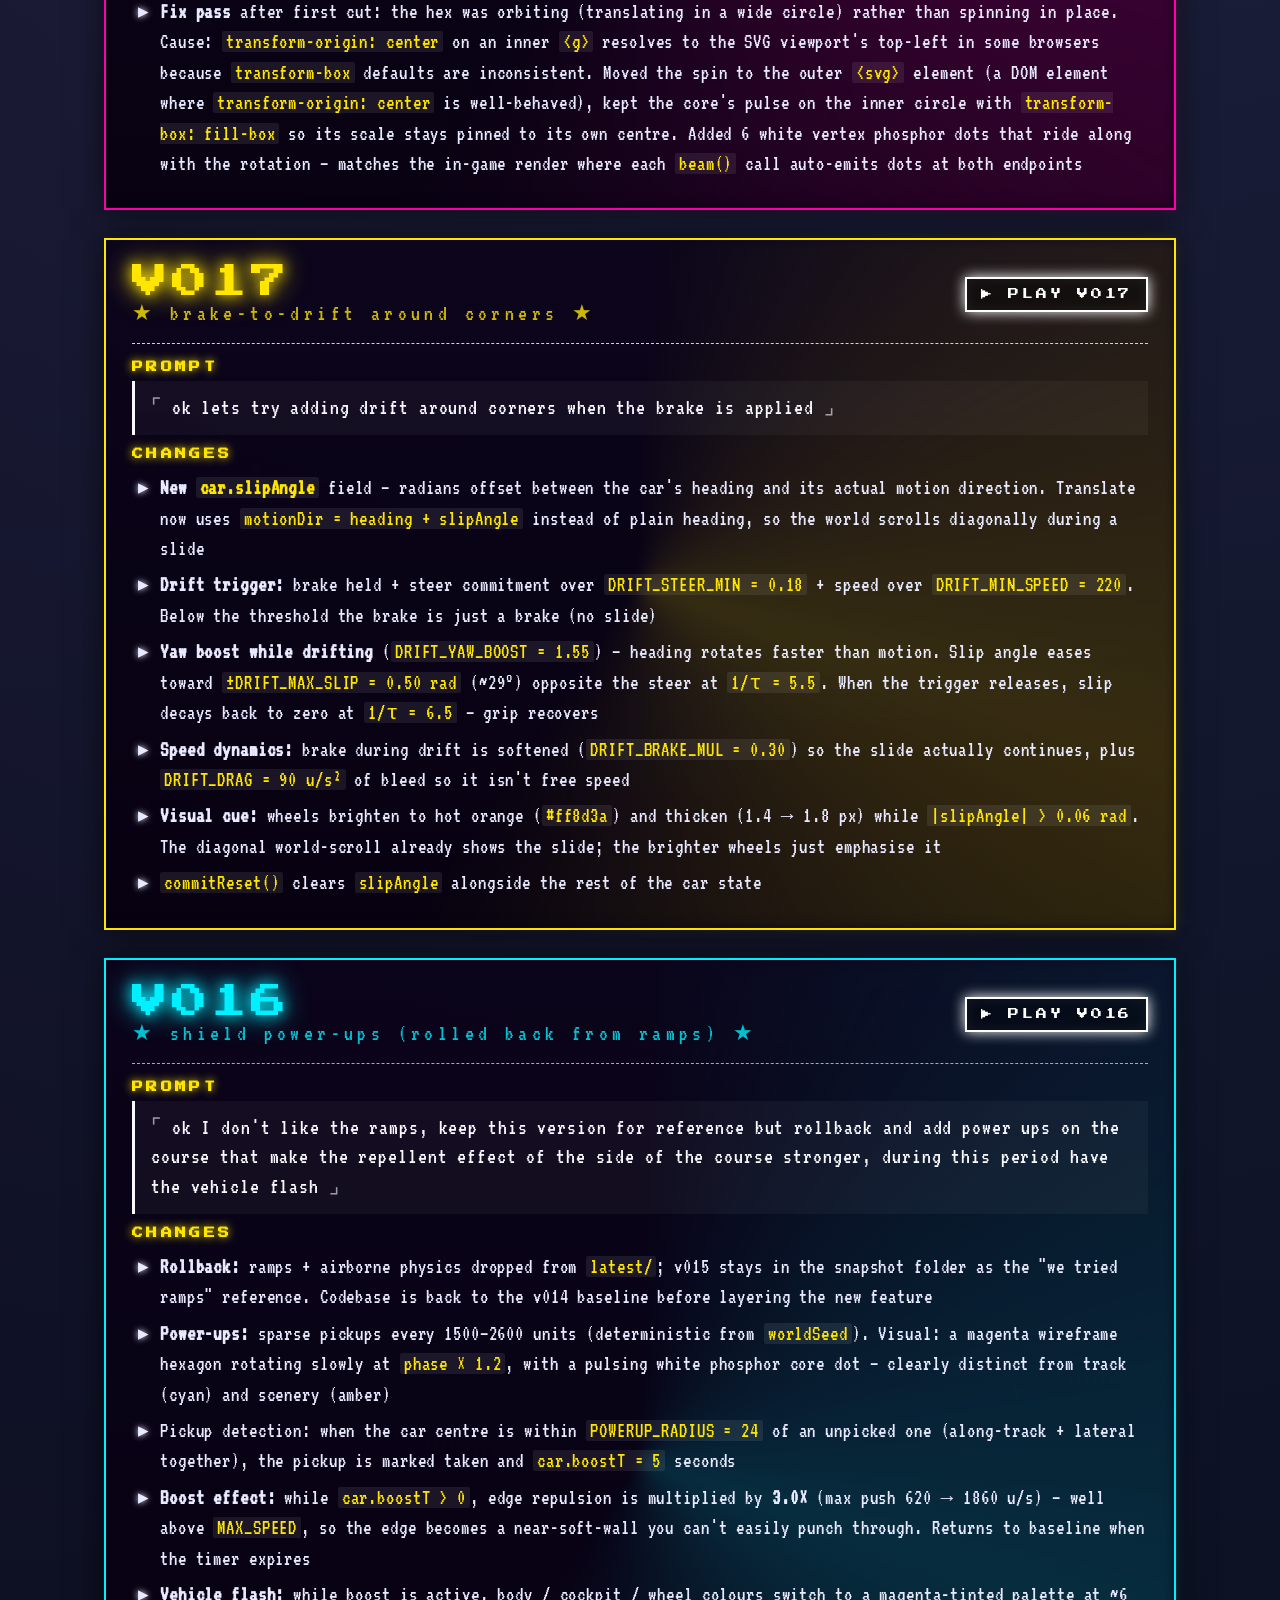
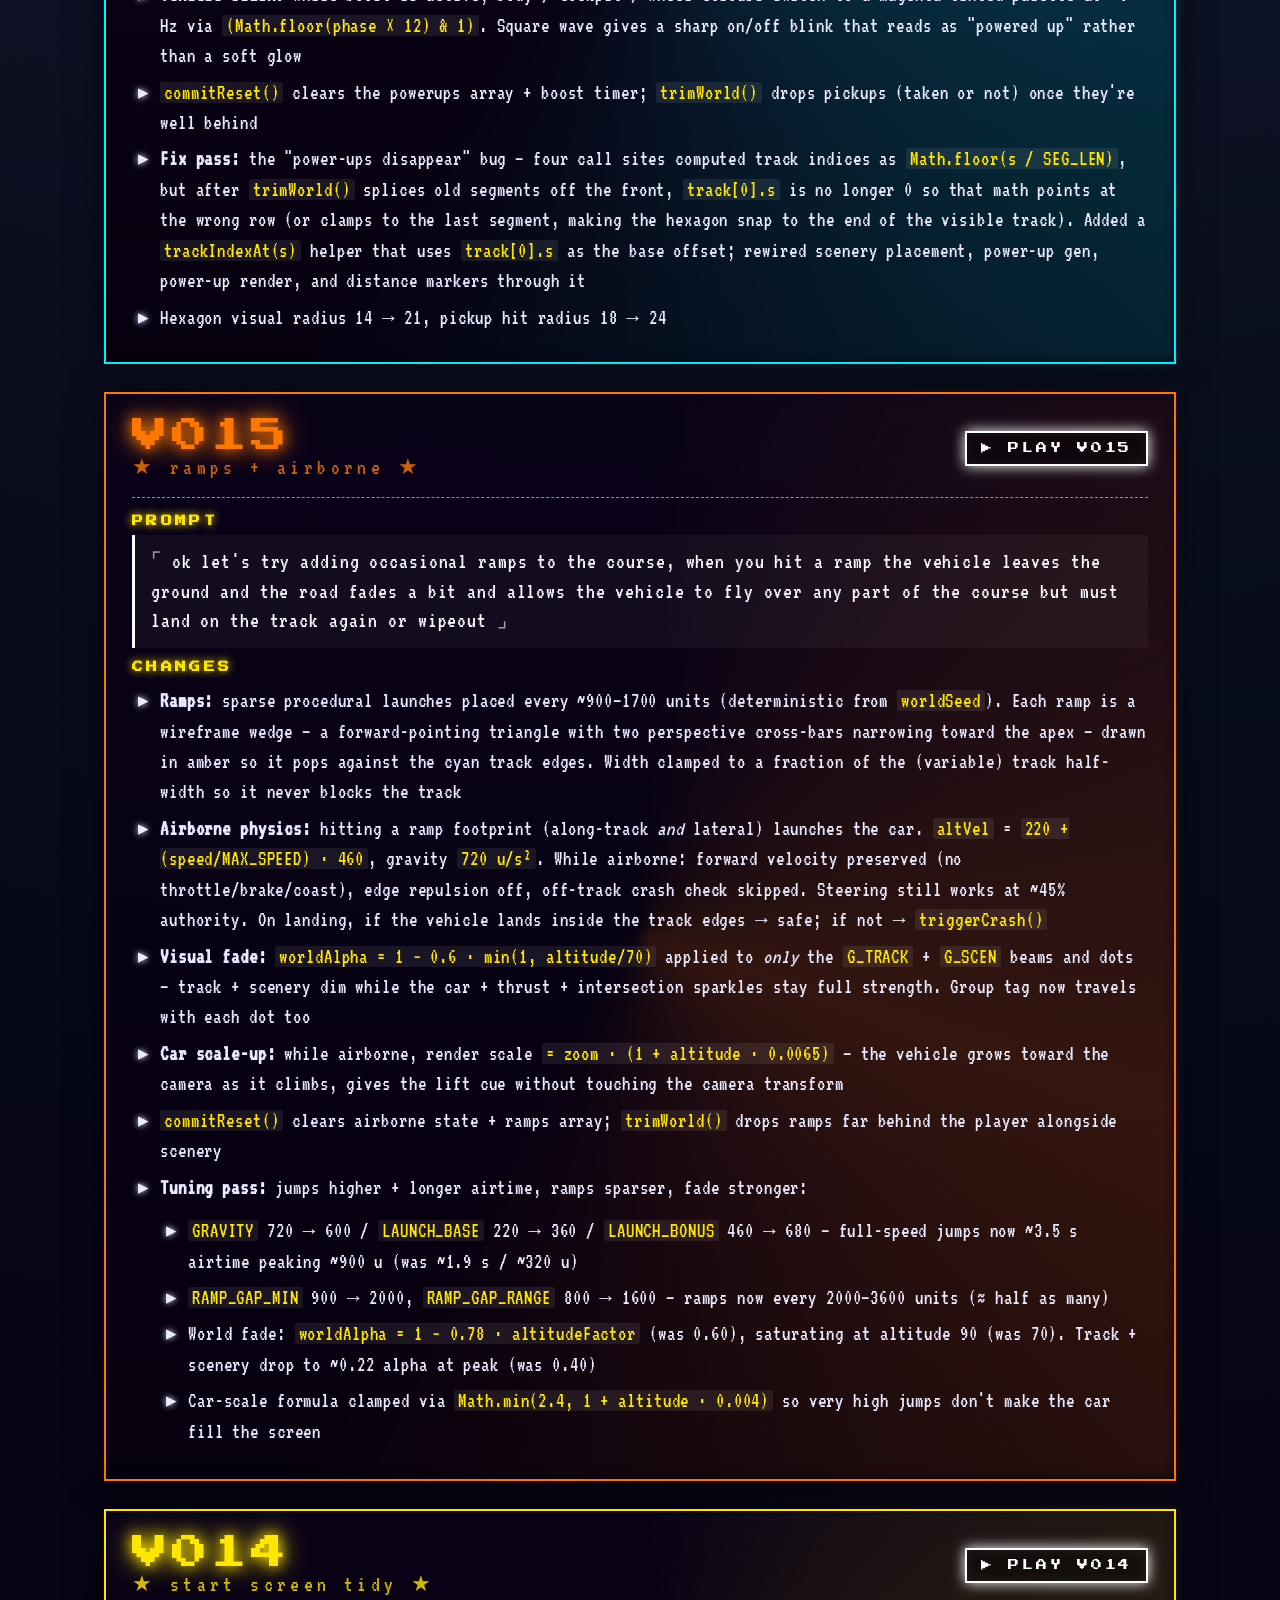
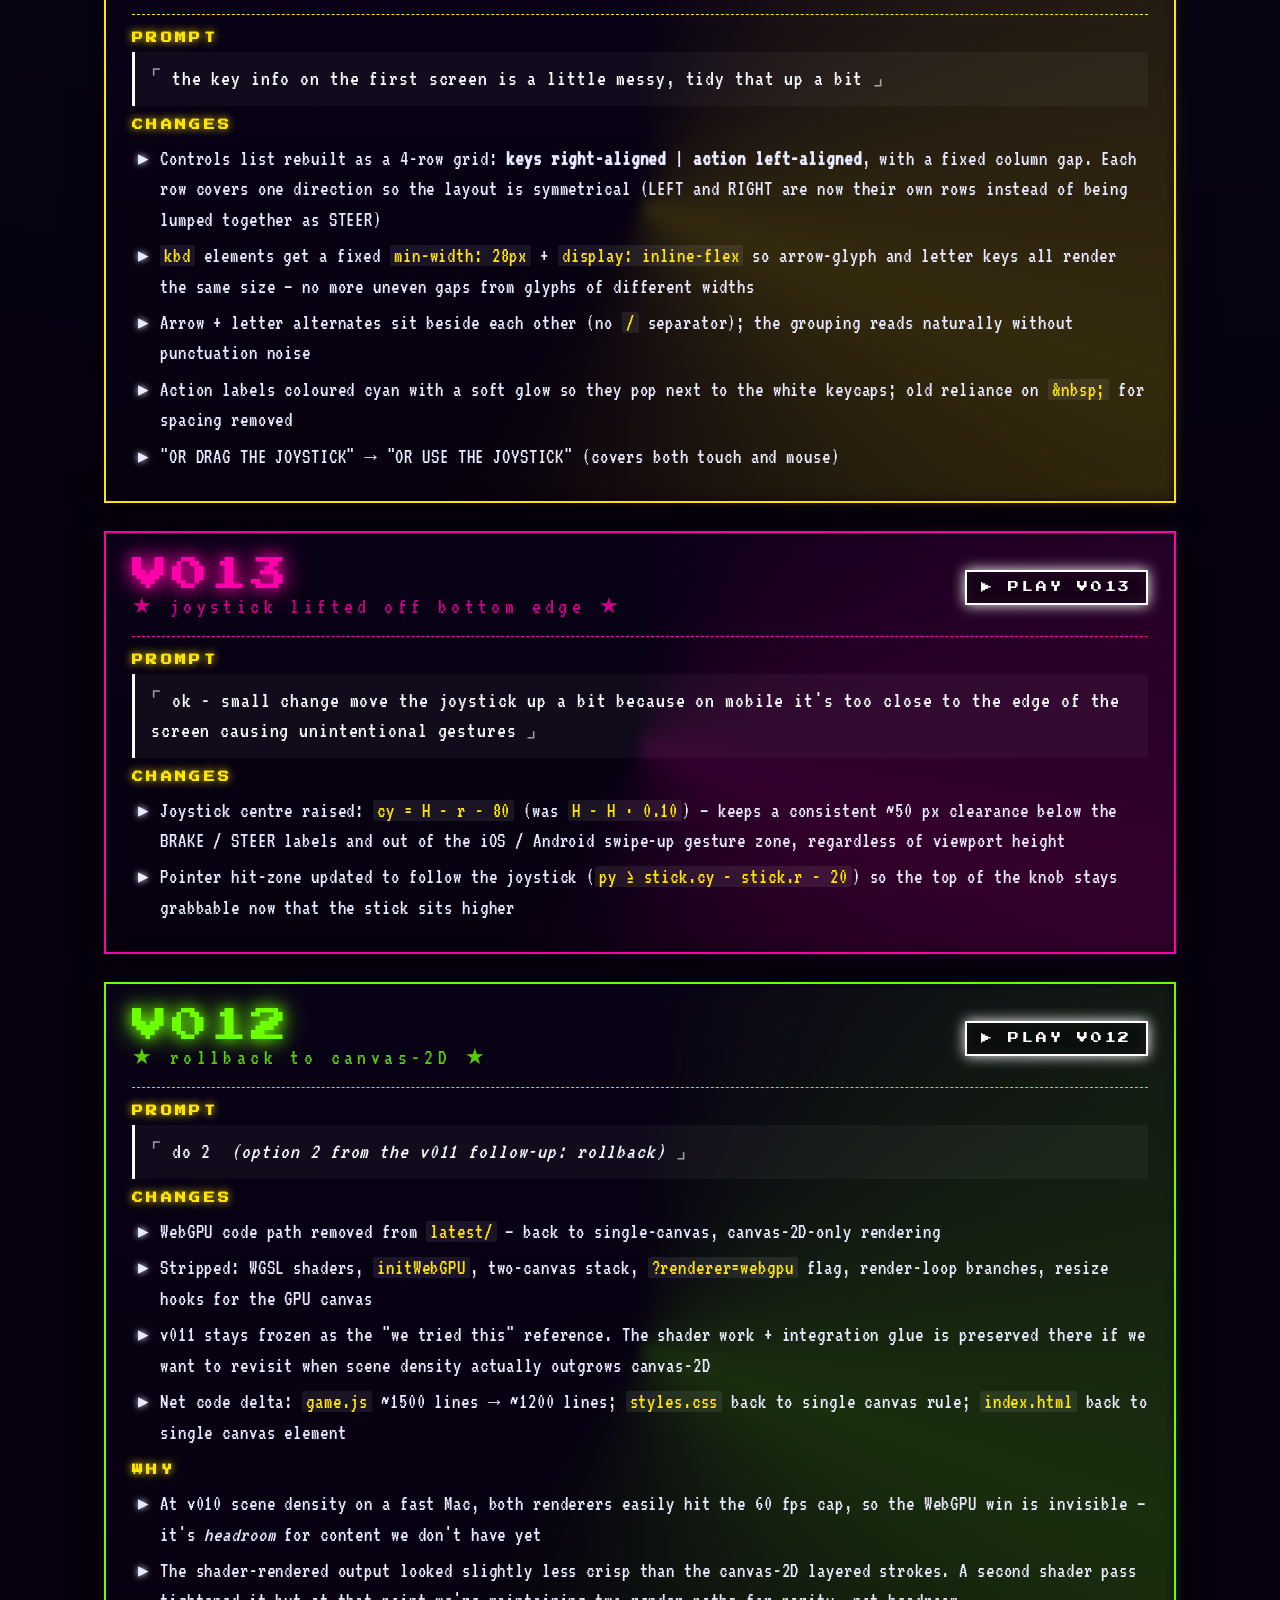
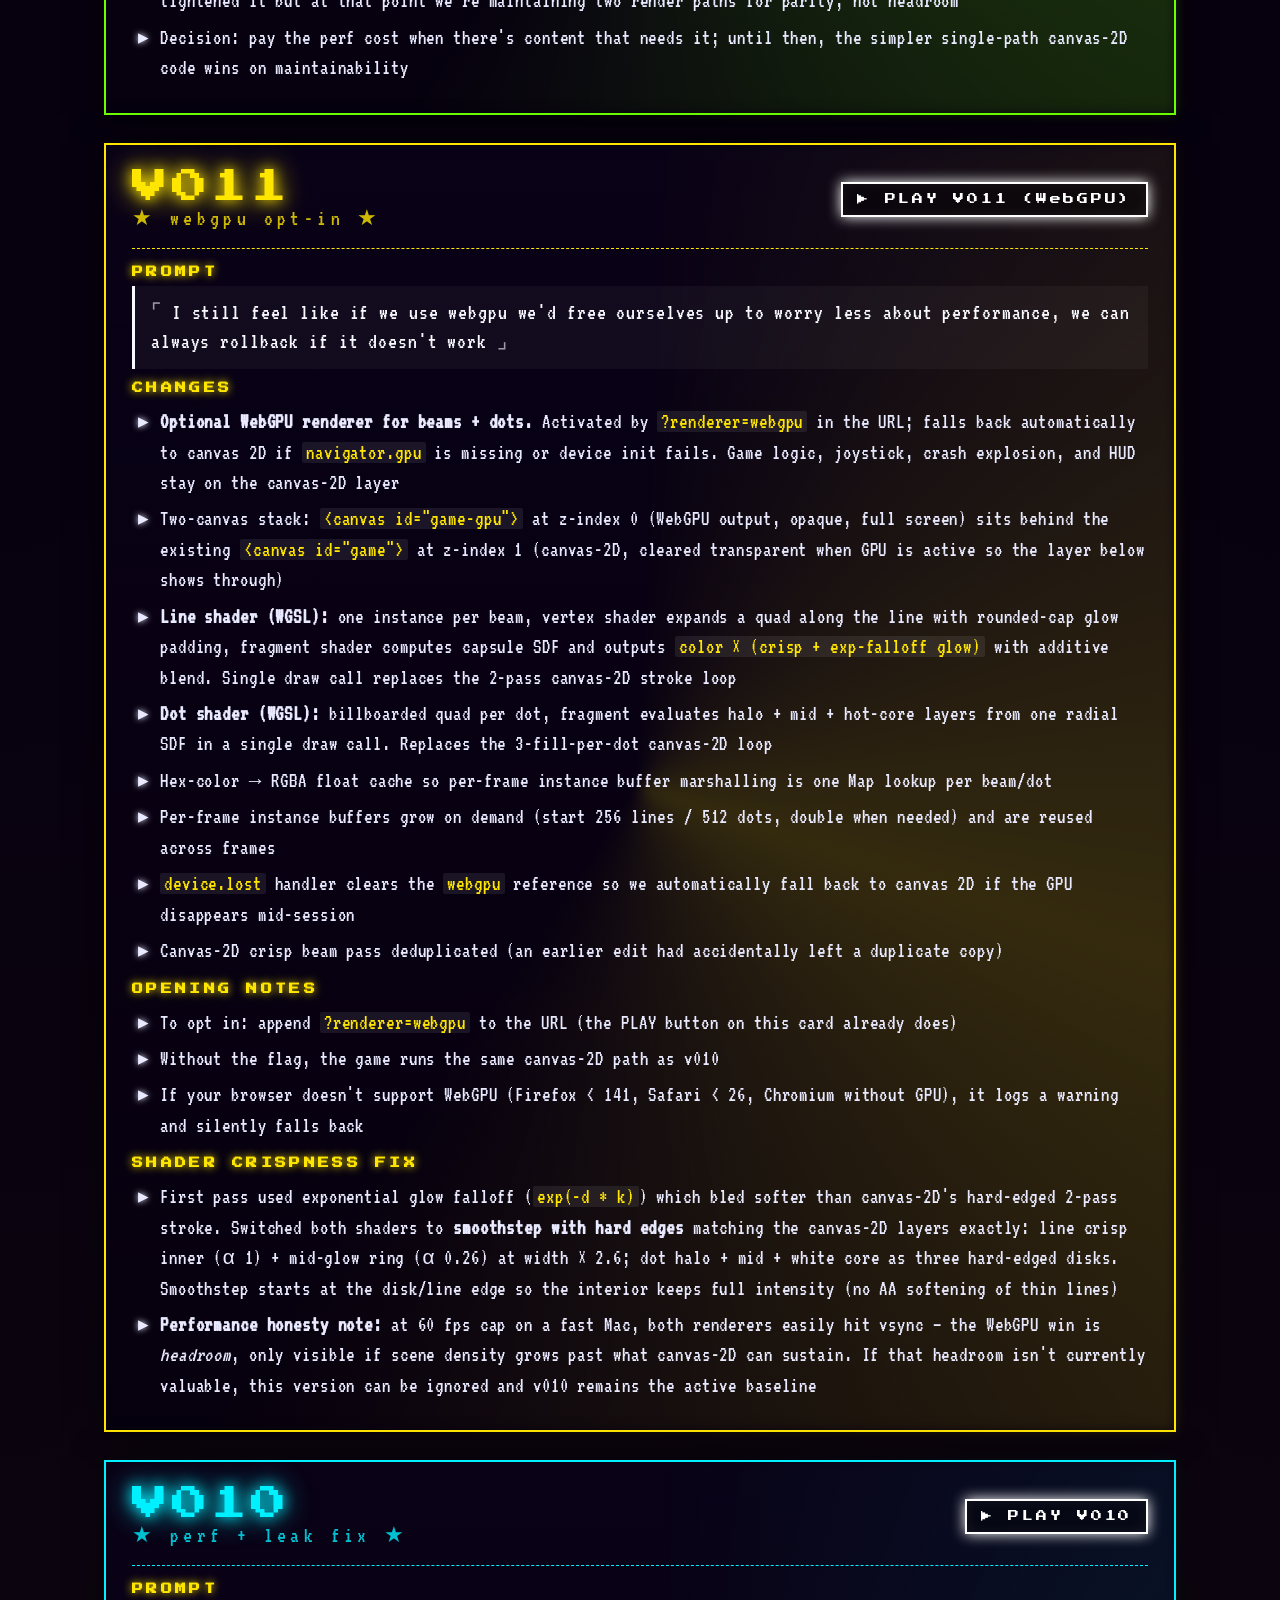
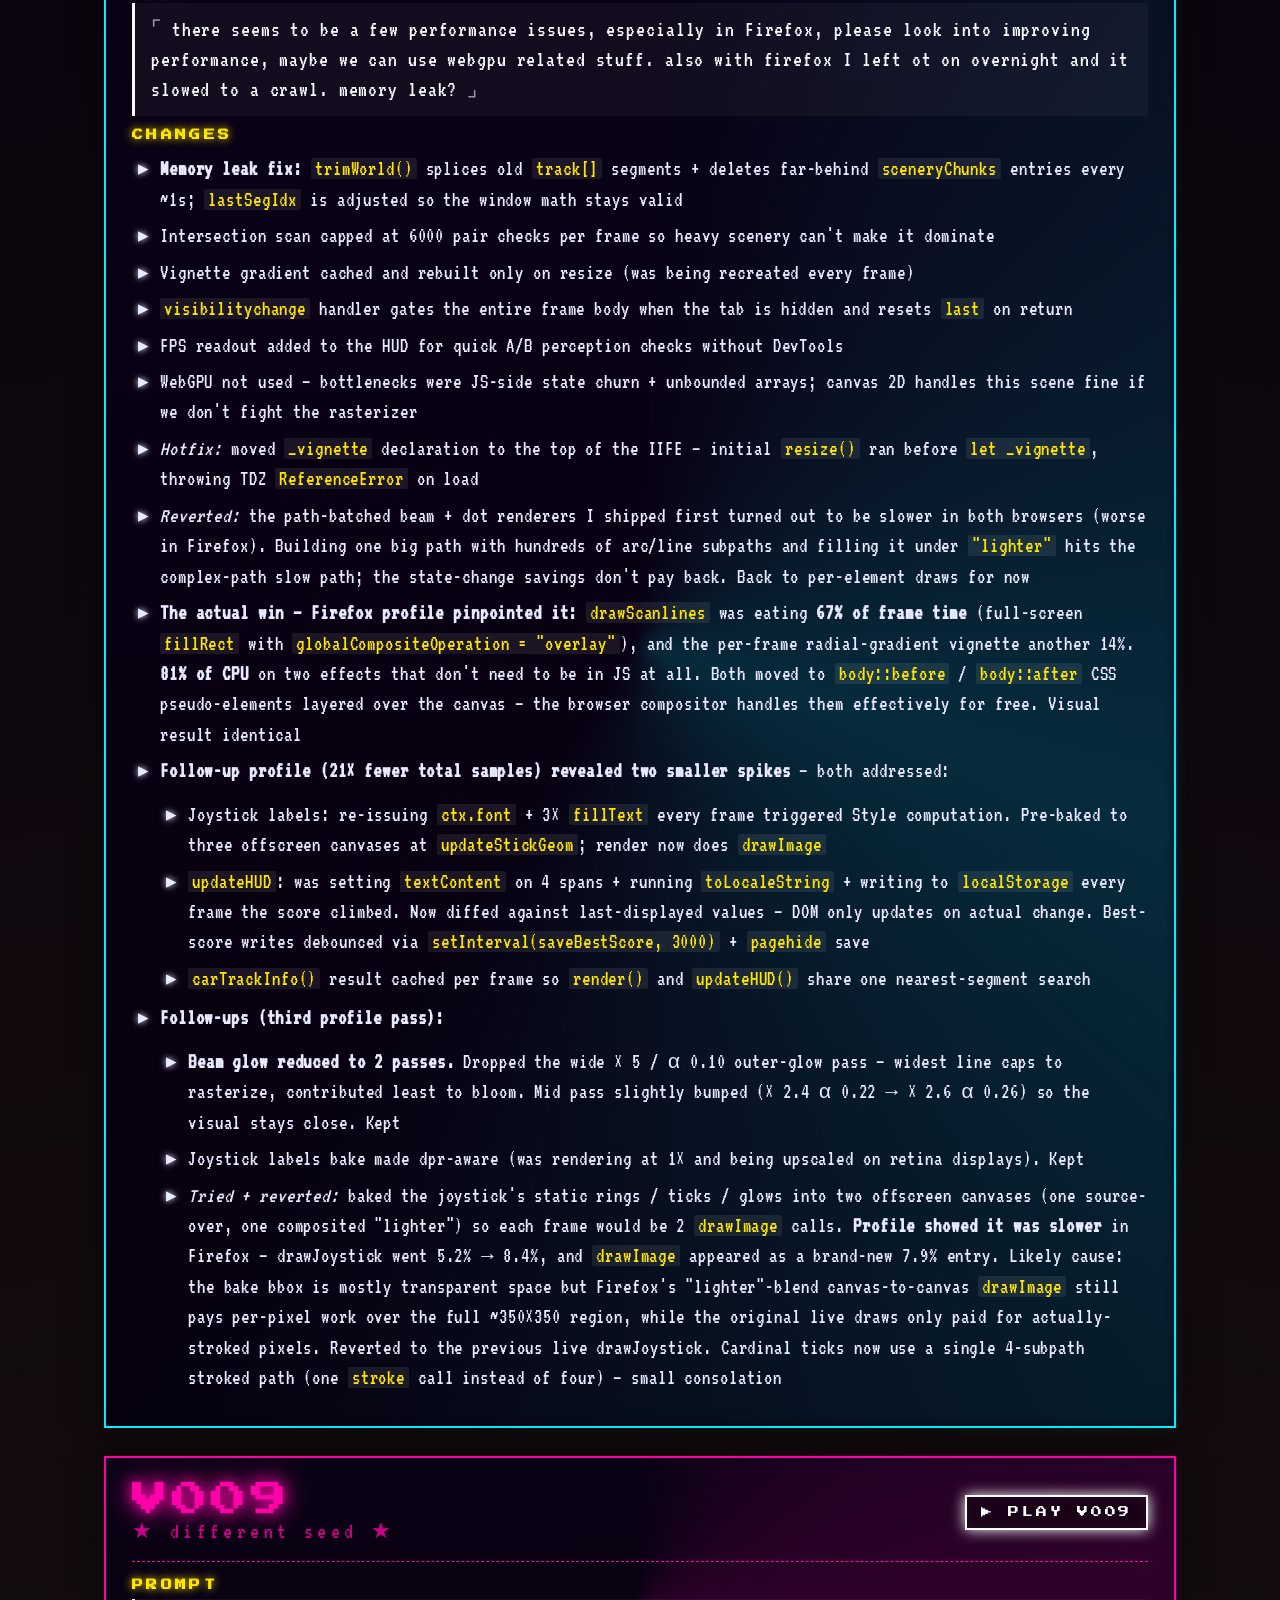
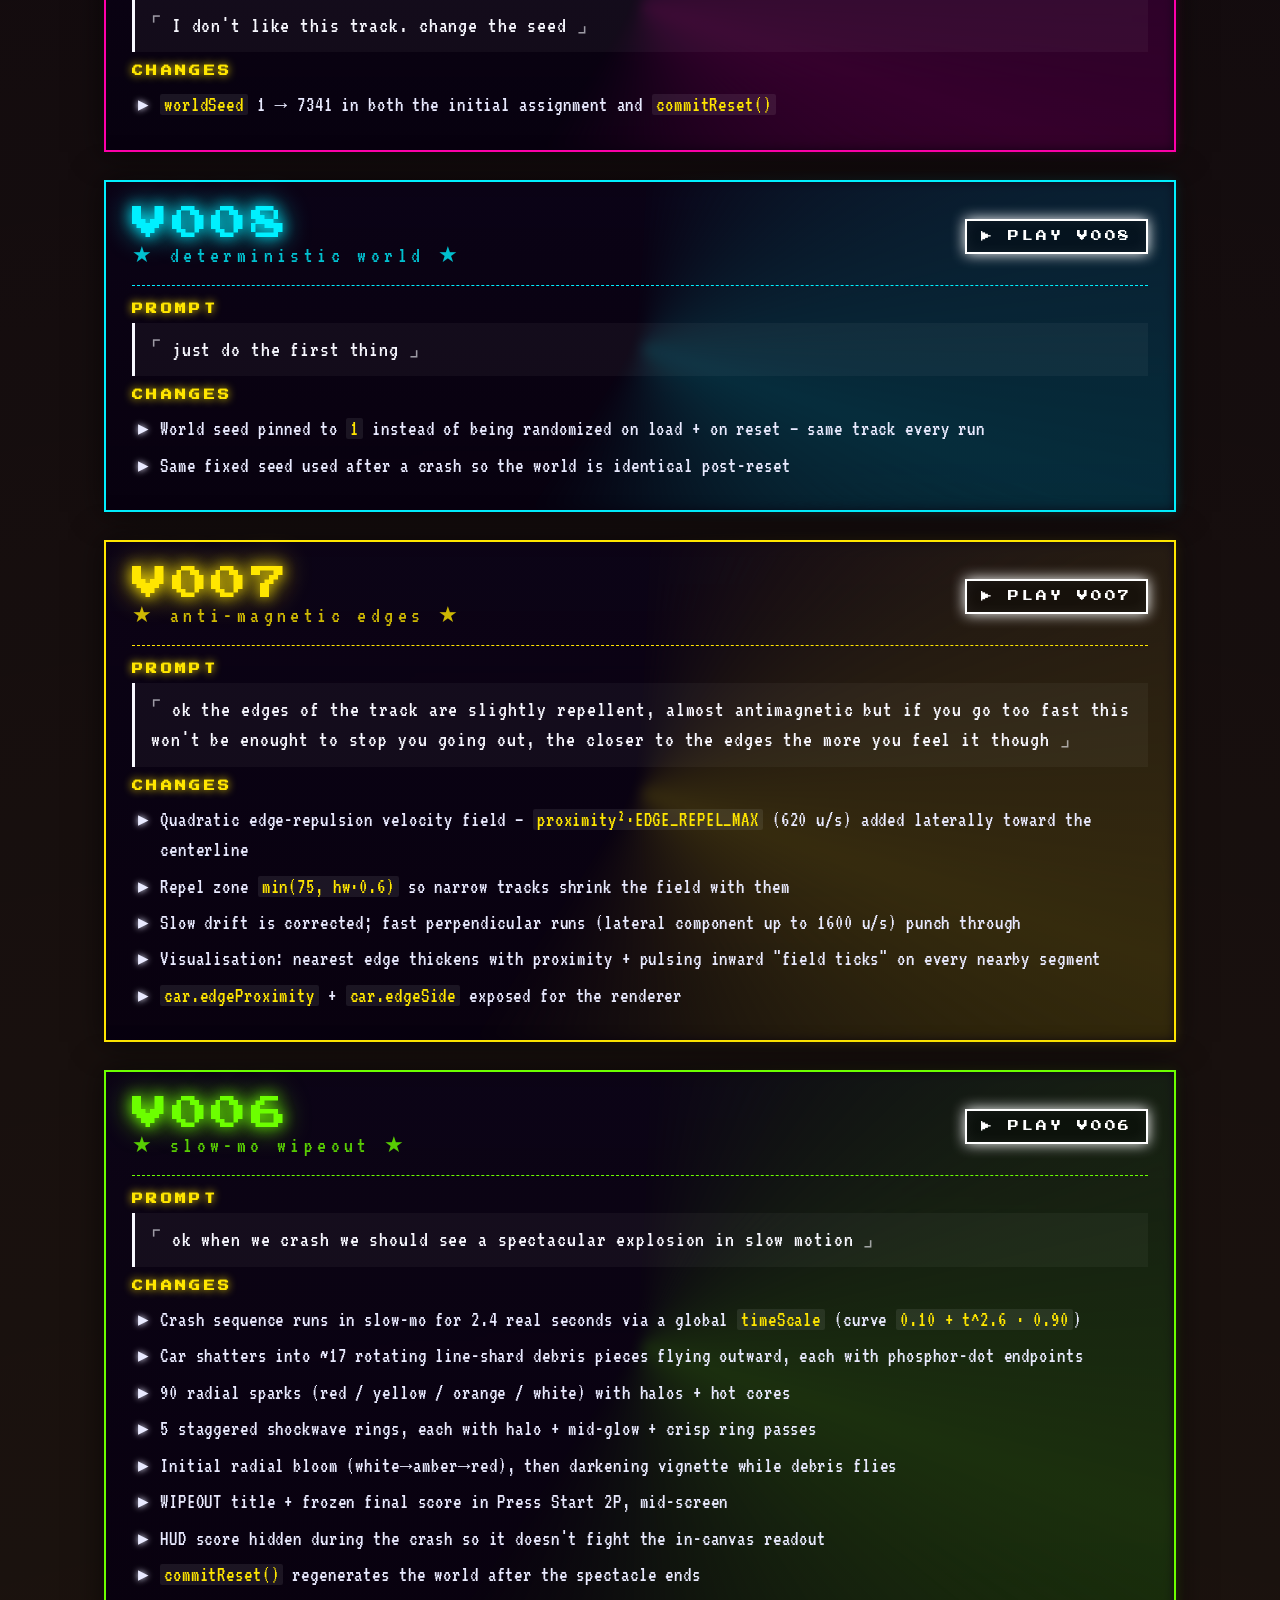
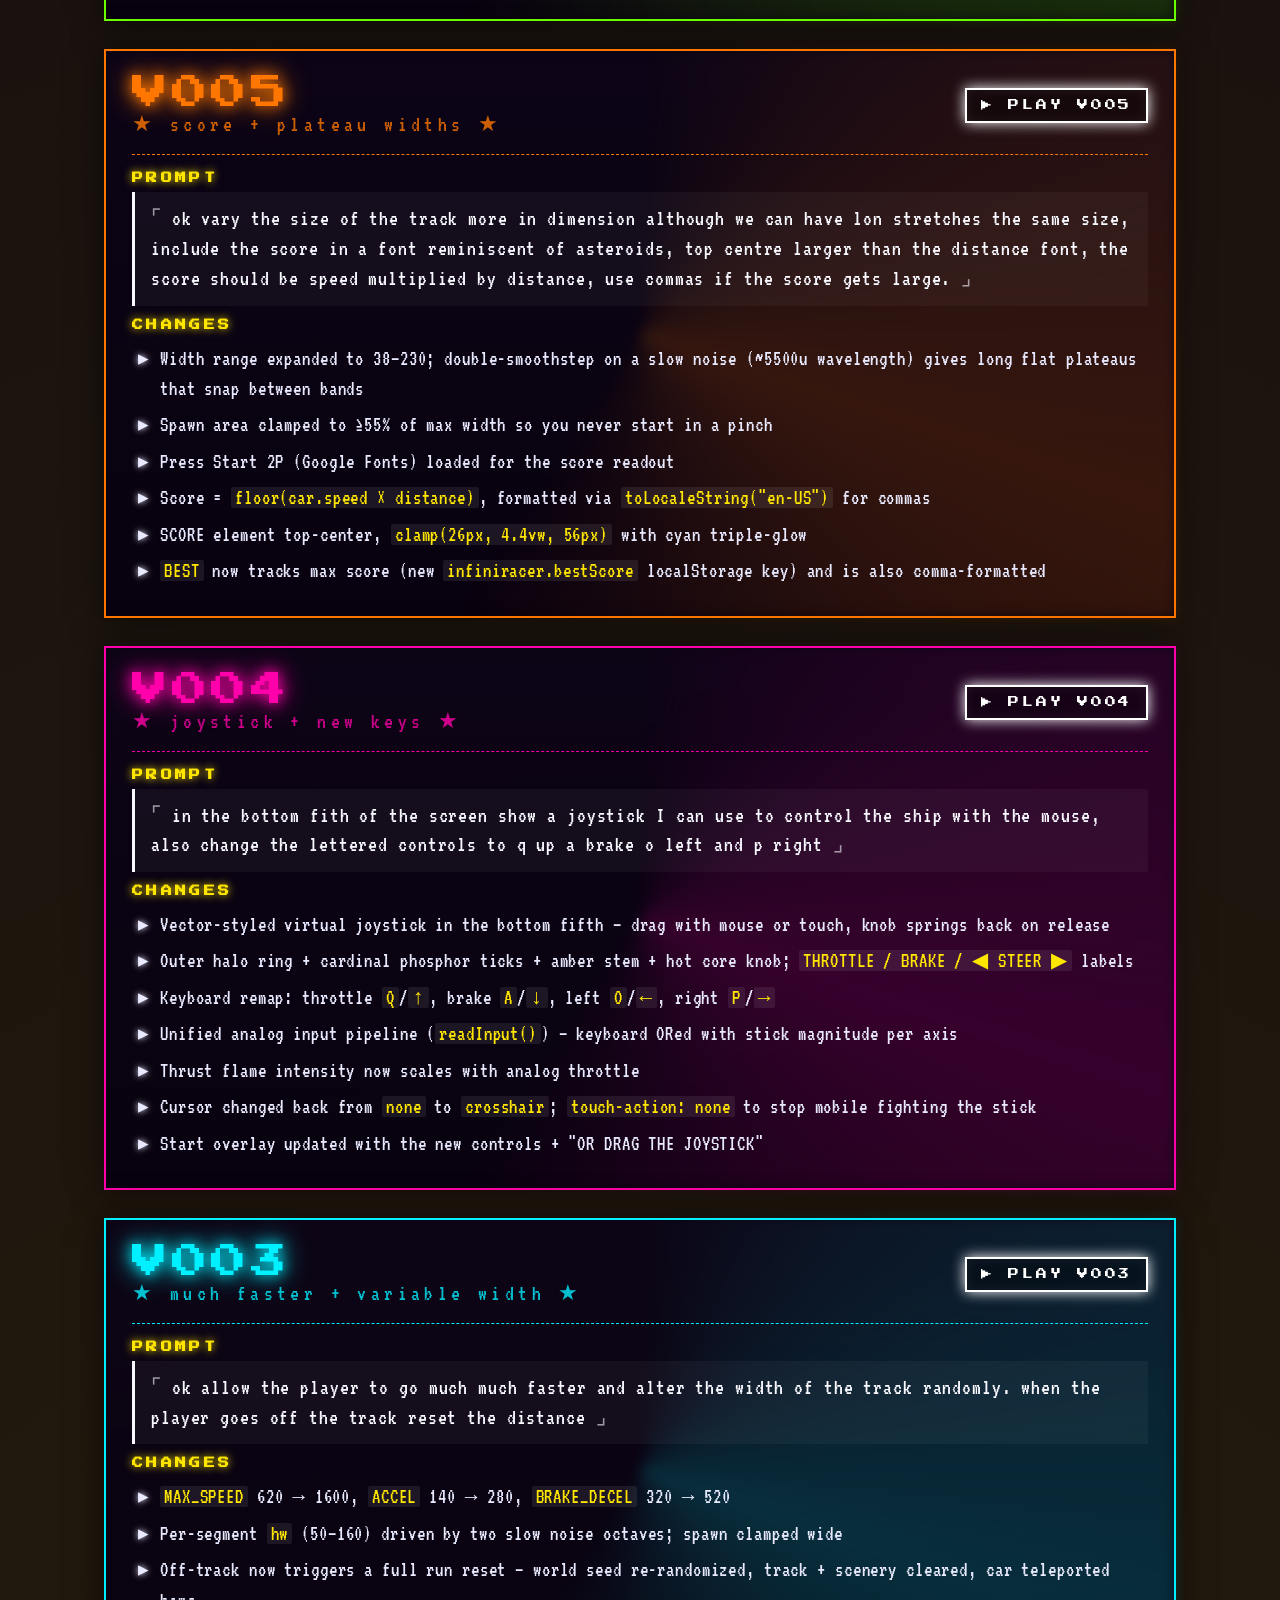
==== commit 7a6f1698: "v025: easier — checkpoints + flag pulled closer - Stage distances 65 / 150 / 255 k -> 55 / 130 / 220" ====
--- a/versions.html
+++ b/versions.html
@@ -25,6 +25,26 @@
     <a class="all-versions-link" href="index.html">◀ BACK TO HOME</a>
 
     <section class="versions">
+
+      <!-- v024 -->
+      <article class="ver acc-2">
+        <div class="ver-header">
+          <div>
+            <div class="ver-no">V024</div>
+            <div class="ver-tag">★ track-intro: responsive + snappier ★</div>
+          </div>
+          <a class="ver-play" href="v024/">▶ PLAY V024</a>
+        </div>
+        <div class="step">
+          <h3>PROMPT</h3>
+          <blockquote>oops the track title doesn't fit on a mobile screen, adjust accordingly and fade it out quicker</blockquote>
+          <h3>CHANGES</h3>
+          <ul>
+            <li><strong>Responsive title sizing.</strong> Measures the track name at the ideal 84 px and shrinks to fit <code>W · 0.88</code>. Long titles fit cleanly on narrow phones; desktops get the full size</li>
+            <li><strong>Snappier intro.</strong> <code>TRACK_INTRO_DURATION</code> 3.6 s → 2.4 s; <code>TRACK_INTRO_HOLD</code> 1.7 s → 1.3 s</li>
+          </ul>
+        </div>
+      </article>
 
       <!-- v023 -->
       <article class="ver acc-3">
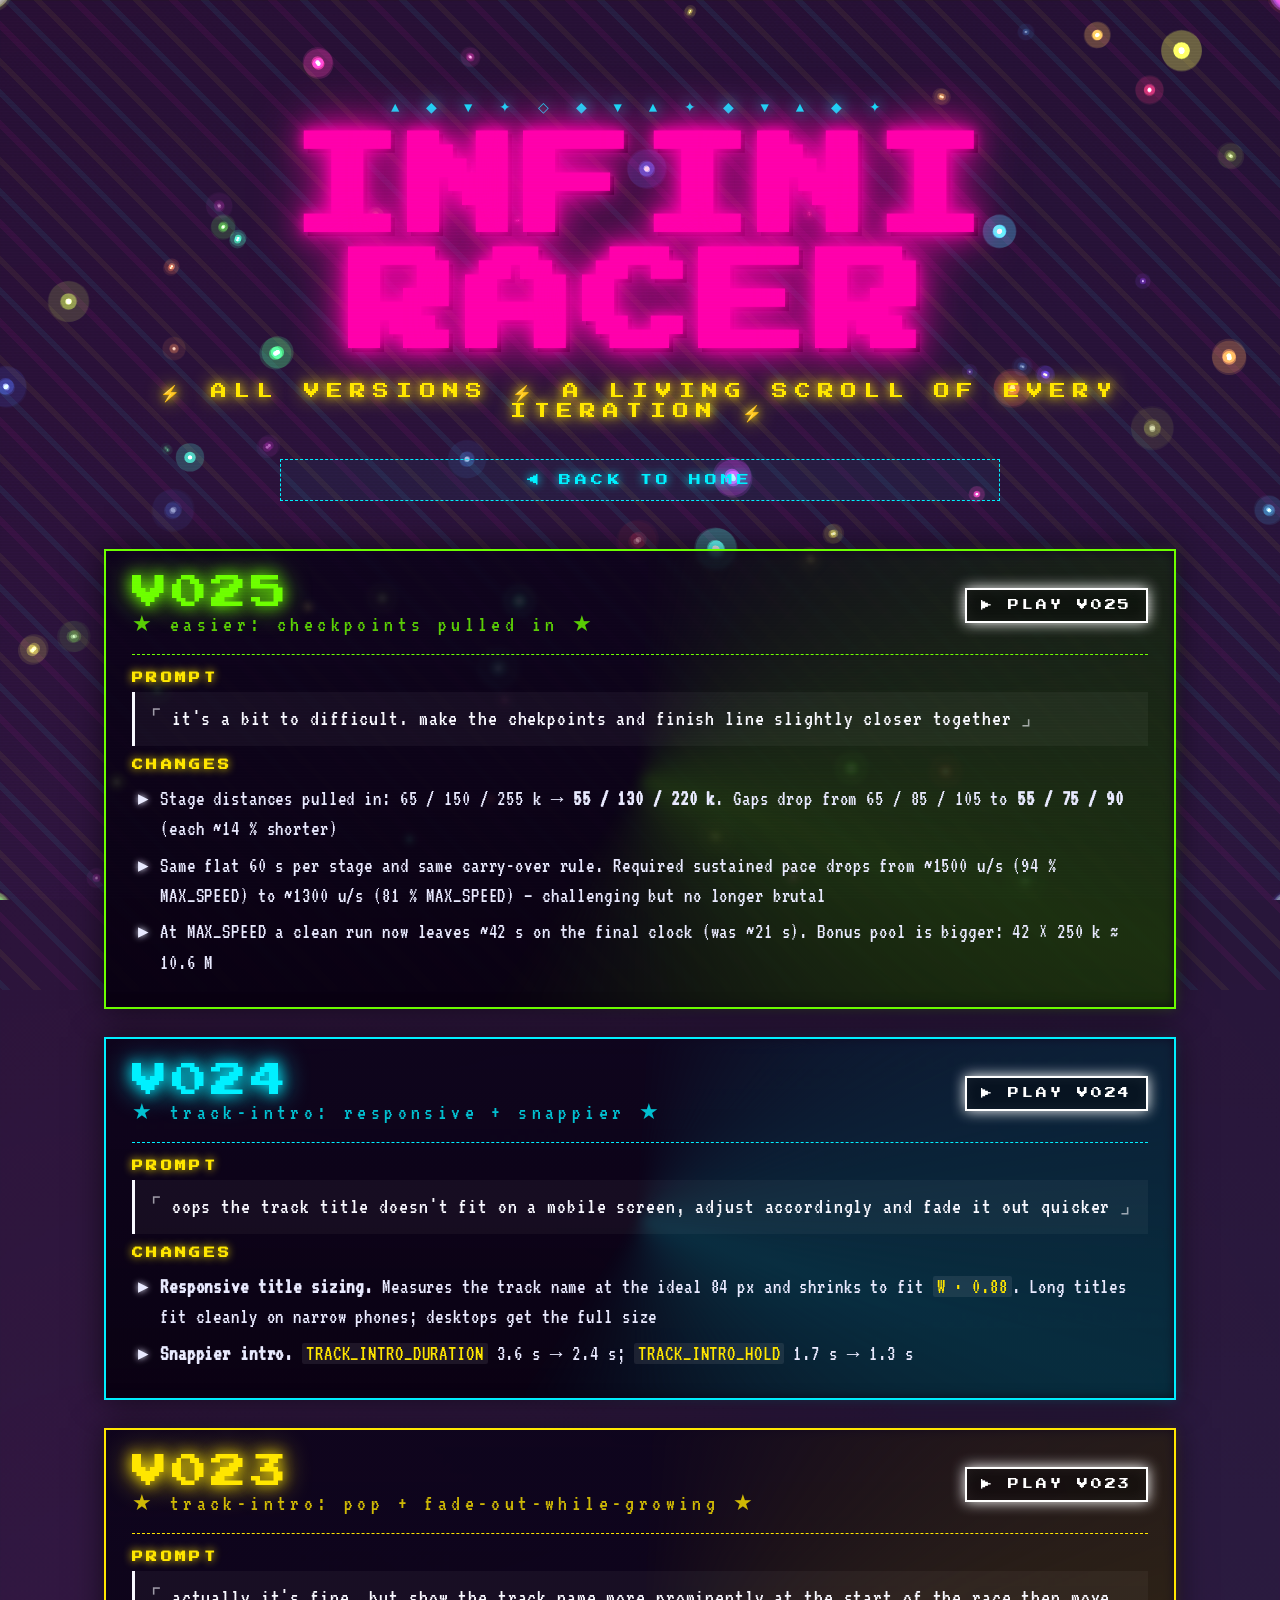
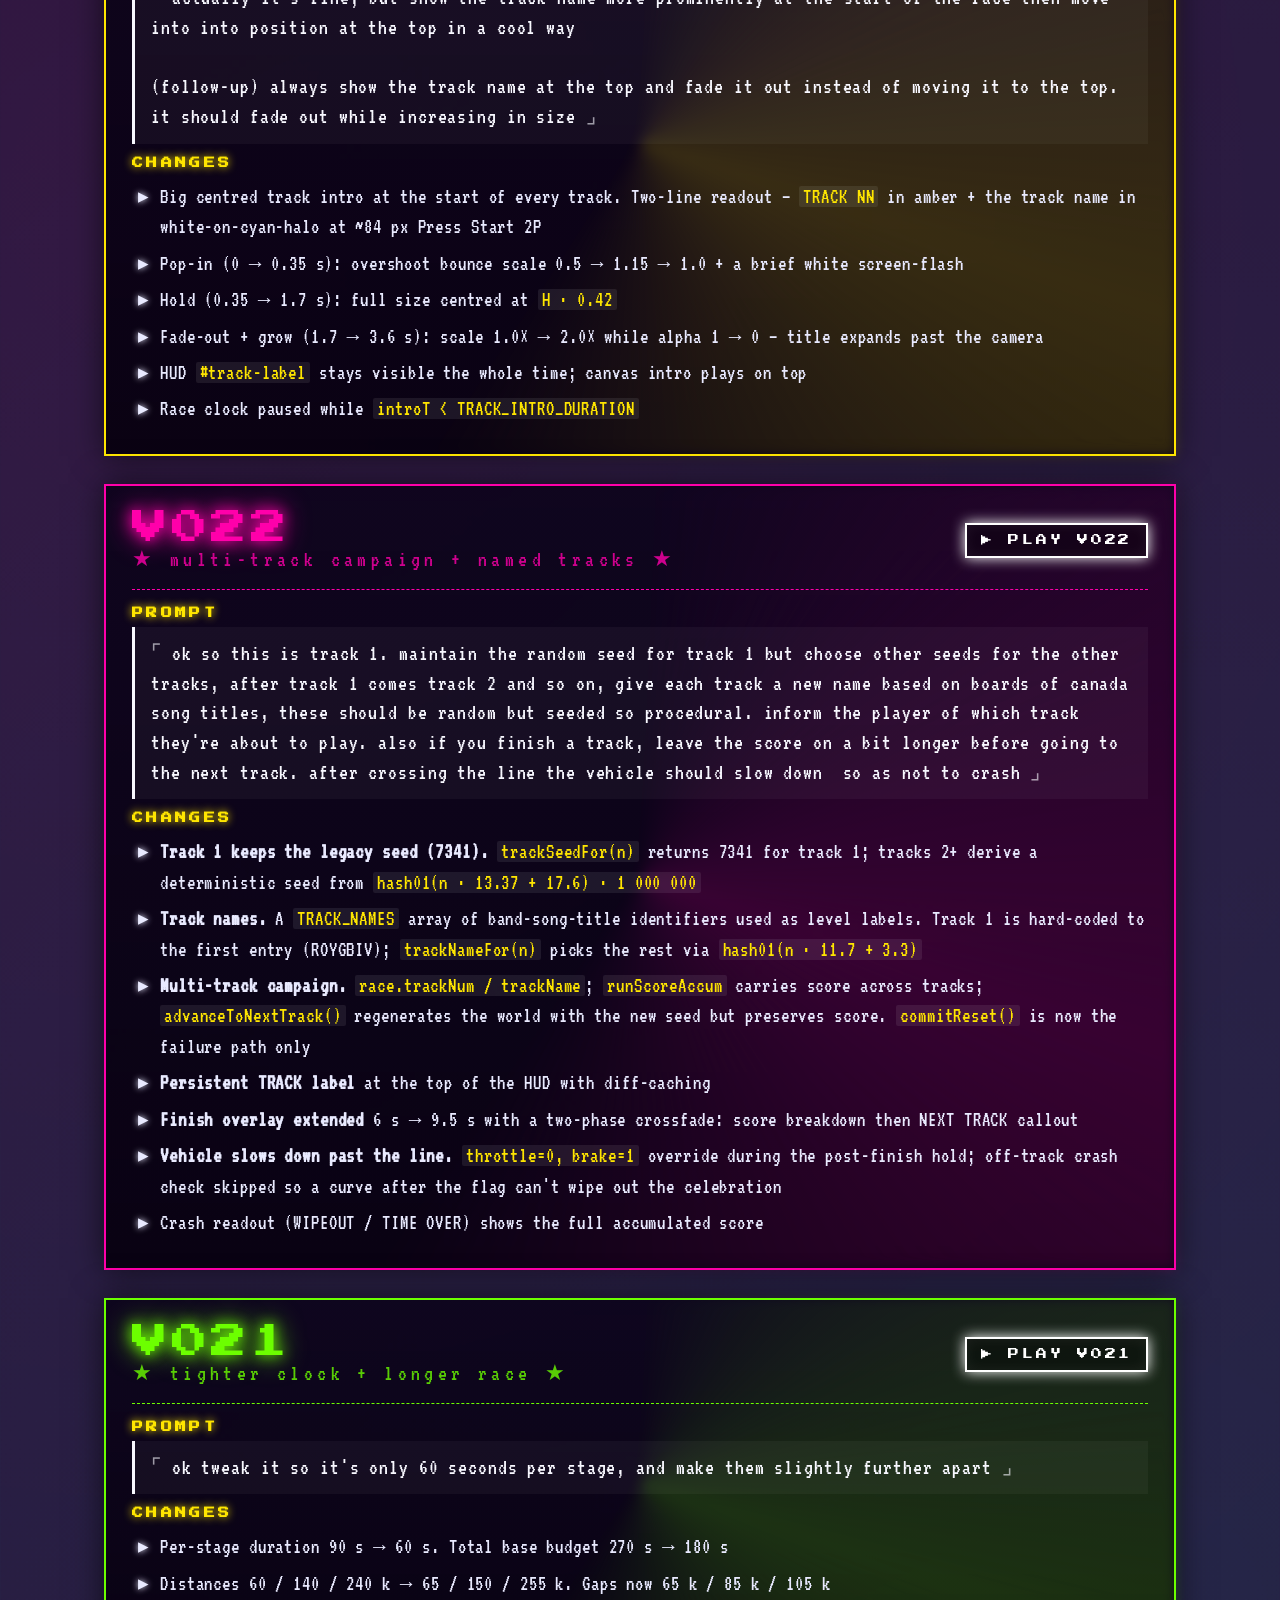
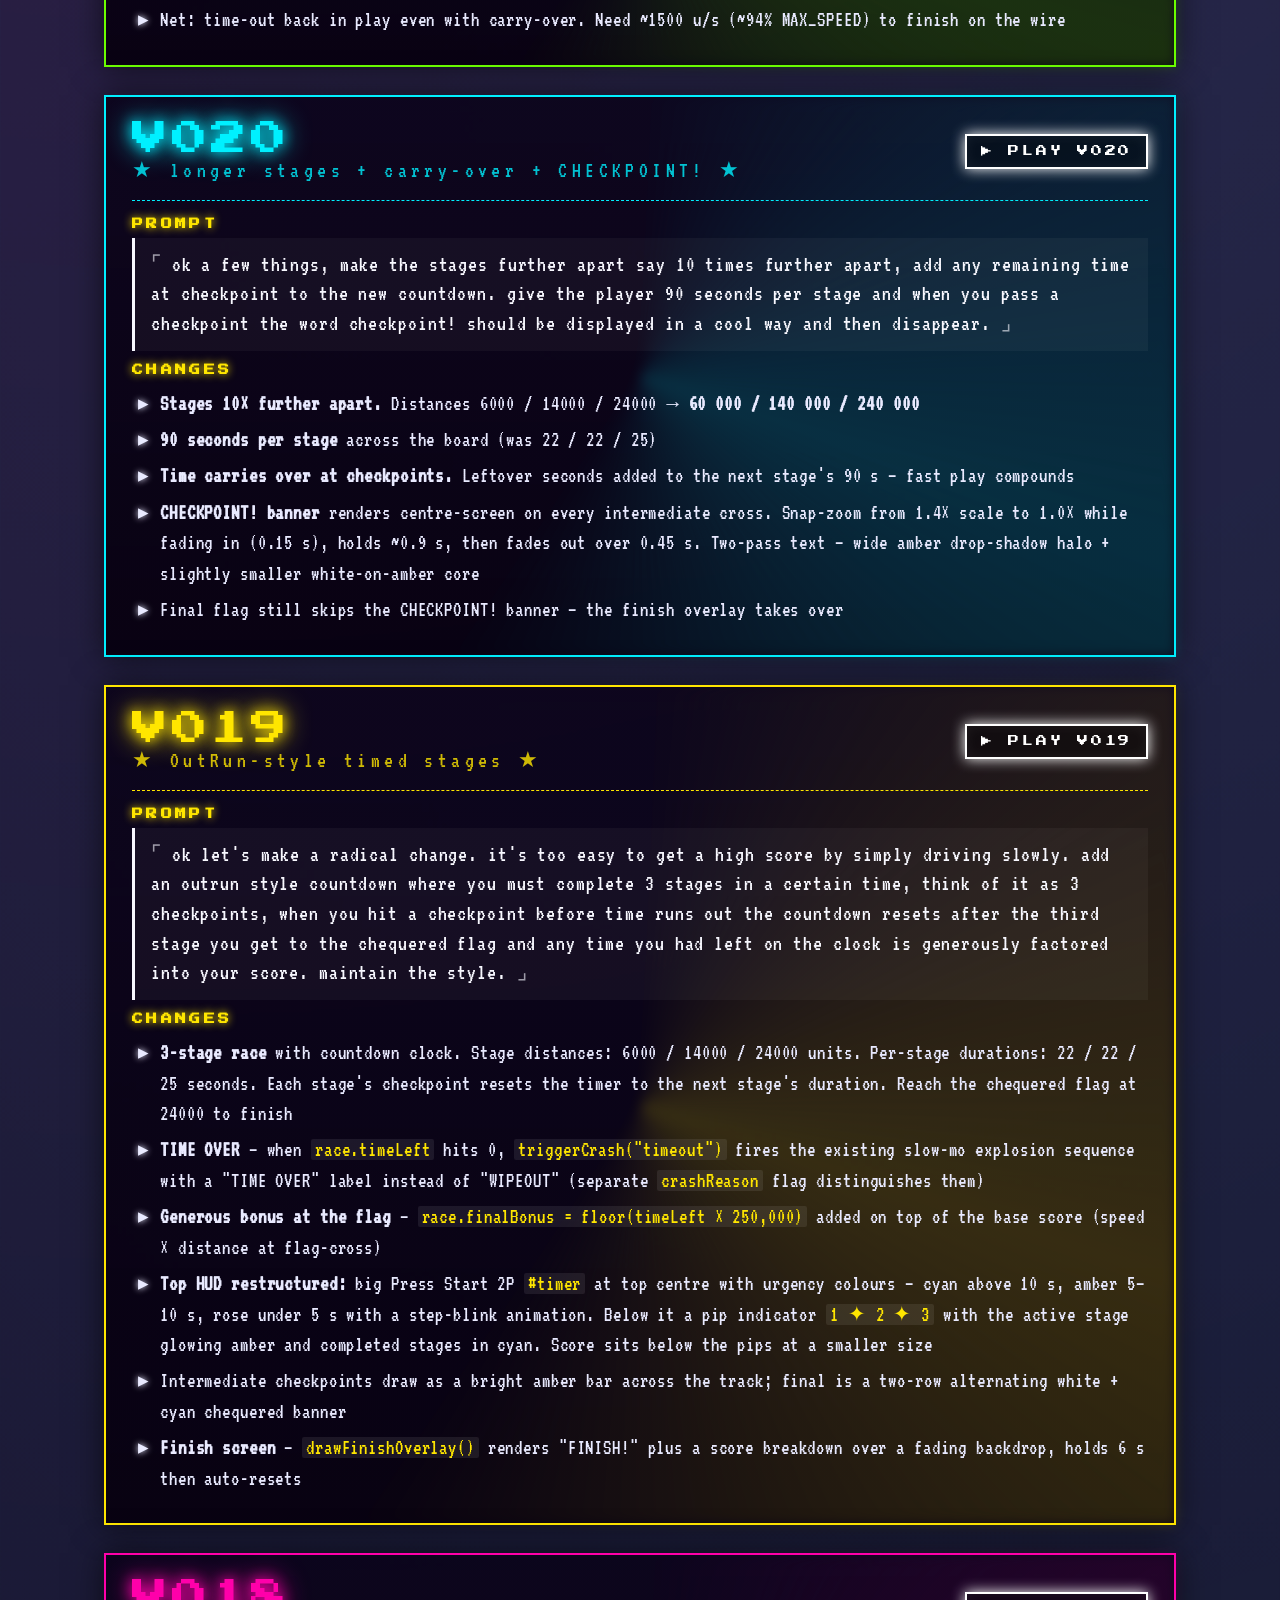
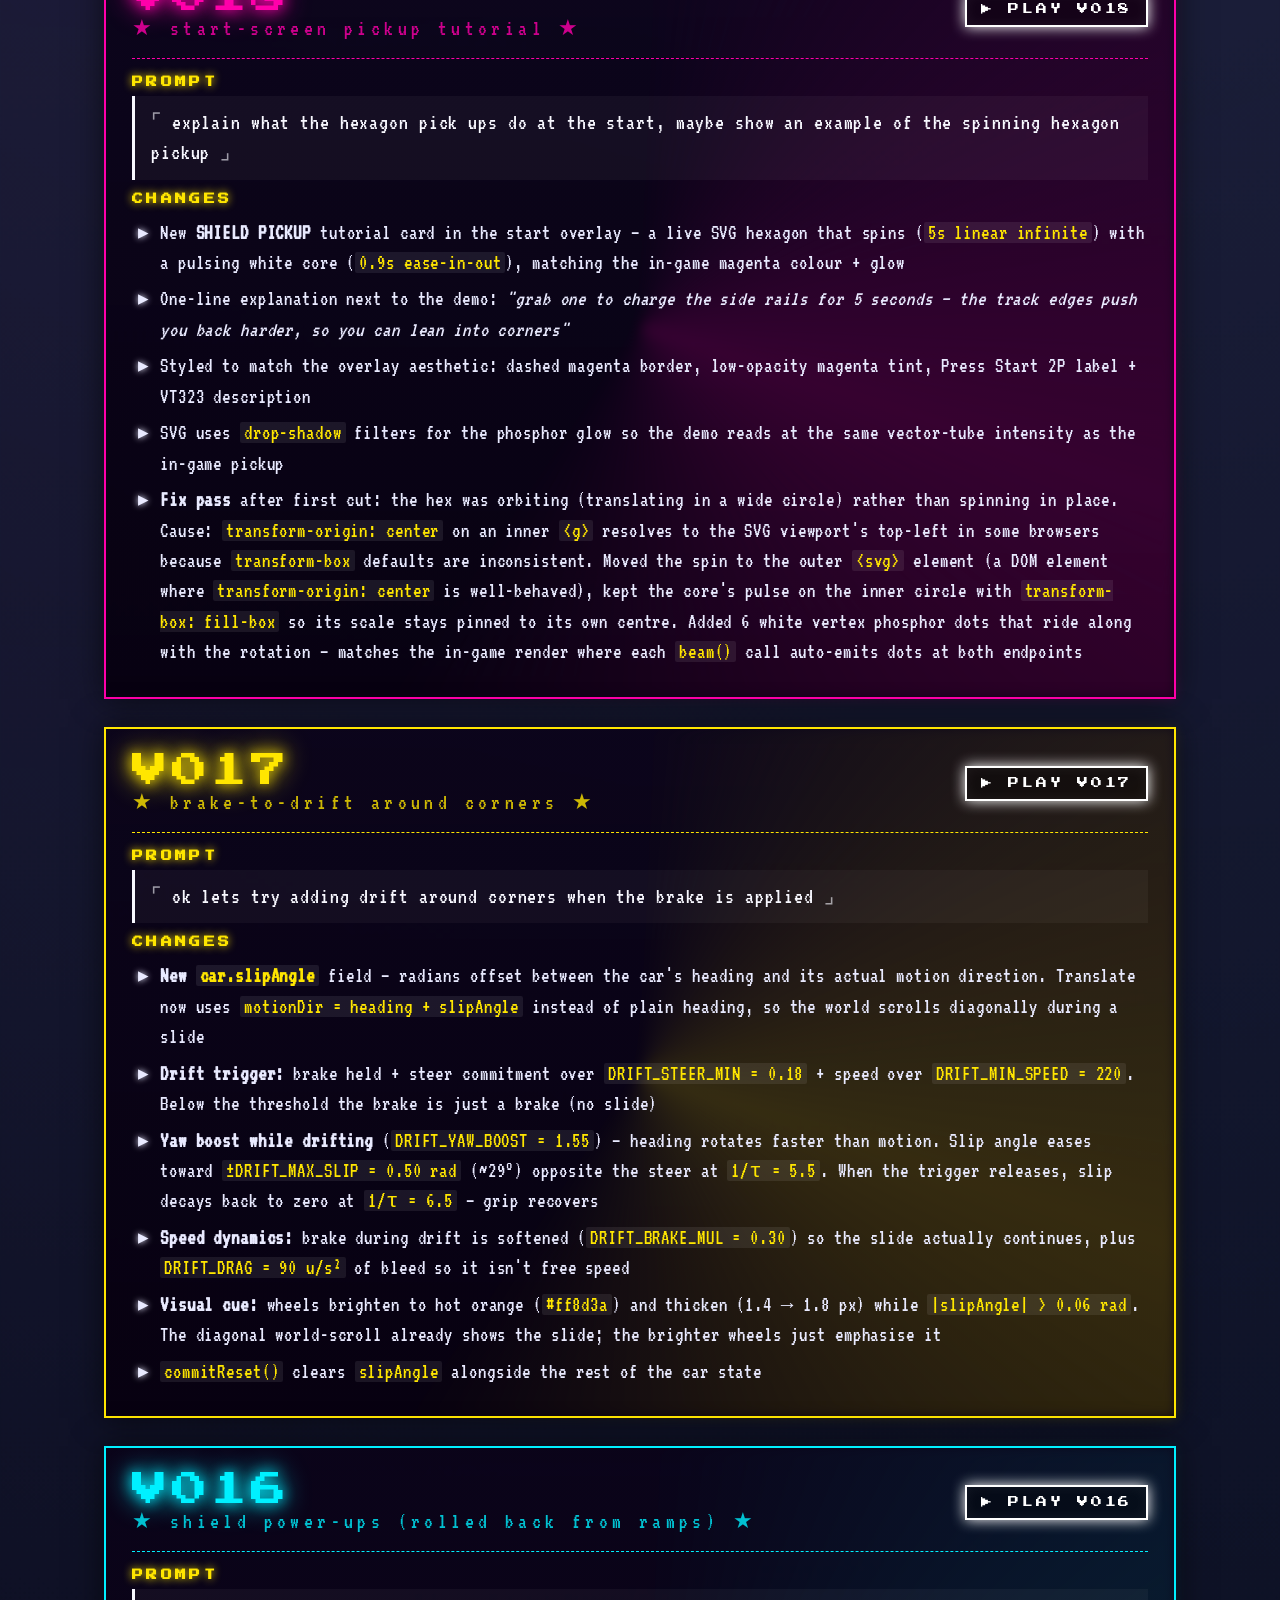
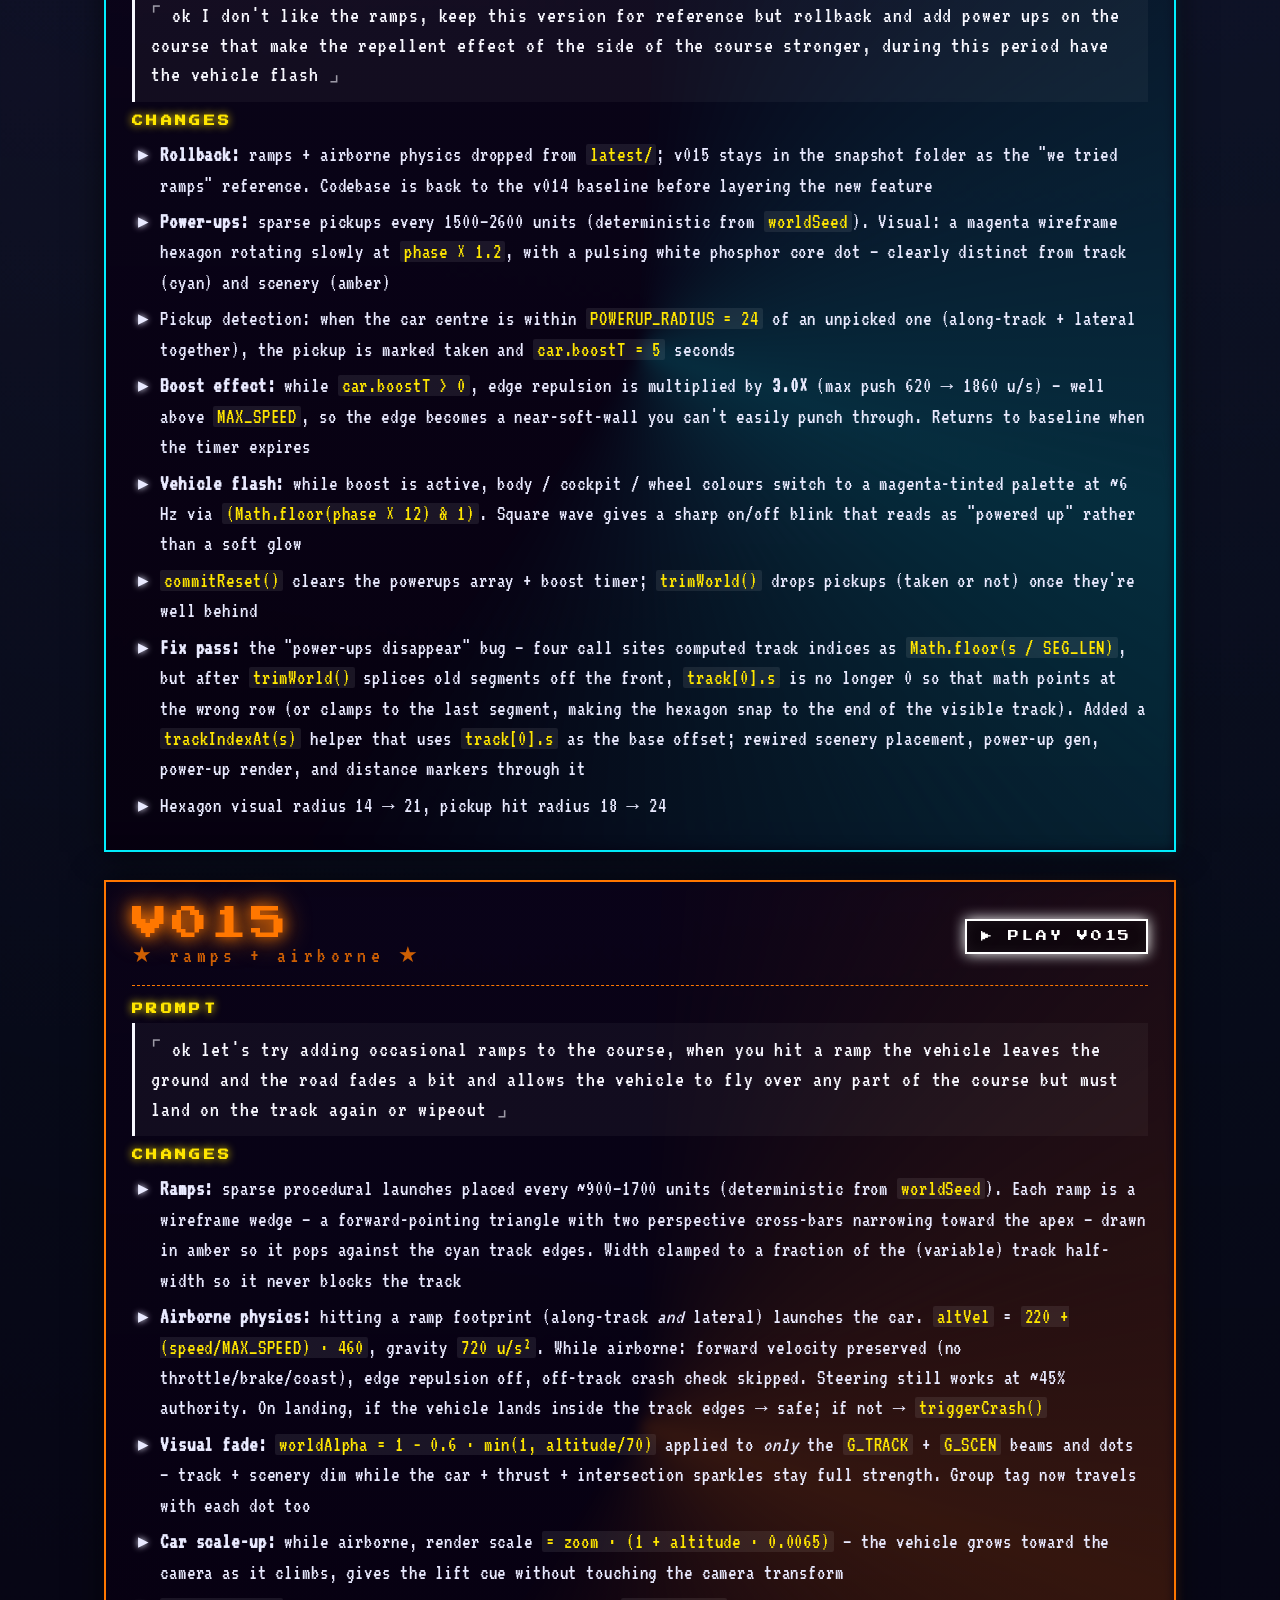
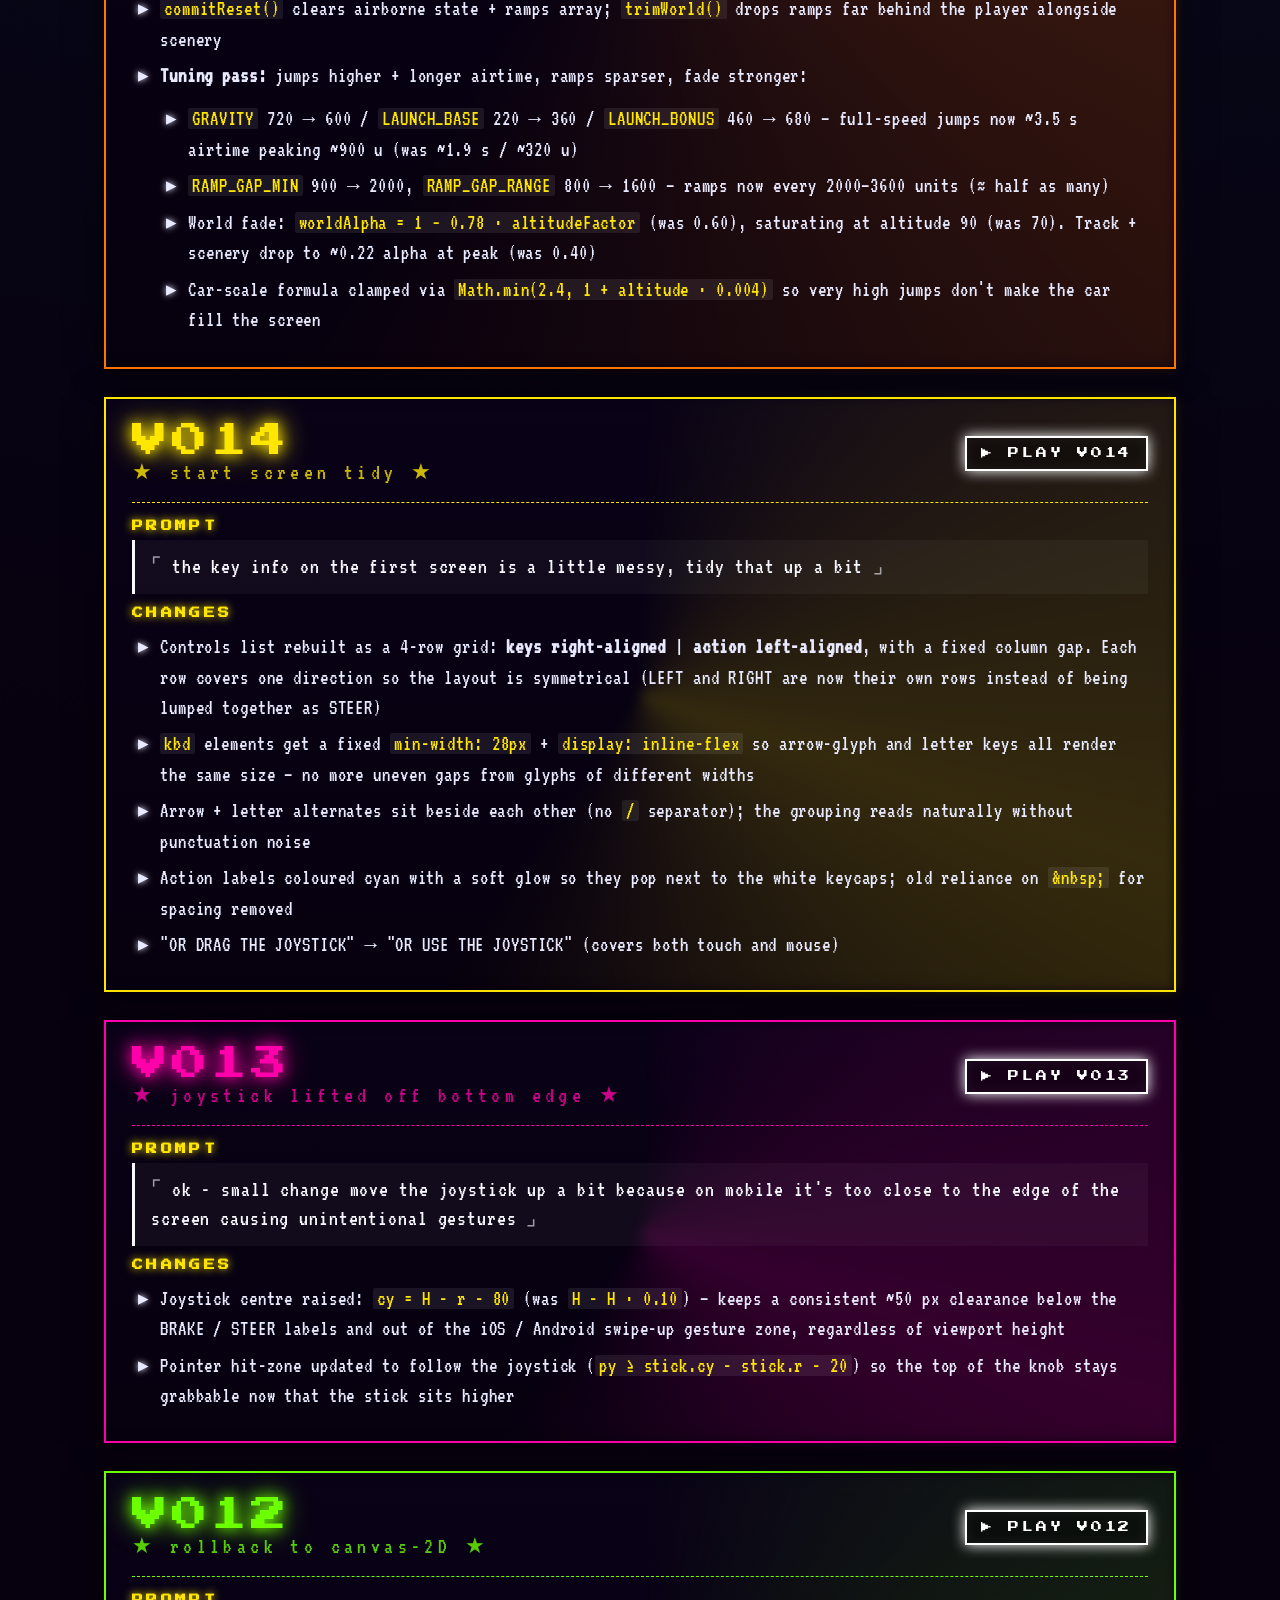
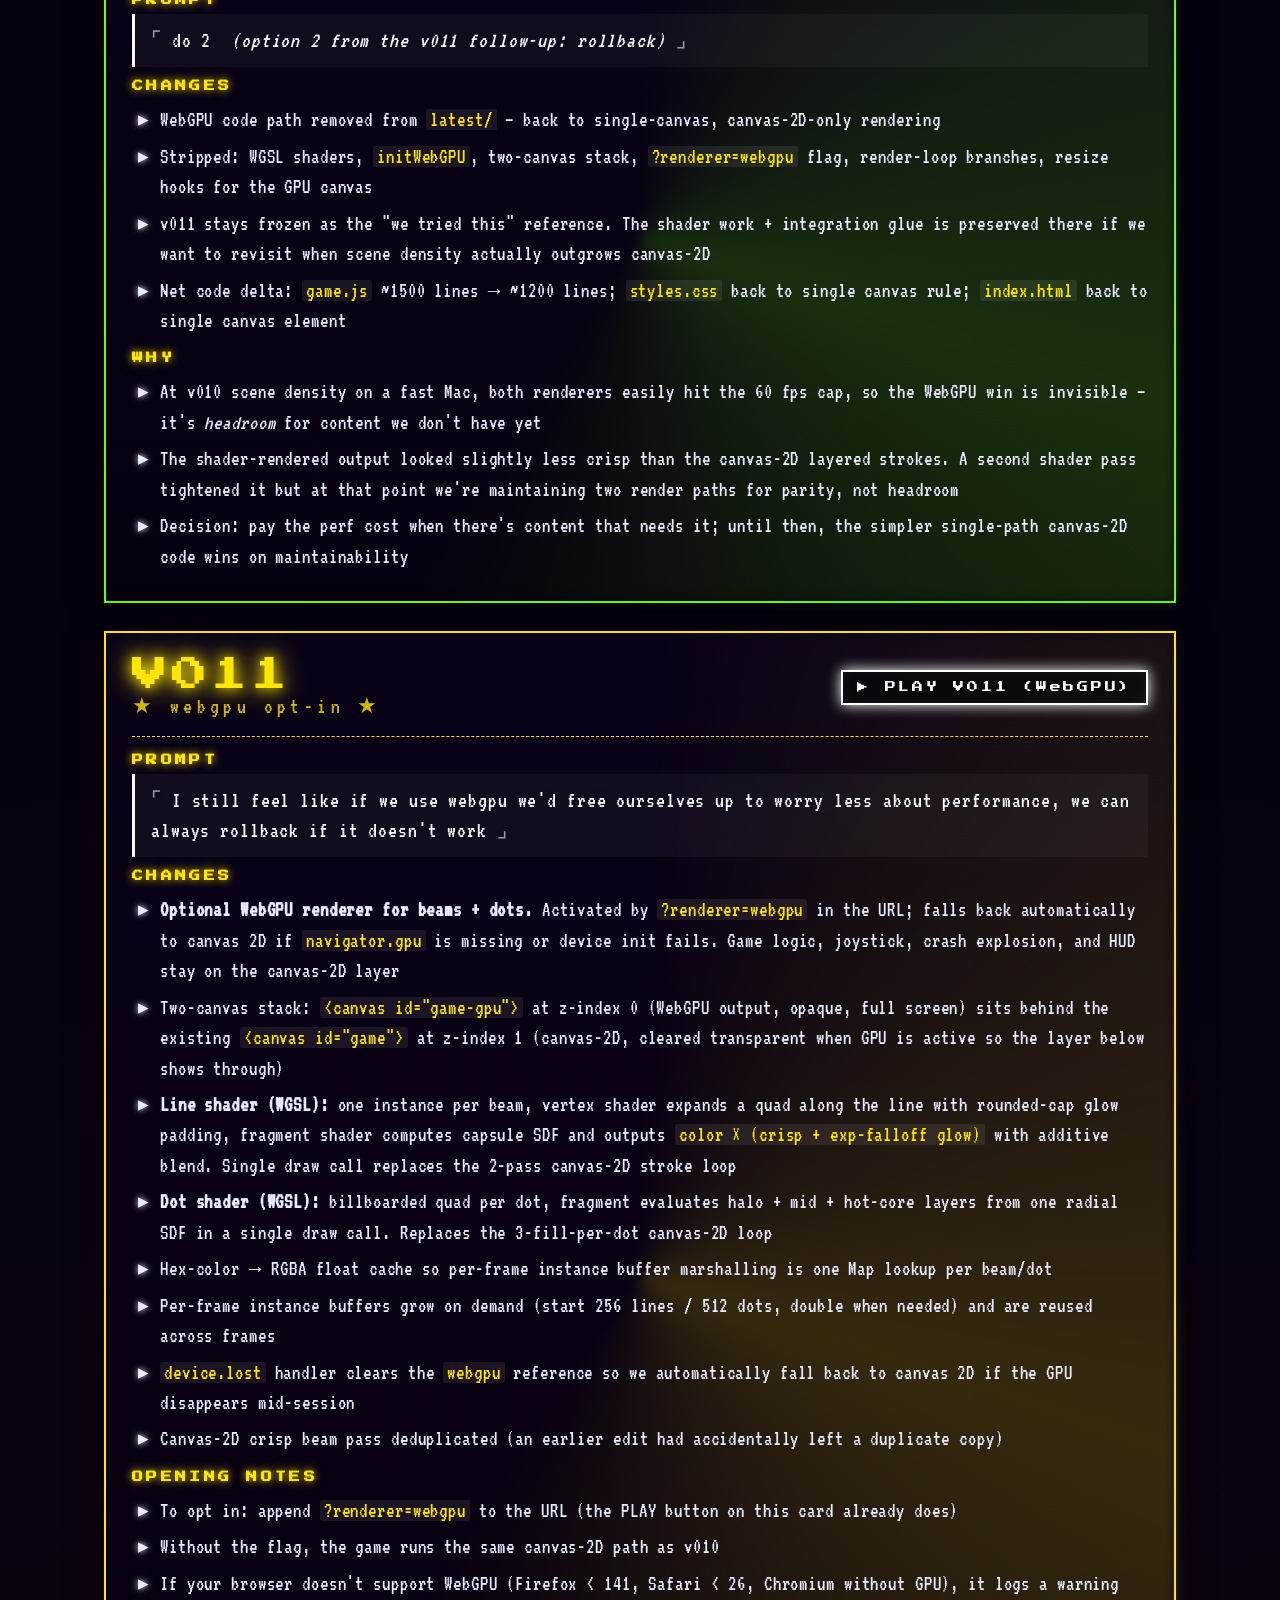
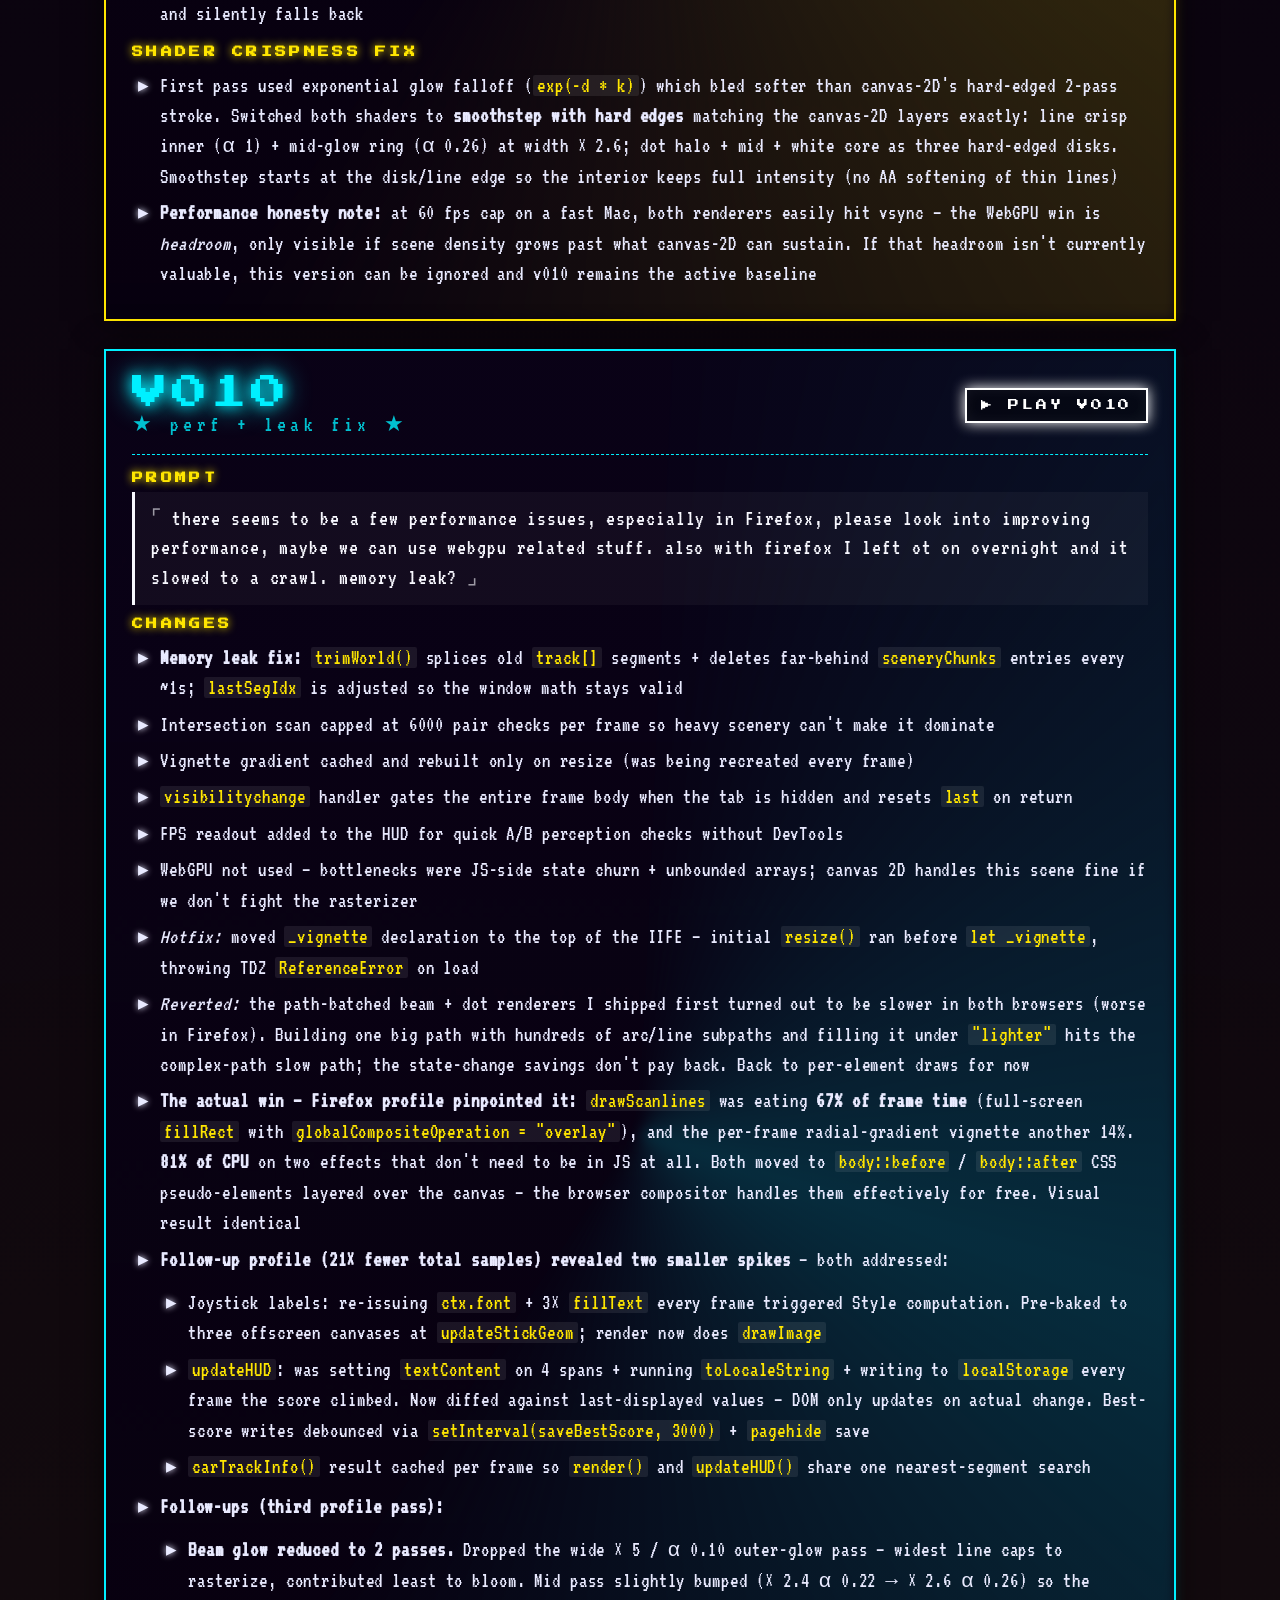
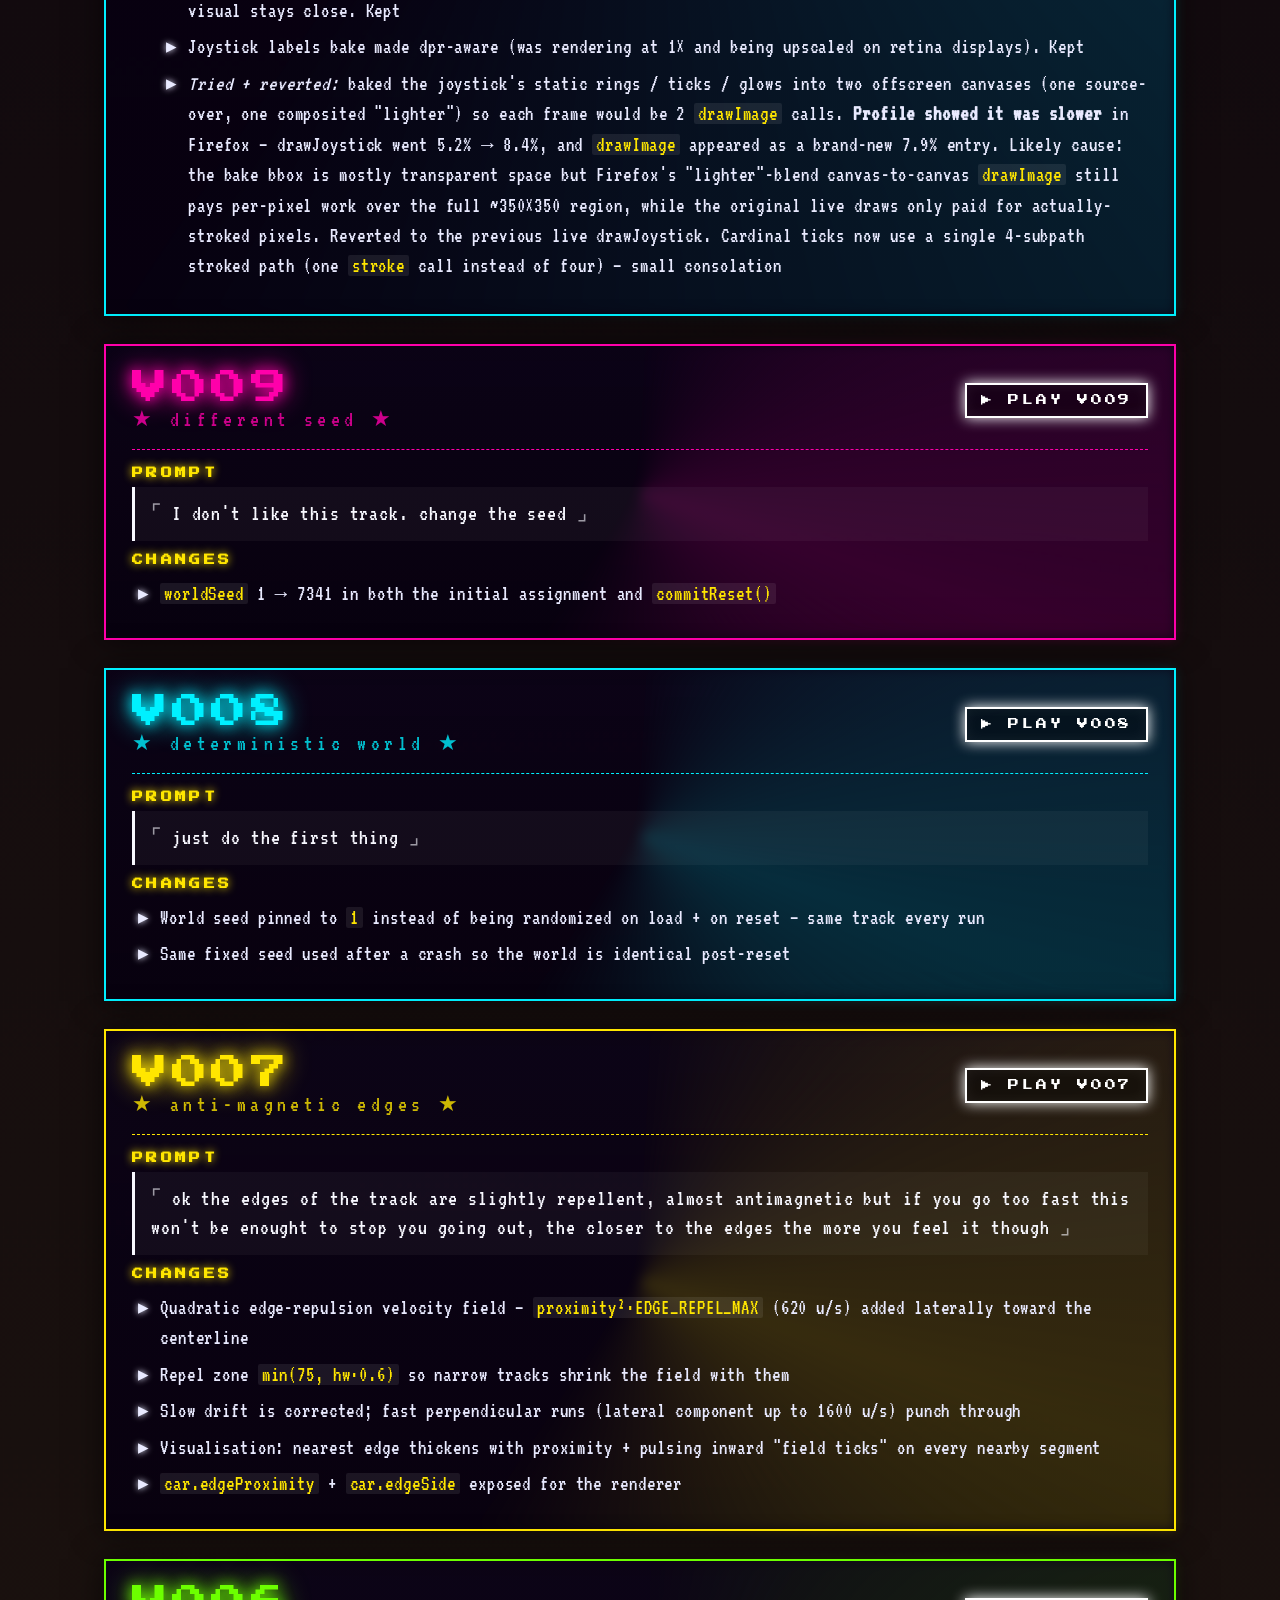
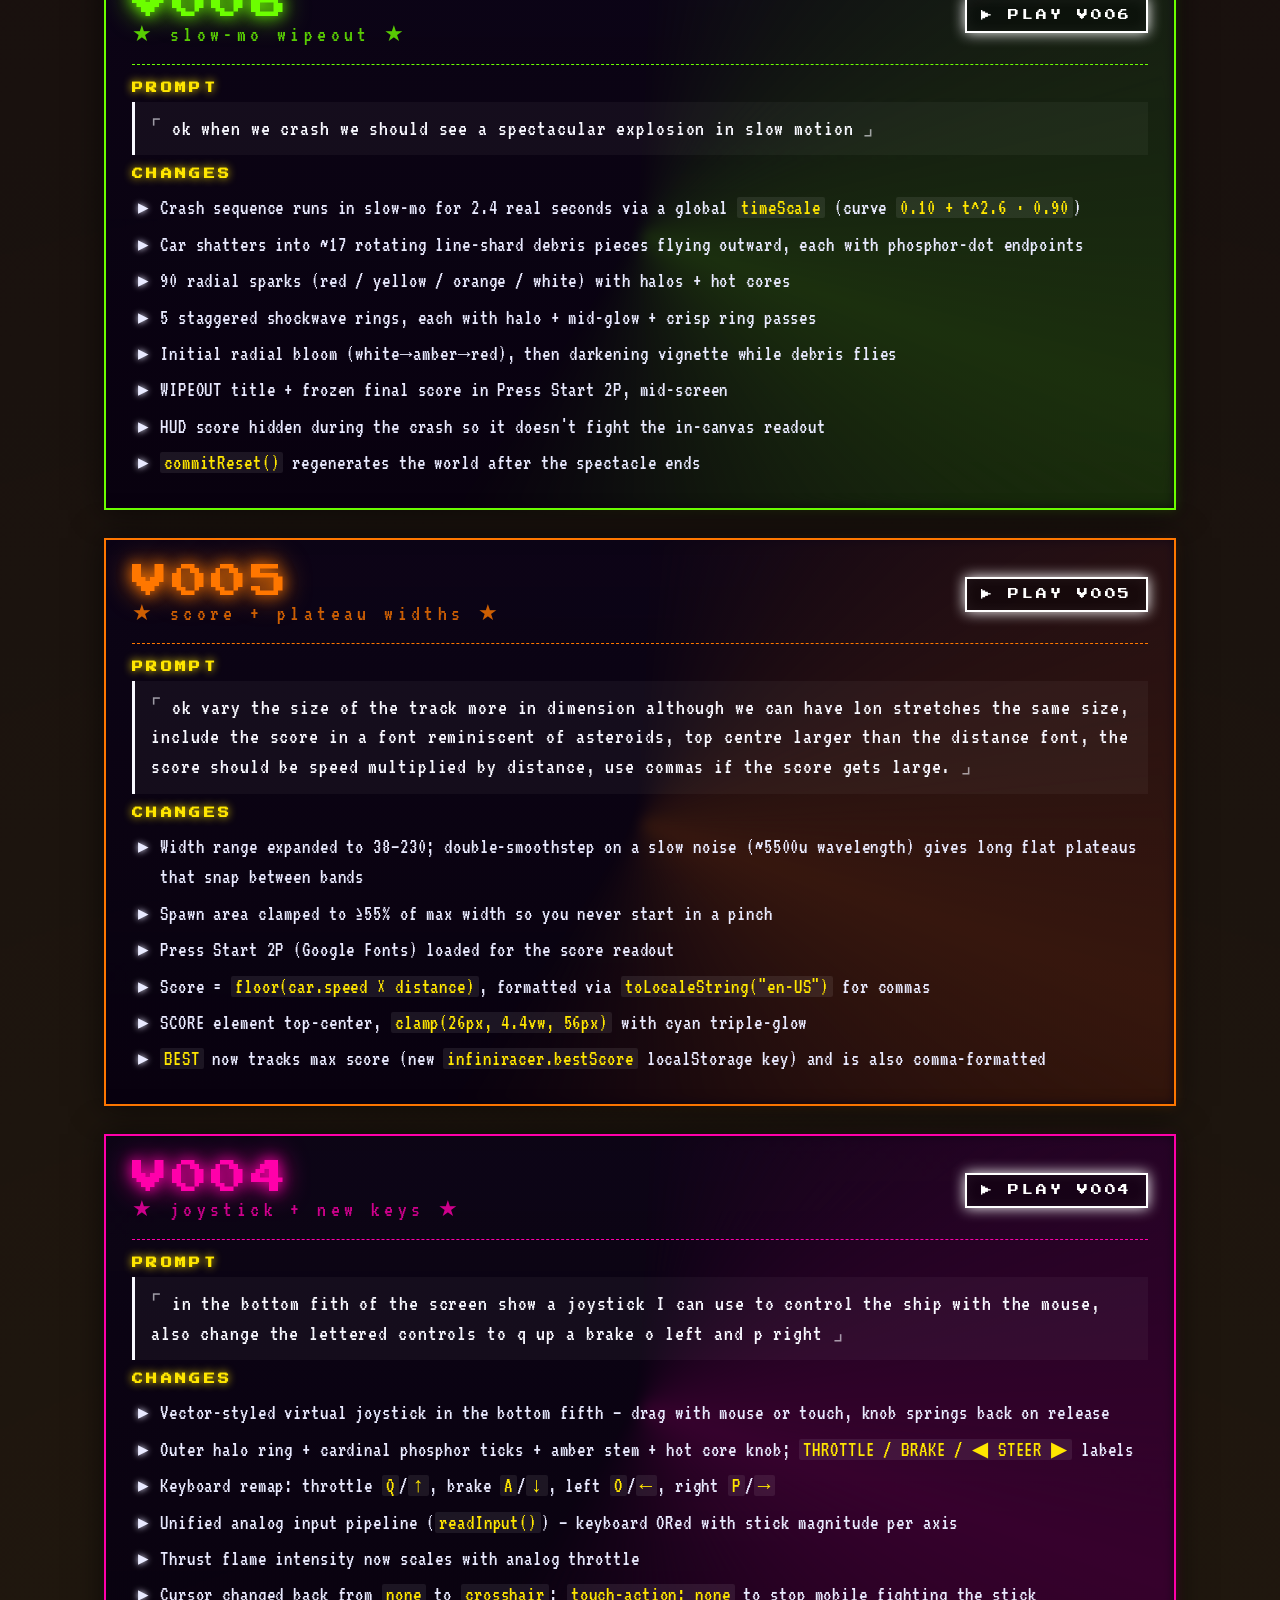
==== commit 60dbd496: "v026: shield — obvious magenta aura + low-time flash Make the active power-up unmistakable. While th" ====
--- a/versions.html
+++ b/versions.html
@@ -25,6 +25,27 @@
     <a class="all-versions-link" href="index.html">◀ BACK TO HOME</a>
 
     <section class="versions">
+
+      <!-- v025 -->
+      <article class="ver acc-4">
+        <div class="ver-header">
+          <div>
+            <div class="ver-no">V025</div>
+            <div class="ver-tag">★ easier: checkpoints pulled in ★</div>
+          </div>
+          <a class="ver-play" href="v025/">▶ PLAY V025</a>
+        </div>
+        <div class="step">
+          <h3>PROMPT</h3>
+          <blockquote>it's a bit to difficult. make the chekpoints and finish line slightly closer together</blockquote>
+          <h3>CHANGES</h3>
+          <ul>
+            <li>Stage distances pulled in: 65 / 150 / 255 k → <strong>55 / 130 / 220 k</strong>. Gaps drop from 65 / 85 / 105 to <strong>55 / 75 / 90</strong> (each ~14 % shorter)</li>
+            <li>Same flat 60 s per stage and same carry-over rule. Required sustained pace drops from ~1500 u/s (94 % MAX_SPEED) to ~1300 u/s (81 % MAX_SPEED) — challenging but no longer brutal</li>
+            <li>At MAX_SPEED a clean run now leaves ~42 s on the final clock (was ~21 s). Bonus pool is bigger: 42 × 250 k ≈ 10.6 M</li>
+          </ul>
+        </div>
+      </article>
 
       <!-- v024 -->
       <article class="ver acc-2">
